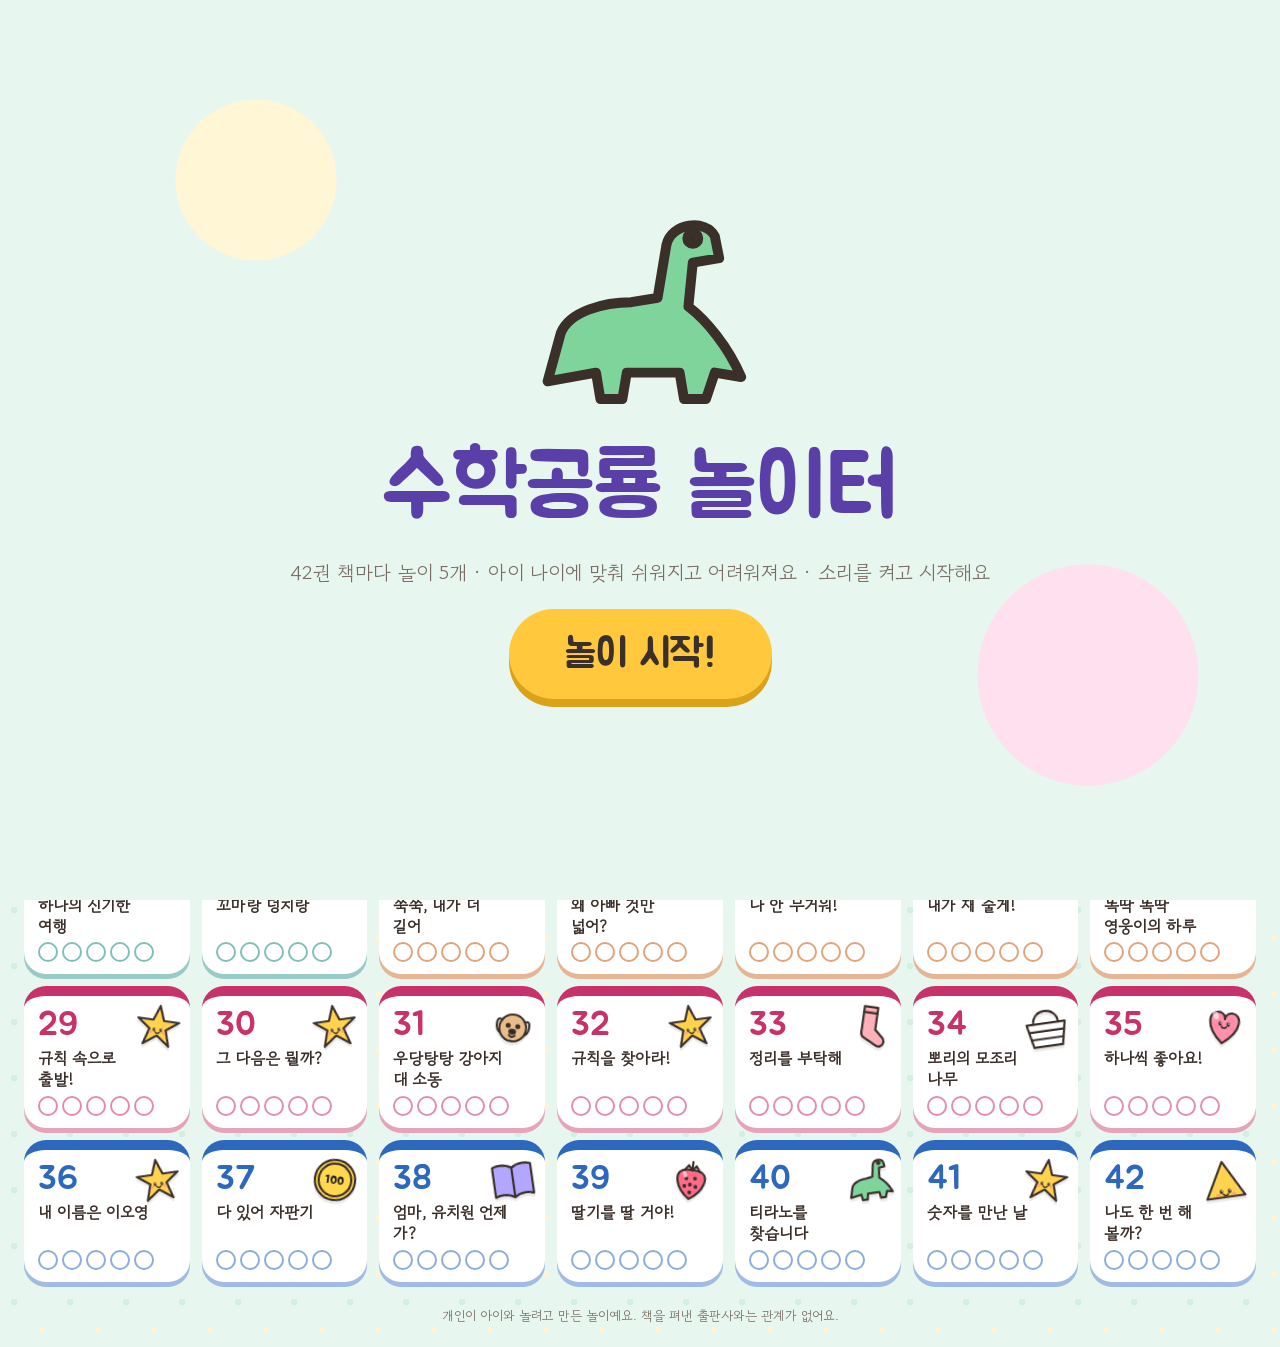
==== mathdino.html @ e2eeed1b "목소리: 장난용 음성 빼고 자연스러운 음성 우선, 높이 낮춤, 목소리 고르기 Co-Authored-By: Claude Opus 5.5 <noreply@anthropic.com>" ====
<!doctype html>
<html lang="ko">
<meta name="viewport" content="width=device-width,initial-scale=1,viewport-fit=cover">
<link rel="manifest" href="manifest.webmanifest">
<link rel="apple-touch-icon" href="icon-180.png">
<meta charset="utf-8">
<title>수학공룡 놀이터</title>
<meta name="claude:viewport-fit-sides" content="cover">
<meta name="apple-mobile-web-app-capable" content="yes">
<link rel="preconnect" href="https://fonts.googleapis.com">
<link href="https://fonts.googleapis.com/css2?family=Jua&family=Gowun+Dodum&display=swap" rel="stylesheet">
<style>
/* 놀이터: 민트 잔디 바탕 + 수학공룡 보라, 큰 둥근 글씨, 손가락 크기 버튼 */
:root{
  --bg:#e7f6ef; --bg2:#d3efe3; --ink:#3b2f2a; --soft:#7a6b62; --card:#ffffff;
  --accent:#5b3fa8; --sun:#ffc83d; --good:#2fa36b; --bad:#e05252;
  --disp:"Jua","Apple SD Gothic Neo","Malgun Gothic",sans-serif; --body:"Gowun Dodum","Apple SD Gothic Neo","Malgun Gothic",sans-serif;
  color-scheme:light;
}
[hidden]{display:none!important}
html,body{height:100%;overscroll-behavior:none}
body{background:var(--bg);background-image:radial-gradient(circle at 14px 14px,#d2efe2 3px,transparent 3.5px),radial-gradient(circle at 42px 42px,#fff3d6 3px,transparent 3.5px);background-size:56px 56px;color:var(--ink);font-family:var(--body);-webkit-user-select:none;user-select:none;-webkit-tap-highlight-color:transparent;-webkit-touch-callout:none}
button{font-family:var(--disp);color:var(--ink);cursor:pointer;border:0;-webkit-tap-highlight-color:transparent}
button:focus-visible{outline:4px solid var(--sun);outline-offset:3px}
.wrap{padding-left:max(16px,env(safe-area-inset-left,0px));padding-right:max(16px,env(safe-area-inset-right,0px));padding-block:14px}

/* 시작 */
#gate{position:fixed;inset:0;z-index:50;background:var(--bg);display:flex;flex-direction:column;align-items:center;justify-content:center;gap:22px;text-align:center;padding:24px}
#gate h1{font-family:var(--disp);font-weight:400;font-size:clamp(44px,9vw,88px);line-height:1.05;margin:0;color:var(--accent);text-wrap:balance}
#gate p{font-size:20px;margin:0;color:var(--soft)}
#gate .dino{width:min(220px,40vw);height:auto;animation:gbob 2.2s ease-in-out infinite}
@keyframes gbob{50%{transform:translateY(-12px) rotate(-3deg)}}
#gate{background:radial-gradient(circle at 20% 20%,#fff6d6 0 80px,transparent 81px),radial-gradient(circle at 85% 75%,#ffe0ef 0 110px,transparent 111px),var(--bg)}
#startBtn{font-size:40px;background:var(--sun);padding:20px 56px;border-radius:999px;box-shadow:0 8px 0 #d9a21a;transition:transform .1s}
#startBtn:active{transform:translateY(6px);box-shadow:0 2px 0 #d9a21a}

/* 홈 */
.top{display:flex;align-items:center;gap:14px;flex-wrap:wrap}
.top h1{font-family:var(--disp);font-weight:400;font-size:clamp(30px,5vw,44px);margin:0;color:var(--accent)}
.tally{font-family:var(--disp);font-size:20px;background:var(--card);border-radius:999px;padding:6px 16px}
.tally b{color:var(--accent);font-weight:400}
.ghostbtn{margin-left:auto;font-size:18px;background:var(--card);border-radius:999px;padding:8px 16px}
.hint{font-size:17px;color:var(--soft);margin:8px 0 14px}
#shelf{display:grid;grid-template-columns:repeat(auto-fill,minmax(150px,1fr));gap:12px}
.bk{position:relative;text-align:left;background:var(--card);border-radius:22px;padding:12px 14px 12px;display:flex;flex-direction:column;gap:6px;min-height:132px;box-shadow:0 5px 0 color-mix(in srgb,var(--c) 45%,#fff);border-top:10px solid var(--c);transition:transform .1s}
.bk:active{transform:translateY(4px);box-shadow:0 1px 0 color-mix(in srgb,var(--c) 45%,#fff)}
.bk .stk{position:absolute;right:8px;top:6px;width:48px;height:48px;transform:rotate(8deg);filter:drop-shadow(0 3px 0 rgba(0,0,0,.08))}
.bk:nth-child(2n) .stk{transform:rotate(-8deg)}
.bk .no{font-size:34px;line-height:1;color:var(--c)}
.bk .bt{font-family:var(--body);font-weight:700;font-size:16px;line-height:1.3;min-width:0;word-break:keep-all}
.bk .bt{padding-right:22px}
.bk .bc{font-size:13px;color:var(--c);font-family:var(--disp)}
.tohub{font-family:var(--disp);font-size:18px;color:var(--ink);text-decoration:none;background:var(--card);border-radius:999px;padding:8px 14px}
.langtabs{margin-top:12px}.langtabs button{font-size:24px;padding:10px 22px;background:var(--card)}.langtabs button.on{background:var(--accent)}
.bk .pips{display:flex;gap:4px;margin-top:auto}
.bk .pips i{width:16px;height:16px;border-radius:50%;border:2.5px solid color-mix(in srgb,var(--c) 55%,#fff)}
.bk .pips i.on{background:var(--c);border-color:var(--c)}
.bk .crown{position:absolute;right:10px;bottom:10px;font-size:15px;background:var(--sun);border-radius:999px;padding:2px 10px}

/* 책 */
#book .head{display:flex;align-items:center;gap:14px;flex-wrap:wrap;margin-bottom:16px}
.back{font-size:20px;background:var(--card);border-radius:999px;padding:10px 18px}
#bno{font-family:var(--disp);font-size:22px;color:#fff;background:var(--c);border-radius:999px;padding:4px 16px}
#btitle{font-family:var(--disp);font-weight:400;font-size:clamp(28px,5vw,42px);margin:0;flex-basis:100%;text-wrap:balance}
#levels{display:grid;grid-template-columns:repeat(auto-fill,minmax(260px,1fr));gap:14px}
.lv{display:grid;grid-template-columns:auto 1fr;grid-template-rows:auto auto;column-gap:14px;align-items:center;text-align:left;background:var(--card);border-radius:26px;padding:18px 20px;box-shadow:0 6px 0 color-mix(in srgb,var(--c) 40%,#fff)}
.lv:active{transform:translateY(4px);box-shadow:0 2px 0 color-mix(in srgb,var(--c) 40%,#fff)}
.lv .ln{grid-row:span 2;width:58px;height:58px;border-radius:50%;background:var(--c);color:#fff;font-size:32px;display:grid;place-items:center}
.lv .lt{font-size:26px;line-height:1.2}
.lv .ls{font-family:var(--body);font-size:16px;color:var(--soft)}
.lv.clear .ls{color:var(--good);font-weight:700}

/* 놀이 */
#play{height:100%;display:flex;flex-direction:column;gap:8px;padding-left:max(12px,env(safe-area-inset-left,0px));padding-right:max(12px,env(safe-area-inset-right,0px));padding-block:10px;box-sizing:border-box;touch-action:none}
body[data-view="play"]{overflow:hidden}
.pbar{display:flex;align-items:center;gap:10px;flex-wrap:wrap}
#ltitle{font-family:var(--disp);font-size:22px;color:var(--c);min-width:0}
#dots{display:flex;gap:6px;margin-left:auto}
#dots i{width:20px;height:20px;border-radius:50%;border:3px solid var(--c);background:#fff}
#dots i.on{background:var(--c)}
#again{font-size:18px;background:var(--sun);border-radius:999px;padding:8px 16px}
.prompt{font-family:var(--disp);font-size:clamp(24px,3.6vw,38px);line-height:1.25;background:var(--card);border-radius:22px;padding:10px 18px;text-wrap:balance;min-height:1.25em}
#stagewrap{flex:1;min-height:0;position:relative;background:var(--card);border-radius:28px;overflow:hidden}
#stage{width:100%;height:100%;display:block;touch-action:none}
#pad{position:absolute;inset:0;width:100%;height:100%;touch-action:none;background:#fff}
.hide{display:none!important}
#padtools{position:absolute;left:12px;right:12px;bottom:12px;display:flex;gap:10px;align-items:center;flex-wrap:wrap}
.sw{width:46px;height:46px;border-radius:50%;background:var(--sw);box-shadow:inset 0 0 0 4px #fff,0 0 0 2px #cfc6be}
.sw.on{box-shadow:inset 0 0 0 4px #fff,0 0 0 5px var(--ink)}
#padClear{font-size:20px;background:#f1ece7;border-radius:999px;padding:10px 18px;margin-left:auto}
#padDone{font-size:24px;background:var(--sun);border-radius:999px;padding:10px 24px}
.shake{animation:shake .45s}
@keyframes shake{20%{transform:translateX(-14px)}40%{transform:translateX(12px)}60%{transform:translateX(-8px)}80%{transform:translateX(5px)}}

/* svg 안 */
#stage .t{font-family:var(--disp)}
.choice{fill:#fff;stroke:var(--accent);stroke-width:6;filter:drop-shadow(0 6px 0 rgba(91,63,168,.18))}
g.good .choice{fill:#d8f5e5;stroke:var(--good)} g.bad .choice{fill:#ffe1e1;stroke:var(--bad)}
.panel{fill:#f7f4ff;stroke:#d9cff5;stroke-width:4}
.goodp{fill:#d8f5e5;stroke:var(--good)}
.slot{fill:#f7f4ff;stroke:#d9cff5;stroke-width:3;stroke-dasharray:10 8}
g.gray use{filter:grayscale(1);opacity:.35}
.cell{fill:#fff;stroke:#b9a3e8;stroke-width:4}
.mark .cell{fill:#ffe9a6}
.token{fill:var(--accent);transition:opacity .15s}.token.off{fill:#efeaf9}
.dice{fill:#fff;stroke:var(--accent);stroke-width:8}
.bub{fill:#fff;stroke:var(--accent);stroke-width:5}
g.on .bub{fill:#ffe08a}
.link{stroke:var(--accent);stroke-width:8;stroke-linecap:round}
.dotline{fill:none;stroke:var(--accent);stroke-width:8;stroke-linejoin:round;stroke-linecap:round}
.dotline.fillin{fill:#ffe08a;fill-opacity:.7;transition:fill-opacity .4s}
.car{fill:#ffe08a;stroke:var(--ink);stroke-width:5}.wheel{fill:#7a6b62}.podium{fill:var(--accent)}
.qbox{fill:#fff;stroke:var(--accent);stroke-width:5;stroke-dasharray:12 8}
.found use,.found .arrow{filter:drop-shadow(0 0 10px #ffc83d)} .found{opacity:.95}
g.found{transform-box:fill-box}
.flyaway{transition:transform .7s ease-in,opacity .7s;opacity:0}
.pop{animation:pop .5s}
@keyframes pop{50%{transform:scale(1.08)}}
.lift{filter:drop-shadow(0 10px 8px rgba(0,0,0,.25))}
.tray{fill:#fff8e1;stroke:#e8c45a;stroke-width:5;stroke-dasharray:14 10}
.plate{fill:#fff;stroke:#c9bdb3;stroke-width:6}
.mcell{fill:#fff}.wall{stroke:var(--ink);stroke-width:9;stroke-linecap:round}.trail{fill:#ffe08a}
.blob{fill:#f3fbf7;stroke:var(--ink);stroke-width:7}
.ghost{fill:#f7f4ff;stroke:#a594d6;stroke-width:4;stroke-dasharray:12 9}
.piece{stroke:var(--ink);stroke-width:4}
.basket{fill:#fff3e0;stroke:#c98b4f;stroke-width:6;stroke-linejoin:round}
.table{fill:#c98b4f}
.arrow{fill:#9fd3ff;stroke:var(--ink);stroke-width:5;stroke-linejoin:round}
.found .arrow{fill:#ffcf5a}
.ruler{stroke:var(--ink);stroke-width:7;stroke-linecap:round}
.clock{fill:#fff;stroke:var(--ink);stroke-width:7}.hand{stroke:var(--bad);stroke-width:12;stroke-linecap:round}.hand.long{stroke:var(--ink);stroke-width:7}
.blk{fill:#b9a3e8;stroke:var(--accent);stroke-width:3}
.card{fill:#fff;stroke:#d9cff5;stroke-width:4;filter:drop-shadow(0 5px 0 rgba(91,63,168,.12))}
.sel .card{stroke:var(--sun);stroke-width:8}.found .card{fill:#e8f8ef;stroke:var(--good)}

.foot{font-size:13px;color:var(--soft);margin:24px 0 8px;text-align:center}
/* 아이 */
.kidchip{display:flex;align-items:baseline;gap:8px;background:var(--card);border-radius:999px;padding:8px 16px;font-size:20px;box-shadow:0 4px 0 #cfe7dc}
.kidchip b{font-weight:400;color:var(--accent)} .kidchip span{font-family:var(--body);font-size:15px;color:var(--soft)} .kidchip i{font-style:normal;font-size:14px;background:var(--bg2);border-radius:999px;padding:2px 10px}
.head{display:flex;align-items:center;gap:14px;flex-wrap:wrap;margin-bottom:16px}
.ktitle{font-family:var(--disp);font-weight:400;font-size:clamp(28px,5vw,42px);margin:0;color:var(--accent)}
#kidlist{display:grid;grid-template-columns:repeat(auto-fill,minmax(280px,1fr));gap:14px;margin-bottom:22px}
.kid{background:var(--card);border-radius:26px;padding:16px;display:flex;flex-direction:column;gap:10px;box-shadow:0 6px 0 #cfe7dc;border:4px solid transparent}
.kid.on{border-color:var(--accent)}
.kpick{display:flex;flex-direction:column;align-items:flex-start;gap:4px;background:none;text-align:left;padding:0}
.kpick b{font-weight:400;font-size:32px;color:var(--accent)} .kpick span{font-size:20px} .kpick small{font-family:var(--body);font-size:15px;color:var(--soft)}
.adj{display:flex;gap:6px;flex-wrap:wrap}
.adj button{font-size:16px;background:var(--bg);border-radius:999px;padding:8px 12px}
.adj button.on{background:var(--accent);color:#fff}
.kdel{align-self:flex-end;font-family:var(--body);font-size:14px;color:var(--soft);background:none;text-decoration:underline}
.kadd{background:var(--card);border-radius:26px;padding:20px;display:flex;flex-direction:column;gap:14px;max-width:560px}
.kadd h3{font-family:var(--disp);font-weight:400;font-size:28px;margin:0}
.kadd label{display:flex;flex-direction:column;gap:6px;font-size:17px;color:var(--soft)}
.kadd input,.kadd select{font-family:var(--disp);font-size:24px;color:var(--ink);border:3px solid #d9cff5;border-radius:16px;padding:10px 14px;background:#fff;min-width:0}
.ym{display:grid;grid-template-columns:1fr 1fr;gap:12px}
.kprev{font-family:var(--disp);font-size:20px;color:var(--accent);margin:0}
.note{font-size:14px;color:var(--soft);margin:0;word-break:keep-all}
.kadd .pill{align-self:flex-start}
/* 책 찍기 */
.scanbtn{display:flex;align-items:center;gap:16px;width:100%;text-align:left;background:var(--accent);color:#fff;border-radius:28px;padding:16px 22px;margin:14px 0 4px;box-shadow:0 6px 0 #3f2a7a}
.scanbtn:active{transform:translateY(4px);box-shadow:0 2px 0 #3f2a7a}
.scanbtn svg{width:56px;height:56px;flex:none}
.scanbtn span{display:flex;flex-direction:column;gap:2px;min-width:0} .scanbtn b{font-weight:400;font-size:30px} .scanbtn small{font-family:var(--body);font-size:16px;opacity:.9}
#scan{height:100%;display:flex;flex-direction:column;gap:10px;padding-left:max(12px,env(safe-area-inset-left,0px));padding-right:max(12px,env(safe-area-inset-right,0px));padding-block:10px;box-sizing:border-box}
body[data-view="scan"]{overflow:hidden}
.stitle{font-family:var(--disp);font-size:24px;color:var(--accent)}
#scanFlip{margin-left:auto}
.camwrap{flex:1;min-height:0;position:relative;border-radius:28px;overflow:hidden;background:#2b2330}
#cam{width:100%;height:100%;object-fit:cover;display:block}
#cam.mirror{transform:scaleX(-1)}
.guide{position:absolute;left:50%;top:50%;height:78%;aspect-ratio:5/6;transform:translate(-50%,-50%);border-radius:18px;box-shadow:0 0 0 9999px rgba(30,20,40,.45);outline:4px dashed rgba(255,255,255,.85);outline-offset:-4px;max-width:92%}
.guide i{position:absolute;width:40px;height:40px;border:8px solid var(--sun)}
.guide i:nth-child(1){left:-6px;top:-6px;border-right:0;border-bottom:0;border-radius:16px 0 0 0}
.guide i:nth-child(2){right:-6px;top:-6px;border-left:0;border-bottom:0;border-radius:0 16px 0 0}
.guide i:nth-child(3){left:-6px;bottom:-6px;border-right:0;border-top:0;border-radius:0 0 0 16px}
.guide i:nth-child(4){right:-6px;bottom:-6px;border-left:0;border-top:0;border-radius:0 0 16px 0}
#scan .row label{cursor:pointer;font-family:var(--disp)}
/* 힌트: 반짝반짝 */
.glow{animation:glow 1s ease-in-out infinite}
@keyframes glow{0%,100%{filter:drop-shadow(0 0 0 rgba(255,200,61,0))}50%{filter:drop-shadow(0 0 10px #ffb800) drop-shadow(0 0 4px #ffb800)}}

/* 캐릭터 */
[data-buddy]{display:inline-block;line-height:0}
.av{width:100%;height:100%;overflow:visible}
.av .fx>g{opacity:0;transition:opacity .2s}
.av .jumper,.av .head,.av .armL,.av .armR,.av .whole,.av .tail{transform-box:view-box;transition:transform .25s cubic-bezier(.3,1.5,.5,1)}
.av .jumper{transform-origin:100px 230px;animation:breathe 2.6s ease-in-out infinite}
.av .head{transform-origin:100px 130px}
.av .armL{transform-origin:62px 150px}.av .armR{transform-origin:138px 150px}
.av.talk .head{animation:bob .32s ease-in-out infinite alternate}
.av.talk .jumper{animation:bob2 .32s ease-in-out infinite alternate}
.av.pose-cheer .jumper,.av.pose-crown .jumper{animation:jump .55s ease-in-out 3}
.av.pose-cheer .armL{transform:rotate(115deg)}
.av.pose-cheer .armR{transform:rotate(-115deg)}
.av.pose-crown .armR{transform:rotate(-150deg)}.av.pose-crown .armL{transform:rotate(-25deg)}
.av.pose-crown .head{transform:rotate(-6deg)}
.av.pose-cheer .sparkle,.av.pose-crown .sparkle,.av.pose-crown .crown{opacity:1}
.av.pose-crown .sparkle{animation:twinkle .6s ease-in-out infinite alternate}
.av.pose-dizzy .jumper{animation:wobble .5s ease-in-out 3}
.av.pose-dizzy .sweat,.av.pose-dizzy .dizzy{opacity:1}
.av.pose-dizzy .armL{transform:rotate(60deg)}.av.pose-dizzy .armR{transform:rotate(-60deg)}
.av.pose-sad .head{transform:rotate(-12deg) translateY(4px)}
.av.pose-sad .jumper{animation:none;transform:scaleY(.95)}
.av.pose-sad .tears{opacity:1}
.av.pose-sad .armL{transform:rotate(-15deg)}.av.pose-sad .armR{transform:rotate(15deg)}
.av.pose-think .armR{transform:rotate(-140deg)}.av.pose-think .head{transform:rotate(8deg)}
@keyframes breathe{50%{transform:scale(1.02,.98)}}
@keyframes bob{to{transform:rotate(-4deg) translateY(-3px)}}
@keyframes bob2{to{transform:translateY(-4px) scale(1.02,.98)}}
@keyframes jump{0%,100%{transform:translateY(0) scale(1)}30%{transform:translateY(-34px) scale(.96,1.05)}60%{transform:translateY(0) scale(1.06,.92)}}
@keyframes wobble{25%{transform:rotate(-9deg)}75%{transform:rotate(9deg)}}
@keyframes twinkle{to{opacity:.4}}
.prompt{display:flex;align-items:center;gap:12px}
.pbud{width:64px;height:76px;flex:none;margin:-6px 0}
.prompt>span:last-child{flex:1;min-width:0;position:relative}
#track{position:relative;display:flex;align-items:flex-end;margin-left:auto;padding-top:4px}
#track #dots{margin-left:0}
.tbud{position:absolute;width:34px;height:40px;bottom:16px;left:calc(var(--p,0) * (100% - 20px) - 7px);transition:left .6s}
.greetrow{display:flex;align-items:flex-end;gap:10px;margin-top:10px}
.gbud{width:110px;height:132px;flex:none}
.gsay{position:relative;background:var(--card);border-radius:24px;padding:14px 18px;font-family:var(--disp);font-size:clamp(20px,3vw,28px);margin:0 0 24px;flex:1;min-width:0;text-wrap:balance}
.gsay::before{content:"";position:absolute;left:-14px;bottom:18px;border:10px solid transparent;border-right:16px solid var(--card);border-left:0}
.bigbtns{display:grid;grid-template-columns:repeat(auto-fit,minmax(280px,1fr));gap:12px}
.bigbtns .scanbtn{margin:6px 0 4px}
.diagbtn{background:#2fa36b;box-shadow:0 6px 0 #1f7a4e}
.diagbtn:active{box-shadow:0 2px 0 #1f7a4e}
.dbud{width:180px;height:216px}
.kid{position:relative}
.kav{position:absolute;right:12px;top:10px;width:70px;height:84px}
.kpick{padding-right:84px}
.krow{display:flex;align-items:center;gap:8px;flex-wrap:wrap}
.kav-btn{font-size:16px;background:var(--sun);border-radius:999px;padding:8px 14px}
.kdiag{font-size:13px;color:var(--soft)}
.krow .kdel{margin-left:auto}
.aved{display:grid;grid-template-columns:minmax(220px,320px) 1fr;gap:20px;align-items:start}
@media (max-width:760px){.aved{grid-template-columns:1fr}}
.avside{background:var(--card);border-radius:26px;padding:16px;display:flex;flex-direction:column;align-items:center;gap:10px;position:sticky;top:10px}
.avbig{width:220px;height:264px}
.avform{background:var(--card);border-radius:26px;padding:18px;display:flex;flex-direction:column;gap:14px;min-width:0}
.seg{display:flex;gap:6px;flex-wrap:wrap}.seg button{font-size:20px;background:var(--bg);border-radius:999px;padding:10px 18px}.seg button.on{background:var(--accent);color:#fff}
.seg.small button{font-size:15px;padding:6px 12px}
.filebtn{align-self:flex-start;cursor:pointer;font-family:var(--disp)}
.crop{display:flex;flex-direction:column;gap:6px;align-items:flex-start}
#cropCv{width:min(320px,100%);height:auto;border-radius:20px;touch-action:none;background:#f1ece7}
#cropHelp{margin:0;font-size:15px;color:var(--soft)}
.rng{display:flex;flex-direction:column;gap:6px;font-size:16px;color:var(--soft)}
.rng input[type=range]{width:min(320px,100%);accent-color:var(--accent);height:32px}
.rng select{font-family:var(--disp);font-size:20px;border:3px solid #d9cff5;border-radius:14px;padding:6px 10px;background:#fff;color:var(--ink)}
.suits{display:flex;gap:10px;flex-wrap:wrap}.suit{width:44px;height:44px;border-radius:50%;box-shadow:inset 0 0 0 4px #fff,0 0 0 2px #cfc6be}.suit.on{box-shadow:inset 0 0 0 4px #fff,0 0 0 5px var(--ink)}
.vpick{margin-bottom:16px}.vpick select{font-family:var(--disp);font-size:20px;border:3px solid #d9cff5;border-radius:14px;padding:8px 12px;background:#fff;color:var(--ink);max-width:100%}
.vrow{display:flex;gap:10px;align-items:flex-end;flex-wrap:wrap}.vrow .ghostbtn{margin-left:0;background:var(--bg)}
.row.left{justify-content:flex-start;align-items:center}
.dres{display:flex;gap:20px;align-items:flex-start;flex-wrap:wrap;justify-content:center;padding-top:10px}
.dbox{background:var(--card);border-radius:28px;padding:22px;max-width:620px;flex:1;min-width:280px;display:flex;flex-direction:column;gap:10px}
.dk{margin:0;font-size:17px;color:var(--soft)}
.drec{font-family:var(--disp);font-weight:400;font-size:clamp(36px,6vw,56px);color:var(--accent);margin:0}
.ddesc{margin:0;font-size:18px}
.dlist{list-style:none;margin:6px 0;padding:0;display:flex;flex-direction:column;gap:6px}
.dlist li{display:flex;gap:10px;align-items:center;font-size:18px}
.dlist b{font-family:var(--disp);font-weight:400;font-size:15px;border-radius:999px;padding:2px 10px;flex:none}
.dlist .ok b{background:#d8f5e5;color:#1f7a4e}.dlist .next b{background:#eee8f8;color:#5b3fa8}.dlist .try b{background:#fff1c2;color:#8a6500}
#done .dbud{margin-bottom:-10px}
@media (prefers-reduced-motion:reduce){.av *{animation:none!important}}

.bobble{animation:bobl 2.6s ease-in-out infinite;transform-box:view-box}
@keyframes bobl{50%{transform:translateY(-14px)}}
/* 칭찬 */
#fx{position:fixed;inset:0;pointer-events:none;z-index:40;overflow:hidden}
.cf{position:absolute;top:-20px;width:14px;height:20px;border-radius:3px;animation:fall 1.9s ease-in forwards}
@keyframes fall{to{transform:translate(var(--dx),110vh) rotate(var(--r))}}
.bubble{position:fixed;left:50%;top:40%;transform:translate(-50%,-50%) scale(.4);opacity:0;z-index:45;pointer-events:none;font-family:var(--disp);font-size:clamp(40px,8vw,84px);padding:18px 40px;border-radius:40px;background:#fff;box-shadow:0 14px 0 rgba(0,0,0,.08);white-space:nowrap;transition:transform .25s cubic-bezier(.3,1.6,.5,1),opacity .2s}
.bubble.show{opacity:1;transform:translate(-50%,-50%) scale(1)}
.bubble.yay{color:var(--good);border:8px solid #bfeccf}
.bubble.oops{color:var(--bad);border:8px solid #ffd0d0}

/* 완료 */
#done{min-height:100%;display:flex;flex-direction:column;align-items:center;justify-content:center;gap:20px;text-align:center}
#done .big{font-family:var(--disp);font-size:clamp(46px,9vw,96px);color:var(--c);line-height:1.1}
#dmsg{font-family:var(--disp);font-size:clamp(24px,4vw,36px);margin:0}
.row{display:flex;gap:12px;flex-wrap:wrap;justify-content:center}
.pill{font-size:26px;border-radius:999px;padding:14px 28px;background:var(--card);box-shadow:0 5px 0 #cfe7dc}
.pill.main{background:var(--sun);box-shadow:0 5px 0 #d9a21a}
@media (prefers-reduced-motion:reduce){.glow{animation:none;filter:drop-shadow(0 0 8px #ffb800)}.cf{display:none}.shake{animation:none}.bubble{transition:none}}
</style>

<div id="gate">
  <svg class="dino" viewBox="0 0 100 100" aria-hidden="true"><use href="#g-dino"/></svg>
  <h1>수학공룡 놀이터</h1>
  <p>42권 책마다 놀이 5개 · 아이 나이에 맞춰 쉬워지고 어려워져요 · 소리를 켜고 시작해요</p>
  <button id="startBtn" type="button">놀이 시작!</button>
</div>

<section id="home" class="wrap">
  <div class="top"><a class="tohub" href="./" aria-label="놀이터 처음으로">← 놀이터</a><h1>수학공룡 놀이터</h1><button id="kidchip" class="kidchip" type="button"></button><span class="tally">성공한 놀이 <b id="total">0</b> / <span id="totmax">0</span></span><button id="mute" class="ghostbtn" type="button" aria-pressed="false">소리 끄기</button></div>
  <div id="langtabs" class="seg langtabs" hidden></div>
  <div class="greetrow"><div class="gbud" data-buddy></div><p id="greet" class="gsay"></p></div>
  <div class="bigbtns">
  <button id="scanBtn" class="scanbtn" type="button"><svg viewBox="0 0 48 48" aria-hidden="true"><rect x="4" y="12" width="40" height="28" rx="7" fill="none" stroke="currentColor" stroke-width="4"/><path d="M16 12l4-6h8l4 6" fill="none" stroke="currentColor" stroke-width="4" stroke-linejoin="round"/><circle cx="24" cy="26" r="8" fill="none" stroke="currentColor" stroke-width="4"/></svg><span><b>책 보여 주기</b><small>읽은 책을 카메라에 보여 주면 그 책 놀이가 열려요</small></span></button>
  <button id="diagBtn" class="scanbtn diagbtn" type="button"><svg viewBox="0 0 48 48" aria-hidden="true"><path d="M10 42V6M10 42h30" fill="none" stroke="currentColor" stroke-width="4" stroke-linecap="round"/><path d="M16 34h6M16 26h10M16 18h14M16 10h18" stroke="currentColor" stroke-width="4" stroke-linecap="round"/></svg><span><b>수학 키 재기</b><small>몇 문제 풀면 알맞은 단계를 알려 줘요</small></span></button>
  </div>
  <p class="hint">또는 아래에서 오늘 읽은 책을 골라요. 놀이 5개를 다 하면 책 한 권 완주!</p>
  <div id="shelf"></div>
  <p class="foot">개인이 아이와 놀려고 만든 놀이예요. 책을 펴낸 출판사와는 관계가 없어요.</p>
</section>

<section id="kids" class="wrap" hidden>
  <div class="head"><button id="kidsBack" class="back" type="button">← 책 목록</button><h2 id="kidsTitle" class="ktitle">누가 놀까?</h2></div>
  <div id="kidlist"></div>
  <div class="kadd vpick"><h3>목소리 고르기</h3><p class="note">이 기기에 있는 한국어 음성 중에서 골라요. 마음에 드는 목소리가 없으면 아이패드 설정 → 손쉬운 사용 → 읽기 및 말하기 → 음성 → 한국어에서 "유나(향상됨)"를 내려받으면 더 자연스러워요.</p>
    <div class="vrow"><select id="vSel"></select><button id="vHear" type="button" class="ghostbtn">들어 보기</button></div></div>
  <form id="kadd" class="kadd">
    <h3>아이 추가</h3>
    <label>이름이나 별명<input id="kn" maxlength="12" placeholder="예: 첫째, 콩이" autocomplete="off"></label>
    <div class="ym"><label>태어난 해<select id="ky"></select></label><label>태어난 달<select id="km"></select></label></div>
    <p id="kprev" class="kprev"></p>
    <button type="submit" class="pill main">추가하기</button>
    <p class="note">이름과 생일은 이 기기 안에만 저장돼요. 어디로도 보내지 않아요.</p>
  </form>
</section>

<section id="scan" hidden>
  <div class="pbar"><button id="scanBack" class="back" type="button">← 책 목록</button><span class="stitle">책 보여 주기</span><button id="scanFlip" class="ghostbtn" type="button">카메라 바꾸기</button></div>
  <div class="camwrap"><video id="cam" playsinline muted autoplay></video><div id="guide" class="guide"><i></i><i></i><i></i><i></i></div></div>
  <div class="prompt"><span class="pbud" data-buddy></span><span id="scanmsg"></span></div>
  <div class="row"><label class="pill"><input id="scanFile" type="file" accept="image/*" capture="environment" hidden>사진 찍기</label></div>
</section>

<section id="avedit" class="wrap" hidden>
  <div class="head"><button id="avBack" class="back" type="button">← 돌아가기</button><h2 class="ktitle"><span id="avWho"></span> 캐릭터 만들기</h2></div>
  <div class="aved">
    <div class="avside">
      <div id="avPrev" class="avbig"></div>
      <div id="avPoses" class="seg small"><button type="button" data-pose="idle">기본</button><button type="button" data-pose="cheer">성공</button><button type="button" data-pose="dizzy">띠용</button><button type="button" data-pose="sad">속상</button><button type="button" data-pose="crown">완주</button></div>
    </div>
    <div class="avform">
      <div id="avMode" class="seg"><button type="button" data-mode="photo">얼굴 사진</button><button type="button" data-mode="draw">그린 그림</button></div>
      <label class="pill filebtn"><input id="avFile" type="file" accept="image/*" hidden><span id="avFileLbl">사진 고르기</span></label>
      <div class="crop"><canvas id="cropCv" width="320" height="320"></canvas><p id="cropHelp"></p></div>
      <label id="zoomRow" class="rng">크게 작게<input id="avZoom" type="range" min="0.8" max="4" step="0.01" value="1.4"></label>
      <label id="toonRow" class="rng">만화 느낌<input id="avToon" type="range" min="0" max="3" step="1" value="2"></label>
      <label id="paperRow" class="rng" hidden>종이 지우기<input id="avPaper" type="range" min="0" max="90" value="35"></label>
      <div id="avSuitsRow" class="rng">공룡 옷 색<div id="avSuits" class="suits"></div></div>
      <div class="vrow"><label class="rng">목소리<select id="avVoice"></select></label><button id="avHear" type="button" class="ghostbtn">들어 보기</button></div>
      <div class="row left"><button id="avSave" type="button" class="pill main">저장하기</button><button id="avDel" type="button" class="kdel">캐릭터 지우기</button></div>
      <p class="note">사진은 이 아이패드 안에서만 캐릭터로 바뀌고 저장돼요. 인터넷으로 보내지 않아요.</p>
    </div>
  </div>
</section>

<section id="diagres" class="wrap" hidden>
  <div class="dres">
    <div class="dbud" data-buddy></div>
    <div class="dbox">
      <p class="dk">수학 키 재기 결과</p>
      <h2 id="drec" class="drec"></h2>
      <p id="ddesc" class="ddesc"></p>
      <ul id="dlist" class="dlist"></ul>
      <p id="dnow" class="note"></p>
      <div class="row left"><button id="dapply" type="button" class="pill main">이 단계로 놀기</button><button id="dhome2" type="button" class="pill">책 목록으로</button></div>
      <p class="note">키즈 원리셈 진단평가지가 보는 능력 순서를 참고해 새로 만든 문제예요. 아이 컨디션에 따라 달라질 수 있으니 참고만 해 주세요.</p>
    </div>
  </div>
</section>

<section id="book" class="wrap" hidden>
  <div class="head"><button id="toHome" class="back" type="button">← 책 목록</button><span id="bno"></span><h2 id="btitle"></h2></div>
  <div id="levels"></div>
</section>

<section id="play" hidden>
  <div class="pbar"><button id="backBook" class="back" type="button">← 놀이 목록</button><span id="ltitle"></span><span id="track"><span id="dots"></span></span><button id="again" type="button">다시 듣기</button></div>
  <div class="prompt"><span class="pbud" data-buddy></span><span id="ptext"></span></div>
  <div id="stagewrap">
    <svg id="stage" viewBox="0 0 1000 620" preserveAspectRatio="xMidYMid meet"></svg>
    <canvas id="pad" class="hide"></canvas>
    <div id="padtools" class="hide">
      <button class="sw on" type="button" data-c="#5b3fa8" style="--sw:#5b3fa8" aria-label="보라"></button>
      <button class="sw" type="button" data-c="#e05252" style="--sw:#e05252" aria-label="빨강"></button>
      <button class="sw" type="button" data-c="#ffb020" style="--sw:#ffb020" aria-label="노랑"></button>
      <button class="sw" type="button" data-c="#2fa36b" style="--sw:#2fa36b" aria-label="초록"></button>
      <button class="sw" type="button" data-c="#2d7fd8" style="--sw:#2d7fd8" aria-label="파랑"></button>
      <button class="sw" type="button" data-c="#3b2f2a" style="--sw:#3b2f2a" aria-label="검정"></button>
      <button id="padClear" type="button">다시 쓰기</button><button id="padDone" type="button">다 했어요</button>
    </div>
  </div>
</section>

<section id="done" class="wrap" hidden>
  <div class="dbud" data-buddy></div><div class="big">참 잘했어요!</div>
  <p id="dmsg"></p>
  <div class="row"><button id="dnext" class="pill main" type="button">다음 놀이</button><button id="dbook" class="pill" type="button">놀이 목록</button><button id="dhome" class="pill" type="button">책 목록</button></div>
</section>

<div id="fx" aria-hidden="true"></div>
<div id="bubble" class="bubble" aria-live="polite"></div>
<svg width="0" height="0" style="position:absolute" aria-hidden="true"><defs><symbol id="g-apple" viewBox="0 0 100 100"><g fill="none" stroke="#3b2f2a" stroke-width="4.5" stroke-linejoin="round" stroke-linecap="round"><path fill="#ff7a6b" d="M50 30C30 15 8 30 14 56C20 86 40 93 50 85C60 93 80 86 86 56C92 30 70 15 50 30Z"/><path d="M50 30L52 14"/><path fill="#ff7a6b" d="M53 21C62 9 74 13 71 18C66 25 58 25 53 21Z"/><ellipse cx="34" cy="42" rx="7" ry="10" fill="#fff" opacity=".6" stroke="none" transform="rotate(-25 34 42)"/><g class="kf" stroke="none"><ellipse cx="40.9" cy="62.0" rx="3.9" ry="5.0" fill="#3b2f2a"/><ellipse cx="59.1" cy="62.0" rx="3.9" ry="5.0" fill="#3b2f2a"/><circle cx="42.3" cy="60.2" r="1.5" fill="#fff"/><circle cx="60.5" cy="60.2" r="1.5" fill="#fff"/><ellipse cx="32.5" cy="69.0" rx="5.6" ry="3.5" fill="#ff7f9e" opacity=".55"/><ellipse cx="67.5" cy="69.0" rx="5.6" ry="3.5" fill="#ff7f9e" opacity=".55"/><path d="M44.4 68.3 Q50.0 74.6 55.6 68.3" fill="none" stroke="#3b2f2a" stroke-width="3.6" stroke-linecap="round"/></g></g></symbol><symbol id="g-star" viewBox="0 0 100 100"><g fill="none" stroke="#3b2f2a" stroke-width="4.5" stroke-linejoin="round" stroke-linecap="round"><polygon fill="#ffd34d" points="50,8 61,38 93,38 67,57 77,90 50,70 23,90 33,57 7,38 39,38"/><g class="kf" stroke="none"><ellipse cx="42.9" cy="58.0" rx="3.1" ry="4.0" fill="#3b2f2a"/><ellipse cx="57.1" cy="58.0" rx="3.1" ry="4.0" fill="#3b2f2a"/><circle cx="44.0" cy="56.6" r="1.2" fill="#fff"/><circle cx="58.2" cy="56.6" r="1.2" fill="#fff"/><ellipse cx="36.2" cy="63.5" rx="4.4" ry="2.8" fill="#ff7f9e" opacity=".55"/><ellipse cx="63.8" cy="63.5" rx="4.4" ry="2.8" fill="#ff7f9e" opacity=".55"/><path d="M45.6 63.0 Q50.0 67.9 54.4 63.0" fill="none" stroke="#3b2f2a" stroke-width="2.9" stroke-linecap="round"/></g></g></symbol><symbol id="g-fish" viewBox="0 0 100 100"><g fill="none" stroke="#3b2f2a" stroke-width="4.5" stroke-linejoin="round" stroke-linecap="round"><path fill="#7cc4f5" d="M12 50C28 24 64 24 78 50C64 76 28 76 12 50Z"/><path fill="#7cc4f5" d="M78 50L95 33L95 67Z"/><circle cx="30" cy="45" r="3" fill="#222"/><path d="M50 36Q56 50 50 64"/></g></symbol><symbol id="g-carrot" viewBox="0 0 100 100"><g fill="none" stroke="#3b2f2a" stroke-width="4.5" stroke-linejoin="round" stroke-linecap="round"><path fill="#ffa24d" d="M30 30Q40 20 50 30L82 88Q80 93 75 90Z"/><path d="M33 28L18 10M40 25L38 6M46 27L58 9"/><path d="M48 45L56 43M58 60L65 58M66 74L72 72"/></g></symbol><symbol id="g-ball" viewBox="0 0 100 100"><g fill="none" stroke="#3b2f2a" stroke-width="4.5" stroke-linejoin="round" stroke-linecap="round"><circle fill="#8f96ff" cx="50" cy="50" r="36"/><path d="M14 50Q50 30 86 50"/><path d="M50 14Q34 50 50 86"/><ellipse cx="34" cy="30" rx="6" ry="9" fill="#fff" opacity=".6" stroke="none" transform="rotate(-25 34 30)"/></g></symbol><symbol id="g-ghost" viewBox="0 0 100 100"><g fill="none" stroke="#3b2f2a" stroke-width="4.5" stroke-linejoin="round" stroke-linecap="round"><path fill="#ffffff" d="M24 86L24 44C24 14 76 14 76 44L76 86L67 78L58 86L50 78L42 86L33 78Z"/><circle cx="40" cy="44" r="4" fill="#222"/><circle cx="60" cy="44" r="4" fill="#222"/><path d="M44 58Q50 64 56 58"/></g></symbol><symbol id="g-bean" viewBox="0 0 100 100"><g fill="none" stroke="#3b2f2a" stroke-width="4.5" stroke-linejoin="round" stroke-linecap="round"><path fill="#9ad98a" d="M22 40C24 20 50 14 64 24C70 28 74 26 80 28C92 34 90 62 78 74C64 88 34 86 24 70C18 60 20 50 22 40Z"/><path d="M58 36Q62 46 56 54"/><g class="kf" stroke="none"><ellipse cx="39.5" cy="60.0" rx="2.8" ry="3.6" fill="#3b2f2a"/><ellipse cx="52.5" cy="60.0" rx="2.8" ry="3.6" fill="#3b2f2a"/><circle cx="40.5" cy="58.7" r="1.1" fill="#fff"/><circle cx="53.5" cy="58.7" r="1.1" fill="#fff"/><ellipse cx="33.5" cy="65.0" rx="4.0" ry="2.5" fill="#ff7f9e" opacity=".55"/><ellipse cx="58.5" cy="65.0" rx="4.0" ry="2.5" fill="#ff7f9e" opacity=".55"/><path d="M42.0 64.5 Q46.0 69.0 50.0 64.5" fill="none" stroke="#3b2f2a" stroke-width="2.6" stroke-linecap="round"/></g></g></symbol><symbol id="g-mosquito" viewBox="0 0 100 100"><g fill="none" stroke="#3b2f2a" stroke-width="4.5" stroke-linejoin="round" stroke-linecap="round"><ellipse fill="#c9c9d6" cx="50" cy="60" rx="8" ry="20"/><circle fill="#c9c9d6" cx="50" cy="32" r="8"/><path d="M50 24L50 8"/><ellipse fill="#c9c9d6" cx="34" cy="44" rx="16" ry="7" transform="rotate(-25 34 44)"/><ellipse fill="#c9c9d6" cx="66" cy="44" rx="16" ry="7" transform="rotate(25 66 44)"/><path d="M43 62L24 78M43 70L28 90M57 62L76 78M57 70L72 90"/></g></symbol><symbol id="g-strawberry" viewBox="0 0 100 100"><g fill="none" stroke="#3b2f2a" stroke-width="4.5" stroke-linejoin="round" stroke-linecap="round"><path fill="#ff6b88" d="M50 90C20 70 14 40 30 32C40 28 60 28 70 32C86 40 80 70 50 90Z"/><path d="M33 32L42 20L50 30L58 20L67 32"/><path d="M50 30L50 12"/><circle cx="40" cy="48" r="1.8" fill="#222"/><circle cx="58" cy="46" r="1.8" fill="#222"/><circle cx="49" cy="60" r="1.8" fill="#222"/><circle cx="38" cy="64" r="1.8" fill="#222"/><circle cx="61" cy="63" r="1.8" fill="#222"/><circle cx="50" cy="76" r="1.8" fill="#222"/><ellipse cx="36" cy="40" rx="4" ry="7" fill="#fff" opacity=".6" stroke="none" transform="rotate(-25 36 40)"/></g></symbol><symbol id="g-heart" viewBox="0 0 100 100"><g fill="none" stroke="#3b2f2a" stroke-width="4.5" stroke-linejoin="round" stroke-linecap="round"><path fill="#ff8fab" d="M50 86C10 56 14 20 38 22C46 23 50 30 50 36C50 30 54 23 62 22C86 20 90 56 50 86Z"/><ellipse cx="30" cy="30" rx="6" ry="9" fill="#fff" opacity=".6" stroke="none" transform="rotate(-25 30 30)"/><g class="kf" stroke="none"><ellipse cx="41.5" cy="46.0" rx="3.6" ry="4.7" fill="#3b2f2a"/><ellipse cx="58.5" cy="46.0" rx="3.6" ry="4.7" fill="#3b2f2a"/><circle cx="42.8" cy="44.3" r="1.4" fill="#fff"/><circle cx="59.8" cy="44.3" r="1.4" fill="#fff"/><ellipse cx="33.8" cy="52.5" rx="5.2" ry="3.2" fill="#ff7f9e" opacity=".55"/><ellipse cx="66.2" cy="52.5" rx="5.2" ry="3.2" fill="#ff7f9e" opacity=".55"/><path d="M44.8 51.9 Q50.0 57.7 55.2 51.9" fill="none" stroke="#3b2f2a" stroke-width="3.4" stroke-linecap="round"/></g></g></symbol><symbol id="g-flower" viewBox="0 0 100 100"><g fill="none" stroke="#3b2f2a" stroke-width="4.5" stroke-linejoin="round" stroke-linecap="round"><circle fill="#ffb8d6" cx="50" cy="26" r="13"/><circle fill="#ffb8d6" cx="73" cy="42" r="13"/><circle fill="#ffb8d6" cx="65" cy="68" r="13"/><circle fill="#ffb8d6" cx="35" cy="68" r="13"/><circle fill="#ffb8d6" cx="27" cy="42" r="13"/><circle fill="#ffb8d6" cx="50" cy="50" r="11"/><g class="kf" stroke="none"><ellipse cx="46.1" cy="50.0" rx="1.7" ry="2.2" fill="#3b2f2a"/><ellipse cx="53.9" cy="50.0" rx="1.7" ry="2.2" fill="#3b2f2a"/><circle cx="46.7" cy="49.2" r="0.7" fill="#fff"/><circle cx="54.5" cy="49.2" r="0.7" fill="#fff"/><ellipse cx="42.5" cy="53.0" rx="2.4" ry="1.5" fill="#ff7f9e" opacity=".55"/><ellipse cx="57.5" cy="53.0" rx="2.4" ry="1.5" fill="#ff7f9e" opacity=".55"/><path d="M47.6 52.7 Q50.0 55.4 52.4 52.7" fill="none" stroke="#3b2f2a" stroke-width="1.6" stroke-linecap="round"/></g></g></symbol><symbol id="g-shell" viewBox="0 0 100 100"><g fill="none" stroke="#3b2f2a" stroke-width="4.5" stroke-linejoin="round" stroke-linecap="round"><path fill="#ffd9b5" d="M12 74Q50 2 88 74Q50 88 12 74Z"/><path d="M50 80L50 18M50 80L30 30M50 80L70 30M50 80L18 56M50 80L82 56"/></g></symbol><symbol id="g-cookie" viewBox="0 0 100 100"><g fill="none" stroke="#3b2f2a" stroke-width="4.5" stroke-linejoin="round" stroke-linecap="round"><circle fill="#e8b27d" cx="50" cy="50" r="36"/><circle fill="#e8b27d" cx="38" cy="38" r="4"/><circle fill="#e8b27d" cx="62" cy="40" r="4"/><circle fill="#e8b27d" cx="50" cy="58" r="4"/><circle fill="#e8b27d" cx="35" cy="64" r="4"/><circle fill="#e8b27d" cx="66" cy="64" r="4"/></g></symbol><symbol id="g-balloon" viewBox="0 0 100 100"><g fill="none" stroke="#3b2f2a" stroke-width="4.5" stroke-linejoin="round" stroke-linecap="round"><ellipse fill="#ff7a7a" cx="50" cy="38" rx="25" ry="30"/><path fill="#ff7a7a" d="M46 68L54 68L50 74Z"/><path d="M50 74Q42 84 52 92Q58 97 50 99"/><ellipse cx="36" cy="24" rx="6" ry="10" fill="#fff" opacity=".6" stroke="none" transform="rotate(-25 36 24)"/><g class="kf" stroke="none"><ellipse cx="42.2" cy="38.0" rx="3.4" ry="4.3" fill="#3b2f2a"/><ellipse cx="57.8" cy="38.0" rx="3.4" ry="4.3" fill="#3b2f2a"/><circle cx="43.4" cy="36.4" r="1.3" fill="#fff"/><circle cx="59.0" cy="36.4" r="1.3" fill="#fff"/><ellipse cx="35.0" cy="44.0" rx="4.8" ry="3.0" fill="#ff7f9e" opacity=".55"/><ellipse cx="65.0" cy="44.0" rx="4.8" ry="3.0" fill="#ff7f9e" opacity=".55"/><path d="M45.2 43.4 Q50.0 48.8 54.8 43.4" fill="none" stroke="#3b2f2a" stroke-width="3.1" stroke-linecap="round"/></g></g></symbol><symbol id="g-dino" viewBox="0 0 100 100"><g fill="none" stroke="#3b2f2a" stroke-width="4.5" stroke-linejoin="round" stroke-linecap="round"><path fill="#7fd49c" d="M8 82L14 60C18 50 34 46 46 46L58 44L62 20C64 10 80 8 84 16L86 26L74 28L72 48C80 54 90 66 96 80L84 78L80 90L70 90L68 78L44 78L42 90L32 90L30 78Z"/><circle cx="74" cy="17" r="2.5" fill="#222"/></g></symbol><symbol id="g-house" viewBox="0 0 100 100"><g fill="none" stroke="#3b2f2a" stroke-width="4.5" stroke-linejoin="round" stroke-linecap="round"><path d="M16 50L50 18L84 50"/><path d="M24 44L24 86L76 86L76 44"/><rect fill="#ffd98a" x="42" y="62" width="16" height="24"/><rect fill="#ffd98a" x="30" y="52" width="10" height="10"/></g></symbol><symbol id="g-car" viewBox="0 0 100 100"><g fill="none" stroke="#3b2f2a" stroke-width="4.5" stroke-linejoin="round" stroke-linecap="round"><path fill="#6fb4ff" d="M8 66L8 52L22 50L32 34L66 34L78 50L92 54L92 66Z"/><path fill="#6fb4ff" d="M34 38L32 50L48 50L48 38ZM52 38L52 50L72 50L64 38Z"/><circle cx="28" cy="68" r="9" fill="#fff"/><circle cx="74" cy="68" r="9" fill="#fff"/></g></symbol><symbol id="g-cupcake" viewBox="0 0 100 100"><g fill="none" stroke="#3b2f2a" stroke-width="4.5" stroke-linejoin="round" stroke-linecap="round"><path fill="#ffc2d4" d="M24 50L32 88L68 88L76 50Z"/><path fill="#ffc2d4" d="M20 50C16 36 30 26 40 30C44 18 58 18 62 28C74 24 86 36 80 50Z"/><path d="M40 50L42 88M50 50L50 88M60 50L58 88"/><circle fill="#ffc2d4" cx="50" cy="16" r="5"/><g class="kf" stroke="none"><ellipse cx="44.1" cy="40.0" rx="2.5" ry="3.2" fill="#3b2f2a"/><ellipse cx="55.9" cy="40.0" rx="2.5" ry="3.2" fill="#3b2f2a"/><circle cx="45.0" cy="38.8" r="1.0" fill="#fff"/><circle cx="56.8" cy="38.8" r="1.0" fill="#fff"/><ellipse cx="38.8" cy="44.5" rx="3.6" ry="2.2" fill="#ff7f9e" opacity=".55"/><ellipse cx="61.2" cy="44.5" rx="3.6" ry="2.2" fill="#ff7f9e" opacity=".55"/><path d="M46.4 44.0 Q50.0 48.1 53.6 44.0" fill="none" stroke="#3b2f2a" stroke-width="2.3" stroke-linecap="round"/></g></g></symbol><symbol id="g-tree" viewBox="0 0 100 100"><g fill="none" stroke="#3b2f2a" stroke-width="4.5" stroke-linejoin="round" stroke-linecap="round"><path fill="#6fcf8c" d="M50 10L20 50L36 50L14 76L86 76L64 50L80 50Z"/><rect fill="#6fcf8c" x="43" y="76" width="14" height="16"/><g class="kf" stroke="none"><ellipse cx="44.8" cy="64.0" rx="2.2" ry="2.9" fill="#3b2f2a"/><ellipse cx="55.2" cy="64.0" rx="2.2" ry="2.9" fill="#3b2f2a"/><circle cx="45.6" cy="63.0" r="0.9" fill="#fff"/><circle cx="56.0" cy="63.0" r="0.9" fill="#fff"/><ellipse cx="40.0" cy="68.0" rx="3.2" ry="2.0" fill="#ff7f9e" opacity=".55"/><ellipse cx="60.0" cy="68.0" rx="3.2" ry="2.0" fill="#ff7f9e" opacity=".55"/><path d="M46.8 67.6 Q50.0 71.2 53.2 67.6" fill="none" stroke="#3b2f2a" stroke-width="2.1" stroke-linecap="round"/></g></g></symbol><symbol id="g-dog" viewBox="0 0 100 100"><g fill="none" stroke="#3b2f2a" stroke-width="4.5" stroke-linejoin="round" stroke-linecap="round"><circle fill="#e8bd8a" cx="50" cy="54" r="28"/><path d="M26 40C12 30 14 62 24 66"/><path d="M74 40C88 30 86 62 76 66"/><circle cx="40" cy="50" r="3" fill="#222"/><circle cx="60" cy="50" r="3" fill="#222"/><ellipse cx="50" cy="62" rx="6" ry="4" fill="#222"/><path d="M44 70Q50 76 56 70"/></g></symbol><symbol id="g-sun" viewBox="0 0 100 100"><g fill="none" stroke="#3b2f2a" stroke-width="4.5" stroke-linejoin="round" stroke-linecap="round"><circle fill="#ffd84d" cx="50" cy="50" r="20"/><path d="M50 8L50 20M50 80L50 92M8 50L20 50M80 50L92 50M20 20L28 28M72 72L80 80M80 20L72 28M28 72L20 80"/><g class="kf" stroke="none"><ellipse cx="43.2" cy="50.0" rx="2.9" ry="3.8" fill="#3b2f2a"/><ellipse cx="56.8" cy="50.0" rx="2.9" ry="3.8" fill="#3b2f2a"/><circle cx="44.2" cy="48.6" r="1.2" fill="#fff"/><circle cx="57.9" cy="48.6" r="1.2" fill="#fff"/><ellipse cx="36.9" cy="55.2" rx="4.2" ry="2.6" fill="#ff7f9e" opacity=".55"/><ellipse cx="63.1" cy="55.2" rx="4.2" ry="2.6" fill="#ff7f9e" opacity=".55"/><path d="M45.8 54.7 Q50.0 59.5 54.2 54.7" fill="none" stroke="#3b2f2a" stroke-width="2.7" stroke-linecap="round"/></g></g></symbol><symbol id="g-moon" viewBox="0 0 100 100"><g fill="none" stroke="#3b2f2a" stroke-width="4.5" stroke-linejoin="round" stroke-linecap="round"><path fill="#ffe79a" d="M62 12C30 16 18 56 38 78C52 92 76 88 88 74C62 78 44 56 52 34C55 24 58 18 62 12Z"/><path fill="#ffe79a" d="M76 24L78 30L84 30L79 34L81 40L76 36L71 40L73 34L68 30L74 30Z"/></g></symbol><symbol id="g-bowl" viewBox="0 0 100 100"><g fill="none" stroke="#3b2f2a" stroke-width="4.5" stroke-linejoin="round" stroke-linecap="round"><path fill="#f4f4f4" d="M14 48L86 48Q82 86 50 86Q18 86 14 48Z"/><path d="M38 40Q32 30 38 22M50 40Q44 30 50 18M62 40Q56 30 62 22"/></g></symbol><symbol id="g-brush" viewBox="0 0 100 100"><g fill="none" stroke="#3b2f2a" stroke-width="4.5" stroke-linejoin="round" stroke-linecap="round"><rect fill="#8fdcf5" x="8" y="56" width="62" height="12" rx="6"/><path fill="#8fdcf5" d="M70 60L90 54L92 66L70 66Z"/><path d="M74 54L74 42M78 53L78 40M82 52L82 40M86 51L86 42M90 50L90 44"/></g></symbol><symbol id="g-book" viewBox="0 0 100 100"><g fill="none" stroke="#3b2f2a" stroke-width="4.5" stroke-linejoin="round" stroke-linecap="round"><path fill="#b3a6ff" d="M50 24C38 16 22 16 10 20L10 82C22 78 38 78 50 86C62 78 78 78 90 82L90 20C78 16 62 16 50 24Z"/><path d="M50 24L50 86"/></g></symbol><symbol id="g-grape" viewBox="0 0 100 100"><g fill="none" stroke="#3b2f2a" stroke-width="4.5" stroke-linejoin="round" stroke-linecap="round"><circle fill="#b38cff" cx="40" cy="30" r="11"/><circle fill="#b38cff" cx="62" cy="30" r="11"/><circle fill="#b38cff" cx="30" cy="50" r="11"/><circle fill="#b38cff" cx="51" cy="50" r="11"/><circle fill="#b38cff" cx="72" cy="50" r="11"/><circle fill="#b38cff" cx="40" cy="70" r="11"/><circle fill="#b38cff" cx="62" cy="70" r="11"/><circle fill="#b38cff" cx="51" cy="88" r="9"/><path d="M51 19L54 6"/><ellipse cx="40" cy="40" rx="3" ry="5" fill="#fff" opacity=".6" stroke="none" transform="rotate(-25 40 40)"/></g></symbol><symbol id="g-rock" viewBox="0 0 100 100"><g fill="none" stroke="#3b2f2a" stroke-width="4.5" stroke-linejoin="round" stroke-linecap="round"><path fill="#b8b2ad" d="M10 80L18 52L34 44L42 30L60 34L74 28L88 50L94 80Z"/><path d="M34 44L44 58L42 80M60 34L62 52L74 62"/></g></symbol><symbol id="g-feather" viewBox="0 0 100 100"><g fill="none" stroke="#3b2f2a" stroke-width="4.5" stroke-linejoin="round" stroke-linecap="round"><path fill="#f4f4f4" d="M84 10C52 16 30 40 24 76C40 70 70 52 84 10Z"/><path d="M14 92L70 24"/><path d="M40 58L30 54M48 48L38 42M56 38L48 30M46 62L52 68M56 52L64 58M64 42L72 46"/></g></symbol><symbol id="g-leaf" viewBox="0 0 100 100"><g fill="none" stroke="#3b2f2a" stroke-width="4.5" stroke-linejoin="round" stroke-linecap="round"><path fill="#8fd97a" d="M14 86C10 40 46 12 88 14C88 58 60 88 14 86Z"/><path d="M14 86L70 32"/></g></symbol><symbol id="g-melon" viewBox="0 0 100 100"><g fill="none" stroke="#3b2f2a" stroke-width="4.5" stroke-linejoin="round" stroke-linecap="round"><circle fill="#7fd47a" cx="50" cy="52" r="38"/><path d="M50 14Q34 52 50 90M50 14Q66 52 50 90M50 14Q16 52 30 84M50 14Q84 52 70 84"/></g></symbol><symbol id="g-box" viewBox="0 0 100 100"><g fill="none" stroke="#3b2f2a" stroke-width="4.5" stroke-linejoin="round" stroke-linecap="round"><path fill="#e8c08f" d="M14 34L50 18L86 34L86 74L50 90L14 74Z"/><path d="M14 34L50 50L86 34M50 50L50 90"/><g class="kf" stroke="none"><ellipse cx="24.1" cy="68.0" rx="2.5" ry="3.2" fill="#3b2f2a"/><ellipse cx="35.9" cy="68.0" rx="2.5" ry="3.2" fill="#3b2f2a"/><circle cx="25.0" cy="66.8" r="1.0" fill="#fff"/><circle cx="36.8" cy="66.8" r="1.0" fill="#fff"/><ellipse cx="18.8" cy="72.5" rx="3.6" ry="2.2" fill="#ff7f9e" opacity=".55"/><ellipse cx="41.2" cy="72.5" rx="3.6" ry="2.2" fill="#ff7f9e" opacity=".55"/><path d="M26.4 72.0 Q30.0 76.1 33.6 72.0" fill="none" stroke="#3b2f2a" stroke-width="2.3" stroke-linecap="round"/></g></g></symbol><symbol id="g-sprout" viewBox="0 0 100 100"><g fill="none" stroke="#3b2f2a" stroke-width="4.5" stroke-linejoin="round" stroke-linecap="round"><path d="M50 90L50 50"/><path fill="#9ad98a" d="M50 60C30 60 22 44 26 34C40 34 50 44 50 60Z"/><path fill="#9ad98a" d="M50 52C64 52 76 40 74 28C60 28 50 38 50 52Z"/><path d="M26 90L74 90"/></g></symbol><symbol id="g-seed" viewBox="0 0 100 100"><g fill="none" stroke="#3b2f2a" stroke-width="4.5" stroke-linejoin="round" stroke-linecap="round"><ellipse fill="#c9a27a" cx="50" cy="56" rx="16" ry="22" transform="rotate(-20 50 56)"/><path d="M20 90L80 90"/></g></symbol><symbol id="g-sock" viewBox="0 0 100 100"><g fill="none" stroke="#3b2f2a" stroke-width="4.5" stroke-linejoin="round" stroke-linecap="round"><path fill="#ffb0bb" d="M36 10L64 10L64 56L80 70C90 80 80 94 68 88L40 74C34 70 36 64 36 58Z"/><path d="M36 22L64 22"/></g></symbol><symbol id="g-coin" viewBox="0 0 100 100"><g fill="none" stroke="#3b2f2a" stroke-width="4.5" stroke-linejoin="round" stroke-linecap="round"><circle fill="#ffd84d" cx="50" cy="50" r="42"/><circle fill="#ffd84d" cx="50" cy="50" r="34"/><text x="50" y="58" text-anchor="middle" font-size="22" font-weight="900" fill="#222" stroke="none">100</text></g></symbol><symbol id="g-basket" viewBox="0 0 100 100"><g fill="none" stroke="#3b2f2a" stroke-width="4.5" stroke-linejoin="round" stroke-linecap="round"><path fill="#fff" d="M10 44L90 44L80 92L20 92Z"/><path d="M24 44C24 10 76 10 76 44"/><path d="M14 60L86 60M17 76L83 76"/></g></symbol><symbol id="g-bear" viewBox="0 0 100 100"><g fill="none" stroke="#3b2f2a" stroke-width="4.5" stroke-linejoin="round" stroke-linecap="round"><circle fill="#d6a36f" cx="50" cy="56" r="28"/><circle fill="#d6a36f" cx="28" cy="30" r="10"/><circle fill="#d6a36f" cx="72" cy="30" r="10"/><circle cx="40" cy="52" r="3" fill="#222"/><circle cx="60" cy="52" r="3" fill="#222"/><ellipse fill="#d6a36f" cx="50" cy="66" rx="10" ry="8"/><circle cx="50" cy="63" r="3" fill="#222"/></g></symbol><symbol id="g-cat" viewBox="0 0 100 100"><g fill="none" stroke="#3b2f2a" stroke-width="4.5" stroke-linejoin="round" stroke-linecap="round"><circle fill="#ffc27a" cx="50" cy="56" r="28"/><path d="M28 40L26 16L44 30M72 40L74 16L56 30"/><circle cx="40" cy="54" r="3" fill="#222"/><circle cx="60" cy="54" r="3" fill="#222"/><path d="M46 64L50 67L54 64M20 60L36 62M20 68L36 66M80 60L64 62M80 68L64 66"/></g></symbol><symbol id="g-rabbit" viewBox="0 0 100 100"><g fill="none" stroke="#3b2f2a" stroke-width="4.5" stroke-linejoin="round" stroke-linecap="round"><circle fill="#ffffff" cx="50" cy="62" r="24"/><ellipse fill="#ffffff" cx="40" cy="24" rx="7" ry="20"/><ellipse fill="#ffffff" cx="60" cy="24" rx="7" ry="20"/><circle cx="42" cy="58" r="3" fill="#222"/><circle cx="58" cy="58" r="3" fill="#222"/><path d="M46 68L50 71L54 68"/></g></symbol><symbol id="g-chick" viewBox="0 0 100 100"><g fill="none" stroke="#3b2f2a" stroke-width="4.5" stroke-linejoin="round" stroke-linecap="round"><circle fill="#ffe566" cx="50" cy="56" r="26"/><circle fill="#ffe566" cx="50" cy="28" r="16"/><path d="M62 28L74 32L62 36"/><circle cx="54" cy="24" r="2.5" fill="#222"/><path d="M40 88L40 96M60 88L60 96"/></g></symbol><symbol id="g-duck" viewBox="0 0 100 100"><g fill="none" stroke="#3b2f2a" stroke-width="4.5" stroke-linejoin="round" stroke-linecap="round"><path fill="#ffe566" d="M20 60C20 44 40 42 52 50C50 30 72 24 78 40L90 42L78 48C82 70 64 84 44 82C30 80 20 72 20 60Z"/><circle cx="68" cy="38" r="2.5" fill="#222"/></g></symbol><symbol id="g-egg" viewBox="0 0 100 100"><g fill="none" stroke="#3b2f2a" stroke-width="4.5" stroke-linejoin="round" stroke-linecap="round"><path fill="#fff7e6" d="M50 10C30 10 18 48 20 66C22 84 36 92 50 92C64 92 78 84 80 66C82 48 70 10 50 10Z"/><path d="M24 54L36 46L46 56L56 46L66 56L77 48"/><ellipse cx="36" cy="40" rx="5" ry="9" fill="#fff" opacity=".6" stroke="none" transform="rotate(-25 36 40)"/><g class="kf" stroke="none"><ellipse cx="43.5" cy="72.0" rx="2.8" ry="3.6" fill="#3b2f2a"/><ellipse cx="56.5" cy="72.0" rx="2.8" ry="3.6" fill="#3b2f2a"/><circle cx="44.5" cy="70.7" r="1.1" fill="#fff"/><circle cx="57.5" cy="70.7" r="1.1" fill="#fff"/><ellipse cx="37.5" cy="77.0" rx="4.0" ry="2.5" fill="#ff7f9e" opacity=".55"/><ellipse cx="62.5" cy="77.0" rx="4.0" ry="2.5" fill="#ff7f9e" opacity=".55"/><path d="M46.0 76.5 Q50.0 81.0 54.0 76.5" fill="none" stroke="#3b2f2a" stroke-width="2.6" stroke-linecap="round"/></g></g></symbol><symbol id="g-pencil" viewBox="0 0 100 100"><g fill="none" stroke="#3b2f2a" stroke-width="4.5" stroke-linejoin="round" stroke-linecap="round"><path fill="#ffd84d" d="M10 40L74 40L92 50L74 60L10 60Z"/><path d="M74 40L74 60M84 45L84 55"/></g></symbol><symbol id="g-spoon" viewBox="0 0 100 100"><g fill="none" stroke="#3b2f2a" stroke-width="4.5" stroke-linejoin="round" stroke-linecap="round"><ellipse fill="#e6e6e6" cx="50" cy="26" rx="14" ry="18"/><path d="M50 44L50 92"/></g></symbol><symbol id="g-bed" viewBox="0 0 100 100"><g fill="none" stroke="#3b2f2a" stroke-width="4.5" stroke-linejoin="round" stroke-linecap="round"><path d="M8 80L8 40M8 64L92 64L92 80M8 64L8 52L30 52L30 64M30 56L92 56L92 64"/></g></symbol><symbol id="g-clock" viewBox="0 0 100 100"><g fill="none" stroke="#3b2f2a" stroke-width="4.5" stroke-linejoin="round" stroke-linecap="round"><circle fill="#ffffff" cx="50" cy="50" r="38"/><path d="M50 50L50 24M50 50L68 50"/></g></symbol><symbol id="g-toy" viewBox="0 0 100 100"><g fill="none" stroke="#3b2f2a" stroke-width="4.5" stroke-linejoin="round" stroke-linecap="round"><rect fill="#ff9a6b" x="12" y="58" width="34" height="30"/><rect fill="#ff9a6b" x="54" y="58" width="34" height="30"/><rect fill="#ff9a6b" x="32" y="26" width="34" height="32"/><path d="M29 64L29 82M71 64L71 82M49 34L49 50"/></g></symbol><symbol id="g-milk" viewBox="0 0 100 100"><g fill="none" stroke="#3b2f2a" stroke-width="4.5" stroke-linejoin="round" stroke-linecap="round"><path fill="#ffffff" d="M30 30L50 14L70 30L70 90L30 90Z"/><path d="M30 30L70 30"/><path fill="#ffffff" d="M40 50L60 50L60 70L40 70Z"/></g></symbol><symbol id="g-umbrella" viewBox="0 0 100 100"><g fill="none" stroke="#3b2f2a" stroke-width="4.5" stroke-linejoin="round" stroke-linecap="round"><path fill="#ff7aa8" d="M10 50Q50 0 90 50Z"/><path d="M50 50L50 84Q50 92 42 90"/></g></symbol><symbol id="g-snowman" viewBox="0 0 100 100"><g fill="none" stroke="#3b2f2a" stroke-width="4.5" stroke-linejoin="round" stroke-linecap="round"><circle fill="#ffffff" cx="50" cy="30" r="16"/><circle fill="#ffffff" cx="50" cy="68" r="24"/><circle cx="45" cy="27" r="2" fill="#222"/><circle cx="55" cy="27" r="2" fill="#222"/><path d="M50 32L60 35L50 37"/></g></symbol><symbol id="g-triangle" viewBox="0 0 100 100"><g fill="none" stroke="#3b2f2a" stroke-width="4.5" stroke-linejoin="round" stroke-linecap="round"><polygon fill="#ffd34d" points="50,12 90,86 10,86"/><g class="kf" stroke="none"><ellipse cx="41.5" cy="74.0" rx="3.6" ry="4.7" fill="#3b2f2a"/><ellipse cx="58.5" cy="74.0" rx="3.6" ry="4.7" fill="#3b2f2a"/><circle cx="42.8" cy="72.3" r="1.4" fill="#fff"/><circle cx="59.8" cy="72.3" r="1.4" fill="#fff"/><ellipse cx="33.8" cy="80.5" rx="5.2" ry="3.2" fill="#ff7f9e" opacity=".55"/><ellipse cx="66.2" cy="80.5" rx="5.2" ry="3.2" fill="#ff7f9e" opacity=".55"/><path d="M44.8 79.8 Q50.0 85.7 55.2 79.8" fill="none" stroke="#3b2f2a" stroke-width="3.4" stroke-linecap="round"/></g></g></symbol><symbol id="g-square" viewBox="0 0 100 100"><g fill="none" stroke="#3b2f2a" stroke-width="4.5" stroke-linejoin="round" stroke-linecap="round"><rect fill="#7cc4f5" x="14" y="14" width="72" height="72"/><g class="kf" stroke="none"><ellipse cx="40.2" cy="52.0" rx="4.2" ry="5.4" fill="#3b2f2a"/><ellipse cx="59.8" cy="52.0" rx="4.2" ry="5.4" fill="#3b2f2a"/><circle cx="41.8" cy="50.0" r="1.7" fill="#fff"/><circle cx="61.2" cy="50.0" r="1.7" fill="#fff"/><ellipse cx="31.2" cy="59.5" rx="6.0" ry="3.8" fill="#ff7f9e" opacity=".55"/><ellipse cx="68.8" cy="59.5" rx="6.0" ry="3.8" fill="#ff7f9e" opacity=".55"/><path d="M44.0 58.8 Q50.0 65.5 56.0 58.8" fill="none" stroke="#3b2f2a" stroke-width="3.9" stroke-linecap="round"/></g></g></symbol><symbol id="g-circle" viewBox="0 0 100 100"><g fill="none" stroke="#3b2f2a" stroke-width="4.5" stroke-linejoin="round" stroke-linecap="round"><circle fill="#ff7a6b" cx="50" cy="50" r="38"/><ellipse cx="32" cy="34" rx="7" ry="11" fill="#fff" opacity=".6" stroke="none" transform="rotate(-25 32 34)"/><g class="kf" stroke="none"><ellipse cx="40.2" cy="52.0" rx="4.2" ry="5.4" fill="#3b2f2a"/><ellipse cx="59.8" cy="52.0" rx="4.2" ry="5.4" fill="#3b2f2a"/><circle cx="41.8" cy="50.0" r="1.7" fill="#fff"/><circle cx="61.2" cy="50.0" r="1.7" fill="#fff"/><ellipse cx="31.2" cy="59.5" rx="6.0" ry="3.8" fill="#ff7f9e" opacity=".55"/><ellipse cx="68.8" cy="59.5" rx="6.0" ry="3.8" fill="#ff7f9e" opacity=".55"/><path d="M44.0 58.8 Q50.0 65.5 56.0 58.8" fill="none" stroke="#3b2f2a" stroke-width="3.9" stroke-linecap="round"/></g></g></symbol><symbol id="g-rect" viewBox="0 0 100 100"><g fill="none" stroke="#3b2f2a" stroke-width="4.5" stroke-linejoin="round" stroke-linecap="round"><rect fill="#7fd49c" x="8" y="28" width="84" height="44"/><g class="kf" stroke="none"><ellipse cx="42.2" cy="52.0" rx="3.4" ry="4.3" fill="#3b2f2a"/><ellipse cx="57.8" cy="52.0" rx="3.4" ry="4.3" fill="#3b2f2a"/><circle cx="43.4" cy="50.4" r="1.3" fill="#fff"/><circle cx="59.0" cy="50.4" r="1.3" fill="#fff"/><ellipse cx="35.0" cy="58.0" rx="4.8" ry="3.0" fill="#ff7f9e" opacity=".55"/><ellipse cx="65.0" cy="58.0" rx="4.8" ry="3.0" fill="#ff7f9e" opacity=".55"/><path d="M45.2 57.4 Q50.0 62.8 54.8 57.4" fill="none" stroke="#3b2f2a" stroke-width="3.1" stroke-linecap="round"/></g></g></symbol><symbol id="g-cherry" viewBox="0 0 100 100"><g fill="none" stroke="#3b2f2a" stroke-width="4.5" stroke-linejoin="round" stroke-linecap="round"><circle fill="#ef4b62" cx="32" cy="70" r="16"/><circle fill="#ef4b62" cx="68" cy="70" r="16"/><path d="M32 54Q40 20 60 10M68 54Q64 30 60 10"/><ellipse cx="28" cy="78" rx="3" ry="5" fill="#fff" opacity=".6" stroke="none" transform="rotate(-25 28 78)"/><g class="kf" stroke="none"><ellipse cx="29.1" cy="76.0" rx="1.7" ry="2.2" fill="#3b2f2a"/><ellipse cx="36.9" cy="76.0" rx="1.7" ry="2.2" fill="#3b2f2a"/><circle cx="29.7" cy="75.2" r="0.7" fill="#fff"/><circle cx="37.5" cy="75.2" r="0.7" fill="#fff"/><ellipse cx="25.5" cy="79.0" rx="2.4" ry="1.5" fill="#ff7f9e" opacity=".55"/><ellipse cx="40.5" cy="79.0" rx="2.4" ry="1.5" fill="#ff7f9e" opacity=".55"/><path d="M30.6 78.7 Q33.0 81.4 35.4 78.7" fill="none" stroke="#3b2f2a" stroke-width="1.6" stroke-linecap="round"/></g><g class="kf" stroke="none"><ellipse cx="53.1" cy="76.0" rx="1.7" ry="2.2" fill="#3b2f2a"/><ellipse cx="60.9" cy="76.0" rx="1.7" ry="2.2" fill="#3b2f2a"/><circle cx="53.7" cy="75.2" r="0.7" fill="#fff"/><circle cx="61.5" cy="75.2" r="0.7" fill="#fff"/><ellipse cx="49.5" cy="79.0" rx="2.4" ry="1.5" fill="#ff7f9e" opacity=".55"/><ellipse cx="64.5" cy="79.0" rx="2.4" ry="1.5" fill="#ff7f9e" opacity=".55"/><path d="M54.6 78.7 Q57.0 81.4 59.4 78.7" fill="none" stroke="#3b2f2a" stroke-width="1.6" stroke-linecap="round"/></g></g></symbol><symbol id="g-banana" viewBox="0 0 100 100"><g fill="none" stroke="#3b2f2a" stroke-width="4.5" stroke-linejoin="round" stroke-linecap="round"><path fill="#ffe680" d="M16 30C20 70 60 90 88 70C70 70 40 60 30 28Z"/><path d="M16 30L22 22"/></g></symbol></defs></svg><script>window.__PROG="mathdino";window.__CFG={"title": "수학공룡 놀이터", "sub": "42권 책마다 놀이 5개", "hint": "또는 아래에서 오늘 읽은 책을 골라요. 놀이 5개를 다 하면 책 한 권 완주!"};window.__DATA__={"books":[{"no":1,"title":"통통통! 콩이가 몇 개?","color":"#6A4BBE","levels":[{"g":"tapcount","p":{"icon":"bean","nums":[1,2,3,4,5]},"name":"눌러서 색칠하기"},{"g":"count","p":{"icon":"bean","nums":[3,5,2,4,1]},"name":"몇 개일까?"},{"g":"trace","p":{"nums":["1","2","3","4","5","6"]},"name":"손가락으로 따라 쓰기"},{"g":"dots","p":{"shape":"star"},"name":"점 잇기"},{"g":"count","p":{"dice":true},"name":"몇 개일까? 2"}]},{"no":2,"title":"차례 차례 착, 착, 착!","color":"#6A4BBE","levels":[{"g":"order","p":{"animals":["bear","cat","rabbit","dog","chick"],"kind":"train"},"name":"순서대로 태우기"},{"g":"ordinal","p":{"icon":"apple"},"name":"몇째일까?"},{"g":"order","p":{"animals":["rabbit","dog","duck"],"kind":"podium"},"name":"순서대로 태우기 2"},{"g":"numorder","p":{"maxn":5},"name":"숫자 차례로 누르기"},{"g":"routine","p":{},"name":"무엇을 먼저 할까?"}]},{"no":3,"title":"유령 셋, 소녀 하나","color":"#6A4BBE","levels":[{"g":"compare","p":{"icon":"ghost","icon2":"chick"},"name":"어느 쪽이 많을까?"},{"g":"tapcount","p":{"icon":"ghost","nums":[3,1,4,2,5]},"name":"눌러서 색칠하기"},{"g":"count","p":{"icon":"ghost","nums":[1,3,2,5,4]},"name":"몇 개일까?"},{"g":"bingo","p":{"kind":"num"},"name":"빙고"},{"g":"draw","p":{"prompt":"유령 셋, 소녀 하나! 내가 만든 유령 친구! 그림으로 그려 볼까?"},"name":"그림 그리기"}]},{"no":4,"title":"더 더 더!","color":"#6A4BBE","levels":[{"g":"tapcount","p":{"icon":"grape","nums":[1,2,3,4,5]},"name":"눌러서 색칠하기"},{"g":"frame","p":{"size":5,"nums":[1,2,3,4,5]},"name":"칸 채우기"},{"g":"frame","p":{"size":5,"nums":[1,2,3,4,5]},"name":"칸 채우기 2"},{"g":"add","p":{"icon":"apple","probs":[[2,1],[3,1],[4,1],[1,1]]},"name":"모두 몇 개?"},{"g":"compare","p":{"icon":"apple","icon2":null},"name":"어느 쪽이 많을까?"}]},{"no":5,"title":"애애앵 모기다!","color":"#6A4BBE","levels":[{"g":"hidden","p":{"icon":"mosquito","n":7},"name":"숨은 그림 찾기"},{"g":"bingo","p":{"kind":"num"},"name":"빙고"},{"g":"subtract","p":{"icon":"mosquito","probs":[[5,2],[4,1],[6,3]],"verb":"날아갔어요"},"name":"남은 건 몇 개?"},{"g":"count","p":{"icon":"mosquito","nums":[2,4,1,5,3]},"name":"몇 개일까?"},{"g":"tapcount","p":{"icon":"mosquito","nums":[2,4,3,5,1]},"name":"눌러서 색칠하기"}]},{"no":6,"title":"다섯 개 주세요","color":"#6A4BBE","levels":[{"g":"frame","p":{"size":5,"nums":[5,4,3,2,1]},"name":"칸 채우기"},{"g":"makeN","p":{"n":5,"icon":"cookie"},"name":"몇 개 더 있어야 할까?"},{"g":"tapcount","p":{"icon":"cookie","nums":[5,5,4,3,5]},"name":"눌러서 색칠하기"},{"g":"add","p":{"icon":"cookie","probs":[[1,4],[2,3],[3,2],[4,1]]},"name":"모두 몇 개?"},{"g":"trace","p":{"nums":["5","5","5","4","3","2"]},"name":"손가락으로 따라 쓰기"}]},{"no":7,"title":"여름 바다로 가요!","color":"#6A4BBE","levels":[{"g":"tapcount","p":{"icon":"fish","nums":[2,4,6,3,5]},"name":"눌러서 색칠하기"},{"g":"count","p":{"icon":"shell","nums":[4,6,2,5,3]},"name":"몇 개일까?"},{"g":"sort","p":{"set":"sea"},"name":"같은 것끼리"},{"g":"compare","p":{"icon":"fish","icon2":"shell"},"name":"어느 쪽이 많을까?"},{"g":"dots","p":{"shape":"fish"},"name":"점 잇기"}]},{"no":8,"title":"하나도 없어!","color":"#6A4BBE","levels":[{"g":"subtract","p":{"icon":"cookie","probs":[[3,3],[5,2],[2,2],[4,4]],"verb":"없어졌어요"},"name":"남은 건 몇 개?"},{"g":"frame","p":{"size":5,"nums":[0,2,5,1,3]},"name":"칸 채우기"},{"g":"count","p":{"icon":"apple","nums":[3,1,4,2]},"name":"몇 개일까?"},{"g":"trace","p":{"nums":["0","1","2","3","4","5"]},"name":"손가락으로 따라 쓰기"},{"g":"tapcount","p":{"icon":"cookie","nums":[0,5,2,0,4]},"name":"눌러서 색칠하기"}]},{"no":9,"title":"어서 오세요! 100 식당입니다","color":"#6A4BBE","levels":[{"g":"count","p":{"icon":"cookie","nums":[6,7,8,9,10]},"name":"몇 개일까?"},{"g":"findnum","p":{"upto":30},"name":"숫자 찾기"},{"g":"coins","p":{"items":[["bowl",3],["milk",1],["cupcake",2],["apple",1]]},"name":"동전 가게"},{"g":"frame","p":{"size":10,"nums":[10,7,9,6]},"name":"칸 채우기"},{"g":"trace","p":{"nums":["10","20","30","40","50","100"]},"name":"손가락으로 따라 쓰기"}]},{"no":10,"title":"토비는 당근 조각가","color":"#6A4BBE","levels":[{"g":"add","p":{"icon":"carrot","probs":[[2,1],[3,2],[1,3]]},"name":"모두 몇 개?"},{"g":"add","p":{"icon":"carrot","probs":[[2,1],[3,2],[1,3]]},"name":"모두 몇 개? 2"},{"g":"tapcount","p":{"icon":"carrot","nums":[2,3,4,5,6]},"name":"눌러서 색칠하기"},{"g":"count","p":{"icon":"carrot","nums":[3,4,5,6,2]},"name":"몇 개일까?"},{"g":"frame","p":{"size":5,"nums":[3,4,2,5,1]},"name":"칸 채우기"}]},{"no":11,"title":"꿀꺽 괴물의 신기한 공놀이","color":"#6A4BBE","levels":[{"g":"add","p":{"icon":"ball","probs":[[3,1],[2,2],[4,1],[1,2]]},"name":"모두 몇 개?"},{"g":"subtract","p":{"icon":"ball","probs":[[4,1],[5,2],[3,2],[6,1]],"verb":"꿀꺽 먹혔어요"},"name":"남은 건 몇 개?"},{"g":"numorder","p":{"maxn":10},"name":"숫자 차례로 누르기"},{"g":"maze","p":{"start":"ball","goal":"box"},"name":"미로 탈출"},{"g":"frame","p":{"size":10,"nums":[6,8,5,10]},"name":"칸 채우기"}]},{"no":12,"title":"사이 좋게 똑같이","color":"#6A4BBE","levels":[{"g":"share","p":{"total":6,"people":2,"icon":"cookie"},"name":"똑같이 나누기"},{"g":"share","p":{"total":8,"people":4,"icon":"strawberry"},"name":"똑같이 나누기 2"},{"g":"share","p":{"total":6,"people":3,"icon":"apple"},"name":"똑같이 나누기 3"},{"g":"share","p":{"total":8,"people":2,"icon":"strawberry"},"name":"똑같이 나누기 4"},{"g":"tapcount","p":{"icon":"cookie","nums":[2,4,6,8,10]},"name":"눌러서 색칠하기"}]},{"no":13,"title":"용용이가 달라졌다고?","color":"#6A4BBE","levels":[{"g":"frame","p":{"size":10,"nums":[10,8,6,4]},"name":"칸 채우기"},{"g":"add","p":{"icon":"ball","probs":[[3,4],[5,2],[4,3],[6,1]]},"name":"모두 몇 개?"},{"g":"makeN","p":{"n":6,"icon":"ball"},"name":"몇 개 더 있어야 할까?"},{"g":"bingo","p":{"kind":"num"},"name":"빙고"},{"g":"tapcount","p":{"icon":"grape","nums":[7,3,6,4,10]},"name":"눌러서 색칠하기"}]},{"no":14,"title":"일부러 그런 게 아니야","color":"#6A4BBE","levels":[{"g":"subtract","p":{"icon":"toy","probs":[[5,1],[4,2],[6,2],[3,1]],"verb":"망가졌어요"},"name":"남은 건 몇 개?"},{"g":"add","p":{"icon":"toy","probs":[[2,2],[3,1],[1,3],[2,3]]},"name":"모두 몇 개?"},{"g":"compare","p":{"icon":"toy","icon2":null},"name":"어느 쪽이 많을까?"},{"g":"routine","p":{"steps":[["toy","놀아요"],["rock","실수로 쾅!"],["heart","미안해"],["box","같이 정리"],["sun","다시 놀아요"]]},"name":"무엇을 먼저 할까?"},{"g":"draw","p":{"prompt":"실수했을 때 내가 하는 말과 행동! 그림으로 그려 볼까?"},"name":"그림 그리기"}]},{"no":15,"title":"안녕, 점 선 면","color":"#1E8A82","levels":[{"g":"dots","p":{"shape":"house"},"name":"점 잇기"},{"g":"inout","p":{},"name":"안과 밖"},{"g":"dots","p":{"shape":"house"},"name":"점 잇기 2"},{"g":"draw","p":{"prompt":"동그라미·세모·네모를 그리고, 눈이랑 바퀴를 붙여서 그림으로 바꿔 봐"},"name":"그림 그리기"},{"g":"puzzle","p":{"target":"house"},"name":"모양 퍼즐"}]},{"no":16,"title":"어서 와! 모양 친구들","color":"#1E8A82","levels":[{"g":"shapefind","p":{},"name":"모양 찾기"},{"g":"puzzle","p":{"target":"rocket"},"name":"모양 퍼즐"},{"g":"bingo","p":{"kind":"shape"},"name":"빙고"},{"g":"draw","p":{"prompt":"동그라미·세모·네모를 그리고, 눈이랑 바퀴를 붙여서 그림으로 바꿔 봐"},"name":"그림 그리기"},{"g":"sort","p":{"set":"shape"},"name":"같은 것끼리"}]},{"no":17,"title":"까미야, 어디 가?","color":"#1E8A82","levels":[{"g":"position","p":{},"name":"어디에 놓을까?"},{"g":"maze","p":{"start":"cat","goal":"house"},"name":"미로 탈출"},{"g":"maze","p":{"start":"dog","goal":"bowl"},"name":"미로 탈출 2"},{"g":"hidden","p":{"icon":"cat","n":5},"name":"숨은 그림 찾기"},{"g":"dots","p":{"shape":"boat"},"name":"점 잇기"}]},{"no":18,"title":"우리 같이 춤출래?","color":"#1E8A82","levels":[{"g":"leftright","p":{},"name":"왼쪽 오른쪽"},{"g":"position","p":{},"name":"어디에 놓을까?"},{"g":"maze","p":{"start":"dog","goal":"bowl"},"name":"미로 탈출"},{"g":"pattern","p":{"rows":[["rabbit","bear"],["star","heart","heart"],["chick","chick","duck"],["circle","square"]]},"name":"다음엔 뭐가 올까?"},{"g":"draw","p":{"prompt":"우리 가족 춤 동작 그리기 (왼손·오른손 표시)! 그림으로 그려 볼까?"},"name":"그림 그리기"}]},{"no":19,"title":"신기한 택배 상자","color":"#1E8A82","levels":[{"g":"count","p":{"dice":true},"name":"몇 개일까?"},{"g":"inout","p":{},"name":"안과 밖"},{"g":"sort","p":{"set":"roll"},"name":"같은 것끼리"},{"g":"position","p":{},"name":"어디에 놓을까?"},{"g":"shapefind","p":{},"name":"모양 찾기"}]},{"no":20,"title":"손을 잡아 봐!","color":"#1E8A82","levels":[{"g":"dots","p":{"shape":"house"},"name":"점 잇기"},{"g":"dots","p":{"shape":"rocket"},"name":"점 잇기 2"},{"g":"puzzle","p":{"target":"house"},"name":"모양 퍼즐"},{"g":"puzzle","p":{"target":"mix"},"name":"모양 퍼즐 2"},{"g":"shapefind","p":{},"name":"모양 찾기"}]},{"no":21,"title":"정말 정말 동그래","color":"#1E8A82","levels":[{"g":"shapefind","p":{},"name":"모양 찾기"},{"g":"puzzle","p":{"target":"caterpillar"},"name":"모양 퍼즐"},{"g":"sort","p":{"set":"roll"},"name":"같은 것끼리"},{"g":"draw","p":{"prompt":"동그라미·세모·네모를 그리고, 눈이랑 바퀴를 붙여서 그림으로 바꿔 봐"},"name":"그림 그리기"},{"g":"puzzle","p":{"target":"flower"},"name":"모양 퍼즐 2"}]},{"no":22,"title":"하나의 신기한 여행","color":"#1E8A82","levels":[{"g":"puzzle","p":{"target":"mix"},"name":"모양 퍼즐"},{"g":"puzzle","p":{"target":"fish"},"name":"모양 퍼즐 2"},{"g":"maze","p":{"start":"car","goal":"house"},"name":"미로 탈출"},{"g":"shapefind","p":{},"name":"모양 찾기"},{"g":"bingo","p":{"kind":"shape"},"name":"빙고"}]},{"no":23,"title":"꼬마랑 덩치랑","color":"#1E8A82","levels":[{"g":"size","p":{"icon":"dino"},"name":"크기 순서"},{"g":"size","p":{"icon":"bear"},"name":"크기 순서 2"},{"g":"compare","p":{"icon":"star","icon2":null},"name":"어느 쪽이 많을까?"},{"g":"measure","p":{},"name":"콩으로 재기"},{"g":"frame","p":{"size":5,"nums":[1,2,3,4,5]},"name":"칸 채우기"}]},{"no":24,"title":"쭉쭉, 내가 더 길어","color":"#C75A12","levels":[{"g":"measure","p":{},"name":"콩으로 재기"},{"g":"length","p":{},"name":"긴 줄 짧은 줄"},{"g":"size","p":{"icon":"pencil"},"name":"크기 순서"},{"g":"measure","p":{},"name":"콩으로 재기 2"},{"g":"draw","p":{"prompt":"우리 집에서 가장 긴 것을 찾아 그려요"},"name":"그림 그리기"}]},{"no":25,"title":"왜 아빠 것만 넓어?","color":"#C75A12","levels":[{"g":"area","p":{},"name":"넓은 쪽 찾기"},{"g":"shapefind","p":{},"name":"모양 찾기"},{"g":"size","p":{"icon":"book"},"name":"크기 순서"},{"g":"share","p":{"total":8,"people":2,"icon":"strawberry"},"name":"똑같이 나누기"},{"g":"draw","p":{"prompt":"내 이불과 아빠 이불, 어느 쪽이 넓을까?"},"name":"그림 그리기"}]},{"no":26,"title":"나 안 무거워!","color":"#C75A12","levels":[{"g":"heavy","p":{},"name":"무거워요 가벼워요"},{"g":"sort","p":{"set":"heavy"},"name":"같은 것끼리"},{"g":"compare","p":{"icon":"rock","icon2":"feather"},"name":"어느 쪽이 많을까?"},{"g":"size","p":{"icon":"melon"},"name":"크기 순서"},{"g":"draw","p":{"prompt":"물을 가장 많이 담을 수 있는 그릇은?"},"name":"그림 그리기"}]},{"no":27,"title":"내가 재 줄게!","color":"#C75A12","levels":[{"g":"measure","p":{},"name":"콩으로 재기"},{"g":"measure","p":{},"name":"콩으로 재기 2"},{"g":"length","p":{},"name":"긴 줄 짧은 줄"},{"g":"area","p":{},"name":"넓은 쪽 찾기"},{"g":"size","p":{"icon":"pencil"},"name":"크기 순서"}]},{"no":28,"title":"똑딱 똑딱 영웅이의 하루","color":"#C75A12","levels":[{"g":"clock","p":{},"name":"시계 보기"},{"g":"clock","p":{},"name":"시계 보기 2"},{"g":"routine","p":{},"name":"무엇을 먼저 할까?"},{"g":"trace","p":{"nums":["1","3","6","9","12","7"]},"name":"손가락으로 따라 쓰기"},{"g":"clock","p":{},"name":"시계 보기 3"}]},{"no":29,"title":"규칙 속으로 출발!","color":"#C8326A","levels":[{"g":"pattern","p":{},"name":"다음엔 뭐가 올까?"},{"g":"pattern","p":{},"name":"다음엔 뭐가 올까? 2"},{"g":"pattern","p":{},"name":"다음엔 뭐가 올까? 3"},{"g":"pattern","p":{},"name":"다음엔 뭐가 올까? 4"},{"g":"bingo","p":{"kind":"shape"},"name":"빙고"}]},{"no":30,"title":"그 다음은 뭘까?","color":"#C8326A","levels":[{"g":"pattern","p":{"rows":[["sun","moon"],["apple","apple","grape"],["circle","triangle","square"],["dog","cat","cat"]]},"name":"다음엔 뭐가 올까?"},{"g":"routine","p":{"steps":[["seed","씨앗 심기"],["sprout","싹이 나요"],["flower","꽃이 펴요"],["strawberry","열매가 열려요"]]},"name":"무엇을 먼저 할까?"},{"g":"pattern","p":{},"name":"다음엔 뭐가 올까? 2"},{"g":"numorder","p":{"maxn":10},"name":"숫자 차례로 누르기"},{"g":"pattern","p":{},"name":"다음엔 뭐가 올까? 3"}]},{"no":31,"title":"우당탕탕 강아지 대 소동","color":"#C8326A","levels":[{"g":"maze","p":{"start":"dog","goal":"bowl"},"name":"미로 탈출"},{"g":"maze","p":{"start":"dog","goal":"bowl"},"name":"미로 탈출 2"},{"g":"numorder","p":{"maxn":10},"name":"숫자 차례로 누르기"},{"g":"position","p":{},"name":"어디에 놓을까?"},{"g":"routine","p":{"steps":[["dog","강아지가 뛰어요"],["bowl","그릇이 쾅"],["milk","우유가 쏟아져요"],["brush","닦아요"],["moon","쿨쿨"]]},"name":"무엇을 먼저 할까?"}]},{"no":32,"title":"규칙을 찾아라!","color":"#C8326A","levels":[{"g":"pattern","p":{},"name":"다음엔 뭐가 올까?"},{"g":"pattern","p":{},"name":"다음엔 뭐가 올까? 2"},{"g":"bingo","p":{"kind":"shape"},"name":"빙고"},{"g":"pattern","p":{},"name":"다음엔 뭐가 올까? 3"},{"g":"findnum","p":{"upto":20},"name":"숫자 찾기"}]},{"no":33,"title":"정리를 부탁해","color":"#C8326A","levels":[{"g":"sort","p":{"set":"tidy"},"name":"같은 것끼리"},{"g":"pairs","p":{},"name":"양말 짝 찾기"},{"g":"sort","p":{"set":"fruit"},"name":"같은 것끼리 2"},{"g":"graph","p":{"items":["bear","book","ball","car"]},"name":"그래프 읽기"},{"g":"tapcount","p":{"icon":"sock","nums":[2,4,6,3,5]},"name":"눌러서 색칠하기"}]},{"no":34,"title":"뽀리의 모조리 나무","color":"#C8326A","levels":[{"g":"sort","p":{"set":"shape"},"name":"같은 것끼리"},{"g":"sort","p":{"set":"tree"},"name":"같은 것끼리 2"},{"g":"pairs","p":{},"name":"양말 짝 찾기"},{"g":"graph","p":{"items":["leaf","flower","apple","bear"]},"name":"그래프 읽기"},{"g":"bingo","p":{"kind":"shape"},"name":"빙고"}]},{"no":35,"title":"하나씩 좋아요!","color":"#C8326A","levels":[{"g":"graph","p":{},"name":"그래프 읽기"},{"g":"graph","p":{"items":["dog","cat","rabbit","fish"]},"name":"그래프 읽기 2"},{"g":"tapcount","p":{"icon":"heart","nums":[1,2,3,4,5]},"name":"눌러서 색칠하기"},{"g":"compare","p":{"icon":"heart","icon2":null},"name":"어느 쪽이 많을까?"},{"g":"graph","p":{"items":["sun","umbrella","snowman","leaf"]},"name":"그래프 읽기 3"}]},{"no":36,"title":"내 이름은 이오영","color":"#2D68BF","levels":[{"g":"findnum","p":{"upto":20},"name":"숫자 찾기"},{"g":"trace","p":{"nums":["0","1","2","3","4","5"]},"name":"손가락으로 따라 쓰기"},{"g":"trace","p":{"nums":["6","7","8","9","10","5"]},"name":"손가락으로 따라 쓰기 2"},{"g":"bingo","p":{"kind":"num"},"name":"빙고"},{"g":"draw","p":{"prompt":"내 이름과 나이, 우리 집 숫자를 그려요"},"name":"그림 그리기"}]},{"no":37,"title":"다 있어 자판기","color":"#2D68BF","levels":[{"g":"coins","p":{},"name":"동전 가게"},{"g":"coins","p":{"items":[["apple",1],["cookie",2],["ball",3],["book",5]]},"name":"동전 가게 2"},{"g":"tapcount","p":{"icon":"coin","nums":[1,2,3,4,5]},"name":"눌러서 색칠하기"},{"g":"count","p":{"icon":"coin","nums":[2,4,1,5,3]},"name":"몇 개일까?"},{"g":"draw","p":{"prompt":"내가 만든 자판기! 물건과 가격을 그려요"},"name":"그림 그리기"}]},{"no":38,"title":"엄마, 유치원 언제 가?","color":"#2D68BF","levels":[{"g":"calendar","p":{},"name":"달력 놀이"},{"g":"routine","p":{},"name":"무엇을 먼저 할까?"},{"g":"sort","p":{"set":"season"},"name":"같은 것끼리"},{"g":"clock","p":{},"name":"시계 보기"},{"g":"draw","p":{"prompt":"유치원 가기까지 몇 밤 남았을까? 달력에 X표! 그림으로 그려 볼까?"},"name":"그림 그리기"}]},{"no":39,"title":"딸기를 딸 거야!","color":"#2D68BF","levels":[{"g":"routine","p":{"steps":[["seed","씨앗 심기"],["sprout","물 주기"],["flower","꽃 피기"],["strawberry","딸기 따기"],["bowl","나눠 먹기"]]},"name":"무엇을 먼저 할까?"},{"g":"makeN","p":{"n":10,"icon":"strawberry"},"name":"몇 개 더 있어야 할까?"},{"g":"tapcount","p":{"icon":"strawberry","nums":[3,5,7,2,10]},"name":"눌러서 색칠하기"},{"g":"add","p":{"icon":"strawberry","probs":[[3,2],[4,4],[5,1],[2,6]]},"name":"모두 몇 개?"},{"g":"frame","p":{"size":10,"nums":[10,5,8,3]},"name":"칸 채우기"}]},{"no":40,"title":"티라노를 찾습니다","color":"#2D68BF","levels":[{"g":"maze","p":{"start":"dino","goal":"egg"},"name":"미로 탈출"},{"g":"maze","p":{"start":"car","goal":"dino"},"name":"미로 탈출 2"},{"g":"maze","p":{"start":"dog","goal":"bowl"},"name":"미로 탈출 3"},{"g":"position","p":{},"name":"어디에 놓을까?"},{"g":"dots","p":{"shape":"dino"},"name":"점 잇기"}]},{"no":41,"title":"숫자를 만난 날","color":"#2D68BF","levels":[{"g":"trace","p":{"nums":["1","2","3","4","5","6"]},"name":"손가락으로 따라 쓰기"},{"g":"findnum","p":{"upto":20},"name":"숫자 찾기"},{"g":"bingo","p":{"kind":"num"},"name":"빙고"},{"g":"count","p":{"icon":"star","nums":[6,2,7,3,5]},"name":"몇 개일까?"},{"g":"numorder","p":{"maxn":10},"name":"숫자 차례로 누르기"}]},{"no":42,"title":"나도 한 번 해 볼까?","color":"#2D68BF","levels":[{"g":"puzzle","p":{"target":"mix"},"name":"모양 퍼즐"},{"g":"draw","p":{"prompt":"동그라미·세모·네모를 그리고, 눈이랑 바퀴를 붙여서 그림으로 바꿔 봐"},"name":"그림 그리기"},{"g":"puzzle","p":{"target":"fish"},"name":"모양 퍼즐 2"},{"g":"pattern","p":{},"name":"다음엔 뭐가 올까?"},{"g":"dots","p":{"shape":"tree"},"name":"점 잇기"}]}],"names":{"apple":"사과","star":"별","fish":"물고기","carrot":"당근","ball":"공","ghost":"유령","bean":"콩","mosquito":"모기","strawberry":"딸기","heart":"하트","flower":"꽃","shell":"조개","cookie":"쿠키","balloon":"풍선","dino":"공룡","house":"집","car":"자동차","cupcake":"컵케이크","tree":"나무","dog":"강아지","sun":"해","moon":"달","bowl":"밥","brush":"칫솔","book":"책","grape":"포도","rock":"돌","feather":"깃털","leaf":"나뭇잎","melon":"수박","box":"상자","sprout":"새싹","seed":"씨앗","sock":"양말","coin":"동전","bear":"곰","cat":"고양이","rabbit":"토끼","chick":"병아리","duck":"오리","egg":"알","pencil":"연필","spoon":"숟가락","bed":"침대","clock":"시계","toy":"장난감","milk":"우유","umbrella":"우산","snowman":"눈사람","triangle":"세모","square":"네모","circle":"동그라미","rect":"네모","cherry":"체리","banana":"바나나"},"d2d":{"star":[[50.0,12.0],[60.0,38.2],[88.0,39.6],[66.2,57.3],[73.5,84.4],[50.0,69.0],[26.5,84.4],[33.8,57.3],[12.0,39.6],[40.0,38.2]],"house":[[20,90],[20,45],[50,14],[80,45],[80,90],[60,90],[60,64],[40,64],[40,90]],"fish":[[8,50],[24,32],[46,25],[66,32],[78,46],[95,30],[92,50],[95,70],[78,56],[64,70],[44,75],[24,68]],"dino":[[8,85],[15,58],[40,48],[58,42],[64,15],[82,12],[86,25],[72,30],[72,50],[95,82],[55,75],[30,80]],"heart":[[50,88],[22,64],[10,40],[16,22],[34,16],[50,30],[66,16],[84,22],[90,40],[78,64]],"rocket":[[50,6],[64,26],[64,66],[78,84],[60,80],[50,94],[40,80],[22,84],[36,66],[36,26]],"tree":[[50,6],[74,36],[62,36],[84,66],[56,66],[56,92],[44,92],[44,66],[16,66],[38,36],[26,36]],"boat":[[10,62],[90,62],[76,84],[24,84],[10,62],[48,62],[48,10],[80,54],[52,54]]}};</script>
<script>
(function(){
"use strict";
var DATA = window.__DATA__;
var NAMES = DATA.names, D2D = DATA.d2d;
var NS = "http://www.w3.org/2000/svg";
var $ = function(id){ return document.getElementById(id); };
var svg = $("stage"), cv = $("pad");
var S = { book:null, li:0, round:0, rounds:3, lock:false, voice:null, muted:false, miss:0, hintFn:null };
/* 월령 단계: 0 아기(24~35개월) 1 꼬마(36~47) 2 씩씩(48~59) 3 대장(60~) */
var TIER=2, CAPS=[3,5,10,20], NCH=[2,3,3,4], HINTAT=[1,2,3,99], ROUNDS=[2,3,3,3];
function T(a){ return a[TIER]; }
function cap(){ return CAPS[TIER]; }
function clampN(n){ return n>cap()? rnd(1,cap()) : n; }
function hintNode(n){ if(n&&n.classList) n.classList.add("glow"); }
function setHint(fn){ S.hintFn=fn; }

/* ---------- 도우미 ---------- */
function rnd(a,b){ return a + Math.floor(Math.random()*(b-a+1)); }
function pick(a){ return a[Math.floor(Math.random()*a.length)]; }
function shuffle(a){ a=a.slice(); for(var i=a.length-1;i>0;i--){ var j=Math.floor(Math.random()*(i+1)); var t=a[i]; a[i]=a[j]; a[j]=t; } return a; }
function jong(w){ w=String(w); var c=w.charCodeAt(w.length-1); if(c>=0xAC00&&c<=0xD7A3) return (c-0xAC00)%28!==0; return /[013678]$/.test(w); }
function eul(w){ return w+(jong(w)?"을":"를"); }
function iga(w){ return w+(jong(w)?"이":"가"); }
function nm(k){ return NAMES[k]||k; }
var CHARK={}; var ONE_ROUND={draw:1}; var CFG=window.__CFG||{title:"수학공룡 놀이터"};
var ANIMAL={mosquito:1,fish:1,dog:1,cat:1,rabbit:1,bear:1,chick:1,duck:1,dino:1,ghost:1};
function unit(k){ return CHARK[k]?"명": ANIMAL[k]?"마리":"개"; }
var ORD = ["첫째","둘째","셋째","넷째","다섯째","여섯째"];
function el(tag, at, parent){ var e=document.createElementNS(NS,tag); for(var k in at) if(at[k]!==undefined) e.setAttribute(k,at[k]); (parent||svg).appendChild(e); return e; }
function g(parent){ return el("g",{},parent); }
function icon(name,x,y,s,parent){ return el("use",{href:"#g-"+name,x:x,y:y,width:s,height:s},parent); }
function txt(s,x,y,size,parent,fill,anchor){ var t=el("text",{x:x,y:y,"font-size":size||40,"text-anchor":anchor||"middle",fill:fill||"#3b2f2a","class":"t"},parent); t.textContent=s; return t; }
function setT(n,x,y){ n._tx=x; n._ty=y; n.setAttribute("transform","translate("+x+","+y+")"); }
function clear(){ while(svg.firstChild) svg.removeChild(svg.firstChild); svg.classList.remove("hide"); cv.classList.add("hide"); $("padtools").classList.add("hide"); decor(); }
function decor(){ var d=g(); d.setAttribute("pointer-events","none"); d.setAttribute("class","decor");
  function cloud(x,y,k){ var c=g(d); c.setAttribute("transform","translate("+x+","+y+") scale("+k+")"); [[0,20,34],[34,4,40],[72,18,32],[36,28,40]].forEach(function(q){ el("circle",{cx:q[0],cy:q[1],r:q[2],fill:"#eef6ff"},c); }); }
  cloud(40,30,.9); cloud(860,50,.7);
  el("path",{d:"M0 560 Q180 500 360 545 T720 535 T1000 515 V620 H0Z",fill:"#ecf9f1"},d); el("path",{d:"M0 595 Q220 560 460 588 T1000 572 V620 H0Z",fill:"#dcf3e4"},d);
  [[120,575],[640,590],[900,580]].forEach(function(q){ var f=g(d); f.setAttribute("transform","translate("+q[0]+","+q[1]+")"); [0,72,144,216,288].forEach(function(a){ var r=a*Math.PI/180; el("circle",{cx:Math.cos(r)*7,cy:Math.sin(r)*7,r:6,fill:"#ffd0e2"},f); }); el("circle",{cx:0,cy:0,r:5,fill:"#ffd34d"},f); }); }
function pt(e){ var p=svg.createSVGPoint(); p.x=e.clientX; p.y=e.clientY; return p.matrixTransform(svg.getScreenCTM().inverse()); }
function tap(node, fn){ node.style.cursor="pointer"; node.addEventListener("pointerdown", function(e){ e.preventDefault(); if(S.lock) return; fn(e); }); return node; }
function animT(n,x,y,ms){ var x0=n._tx||0,y0=n._ty||0,t0=performance.now(); ms=ms||220;
  (function step(t){ var k=Math.min(1,(t-t0)/ms); k=1-Math.pow(1-k,3); setT(n,x0+(x-x0)*k,y0+(y-y0)*k); if(k<1) requestAnimationFrame(step); })(t0); }
function draggable(n, onDrop){
  var st=null; n.style.cursor="grab"; n.style.touchAction="none";
  n.addEventListener("pointerdown",function(e){ if(S.lock||n._done) return; e.preventDefault(); try{n.setPointerCapture(e.pointerId);}catch(_){} var p=pt(e); st={x:p.x,y:p.y,tx:n._tx||0,ty:n._ty||0}; n.parentNode.appendChild(n); n.classList.add("lift"); });
  n.addEventListener("pointermove",function(e){ if(!st) return; var p=pt(e); setT(n,st.tx+p.x-st.x,st.ty+p.y-st.y); });
  function up(e){ if(!st) return; var s=st; st=null; n.classList.remove("lift"); var p=pt(e); var r=onDrop(n._tx,n._ty,n,p); if(r&&r.x!==undefined){ animT(n,r.x,r.y); } else if(!r){ animT(n,s.tx,s.ty,300); } }
  n.addEventListener("pointerup",up); n.addEventListener("pointercancel",up);
}
function scatter(k, x, y, w, h, s){
  if(k<=2){ s=Math.min(s,w/2.4,h*0.8); return [0,1].slice(0,k).map(function(i){ return { x:x+w/2-(k===2?s+15:s/2)+i*(s+30), y:y+(h-s)/2, s:s }; }); }
  var cols=Math.ceil(Math.sqrt(k*w/h)), rows=Math.ceil(k/cols); while(cols*rows<k) rows++;
  var cells=[]; for(var r=0;r<rows;r++) for(var c=0;c<cols;c++) cells.push([c,r]);
  cells=shuffle(cells).slice(0,k); var cw=w/cols, ch=h/rows; s=Math.min(s, cw*0.85, ch*0.85);
  return cells.map(function(cr){ return { x:x+cr[0]*cw+(cw-s)/2+(Math.random()-0.5)*(cw-s)*0.6, y:y+cr[1]*ch+(ch-s)/2+(Math.random()-0.5)*(ch-s)*0.6, s:s }; });
}
function choices(vals, correct, render){
  var n=vals.length, w=200, gap=40, x0=500-(n*w+(n-1)*gap)/2;
  vals.forEach(function(v,i){
    var b=g(); setT(b, x0+i*(w+gap), 470); if(v===correct) setHint(function(){ hintNode(b); });
    el("rect",{x:0,y:0,width:w,height:130,rx:34,"class":"choice"},b);
    if(render) render(v,b,w); else txt(v,w/2,96,78,b);
    tap(b,function(){ if(v===correct){ b.classList.add("good"); win(); } else { b.classList.add("bad"); miss(); setTimeout(function(){ b.classList.remove("bad"); },600); } });
  });
}
function numChoices(n, lo, hi){ var k=NCH[TIER], pool=[]; hi=Math.max(hi,n+2); for(var v=Math.max(lo,n-3); v<=Math.min(hi,n+3); v++) if(v!==n) pool.push(v); return shuffle([n].concat(shuffle(pool).slice(0,k-1))); }
function panel(x,y,w,h,parent){ return el("rect",{x:x,y:y,width:w,height:h,rx:30,"class":"panel"},parent); }

/* ---------- 소리 ---------- */
var AC=null;
function ac(){ try{ if(!AC) AC=new (window.AudioContext||window.webkitAudioContext)(); if(AC.state==="suspended") AC.resume(); }catch(e){} return AC; }
function tone(type,f0,f1,t,d,vol){ var a=ac(); if(!a||S.muted) return; var o=a.createOscillator(), gn=a.createGain(); o.type=type; o.frequency.setValueAtTime(f0,t); if(f1) o.frequency.exponentialRampToValueAtTime(f1,t+d); gn.gain.setValueAtTime(0.0001,t); gn.gain.exponentialRampToValueAtTime(vol||0.3,t+0.02); gn.gain.exponentialRampToValueAtTime(0.0001,t+d); o.connect(gn); gn.connect(a.destination); o.start(t); o.stop(t+d+0.05); }
function ding(){ var a=ac(); if(!a) return; var t=a.currentTime; tone("sine",880,null,t,0.18,0.25); tone("sine",1320,null,t+0.09,0.25,0.22); }
function boing(){ var a=ac(); if(!a||S.muted) return; var t=a.currentTime; var o=a.createOscillator(), gn=a.createGain(), l=a.createOscillator(), lg=a.createGain();
  o.type="sine"; o.frequency.setValueAtTime(160,t); o.frequency.exponentialRampToValueAtTime(620,t+0.13); o.frequency.exponentialRampToValueAtTime(120,t+0.65);
  l.frequency.value=16; lg.gain.value=45; l.connect(lg); lg.connect(o.frequency);
  gn.gain.setValueAtTime(0.0001,t); gn.gain.exponentialRampToValueAtTime(0.55,t+0.02); gn.gain.exponentialRampToValueAtTime(0.0001,t+0.75);
  o.connect(gn); gn.connect(a.destination); o.start(t); l.start(t); o.stop(t+0.8); l.stop(t+0.8); }
function wahwah(){ var a=ac(); if(!a||S.muted) return; var t=a.currentTime+0.75; var notes=[[392,0.28],[370,0.28],[349,0.28],[330,0.85]];
  notes.forEach(function(nv,i){ var o=a.createOscillator(), f=a.createBiquadFilter(), gn=a.createGain(); o.type="sawtooth"; o.frequency.setValueAtTime(nv[0],t);
    if(i===3){ var l=a.createOscillator(), lg=a.createGain(); l.frequency.value=6; lg.gain.value=9; l.connect(lg); lg.connect(o.frequency); l.start(t); l.stop(t+nv[1]); }
    f.type="lowpass"; f.frequency.setValueAtTime(500,t); f.frequency.linearRampToValueAtTime(1500,t+0.1); f.frequency.linearRampToValueAtTime(600,t+nv[1]);
    gn.gain.setValueAtTime(0.0001,t); gn.gain.exponentialRampToValueAtTime(0.22,t+0.03); gn.gain.setValueAtTime(0.22,t+nv[1]-0.06); gn.gain.exponentialRampToValueAtTime(0.0001,t+nv[1]);
    o.connect(f); f.connect(gn); gn.connect(a.destination); o.start(t); o.stop(t+nv[1]+0.02); t+=nv[1]; }); }
function applause(){ var a=ac(); if(!a||S.muted) return; var t0=a.currentTime; var len=Math.floor(a.sampleRate*0.04); var buf=a.createBuffer(1,len,a.sampleRate); var d=buf.getChannelData(0);
  for(var i=0;i<len;i++) d[i]=(Math.random()*2-1)*Math.pow(1-i/len,3);
  for(var k=0;k<70;k++){ var s=a.createBufferSource(); s.buffer=buf; var f=a.createBiquadFilter(); f.type="bandpass"; f.frequency.value=900+Math.random()*1800; f.Q.value=0.8; var gn=a.createGain(); gn.gain.value=0.25+Math.random()*0.35; s.connect(f); f.connect(gn); gn.connect(a.destination); s.start(t0+Math.random()*1.5*Math.pow(Math.random(),0.5)); }
  [523,659,784,1047].forEach(function(f,i){ tone("triangle",f,null,t0+i*0.1,0.3,0.18); }); }
/* 장난용·효과음 음성(할아버지, 로봇 등)은 빼고, 차분한 기본 여자 음성을 고름 */
var ODDVOICE=/grandma|grandpa|eddy|flo|reed|rocko|sandy|shelley|bad news|bahh|bells|boing|bubbles|cellos|wobble|zarvox|whisper|jester|organ|superstar|trinoids|junior|albert|fred|ralph|kathy|good news|hysterical|deranged|pipe|novelty/i;
function goodVoices(prefix){ try{ return speechSynthesis.getVoices().filter(function(v){ return v.lang.replace("_","-").toLowerCase().indexOf(prefix)===0 && !ODDVOICE.test(v.name); }); }catch(e){ return []; } }
function rankVoice(v){ var n=v.name; return (/premium|enhanced|고급/i.test(n)?0:10)+(/yuna|유나|sora|소라|samantha|ava|allison|kyoko|tingting|ting-ting|meijia|lili/i.test(n)?0:5)+(/google/i.test(n)?2:0); }
function bestVoice(prefix, want){ var vs=goodVoices(prefix); if(want){ var w=vs.filter(function(v){ return v.name===want; })[0]; if(w) return w; } return vs.sort(function(a,b){ return rankVoice(a)-rankVoice(b); })[0]||null; }
function pickVoice(){ var want=null; try{ want=localStorage.getItem("goyu-voice-ko"); }catch(e){} S.voice=bestVoice("ko",want); }
try{ speechSynthesis.onvoiceschanged=function(){ pickVoice(); if(window.LVOICE) for(var k in LVOICE) delete LVOICE[k]; }; }catch(e){}
try{ speechSynthesis.onvoiceschanged=pickVoice; pickVoice(); }catch(e){}
function say(s, delay){ if(S.muted) return; var go=function(){ try{ speechSynthesis.cancel(); var u=new SpeechSynthesisUtterance(s); u.lang="ko-KR"; if(S.voice) u.voice=S.voice; u.rate=S.vr||0.95; u.pitch=S.vp||1.05; u.onstart=function(){ talk(true); }; u.onend=u.onerror=function(){ talk(false); }; clearTimeout(say._t); say._t=setTimeout(function(){ talk(false); }, 900+String(s).length*170); speechSynthesis.speak(u); }catch(e){} }; if(delay) setTimeout(go,delay); else go(); }

/* ---------- 칭찬과 아쉬움 ---------- */
var PRAISE=["성공! 멋진데~?","성공! 멋진데~? 짝짝짝!","우와, 성공! 진짜 멋진데~?","성공! 최고야~!"];
function burst(){ var box=$("fx"); var cols=["#ff6b6b","#ffc83d","#5bb8f2","#6ccb8f","#b38cff","#ff9ec7"];
  for(var i=0;i<46;i++){ var p=document.createElement("i"); p.className="cf"; p.style.left=(10+Math.random()*80)+"%"; p.style.background=pick(cols); p.style.animationDelay=(Math.random()*0.35)+"s"; p.style.setProperty("--dx",(Math.random()*200-100)+"px"); p.style.setProperty("--r",(Math.random()*720)+"deg"); box.appendChild(p); setTimeout((function(q){return function(){ q.remove(); };})(p),2200); } }
function bubble(text, kind){ var b=$("bubble"); b.textContent=text; b.className="bubble show "+kind; clearTimeout(bubble._t); bubble._t=setTimeout(function(){ b.className="bubble"; }, kind==="yay"?1700:1500); }
function miss(msg){ if(S.diag){ if(S.lock) return; diagAnswer(false); return; } buddyPose("dizzy",1600); S.miss++; if(S.hintFn&&S.miss>=HINTAT[TIER]) setTimeout(S.hintFn,900); boing(); wahwah(); bubble("띠용~ 뿌엥뿌엥~","oops"); say("뿌엥뿌엥~ "+(msg||"다시 해 볼까?"),700); var st=$("stagewrap"); st.classList.remove("shake"); void st.offsetWidth; st.classList.add("shake"); }
function good(){ ding(); }
function win(){ if(S.lock) return; if(S.diag){ diagAnswer(true); return; } S.lock=true; applause(); burst(); var p=pick(PRAISE); bubble(p,"yay"); say(p,150); buddyPose("cheer",2000); $("ptext").textContent=p;
  setTimeout(function(){ S.lock=false; S.round++; updDots(); if(S.round>=S.rounds) levelDone(); else playRound(); }, 2100); }

/* ---------- 게임 종류 ---------- */
var G={};
function prompt(s){ $("ptext").textContent=s; S.prompt=s; say(s,250); }

G.count=function(p){ var n=p.dice? rnd(1,Math.max(3,Math.min(6,cap()))) : clampN(pick(p.nums||[1,2,3,4,5])); if(TIER===3&&!p.dice) n=Math.min(10,n+rnd(0,4)); var k=(hasMe()&&!S.diag&&S.round===2)?"me":(p.icon||"bean");
  if(p.dice){ var b=g(); setT(b,350,90); el("rect",{x:0,y:0,width:300,height:300,rx:50,"class":"dice"},b);
    var P={1:[[.5,.5]],2:[[.27,.27],[.73,.73]],3:[[.27,.27],[.5,.5],[.73,.73]],4:[[.27,.27],[.73,.27],[.27,.73],[.73,.73]],5:[[.27,.27],[.73,.27],[.5,.5],[.27,.73],[.73,.73]],6:[[.27,.25],[.73,.25],[.27,.5],[.73,.5],[.27,.75],[.73,.75]]}[n];
    P.forEach(function(q){ el("circle",{cx:q[0]*300,cy:q[1]*300,r:30,fill:"#5b3fa8"},b); }); prompt("주사위 눈이 몇 개야?"); }
  else { scatter(n,120,40,760,380,120).forEach(function(q){ icon(k,q.x,q.y,q.s); }); prompt(iga(nm(k))+" 몇 "+unit(k)+"야?"); }
  choices(numChoices(n,p.dice?1:0,10), n); };

G.tapcount=function(p){ var n=pick(p.nums||[1,2,3,4,5]); if(n===0) n=rnd(1,5); n=clampN(n); var k=p.icon||"apple", cnt=0, tot=TIER===0?5:10;
  prompt(eul(nm(k))+" "+n+"개만 눌러서 색칠해 줘"); var ty=tot===5?180:40; txt(n,90,tot===5?320:300,200,null,"#5b3fa8");
  for(var i=0;i<tot;i++){ (function(i){ var b=g(); var x=190+(i%5)*155, y=ty+Math.floor(i/5)*200; setT(b,x,y); el("rect",{x:-6,y:-6,width:142,height:142,rx:28,"class":"slot"},b); var u=icon(k,0,0,130,b); b.classList.add("gray");
    tap(b,function(){ if(b.classList.contains("gray")){ cnt++; b.classList.remove("gray"); if(cnt>n){ cnt--; b.classList.add("gray"); miss(n+"개만 칠해야 해"); return; } good(); if(cnt===n) setTimeout(win,300); } else { cnt--; b.classList.add("gray"); } }); })(i); } };

G.frame=function(p){ var size=p.size||5, n=pick(p.nums||[1,2,3,4,5]), cnt=0; if(n>size) n=size; n=clampN(n); var cs=size===5?150:120, x0=500-cs*5/2, y0=size===5?140:80;
  prompt(n===0? "아무것도 안 넣으면 돼! 빈 칸 그대로 '다 했어' 눌러 줘" : "동그라미 "+n+"개를 칸에 채워 줘");
  for(var i=0;i<size;i++){ (function(i){ var r=Math.floor(i/5), c=i%5; var b=g(); setT(b,x0+c*cs,y0+r*cs); el("rect",{x:0,y:0,width:cs,height:cs,"class":"cell"},b); var d=el("circle",{cx:cs/2,cy:cs/2,r:cs*0.36,"class":"token off"},b);
    tap(b,function(){ if(d.classList.contains("off")){ d.classList.remove("off"); cnt++; if(cnt>n){ cnt--; d.classList.add("off"); miss(n+"개만 넣어야 해"); return; } good(); if(cnt===n&&n>0) setTimeout(win,300); } else { d.classList.add("off"); cnt--; } }); })(i); }
  txt(n,500,y0+(size===5?1:2)*cs+110,90,null,"#5b3fa8");
  if(n===0){ var b=g(); setT(b,380,470); el("rect",{x:0,y:0,width:240,height:110,rx:30,"class":"choice"},b); txt("다 했어",120,72,48,b); tap(b,function(){ cnt===0?win():miss("0은 하나도 없는 거야"); }); } };

G.add=function(p){ var pr=pick(p.probs||[[2,1],[3,2],[1,3]]), a=pr[0], b=pr[1], k=p.icon||"apple"; if(a+b>cap()){ a=rnd(1,cap()-1); b=rnd(1,cap()-a); } if(TIER===3&&S.round>0){ a=rnd(3,6); b=rnd(2,4); }
  panel(40,50,380,330); panel(580,50,380,330); txt("+",500,260,120,null,"#5b3fa8");
  scatter(a,60,70,340,290,110).forEach(function(q){ icon(k,q.x,q.y,q.s); }); scatter(b,600,70,340,290,110).forEach(function(q){ icon(k,q.x,q.y,q.s); });
  prompt(nm(k)+" "+a+unit(k)+"와 "+b+unit(k)+"를 합치면 모두 몇 "+unit(k)+"야?"); choices(numChoices(a+b,1,10),a+b); };

G.makeN=function(p){ var n=[3,Math.min(p.n||5,5),p.n||5,10][TIER], k=p.icon||"cookie", have=rnd(1,n-1); var cs=n<=5?150:110, cols=Math.min(n,5), x0=500-cols*cs/2;
  for(var i=0;i<n;i++){ var r=Math.floor(i/5),c=i%5; el("rect",{x:x0+c*cs,y:60+r*cs,width:cs,height:cs,"class":"cell"}); if(i<have) icon(k,x0+c*cs+cs*0.12,60+r*cs+cs*0.12,cs*0.76); }
  prompt("모두 "+n+"개가 되려면 "+nm(k)+" 몇 개가 더 있어야 할까?"); choices(numChoices(n-have,1,n),n-have); };

G.subtract=function(p){ var pr=pick(p.probs||[[5,2],[4,1],[6,3]]), a=pr[0], b=pr[1], k=p.icon||"mosquito", gone=0, _s=(a>cap()?(a=rnd(2,cap()),b=rnd(1,a-1)):0), verb=p.verb||"날아갔어요";
  var pos=scatter(a,100,40,800,400,130); var u=unit(k); prompt(nm(k)+" "+a+u+" 중에서 "+b+u+"를 눌러서 "+(/날아/.test(verb)?"날려 보내 줘":"치워 줘"));
  pos.forEach(function(q){ var u=g(); setT(u,q.x,q.y); icon(k,0,0,q.s,u); tap(u,function(){ if(u._gone) return; u._gone=true; gone++; good(); u.classList.add("flyaway");
    if(gone===b){ setTimeout(function(){ prompt("남은 건 몇 "+u+"야?"); choices(numChoices(a-b,0,10),a-b); },700); } }); }); };

G.compare=function(p){ var k=p.icon||"ghost", k2=p.icon2||k, a,b, hi=T([3,5,6,9]), md=TIER===0?2:1; do{ a=rnd(1,hi); b=rnd(1,hi);}while(Math.abs(a-b)<md); var more=Math.random()<0.7;
  prompt(more?"더 많은 쪽을 눌러 줘":"더 적은 쪽을 눌러 줘");
  [[40,a,k],[520,b,k2]].forEach(function(d,i){ var gp=g(); panel(d[0],40,440,400,gp); scatter(d[1],d[0]+20,60,400,360,120).forEach(function(q){ icon(d[2],q.x,q.y,q.s,gp); });
    var okk = more ? (i===0?a>b:b>a) : (i===0?a<b:b<a); if(okk) setHint(function(){ hintNode(gp); }); tap(gp,function(){ var ok = okk; if(ok){ gp.firstChild.classList.add("goodp"); win(); } else miss(); }); }); };

G.ordinal=function(p){ var k=pick([p.icon||"apple","ball","star","fish","car","duck"]), n=T([3,4,6,6]), t=rnd(0,Math.min(4,n-1));
  txt("출발",70,250,36,null,"#5b3fa8"); el("path",{d:"M40 280 L100 280",stroke:"#5b3fa8","stroke-width":8});
  prompt("출발 쪽부터 세어서 "+ORD[t]+" "+eul(nm(k))+" 눌러 줘");
  for(var i=0;i<n;i++){ (function(i){ var b=g(); setT(b,130+i*140,170); icon(k,0,0,125,b); if(i===t) setHint(function(){ hintNode(b); }); tap(b,function(){ if(i===t){ b.classList.add("pop"); win(); } else miss(ORD[t]+"를 찾아봐"); }); })(i); } };

G.order=function(p){ var an=(p.animals||["bear","cat","rabbit"]).slice(0, Math.min(p.kind==="podium"?3:4, T([2,3,4,4]))); if(hasMe()){ an=an.slice(); an[0]="me"; } var nodes=[]; var steps=shuffle(an.map(function(a,i){return [a,i];})), si=0, n=an.length;
  var slots=[]; var w=p.kind==="podium"?220:200, x0=500-(n*w+(n-1)*16)/2;
  for(var i=0;i<n;i++){ var x=x0+i*(w+16), h=p.kind==="podium"?[60,180,120,90][i]:0;
    if(p.kind==="podium"){ var order=[1,0,2][i]; x=x0+i*(w+16); el("rect",{x:x,y:390-[110,170,70][i],width:w,height:[110,170,70][i],"class":"podium"}); txt((order+1)+"등",x+w/2,390-[110,170,70][i]/2+18,48,null,"#fff"); slots[order]={x:x+w/2-70,y:390-[110,170,70][i]-150}; }
    else { el("rect",{x:x,y:120,width:w,height:180,rx:24,"class":"car"}); el("circle",{cx:x+45,cy:320,r:26,"class":"wheel"}); el("circle",{cx:x+w-45,cy:320,r:26,"class":"wheel"}); txt(ORD[i],x+w/2,385,40,null,"#5b3fa8"); slots[i]={x:x+w/2-70,y:140}; } }
  if(p.kind!=="podium") txt("◀ 맨 앞",x0-10,100,30,null,"#7a6b62","start");
  function ask(){ var s=steps[si]; setHint(function(){ nodes.forEach(function(x){ if(x._a===s[0]) hintNode(x); }); }); S.miss=0; prompt(p.kind==="podium"? iga(nm(s[0]))+" "+(s[1]+1)+"등이야! 시상대에 올려 줘" : eul(nm(s[0]))+" "+ORD[s[1]]+" 칸에 태워 줘"); }
  shuffle(an).forEach(function(a,i){ var b=g(); var hx=500-(n*170)/2+i*170+15, hy=450; setT(b,hx,hy); icon(a,0,0,140,b); b._a=a; nodes.push(b);
    draggable(b,function(x,y){ var s=steps[si]; var idx=an.indexOf(b._a); var tgt=null; slots.forEach(function(sl,j){ if(Math.abs(x-sl.x)<110&&Math.abs(y-sl.y)<130) tgt=j; });
      if(tgt===null) return false; if(b._a===s[0]&&tgt===s[1]){ b._done=true; good(); si++; if(si===n) setTimeout(win,300); else setTimeout(ask,500); return {x:slots[tgt].x,y:slots[tgt].y}; } miss(); return false; }); });
  ask(); };

G.numorder=function(p){ var n=Math.min(p.maxn||10,10,cap()), next=1, nodes=[]; setHint(function(){ hintNode(nodes[next-1]); }); prompt("1부터 "+n+"까지 차례로 눌러 줘");
  var pos=scatter(n,60,30,880,420,120); var last=null;
  pos.forEach(function(q,i){ var v=i+1; var b=g(); setT(b,q.x+q.s/2,q.y+q.s/2); el("circle",{cx:0,cy:0,r:56,"class":"bub"},b); txt(v,0,20,58,b); nodes.push(b);
    tap(b,function(){ if(v===next){ b.classList.add("on"); if(last) { var l=el("line",{x1:last[0],y1:last[1],x2:b._tx,y2:b._ty,"class":"link"}); svg.insertBefore(l,svg.firstChild); } last=[b._tx,b._ty]; next++; good(); if(next>n) setTimeout(win,300); } else if(v>=next) miss(next+"을 먼저 찾아봐"); }); }); };

G.dots=function(p){ var keys=Object.keys(D2D); var sh=TIER===0? pick(["house","boat"]) : (S.round===0&&p.shape?p.shape:pick(keys)); var nodes=[]; setHint(function(){ hintNode(nodes[next-1]); }); var pts=D2D[sh], next=1, sc=5.6, ox=500-50*sc, oy=5;
  var poly=el("polyline",{points:"","class":"dotline"}); var done=[];
  prompt("1부터 차례로 점을 눌러서 이어 줘"); if(TIER===0) setTimeout(function(){ hintNode(nodes[0]); },50);
  pts.forEach(function(q,i){ var b=g(); setT(b,ox+q[0]*sc,oy+q[1]*sc); el("circle",{cx:0,cy:0,r:26,"class":"bub"},b); txt(i+1,0,11,30,b); nodes.push(b);
    tap(b,function(){ if(i+1===next){ b.classList.add("on"); done.push(b._tx+","+b._ty); poly.setAttribute("points",done.join(" ")); next++; good(); if(TIER===0&&nodes[next-1]) hintNode(nodes[next-1]);
      if(next>pts.length){ done.push(done[0]); poly.setAttribute("points",done.join(" ")); poly.classList.add("fillin"); setTimeout(win,500); } } else if(i+1>=next) miss(next+"번 점을 찾아봐"); }); }); };

G.routine=function(p){ var st=p.steps||[["sun","일어나요"],["bowl","밥 먹어요"],["ball","놀아요"],["moon","자요"]]; st=st.slice(0,T([3,3,5,5])); var n=st.length, next=0, nodes=[], w=170, x0=500-(n*w+(n-1)*14)/2; setHint(function(){ nodes.forEach(function(x){ if(x._i===next) hintNode(x); }); });
  prompt("먼저 하는 것부터 차례로 눌러 줘");
  for(var i=0;i<n;i++){ el("rect",{x:x0+i*(w+14),y:30,width:w,height:200,rx:24,"class":"slot"}); txt(i+1,x0+i*(w+14)+w/2,265,40,null,"#5b3fa8"); }
  shuffle(st.map(function(s,i){return [s,i];})).forEach(function(si,j){ var b=g(); setT(b,x0+j*(w+14),300); el("rect",{x:0,y:0,width:w,height:200,rx:24,"class":"card"},b); icon(si[0][0],25,12,120,b); txt(si[0][1],w/2,180,30,b); b._i=si[1]; nodes.push(b);
    tap(b,function(){ if(b._done) return; if(si[1]===next){ b._done=true; animT(b,x0+next*(w+14),30); next++; good(); if(next===n) setTimeout(win,400); } else miss("뭘 먼저 할까?"); }); }); };

G.pattern=function(p){ var sets=[["apple","ball"],["star","star","heart"],["fish","duck","duck"],["circle","triangle","square"],["sun","moon"],["dog","cat","cat"],["strawberry","grape"],["car","car","ball"]];
  var pat=(p.rows&&S.round<p.rows.length)? p.rows[S.round] : pick(sets); if(TIER===0&&pat.length!==2) pat=pick(sets.filter(function(x){ return x.length===2; })); var seq=[]; for(var i=0;i<7;i++) seq.push(pat[i%pat.length]); var ans=seq[6];
  for(var i=0;i<7;i++){ if(i<6) icon(seq[i],40+i*135,120,120); else { el("rect",{x:40+i*135,y:115,width:125,height:125,rx:24,"class":"qbox"}); txt("?",40+i*135+62,205,80,null,"#5b3fa8"); } }
  prompt("규칙을 찾아봐! 물음표에는 뭐가 올까?"); var opts=[ans]; var pool=["apple","ball","star","heart","fish","duck","circle","triangle","square","sun","moon","dog","cat","car","grape","strawberry"];
  while(opts.length<NCH[TIER]){ var c=pick(pool); if(opts.indexOf(c)<0) opts.push(c); } choices(shuffle(opts),ans,function(v,b,w){ icon(v,w/2-55,10,110,b); }); };

G.bingo=function(p){ var shapes=p.kind==="shape", items=shapes?["circle","triangle","square","star","heart","rect","circle","triangle","square"]:shuffle([1,2,3,4,5,6,7,8,9]); if(shapes) items=shuffle(items);
  var cs=140, x0=290, y0=20, marked=[]; var cells=[];
  items.forEach(function(it,i){ var b=g(); setT(b,x0+(i%3)*cs,y0+Math.floor(i/3)*cs); el("rect",{x:0,y:0,width:cs,height:cs,"class":"cell"},b); if(shapes) icon(it,25,25,90,b); else txt(it,cs/2,cs/2+28,80,b); b._v=it; cells.push(b);
    tap(b,function(){ if(marked[i]) return; if(it===S.call){ marked[i]=true; b.classList.add("mark"); good(); if(line()) setTimeout(win,300); else setTimeout(call,600); } else miss(); }); });
  var L=[[0,1,2],[3,4,5],[6,7,8],[0,3,6],[1,4,7],[2,5,8],[0,4,8],[2,4,6]];
  function line(){ return L.some(function(l){ return l.every(function(i){ return marked[i]; }); }); }
  function call(){ var left=items.filter(function(v,i){ return !marked[i]; }); S.call=pick(left); prompt(eul(shapes? nm(S.call) : String(S.call))+" 찾아 눌러 줘"); }
  txt("한 줄을 만들면 빙고!",500,500,40,null,"#7a6b62"); call(); };

G.hidden=function(p){ var k=p.icon||"mosquito", n=Math.min(p.n||6,T([3,4,6,8])), found=0; var deco=["tree","flower","house","leaf","sun","umbrella","ball","bowl","tree","flower"];
  panel(20,10,960,440); var placed=[];
  function free(x,y,s){ return placed.every(function(q){ return Math.abs(x-q[0])>(s+q[2])*0.55||Math.abs(y-q[1])>(s+q[2])*0.55; }); }
  deco.forEach(function(d){ for(var t=0;t<60;t++){ var s=rnd(90,140), x=rnd(30,970-s), y=rnd(20,440-s); if(free(x,y,s)){ placed.push([x,y,s]); icon(d,x,y,s); break; } } });
  var cnt=txt("0 / "+n,500,520,56,null,"#5b3fa8");
  var made=0; for(var t=0;t<800&&made<n;t++){ var s=rnd(50,64), x=rnd(30,970-s), y=rnd(20,440-s); if(free(x,y,s)){ placed.push([x,y,s]); made++; (function(x,y,s){ var b=g(); setT(b,x,y); el("rect",{x:-10,y:-10,width:s+20,height:s+20,fill:"transparent"},b); icon(k,0,0,s,b);
    tap(b,function(){ if(b._f) return; b._f=true; found++; b.classList.add("found"); cnt.textContent=found+" / "+n; good(); if(found===n) setTimeout(win,300); }); })(x,y,s); } }
  n=made; cnt.textContent="0 / "+n; prompt("숨어 있는 "+eul(nm(k))+" 모두 찾아 눌러 줘"); };

G.findnum=function(p){ var up=Math.min(p.upto||20,T([5,10,20,30])), cols=up<=10?5:10, cs=up<=10?150:88, x0=500-cols*cs/2, t=rnd(1,Math.min(up,20));
  for(var i=1;i<=up;i++){ (function(i){ var b=g(); setT(b,x0+((i-1)%cols)*cs,30+Math.floor((i-1)/cols)*cs); el("rect",{x:0,y:0,width:cs,height:cs,"class":"cell"},b); txt(i,cs/2,cs/2+(cs>100?26:16),cs>100?64:40,b); if(i===t) setHint(function(){ hintNode(b); });
    tap(b,function(){ if(i===t){ b.classList.add("mark"); win(); } else miss(eul(String(t))+" 찾아봐"); }); })(i); }
  prompt(eul(String(t))+" 찾아 눌러 줘"); };

G.calendar=function(p){ var cw=128, ch=72, x0=500-cw*3.5, days=["일","월","화","수","목","금","토"]; var mode=S.round%2;
  days.forEach(function(d,i){ txt(d,x0+i*cw+cw/2,40,34,null,i===0?"#e05252":"#5b3fa8"); });
  var t=rnd(1,TIER<=1?10:28); var sundays=[];
  for(var k=0;k<35;k++){ (function(k){ var dn=k-2+1; var b=g(); setT(b,x0+(k%7)*cw,56+Math.floor(k/7)*ch); el("rect",{x:0,y:0,width:cw,height:ch,"class":"cell"},b); if(dn>=1&&dn<=31){ txt(dn,cw/2,ch/2+14,36,b); if((mode===0&&dn===t)||(mode===1&&dn===6)) setHint(function(){ hintNode(b); }); if(k%7===0) sundays.push(dn);
    tap(b,function(){ var ok= mode===0 ? dn===t : k%7===0; if(ok){ b.classList.add("mark"); win(); } else miss(); }); } })(k); }
  txt("2026년 12월",500,500,40,null,"#7a6b62"); prompt(mode===0? "달력에서 "+t+"일을 찾아 눌러 줘" : "달력에서 일요일 하나를 찾아 눌러 줘"); };

G.coins=function(p){ var it=pick(p.items||[["milk",2],["apple",1],["toy",4],["cupcake",3]]), price=Math.min(it[1],cap()), cnt=0;
  icon(it[0],80,60,200); txt(price*100+"원",180,320,64,null,"#5b3fa8"); el("rect",{x:360,y:40,width:600,height:300,rx:30,"class":"tray"}); txt("동전 넣는 곳",660,85,32,null,"#7a6b62");
  prompt(iga(nm(it[0]))+" "+price*100+"원이야. 100원짜리를 "+price+"개 넣어 줘");
  for(var i=0;i<8;i++){ (function(i){ var b=g(); var hx=100+i*105, hy=470; setT(b,hx,hy); icon("coin",0,0,95,b);
    tap(b,function(){ if(!b._in){ b._in=true; cnt++; animT(b,390+((cnt-1)%5)*112,120+Math.floor((cnt-1)/5)*110); good(); if(cnt===price) setTimeout(win,400); else if(cnt>price){ setTimeout(function(){ b._in=false; cnt--; animT(b,hx,hy); },200); miss(price+"개만 넣어야 해"); } } else { b._in=false; cnt--; animT(b,hx,hy); } }); })(i); } };

G.share=function(p){ var people=p.people||2, total=p.total||6, k=p.icon||"cookie"; if(S.round>0){ people=pick([2,3]); total=people*rnd(2,3); } if(TIER===0){ people=2; total=pick([2,4]); } else if(TIER===1&&total>6){ people=2; total=pick([4,6]); }
  var w=900/people, plates=[], counts=[]; var who=hasMe()?["me","bear","rabbit","cat"]:["bear","rabbit","cat","dog"];
  for(var i=0;i<people;i++){ var cx=50+i*w+w/2; el("ellipse",{cx:cx,cy:190,rx:w/2-20,ry:140,"class":"plate"}); icon(who[i],cx-40,330,80); plates.push(cx); counts.push(0); }
  prompt(nm(k)+" "+total+"개를 친구 "+people+"명에게 똑같이 나눠 줘"); var placed=0;
  for(var j=0;j<total;j++){ (function(j){ var b=g(); var hx=500-total*55+j*110+5, hy=470; setT(b,hx,hy); icon(k,0,0,95,b); b._p=-1;
    draggable(b,function(x,y){ var cx=x+47; var t=-1; plates.forEach(function(px,i){ if(Math.abs(cx-px)<w/2-10&&y>40&&y<330) t=i; }); if(t<0) return false;
      if(b._p<0) placed++; else counts[b._p]--; b._p=t; counts[t]++; good();
      if(placed===total){ setTimeout(function(){ if(counts.every(function(c){ return c===counts[0]; })) win(); else { miss("똑같이 나눠야 해. 세어 볼까?"); } },350); }
      return {x:x,y:y}; }); })(j); } };

G.maze=function(p){ if(hasMe()) p=Object.assign({},p,{start:"me"}); var cols=T([3,4,6,7]), rows=T([2,3,4,4]), cs=140, x0=500-cols*cs/2, y0=Math.max(10,Math.round((610-rows*cs)/2)); var W={}; for(var c=0;c<cols;c++) for(var r=0;r<rows;r++) W[c+","+r]=[1,1,1,1];
  var seen={"0,0":1}, st=[[0,0]]; while(st.length){ var cur=st[st.length-1], c=cur[0], r=cur[1]; var nb=[[0,-1,0],[1,0,1],[0,1,2],[-1,0,3]].map(function(d){return [c+d[0],r+d[1],d[2]];}).filter(function(q){ return W[q[0]+","+q[1]]&&!seen[q[0]+","+q[1]]; });
    if(!nb.length){ st.pop(); continue; } var q=pick(nb); W[c+","+r][q[2]]=0; W[q[0]+","+q[1]][(q[2]+2)%4]=0; seen[q[0]+","+q[1]]=1; st.push([q[0],q[1]]); }
  var pos=[0,0], goal=[cols-1,rows-1];
  for(var c=0;c<cols;c++) for(var r=0;r<rows;r++){ (function(c,r){ var x=x0+c*cs, y=y0+r*cs; var b=el("rect",{x:x,y:y,width:cs,height:cs,"class":"mcell"}); var w=W[c+","+r];
      if(w[0]) el("line",{x1:x,y1:y,x2:x+cs,y2:y,"class":"wall"}); if(w[3]) el("line",{x1:x,y1:y,x2:x,y2:y+cs,"class":"wall"}); if(c===cols-1&&w[1]) el("line",{x1:x+cs,y1:y,x2:x+cs,y2:y+cs,"class":"wall"}); if(r===rows-1&&w[2]) el("line",{x1:x,y1:y+cs,x2:x+cs,y2:y+cs,"class":"wall"});
      tap(b,function(){ var dc=c-pos[0], dr=r-pos[1]; if(Math.abs(dc)+Math.abs(dr)!==1) return; var d= dr===-1?0: dc===1?1: dr===1?2:3; if(W[pos[0]+","+pos[1]][d]){ miss("벽이 있어! 다른 길로 가 볼까?"); return; }
        pos=[c,r]; var tr=el("circle",{cx:x+cs/2,cy:y+cs/2,r:14,"class":"trail"}); svg.insertBefore(tr,me); animT(me,x+15,y+15); good(); if(c===goal[0]&&r===goal[1]) setTimeout(win,300); }); })(c,r); }
  icon(p.goal||"egg",x0+(cols-1)*cs+15,y0+(rows-1)*cs+15,110); var me=g(); icon(p.start||"dino",0,0,110,me); setT(me,x0+15,y0+15);
  prompt(iga(nm(p.start||"dino"))+" "+nm(p.goal||"egg")+"까지 가게 옆 칸을 눌러 줘"); };

G.inout=function(p){ el("ellipse",{cx:500,cy:230,rx:300,ry:190,"class":"blob"}); txt("안",500,90,40,null,"#b3a69c"); txt("밖",60,60,40,null,"#b3a69c");
  var tasks=shuffle([["ball","안"],["star","밖"],["heart","안"],["apple","밖"]]).slice(0,T([2,3,3,3])), ti=0;
  function ask(){ var t=tasks[ti]; prompt(eul(nm(t[0]))+" 선 "+(t[1]==="안"?"안에 넣어 줘":"밖에 놓아 줘")); }
  tasks.forEach(function(t,i){ var b=g(); setT(b,330+i*130,470); icon(t[0],0,0,110,b); b._k=t[0];
    draggable(b,function(x,y){ var cur=tasks[ti]; if(b._k!==cur[0]){ miss(eul(nm(cur[0]))+" 옮겨 줘"); return false; } var cx=x+55, cy=y+55; var inside=Math.pow((cx-500)/300,2)+Math.pow((cy-230)/190,2)<0.85; var outside=Math.pow((cx-500)/300,2)+Math.pow((cy-230)/190,2)>1.15&&cy<440;
      if((cur[1]==="안"&&inside)||(cur[1]==="밖"&&outside)){ b._done=true; good(); ti++; if(ti===tasks.length) setTimeout(win,300); else setTimeout(ask,500); return {x:x,y:y}; } miss(cur[1]==="안"?"선 안쪽이야":"선 바깥쪽이야"); return false; }); });
  ask(); };

G.shapefind=function(p){ var kinds=["circle","triangle","square"], t=kinds[S.round%3], items=[]; var cnt=T([6,8,12,12]), pos=scatter(cnt,40,20,920,420,120); var need=0, got=0;
  pos.forEach(function(q,i){ var k= i<Math.ceil(cnt/3)? t : pick(kinds.filter(function(x){return x!==t;})); items.push(k); });
  items=shuffle(items); items.forEach(function(k,i){ var q=pos[i]; if(k===t) need++; var b=g(); setT(b,q.x,q.y); icon(k,0,0,q.s,b); tap(b,function(){ if(b._f) return; if(k===t){ b._f=true; b.classList.add("found"); got++; good(); if(got===need) setTimeout(win,300); } else miss("그건 "+nm(k)+"야"); }); });
  prompt(eul(nm(t))+" 모두 찾아 눌러 줘"); };

var PUZ={ house:[["triangle",300,30,400,200],["square",350,230,300,220]], rocket:[["triangle",420,10,160,120],["rect",420,130,160,230],["triangle",330,260,90,100],["triangle",580,260,90,100]],
  fish:[["circle",250,90,330,260],["triangle",560,120,200,200]], caterpillar:[0,1,2,3,4].map(function(i){ return ["circle",200+i*120,120+(i%2)*60,140,140]; }), flower:[["circle",430,40,140,140],["circle",320,130,140,140],["circle",540,130,140,140],["circle",430,220,140,140],["rect",485,330,30,120]], mix:null };
function shp(k,x,y,w,h,cls,parent){ if(k==="circle") return el("ellipse",{cx:x+w/2,cy:y+h/2,rx:w/2,ry:h/2,"class":cls},parent); if(k==="triangle") return el("polygon",{points:(x+w/2)+","+y+" "+(x+w)+","+(y+h)+" "+x+","+(y+h),"class":cls},parent); return el("rect",{x:x,y:y,width:w,height:h,"class":cls},parent); }
G.puzzle=function(p){ var tg=p.target||"house"; if(tg==="mix"||S.round>0) tg=pick(["house","rocket","fish","flower","caterpillar"]); var parts=PUZ[tg], sc=0.6, ox=500-500*sc, oy=0, done=0;
  var cols=["#ff8a7a","#ffcf5a","#7cc4f5","#8fd6a2","#c3a6ff","#ffa8cf"];
  parts.forEach(function(q){ shp(q[0],ox+q[1]*sc,oy+q[2]*sc,q[3]*sc,q[4]*sc,"ghost"); });
  prompt("모양 조각을 끌어다가 같은 자리에 맞춰 줘");
  var tw=0; parts.forEach(function(q){ tw+=q[3]*sc+24; }); var hx=500-tw/2;
  shuffle(parts.map(function(q,i){return [q,i];})).forEach(function(qi,j){ var q=qi[0], w=q[3]*sc, h=q[4]*sc; var b=g(); setT(b,hx,590-h); hx+=w+24;
    var sh=shp(q[0],0,0,w,h,"piece",b); sh.setAttribute("fill",cols[j%cols.length]);
    draggable(b,function(x,y){ var tx=ox+q[1]*sc, ty=oy+q[2]*sc; if(Math.abs(x-tx)<60&&Math.abs(y-ty)<60){ b._done=true; done++; good(); if(done===parts.length) setTimeout(win,400); return {x:tx,y:ty}; } return false; }); });
};


var SORTS={ roll:[["ball","굴러가요",["ball","melon","egg","cookie","coin","apple"]],["box","안 굴러가요",["box","book","milk","house","toy"]]],
  sea:[["fish","물고기",["fish"]],["shell","조개",["shell"]]], shape:[["circle","동그라미",["circle","ball","cookie","coin"]],["triangle","세모",["triangle"]],["square","네모",["square","box","book"]]],
  tidy:[["toy","장난감",["toy","ball","car"]],["book","책",["book"]],["sock","옷",["sock"]]], fruit:[["apple","과일",["apple","banana","strawberry","grape","cherry"]],["dog","동물",["dog","cat","rabbit","bear","chick","duck"]]],
  tree:[["leaf","나뭇잎",["leaf"]],["flower","꽃",["flower"]],["cherry","열매",["apple","cherry","strawberry"]]], heavy:[["rock","무거워요",["rock","melon","car","milk","house"]],["feather","가벼워요",["feather","balloon","leaf","flower"]]],
  color:[["apple","빨강",["apple","strawberry","cherry","balloon"]],["banana","노랑",["banana","star","sun","chick"]],["leaf","초록",["leaf","tree","melon","bean"]]],
  season:[["sun","여름",["sun","melon","umbrella","fish"]],["snowman","겨울",["snowman","sock"]]] };
G.sort=function(p){ var set=SORTS[p.set||"roll"], n=set.length, w=(940-(n-1)*20)/n, bins=[]; var items=[];
  set.forEach(function(c,i){ var x=30+i*(w+20); el("path",{d:"M"+(x+10)+" 120 L"+(x+w-10)+" 120 L"+(x+w-40)+" 380 L"+(x+40)+" 380 Z","class":"basket"}); icon(c[0],x+w/2-110,20,80); txt(c[1],x+w/2-20,80,40,null,"#3b2f2a","start"); bins.push([x,w]);
    c[2].forEach(function(k){ items.push([k,i]); }); });
  items=shuffle(items).slice(0,T([3,4,6,6])); var left=items.length; prompt("같은 것끼리 바구니에 넣어 줘");
  items.forEach(function(it,j){ var b=g(); var hx=500-items.length*75+j*150+20, hy=460; setT(b,hx,hy); icon(it[0],0,0,110,b);
    draggable(b,function(x,y){ var cx=x+55; var t=-1; bins.forEach(function(bn,i){ if(cx>bn[0]&&cx<bn[0]+bn[1]&&y<390&&y>60) t=i; }); if(t<0) return false; if(t===it[1]){ b._done=true; good(); left--; if(!left) setTimeout(win,300); return {x:x,y:Math.min(y,260)}; } miss(iga(nm(it[0]))+" 어디에 들어갈까?"); return false; }); }); };

G.position=function(p){ el("rect",{x:250,y:250,width:500,height:26,rx:8,"class":"table"}); el("rect",{x:280,y:276,width:20,height:170,"class":"table"}); el("rect",{x:700,y:276,width:20,height:170,"class":"table"}); el("line",{x1:20,y1:446,x2:980,y2:446,stroke:"#c9bdb3","stroke-width":6});
  icon("basket",420,100,160);
  var Z={ "책상 위에":function(x,y){ return y<250&&y>60&&(x<400||x>580)&&x>230&&x<760; }, "책상 아래에":function(x,y){ return y>290&&y<450&&x>300&&x<700; }, "책상 옆에":function(x,y){ return (x<240||x>770)&&y>150; }, "바구니 안에":function(x,y){ return x>400&&x<590&&y>100&&y<270; } };
  var tasks=shuffle([["bear","책상 위에"],["ball","책상 아래에"],["cat","책상 옆에"],["star","바구니 안에"]]).slice(0,T([1,2,3,3])), ti=0;
  function ask(){ var t=tasks[ti]; prompt(eul(nm(t[0]))+" "+t[1]+" 놓아 줘"); }
  tasks.forEach(function(t,i){ var b=g(); setT(b,40+i*130,480); icon(t[0],0,0,100,b); b._k=t[0];
    draggable(b,function(x,y){ var cur=tasks[ti]; if(b._k!==cur[0]){ miss(eul(nm(cur[0]))+" 옮겨 줘"); return false; } var cx=x+50, cy=y+50; if(Z[cur[1]](cx,cy)){ b._done=true; good(); ti++; if(ti===tasks.length) setTimeout(win,300); else setTimeout(ask,500); return {x:x,y:y}; } miss(cur[1]+" 놓아야 해"); return false; }); });
  ask(); };

G.leftright=function(p){ var dir=S.round%2===0?"왼쪽":"오른쪽"; var arr=[], AN=T([4,6,8,8]); for(var i=0;i<AN;i++) arr.push(i<Math.ceil(AN/3)?dir:(Math.random()<0.4?dir:(dir==="왼쪽"?"오른쪽":"왼쪽"))); arr=shuffle(arr); var need=arr.filter(function(a){return a===dir;}).length, got=0;
  prompt(dir+"을 가리키는 화살표를 모두 눌러 줘");
  arr.forEach(function(a,i){ var b=g(); setT(b,80+(i%4)*220,60+Math.floor(i/4)*200); var d=a==="왼쪽"?"M160 30 L80 30 L80 0 L0 65 L80 130 L80 100 L160 100 Z":"M0 30 L80 30 L80 0 L160 65 L80 130 L80 100 L0 100 Z"; el("path",{d:d,"class":"arrow"},b);
    tap(b,function(){ if(b._f) return; if(a===dir){ b._f=true; b.classList.add("found"); got++; good(); if(got===need) setTimeout(win,300); } else miss("그건 반대쪽이야"); }); });
  txt("왼손을 들어 봐! 왼손 쪽이 왼쪽이야",500,520,36,null,"#7a6b62"); };

G.size=function(p){ var k=pick([p.icon||"dino","bear","apple","star","house"]), sizes=T([[80,190],[80,135,190],[70,110,150,190],[70,110,150,190]]), M=sizes.length, asc=S.round%2===0, next=0, order=shuffle(sizes.map(function(_,i){return i;})), nodes=[]; setHint(function(){ nodes.forEach(function(x){ if(x._si===(asc?next:M-1-next)) hintNode(x); }); });
  prompt(asc? "작은 것부터 차례로 눌러 줘" : "큰 것부터 차례로 눌러 줘");
  order.forEach(function(si,j){ var s=sizes[si]; var b=g(); setT(b,500-M*115+20+j*230+(190-s)/2,260-s); icon(k,0,0,s,b); b._si=si; nodes.push(b);
    tap(b,function(){ if(b._f) return; var want= asc? next : M-1-next; if(si===want){ b._f=true; b.classList.add("found"); next++; good(); if(next===M) setTimeout(win,300); } else miss(asc?"더 작은 게 있어":"더 큰 게 있어"); }); });
  el("line",{x1:40,y1:262,x2:960,y2:262,stroke:"#c9bdb3","stroke-width":6}); };

G.measure=function(p){ var n=T([[2,3],[2,5],[3,8],[4,10]]); n=rnd(n[0],n[1]); var u=90, x0=500-n*u/2, kind=pick(["연필","리본","기차"]), col=pick(["#ffd84d","#ff8fab","#7cc4f5"]);
  if(kind==="연필"){ el("rect",{x:x0,y:120,width:n*u-60,height:70,fill:col,stroke:"#3b2f2a","stroke-width":5}); el("polygon",{points:(x0+n*u-60)+",120 "+(x0+n*u)+",155 "+(x0+n*u-60)+",190",fill:"#f4d7b0",stroke:"#3b2f2a","stroke-width":5}); }
  else if(kind==="리본"){ el("rect",{x:x0,y:130,width:n*u,height:50,rx:25,fill:col,stroke:"#3b2f2a","stroke-width":5}); }
  else { for(var c=0;c<n;c++){ el("rect",{x:x0+c*u+4,y:110,width:u-8,height:70,rx:12,fill:col,stroke:"#3b2f2a","stroke-width":5}); el("circle",{cx:x0+c*u+25,cy:190,r:12,fill:"#7a6b62"}); el("circle",{cx:x0+c*u+u-25,cy:190,r:12,fill:"#7a6b62"}); } }
  el("line",{x1:x0,y1:100,x2:x0,y2:350,stroke:"#b9a3e8","stroke-width":4,"stroke-dasharray":"10 8"}); el("line",{x1:x0+n*u,y1:100,x2:x0+n*u,y2:350,stroke:"#b9a3e8","stroke-width":4,"stroke-dasharray":"10 8"});
  for(var i=0;i<n;i++) icon("bean",x0+i*u+5,250,u-10);
  prompt(kind+" 길이는 콩 몇 개야?"); choices(numChoices(n,1,10),n); };
G.length=function(p){ var a,b; do{ a=rnd(3,9); b=rnd(3,9);}while(a===b); var lg=S.round%2===0; var c=rnd(3,9); while(c===a||c===b) c=rnd(3,9); var L=[a,b,c], cols=["#ff8a7a","#7cc4f5","#8fd6a2"], ks=["dino","rabbit","cat"];
  var best = lg? Math.max.apply(null,L) : Math.min.apply(null,L); prompt(lg?"가장 긴 줄을 눌러 줘":"가장 짧은 줄을 눌러 줘");
  L.forEach(function(v,i){ var b=g(); setT(b,40,40+i*140); icon(ks[i],0,0,100,b); el("rect",{x:120,y:30,width:v*90,height:40,rx:20,fill:cols[i],stroke:"#3b2f2a","stroke-width":4},b); el("rect",{x:110,y:0,width:860,height:100,fill:"transparent"},b); if(v===best) setHint(function(){ hintNode(b); });
    tap(b,function(){ if(v===best){ b.classList.add("pop"); win(); } else miss(lg?"더 긴 줄이 있어":"더 짧은 줄이 있어"); }); }); };

G.area=function(p){ var A=[rnd(2,4),rnd(2,3)], B; do{ B=[rnd(2,5),rnd(2,4)]; }while(B[0]*B[1]===A[0]*A[1]); var wide=S.round%2===0, cs=60;
  prompt(wide?"더 넓은 것을 눌러 줘":"더 좁은 것을 눌러 줘");
  [[A,80,"#ffcf5a"],[B,540,"#7cc4f5"]].forEach(function(d,i){ var b=g(); setT(b,d[1],60); el("rect",{x:-20,y:-20,width:420,height:360,fill:"transparent"},b);
    for(var x=0;x<d[0][0];x++) for(var y=0;y<d[0][1];y++) el("rect",{x:x*cs,y:y*cs,width:cs,height:cs,fill:d[2],stroke:"#3b2f2a","stroke-width":3},b);
    tap(b,function(){ var me=d[0][0]*d[0][1], ot=(i===0?B:A); ot=ot[0]*ot[1]; if(wide?me>ot:me<ot){ b.classList.add("pop"); win(); } else miss("칸을 세어 볼까?"); }); }); };

G.heavy=function(p){ var pairs=[["rock","feather"],["melon","balloon"],["car","leaf"],["milk","feather"],["house","flower"]]; var pr=pick(pairs), hv=S.round%2===0;
  prompt(hv?"더 무거운 것을 눌러 줘":"더 가벼운 것을 눌러 줘");
  shuffle([[pr[0],1],[pr[1],0]]).forEach(function(it,i){ var b=g(); setT(b,150+i*450,100); panel(-20,-20,280,280,b); icon(it[0],0,0,240,b); if((it[1]===1)===hv) setHint(function(){ hintNode(b); }); tap(b,function(){ if((it[1]===1)===hv){ b.classList.add("pop"); win(); } else miss(); }); }); };

function clockFace(h,x,y,r,parent){ var b=g(parent); setT(b,x,y); el("circle",{cx:0,cy:0,r:r,"class":"clock"},b); for(var k=1;k<=12;k++){ var a=k*Math.PI/6; txt(k,(r-24)*Math.sin(a),-(r-24)*Math.cos(a)+10,26,b); }
  el("line",{x1:0,y1:0,x2:0,y2:-(r-40),"class":"hand long"},b); var a=h*Math.PI/6; el("line",{x1:0,y1:0,x2:(r-62)*Math.sin(a),y2:-(r-62)*Math.cos(a),"class":"hand"},b); el("circle",{cx:0,cy:0,r:8,fill:"#3b2f2a"},b); return b; }
G.clock=function(p){ var hs=shuffle(TIER<=1?[12,3,6,9]:[1,2,3,4,5,6,7,8,9,10,11,12]).slice(0,Math.min(3,NCH[TIER])), t=hs[0]; prompt(t+"시를 가리키는 시계를 눌러 줘");
  shuffle(hs).forEach(function(h,i){ var b=clockFace(h,500-hs.length*155+155+i*310,230,140); if(h===t) setHint(function(){ hintNode(b); }); tap(b,function(){ if(h===t){ b.classList.add("pop"); win(); } else miss("짧은 바늘이 "+eul(String(t))+" 가리켜야 해"); }); });
  txt("짧은 바늘이 가리키는 숫자를 봐",500,520,34,null,"#7a6b62"); };

G.graph=function(p){ var it=p.items||["apple","strawberry","banana","grape"]; var vals; do{ vals=it.map(function(){ return rnd(1,T([3,4,5,5])); }); }while(vals.filter(function(v){return v===Math.max.apply(null,vals);}).length>1||vals.filter(function(v){return v===Math.min.apply(null,vals);}).length>1);
  var most=S.round%2===0; prompt(most?"가장 많은 것을 눌러 줘":"가장 적은 것을 눌러 줘"); var w=180, x0=500-it.length*w/2;
  it.forEach(function(k,i){ var b=g(); setT(b,x0+i*w,0); for(var j=0;j<vals[i];j++) el("rect",{x:40,y:330-(j+1)*58,width:100,height:54,rx:10,"class":"blk"},b); icon(k,40,345,100,b); el("rect",{x:20,y:20,width:140,height:430,fill:"transparent"},b);
    tap(b,function(){ var t=most?Math.max.apply(null,vals):Math.min.apply(null,vals); if(vals[i]===t){ b.classList.add("pop"); win(); } else miss("칸을 세어 볼까?"); }); }); };

G.pairs=function(p){ var NP=T([2,3,3,3]), pats=shuffle(["stripe","dot","star","heart"]).slice(0,NP), cards=shuffle(pats.concat(pats)), sel=null, got=0;
  prompt("무늬가 똑같은 양말 두 짝을 찾아 눌러 줘");
  cards.forEach(function(pt_,i){ var b=g(); setT(b,500-cards.length*75+10+i*150,120); el("rect",{x:-6,y:-6,width:142,height:202,rx:20,"class":"card"},b); icon("sock",-5,10,140,b);
    if(pt_==="stripe"){ for(var k=0;k<3;k++) el("line",{x1:50,y1:60+k*16,x2:85,y2:60+k*16,stroke:"#3b2f2a","stroke-width":6},b); }
    if(pt_==="dot"){ [[55,55],[78,72],[55,90],[80,100]].forEach(function(q){ el("circle",{cx:q[0],cy:q[1],r:6,fill:"#3b2f2a"},b); }); }
    if(pt_==="star"||pt_==="heart") icon(pt_,46,52,46,b);
    tap(b,function(){ if(b._f||b===sel) return; b.classList.add("sel"); if(!sel){ sel=b; sel._p=pt_; return; } if(sel._p===pt_){ sel._f=b._f=true; sel.classList.add("found"); b.classList.add("found"); sel=null; got++; good(); if(got===NP) setTimeout(win,300); } else { var s=sel; sel=null; miss("무늬를 잘 봐!"); setTimeout(function(){ s.classList.remove("sel"); b.classList.remove("sel"); },500); } }); }); };

/* ---------- 그리기 판 (따라 쓰기, 자유 그림) ---------- */
var pad={ ctx:cv.getContext("2d"), color:"#5b3fa8", drawing:false, mask:null, mode:"draw" };
function sizePad(){ var r=cv.getBoundingClientRect(); var dpr=window.devicePixelRatio||1; cv.width=Math.round(r.width*dpr); cv.height=Math.round(r.height*dpr); pad.ctx.setTransform(dpr,0,0,dpr,0,0); pad.w=r.width; pad.h=r.height; }
function padBG(){ var c=pad.ctx; c.clearRect(0,0,pad.w,pad.h); if(pad.mode==="trace"){ c.save(); c.fillStyle="#ece6f7"; c.font="bold "+Math.round(pad.h*0.78)+"px Jua, sans-serif"; c.textAlign="center"; c.textBaseline="middle"; c.fillText(pad.num,pad.w/2,pad.h*0.54); c.restore(); } }
function buildMask(){ var m=document.createElement("canvas"); m.width=Math.round(pad.w/4); m.height=Math.round(pad.h/4); var c=m.getContext("2d"); c.fillStyle="#000"; c.font="bold "+Math.round(pad.h*0.78/4)+"px Jua, sans-serif"; c.textAlign="center"; c.textBaseline="middle"; c.fillText(pad.num,m.width/2,m.height*0.54); pad.mask=c.getImageData(0,0,m.width,m.height); pad.mw=m.width; pad.mh=m.height; pad.hit={}; pad.tot=0; for(var i=3;i<pad.mask.data.length;i+=4) if(pad.mask.data[i]>100) pad.tot++; }
function coverAt(x,y){ if(!pad.mask) return; var mx=Math.round(x/4), my=Math.round(y/4), R=4; for(var dx=-R;dx<=R;dx++) for(var dy=-R;dy<=R;dy++){ var X=mx+dx,Y=my+dy; if(X<0||Y<0||X>=pad.mw||Y>=pad.mh) continue; var i=(Y*pad.mw+X)*4+3; if(pad.mask.data[i]>100) pad.hit[X+","+Y]=1; } }
cv.addEventListener("pointerdown",function(e){ if(S.lock) return; e.preventDefault(); try{cv.setPointerCapture(e.pointerId);}catch(_){} pad.drawing=true; var r=cv.getBoundingClientRect(); pad.lx=e.clientX-r.left; pad.ly=e.clientY-r.top; pad.used=true; dot(pad.lx,pad.ly); });
cv.addEventListener("pointermove",function(e){ if(!pad.drawing) return; var r=cv.getBoundingClientRect(), x=e.clientX-r.left, y=e.clientY-r.top; var c=pad.ctx; c.strokeStyle=pad.color; c.lineWidth=pad.mode==="trace"?Math.max(18,pad.h*0.05):14; c.lineCap="round"; c.lineJoin="round"; c.beginPath(); c.moveTo(pad.lx,pad.ly); c.lineTo(x,y); c.stroke();
  if(pad.mode==="trace"){ var steps=Math.ceil(Math.hypot(x-pad.lx,y-pad.ly)/6); for(var s=0;s<=steps;s++) coverAt(pad.lx+(x-pad.lx)*s/steps, pad.ly+(y-pad.ly)*s/steps); } pad.lx=x; pad.ly=y; });
function dot(x,y){ var c=pad.ctx; c.fillStyle=pad.color; c.beginPath(); c.arc(x,y,(pad.mode==="trace"?Math.max(18,pad.h*0.05):14)/2,0,Math.PI*2); c.fill(); if(pad.mode==="trace") coverAt(x,y); }
function padUp(){ if(!pad.drawing) return; pad.drawing=false; if(pad.mode==="trace"){ var cov=Object.keys(pad.hit).length/Math.max(1,pad.tot); if(cov>T([0.35,0.45,0.5,0.6])) setTimeout(win,250); } }
cv.addEventListener("pointerup",padUp); cv.addEventListener("pointercancel",padUp);
function openPad(mode, extra){ svg.classList.add("hide"); cv.classList.remove("hide"); $("padtools").classList.remove("hide"); pad.mode=mode; pad.used=false; Object.assign(pad,extra||{}); sizePad(); if(mode==="trace") buildMask(); else pad.mask=null; padBG();
  $("padDone").textContent = mode==="trace" ? "다 썼어요" : "다 그렸어요"; }
G.trace=function(p){ var nums=p.nums||[1,2,3]; var n=String(nums[S.round%nums.length]); openPad("trace",{num:n}); prompt(eul(n)+" 손가락으로 따라 써 줘"); };
G.draw=function(p){ openPad("draw"); prompt(p.prompt||"마음대로 그려 볼까?"); };
$("padDone").addEventListener("click",function(){ if(S.lock) return; if(pad.mode==="trace"){ var cov=Object.keys(pad.hit).length/Math.max(1,pad.tot); if(cov>T([0.35,0.45,0.5,0.6])) win(); else miss("숫자 위를 조금 더 따라 써 볼까?"); } else { if(pad.used) win(); else miss("먼저 그림을 그려 줘"); } });
$("padClear").addEventListener("click",function(){ pad.hit={}; padBG(); });
Array.prototype.forEach.call(document.querySelectorAll(".sw"),function(b){ b.addEventListener("click",function(){ pad.color=b.dataset.c; Array.prototype.forEach.call(document.querySelectorAll(".sw"),function(x){ x.classList.toggle("on",x===b); }); }); });
window.addEventListener("resize",function(){ if(!cv.classList.contains("hide")){ sizePad(); if(pad.mode==="trace") buildMask(); padBG(); } });

/* ---------- 내 캐릭터: 아이 사진(만화풍 얼굴 + 공룡 옷) 또는 직접 그린 그림 ---------- */
/* 사진과 그림은 이 기기 localStorage 에만 저장. 어디로도 보내지 않음. */
var AVKEY="mathdino-av-";
var SUITS=[["#7fd49c","#c8f0d4"],["#ffb067","#ffe2c4"],["#8fb8ff","#d6e6ff"],["#ff9ec7","#ffd9ea"],["#b79cff","#e5dbff"],["#ffd84d","#fff1b8"]];
var VOICES=[["귀여운 목소리",1.2,0.98],["밝은 목소리",1.1,0.96],["보통 목소리",1.0,0.95],["차분한 목소리",0.92,0.9]];
function avLoad(id){ try{ return JSON.parse(localStorage.getItem(AVKEY+id))||null; }catch(e){ return null; } }
function avSave(id,o){ try{ if(o) localStorage.setItem(AVKEY+id,JSON.stringify(o)); else localStorage.removeItem(AVKEY+id); return true; }catch(e){ return false; } }
/* 기본 얼굴(사진이 없을 때) */
var DEFFACE='data:image/svg+xml;utf8,'+encodeURIComponent('<svg xmlns="http://www.w3.org/2000/svg" viewBox="0 0 100 100"><rect width="100" height="100" fill="#ffe3c8"/><circle cx="34" cy="46" r="6" fill="#3b2f2a"/><circle cx="66" cy="46" r="6" fill="#3b2f2a"/><circle cx="36" cy="44" r="2" fill="#fff"/><circle cx="68" cy="44" r="2" fill="#fff"/><ellipse cx="24" cy="62" rx="8" ry="5" fill="#ffb3b3"/><ellipse cx="76" cy="62" rx="8" ry="5" fill="#ffb3b3"/><path d="M38 64 Q50 76 62 64" fill="none" stroke="#3b2f2a" stroke-width="4" stroke-linecap="round"/></svg>');
var AVN=0;
/* 캐릭터 SVG 문자열. a={mode:'photo'|'draw', img, suit} */
function avatarSVG(a, cls){ a=a||{}; var n=++AVN, s=SUITS[a.suit||0]||SUITS[0], img=a.img||DEFFACE, ink="#3b2f2a";
  var fx='<g class="fx"><g class="sparkle"><path d="M30 40 l5 -12 l5 12 l12 5 l-12 5 l-5 12 l-5 -12 l-12 -5z" fill="#ffd34d"/><path d="M168 30 l4 -9 l4 9 l9 4 l-9 4 l-4 9 l-4 -9 l-9 -4z" fill="#ffd34d"/><path d="M175 120 l3 -7 l3 7 l7 3 l-7 3 l-3 7 l-3 -7 l-7 -3z" fill="#ff9ec7"/></g>'+
    '<g class="sweat"><path d="M150 52 q8 12 0 18 q-8 -6 0 -18z" fill="#8fd0ff" stroke="'+ink+'" stroke-width="2.5"/></g>'+
    '<g class="tears"><path d="M76 98 q-6 14 0 20 q6 -6 0 -20z" fill="#8fd0ff" stroke="#fff" stroke-width="2"/><path d="M124 98 q-6 14 0 20 q6 -6 0 -20z" fill="#8fd0ff" stroke="#fff" stroke-width="2"/><g transform="translate(0 -6)"><path d="M70 -2 q-14 0 -14 -12 q0 -12 14 -12 q4 -12 20 -12 q14 0 20 10 q16 -2 18 12 q2 14 -14 14z" fill="#c9d3e0" stroke="'+ink+'" stroke-width="3"/><path d="M78 4 l-4 8 M98 4 l-4 8 M118 4 l-4 8" stroke="#7cb8f0" stroke-width="4" stroke-linecap="round"/></g></g>'+
    '<g class="dizzy"><path d="M64 -6 q10 -10 20 0 q10 10 20 0 q10 -10 20 0 q10 10 20 0" fill="none" stroke="#b79cff" stroke-width="5" stroke-linecap="round"/></g>'+
    '<g class="crown"><path d="M70 2 l10 -18 l10 12 l10 -18 l10 18 l10 -12 l10 18z" fill="#ffd34d" stroke="'+ink+'" stroke-width="3" stroke-linejoin="round"/></g></g>';
  if(a.mode==="draw"){
    return '<svg class="av '+(cls||"")+'" viewBox="0 0 200 240" aria-hidden="true"><g transform="translate(10 24) scale(.9)"><g class="whole"><ellipse cx="100" cy="232" rx="60" ry="7" fill="rgba(0,0,0,.12)" class="shadow"/><g class="jumper"><image href="'+img+'" x="14" y="36" width="172" height="194" preserveAspectRatio="xMidYMax meet"/></g></g>'+fx+'</g></svg>'; }
  return '<svg class="av '+(cls||"")+'" viewBox="0 0 200 240" aria-hidden="true"><g transform="translate(10 24) scale(.9)"><defs><clipPath id="avc'+n+'"><circle cx="100" cy="86" r="44"/></clipPath></defs>'+
   '<ellipse cx="100" cy="232" rx="58" ry="7" fill="rgba(0,0,0,.12)" class="shadow"/>'+
   '<g class="jumper"><g class="tail"><path d="M140 190 q40 10 50 -20 q-14 30 -48 34z" fill="'+s[0]+'" stroke="'+ink+'" stroke-width="4" stroke-linejoin="round"/></g>'+
   '<g class="armL"><path d="M66 150 q-26 6 -30 28" fill="none" stroke="'+ink+'" stroke-width="24" stroke-linecap="round"/><path d="M66 150 q-26 6 -30 28" fill="none" stroke="'+s[0]+'" stroke-width="16" stroke-linecap="round"/></g>'+
   '<g class="armR"><path d="M134 150 q26 6 30 28" fill="none" stroke="'+ink+'" stroke-width="24" stroke-linecap="round"/><path d="M134 150 q26 6 30 28" fill="none" stroke="'+s[0]+'" stroke-width="16" stroke-linecap="round"/></g>'+
   '<g class="legs"><rect x="66" y="196" width="26" height="30" rx="12" fill="'+s[0]+'" stroke="'+ink+'" stroke-width="4"/><rect x="108" y="196" width="26" height="30" rx="12" fill="'+s[0]+'" stroke="'+ink+'" stroke-width="4"/></g>'+
   '<path d="M56 160 q0 -38 44 -38 q44 0 44 38 v18 q0 30 -44 30 q-44 0 -44 -30z" fill="'+s[0]+'" stroke="'+ink+'" stroke-width="4"/>'+
   '<path d="M76 158 q24 -12 48 0 v22 q-24 16 -48 0z" fill="'+s[1]+'"/>'+
   '<g class="head"><path d="M100 22 l10 -14 l8 16 l14 -8 l2 18 l14 2 l-6 14 q12 18 6 40 q-6 34 -48 38 q-42 -4 -48 -38 q-6 -22 6 -40 l-6 -14 l14 -2 l2 -18 l14 8 l8 -16z" fill="'+s[0]+'" stroke="'+ink+'" stroke-width="4" stroke-linejoin="round"/>'+
   '<circle cx="100" cy="86" r="46" fill="#fff" stroke="'+ink+'" stroke-width="4"/>'+
   '<image href="'+img+'" x="56" y="42" width="88" height="88" clip-path="url(#avc'+n+')" preserveAspectRatio="xMidYMid slice"/>'+
   '<circle cx="100" cy="86" r="44" fill="none" stroke="'+ink+'" stroke-width="3"/></g></g>'+fx+'</g></svg>'; }
/* 사진 → 만화풍: 부드럽게 + 색 단계 줄이기 + 윤곽선 */
function cartoonize(c, k){ var w=c.width, h=c.height, x=c.getContext("2d"), d=x.getImageData(0,0,w,h), p=d.data, i, j;
  var a=new Float32Array(p.length); for(i=0;i<p.length;i++) a[i]=p[i];
  for(var pass=0;pass<2;pass++){ var b=new Float32Array(a.length); for(var yy=0;yy<h;yy++) for(var xx=0;xx<w;xx++){ var o=(yy*w+xx)*4, cnt=0, r=0,g=0,bl=0, cr=a[o],cg=a[o+1],cb=a[o+2];
      for(var dy=-2;dy<=2;dy++) for(var dx=-2;dx<=2;dx++){ var X=xx+dx,Y=yy+dy; if(X<0||Y<0||X>=w||Y>=h) continue; var q=(Y*w+X)*4; var df=Math.abs(a[q]-cr)+Math.abs(a[q+1]-cg)+Math.abs(a[q+2]-cb); if(df<70){ r+=a[q]; g+=a[q+1]; bl+=a[q+2]; cnt++; } }
      b[o]=r/cnt; b[o+1]=g/cnt; b[o+2]=bl/cnt; b[o+3]=a[o+3]; } a=b; }
  var step=[0,48,40,32][k]||40, gray=new Float32Array(w*h); for(i=0;i<w*h;i++) gray[i]=a[i*4]*0.3+a[i*4+1]*0.59+a[i*4+2]*0.11;
  for(var y2=0;y2<h;y2++) for(var x2=0;x2<w;x2++){ var o2=(y2*w+x2)*4, m=(a[o2]+a[o2+1]+a[o2+2])/3;
    for(j=0;j<3;j++){ var v=a[o2+j]; v=m+(v-m)*1.35; v=Math.round(v/step)*step+step*0.35; p[o2+j]=Math.max(0,Math.min(255,v)); }
    if(x2>0&&y2>0&&x2<w-1&&y2<h-1){ var I=y2*w+x2; var gx=-gray[I-w-1]-2*gray[I-1]-gray[I+w-1]+gray[I-w+1]+2*gray[I+1]+gray[I+w+1]; var gy=-gray[I-w-1]-2*gray[I-w]-gray[I-w+1]+gray[I+w-1]+2*gray[I+w]+gray[I+w+1];
      var e=Math.hypot(gx,gy); if(e>[0,150,120,95][k]){ var t=Math.min(1,(e-90)/120); for(j=0;j<3;j++) p[o2+j]=p[o2+j]*(1-t*0.85)+59*t*0.85; } } }
  x.putImageData(d,0,0); return c; }
/* 그림 → 종이 배경 지우기 (가장자리와 이어진 종이색만) */
function removePaper(c, tol){ var w=c.width,h=c.height,x=c.getContext("2d"),d=x.getImageData(0,0,w,h),p=d.data; var rs=[],gs=[],bs=[];
  for(var i=0;i<w;i+=3){ [0,h-1].forEach(function(y){ var o=(y*w+i)*4; rs.push(p[o]); gs.push(p[o+1]); bs.push(p[o+2]); }); } for(var j=0;j<h;j+=3){ [0,w-1].forEach(function(xx){ var o=(j*w+xx)*4; rs.push(p[o]); gs.push(p[o+1]); bs.push(p[o+2]); }); }
  var med=function(a){ a.sort(function(u,v){return u-v;}); return a[a.length>>1]; }, R=med(rs),G=med(gs),B=med(bs);
  var bg=new Uint8Array(w*h), st=[]; function near(o){ return Math.abs(p[o]-R)+Math.abs(p[o+1]-G)+Math.abs(p[o+2]-B) < tol*3 || (p[o]+p[o+1]+p[o+2] > (R+G+B)-tol*0.6 && Math.max(p[o],p[o+1],p[o+2])-Math.min(p[o],p[o+1],p[o+2])<40); }
  for(i=0;i<w;i++){ st.push(i); st.push((h-1)*w+i); } for(j=0;j<h;j++){ st.push(j*w); st.push(j*w+w-1); }
  while(st.length){ var k=st.pop(); if(bg[k]) continue; if(!near(k*4)) continue; bg[k]=1; var xx=k%w, yy=(k/w)|0; if(xx>0) st.push(k-1); if(xx<w-1) st.push(k+1); if(yy>0) st.push(k-w); if(yy<h-1) st.push(k+w); }
  var x0=w,y0=h,x1=0,y1=0; for(k=0;k<w*h;k++){ if(bg[k]) p[k*4+3]=0; else { var X=k%w,Y=(k/w)|0; if(X<x0)x0=X; if(X>x1)x1=X; if(Y<y0)y0=Y; if(Y>y1)y1=Y; var nb=(X>0&&bg[k-1])||(X<w-1&&bg[k+1])||(Y>0&&bg[k-w])||(Y<h-1&&bg[k+w]); if(nb) p[k*4+3]=140; } }
  x.putImageData(d,0,0); if(x1<=x0||y1<=y0) return c; var pad=6, cw=x1-x0+1+pad*2, ch=y1-y0+1+pad*2, o2=document.createElement("canvas"); o2.width=cw; o2.height=ch; o2.getContext("2d").drawImage(c,x0-pad,y0-pad,cw,ch,0,0,cw,ch); return o2; }

/* 화면 곳곳의 캐릭터 */
var BUD={ a:null, kid:null };
function curAv(){ var k=curKid(); var a=k? avLoad(k.id) : null; return a||{mode:"photo",img:null,suit:k?(k.suit||0):0,voice:1}; }
function renderBuddies(){ var a=curAv(); BUD.a=a; var v=VOICES[a.voice==null?1:a.voice]||VOICES[1]; S.vp=v[1]; S.vr=v[2];
  Array.prototype.forEach.call(document.querySelectorAll("[data-buddy]"),function(el){ el.innerHTML=avatarSVG(a,"pose-idle"); });
  regMe(a); }
function buddyPose(p, ms){ Array.prototype.forEach.call(document.querySelectorAll("[data-buddy] .av"),function(s){ s.setAttribute("class","av pose-"+p); });
  clearTimeout(buddyPose._t); if(ms) buddyPose._t=setTimeout(function(){ buddyPose("idle"); },ms); }
function talk(on){ Array.prototype.forEach.call(document.querySelectorAll("[data-buddy] .av"),function(s){ s.classList.toggle("talk",!!on); }); }
/* 놀이 안에서도 내 캐릭터를 쓸 수 있게 심볼(g-me) 등록 */
function regMe(a){ var k=curKid(); var old=document.getElementById("g-me"); if(old) old.remove(); delete CHARK.me;
  if(!k) return; var defs=document.querySelector("svg defs"); if(!defs) return;
  var sym=document.createElementNS(NS,"symbol"); sym.setAttribute("id","g-me"); sym.setAttribute("viewBox","0 0 200 240"); sym.innerHTML=avatarSVG(a,"pose-idle").replace(/^<svg[^>]*>/,"").replace(/<\/svg>$/,"").replace(/<g class="fx">[\s\S]*$/,"</g>");
  defs.appendChild(sym); CHARK.me=1; NAMES.me=k.name; }
function hasMe(){ return !!CHARK.me; }

/* 캐릭터 만들기 화면 */
var AE={ kid:null, img:null, mode:"photo", ox:0, oy:0, zoom:1.4, toon:2, paper:35, suit:0, voice:1, out:null, t:null };
function avEditOpen(k){ AE.kid=k; var a=avLoad(k.id)||{}; AE.mode=a.mode||"photo"; AE.suit=a.suit||0; AE.voice=a.voice==null?1:a.voice; AE.out=a.img||null; AE.img=null; AE.pose="idle"; AE.ox=0; AE.oy=0; AE.zoom=1.7;
  $("avWho").textContent=k.name; $("avToon").value=AE.toon; $("avPaper").value=AE.paper; $("avZoom").value=AE.zoom; $("avVoice").value=AE.voice; $("avDel").hidden=!avLoad(k.id);
  avModeUI(); avDrawCrop(); avPreview(); show("avedit"); }
function avModeUI(){ Array.prototype.forEach.call(document.querySelectorAll("#avMode button"),function(b){ b.classList.toggle("on",b.dataset.mode===AE.mode); });
  $("toonRow").hidden=AE.mode!=="photo"; $("paperRow").hidden=AE.mode!=="draw"; $("avSuitsRow").hidden=AE.mode!=="photo"; $("zoomRow").hidden=AE.mode!=="photo";
  $("cropHelp").textContent= AE.mode==="photo"? "손가락으로 끌어서 얼굴을 동그라미 안에 맞춰요" : "종이에 그린 그림을 찍어서 올려요. 종이 색은 저절로 지워져요"; $("avFileLbl").textContent= AE.mode==="photo"? "아이 사진 고르기" : "그림 사진 고르기"; }
function avDrawCrop(){ var c=$("cropCv"), x=c.getContext("2d"), W=c.width; x.clearRect(0,0,W,W); x.fillStyle="#f1ece7"; x.fillRect(0,0,W,W);
  if(!AE.img){ x.fillStyle="#7a6b62"; x.font="20px sans-serif"; x.textAlign="center"; x.fillText("사진을 골라 주세요",W/2,W/2); return; }
  var im=AE.img, s=AE.mode==="photo"? AE.zoom*W/Math.min(im.width,im.height) : Math.min(W/im.width,W/im.height), w=im.width*s, h=im.height*s;
  x.drawImage(im, W/2-w/2+AE.ox, W/2-h/2+AE.oy, w, h);
  if(AE.mode==="photo"){ x.save(); x.fillStyle="rgba(30,20,40,.55)"; x.beginPath(); x.rect(0,0,W,W); x.arc(W/2,W/2,W*0.4,0,Math.PI*2,true); x.fill("evenodd"); x.restore(); x.strokeStyle="#ffc83d"; x.lineWidth=5; x.beginPath(); x.arc(W/2,W/2,W*0.4,0,Math.PI*2); x.stroke(); } }
function avBuild(){ if(!AE.img) return; var im=AE.img;
  if(AE.mode==="photo"){ var W=$("cropCv").width, s=AE.zoom*W/Math.min(im.width,im.height), R=W*0.4, o=document.createElement("canvas"); o.width=o.height=220;
    var sx=(W/2-R - (W/2-im.width*s/2+AE.ox))/s, sy=(W/2-R - (W/2-im.height*s/2+AE.oy))/s, sw=2*R/s;
    o.getContext("2d").drawImage(im,sx,sy,sw,sw,0,0,220,220); if(AE.toon>0) cartoonize(o,AE.toon); AE.out=o.toDataURL("image/jpeg",0.88); }
  else { var sc=Math.min(1,460/Math.max(im.width,im.height)), c=document.createElement("canvas"); c.width=Math.round(im.width*sc); c.height=Math.round(im.height*sc); c.getContext("2d").drawImage(im,0,0,c.width,c.height);
    if(AE.paper>0) c=removePaper(c,AE.paper); AE.out=c.toDataURL("image/png"); } }
function avPreview(rebuild){ if(rebuild){ clearTimeout(AE.t); AE.t=setTimeout(function(){ avBuild(); avPreview(); },180); return; }
  $("avPrev").innerHTML=avatarSVG({mode:AE.mode,img:AE.out,suit:AE.suit},"pose-"+(AE.pose||"idle"));
  var su=$("avSuits"); su.innerHTML=""; SUITS.forEach(function(c,i){ var b=document.createElement("button"); b.type="button"; b.className="suit"+(i===AE.suit?" on":""); b.style.background=c[0]; b.setAttribute("aria-label","공룡 옷 색 "+(i+1)); b.addEventListener("click",function(){ AE.suit=i; avPreview(); }); su.appendChild(b); }); }
(function initAvEdit(){
  VOICES.forEach(function(v,i){ var o=document.createElement("option"); o.value=i; o.textContent=v[0]; $("avVoice").appendChild(o); });
  Array.prototype.forEach.call(document.querySelectorAll("#avMode button"),function(b){ b.addEventListener("click",function(){ AE.mode=b.dataset.mode; AE.ox=AE.oy=0; avModeUI(); avDrawCrop(); avPreview(true); }); });
  Array.prototype.forEach.call(document.querySelectorAll("#avPoses button"),function(b){ b.addEventListener("click",function(){ AE.pose=b.dataset.pose; avPreview(); }); });
  $("avFile").addEventListener("change",function(){ var f=this.files&&this.files[0]; this.value=""; if(!f) return; var url=URL.createObjectURL(f), im=new Image();
    im.onload=function(){ URL.revokeObjectURL(url); var sc=Math.min(1,1400/Math.max(im.width,im.height)), c=document.createElement("canvas"); c.width=Math.round(im.width*sc); c.height=Math.round(im.height*sc); c.getContext("2d").drawImage(im,0,0,c.width,c.height); AE.img=c; AE.ox=AE.oy=0; avDrawCrop(); avPreview(true); };
    im.onerror=function(){ alert("이 사진은 열 수 없어요. 다른 사진을 골라 주세요."); }; im.src=url; });
  var cv=$("cropCv"), drag=null; cv.addEventListener("pointerdown",function(e){ if(!AE.img||AE.mode!=="photo") return; e.preventDefault(); cv.setPointerCapture(e.pointerId); var r=cv.getBoundingClientRect(); drag={x:e.clientX,y:e.clientY,ox:AE.ox,oy:AE.oy,k:cv.width/r.width}; });
  cv.addEventListener("pointermove",function(e){ if(!drag) return; AE.ox=drag.ox+(e.clientX-drag.x)*drag.k; AE.oy=drag.oy+(e.clientY-drag.y)*drag.k; avDrawCrop(); });
  function up(){ if(drag){ drag=null; avPreview(true); } } cv.addEventListener("pointerup",up); cv.addEventListener("pointercancel",up);
  $("avZoom").addEventListener("input",function(){ AE.zoom=+this.value; avDrawCrop(); avPreview(true); });
  $("avToon").addEventListener("input",function(){ AE.toon=+this.value; avPreview(true); });
  $("avPaper").addEventListener("input",function(){ AE.paper=+this.value; avPreview(true); });
  $("avVoice").addEventListener("change",function(){ AE.voice=+this.value; });
  $("avHear").addEventListener("click",function(){ var v=VOICES[AE.voice]; var vp=S.vp, vr=S.vr; S.vp=v[1]; S.vr=v[2]; say("안녕! 나는 "+AE.kid.name+"! 같이 수학 놀이 하자!"); S.vp=vp; S.vr=vr; });
  $("avSave").addEventListener("click",function(){ var k=AE.kid; var a={mode:AE.mode,img:AE.out,suit:AE.suit,voice:AE.voice};
    if(!avSave(k.id,a)){ alert("저장 공간이 모자라요. 사진을 조금 더 작게 잘라 주세요."); return; } var o=all(); o.cur=k.id; saveAll(o); renderBuddies(); renderHome(); show("home"); buddyPose("cheer",2000); say("짠! 나는 "+k.name+"! 같이 놀자!"); });
  $("avDel").addEventListener("click",function(){ if(!confirm("캐릭터를 지울까요?")) return; avSave(AE.kid.id,null); renderBuddies(); renderKids(); show("kids"); });
  $("avBack").addEventListener("click",function(){ renderKids(); show("kids"); });
})();
/* ---------- 수학 키 재기 (진단 놀이) ----------
   키즈 원리셈 진단평가지(5·6세~7·8세)가 보는 능력의 순서를 참고해 유아용으로 새로 만든 문제.
   문제·그림은 옮기지 않음. 한 단계에 2문제(1개만 맞으면 1문제 더), 맞히면 위로, 못 하면 멈춤. */
var DSTEPS=[
 {t:"1~3 세기", tier:0, g:"count", p:{icon:"apple",nums:[1,2,3]}},
 {t:"숫자만큼 모인 쪽 고르기 (1~3)", tier:0, g:"dmatch", p:{hi:3}},
 {t:"많은 쪽·적은 쪽 고르기", tier:0, g:"compare", p:{icon:"star"}},
 {t:"4~5 세기", tier:1, g:"count", p:{icon:"fish",nums:[4,5]}},
 {t:"말한 만큼 골라 담기 (5까지)", tier:1, g:"tapcount", p:{icon:"strawberry",nums:[3,4,5]}},
 {t:"몇째인지 알기", tier:1, g:"ordinal", p:{icon:"car"}},
 {t:"6~10 세기", tier:2, g:"count", p:{icon:"bean",nums:[6,7,8,9,10]}},
 {t:"다음 숫자 알기 (10까지)", tier:2, g:"dnext", p:{}},
 {t:"거꾸로 세기·0 알기", tier:2, g:"dbefore", p:{}},
 {t:"두 묶음 모으기 (5까지)", tier:1, g:"add", p:{icon:"cookie",probs:[[1,2],[2,2],[3,2],[1,4],[2,3]]}},
 {t:"덜어 내고 남은 수 (10까지)", tier:2, g:"subtract", p:{icon:"balloon",probs:[[6,2],[7,3],[8,4],[5,5]],verb:"날아갔어요"}},
 {t:"몇 개 더 있어야 할까", tier:2, g:"makeN", p:{n:7,icon:"egg"}},
 {t:"이어 세어 더하기 (10까지)", tier:3, g:"add", p:{icon:"apple",probs:[[3,4],[5,3],[4,4],[6,3]]}},
 {t:"두 숫자 크기 비교", tier:3, g:"dnumcmp", p:{}}
];
var DSTART=[0,2,5,7];
function dTierOf(h){ return h<3?0: h<7?1: h<12?2:3; } /* h = 통과한 단계 수 */
/* 진단 전용 문제 */
G.dmatch=function(p){ var n=rnd(1,p.hi||3), other; do{ other=rnd(1,p.hi||3); }while(other===n); var k=pick(["duck","ball","flower"]);
  txt(n,500,90,120,null,"#5b3fa8"); prompt(n+"개 있는 쪽을 눌러 줘");
  shuffle([n,other]).forEach(function(v,i){ var gp=g(); panel(80+i*450,150,390,300,gp); scatter(v,100+i*450,170,350,260,110).forEach(function(q){ icon(k,q.x,q.y,q.s,gp); });
    tap(gp,function(){ v===n? win() : miss(); }); }); };
G.dnext=function(p){ var n=rnd(1,8); prompt(n+" 다음에 오는 숫자는 뭘까?");
  [n,n+1,"?"].forEach(function(v,i){ var b=g(); setT(b,230+i*190,120); el("rect",{x:0,y:0,width:160,height:190,rx:26,"class":v==="?"?"qbox":"cell"},b); txt(v,80,128,100,b,v==="?"?"#5b3fa8":undefined); });
  choices(numChoices(n+2,1,10), n+2); };
G.dbefore=function(p){ var zero=!!DG&&DG.q===1, n=zero?1:rnd(3,9); var k="balloon";
  if(zero){ prompt("풍선이 1개 있었는데 1개가 날아갔어. 이제 몇 개야?"); icon(k,430,80,140); el("path",{d:"M560 120 q60 -40 90 -90",fill:"none",stroke:"#b9a3e8","stroke-width":6,"stroke-dasharray":"12 10"});
    choices(shuffle([0,1,2].slice(0,Math.max(2,NCH[TIER]))),0); return; }
  prompt("거꾸로 세어 볼까? "+n+" 바로 앞에 오는 숫자는 뭘까?");
  ["?",n].forEach(function(v,i){ var b=g(); setT(b,330+i*190,120); el("rect",{x:0,y:0,width:160,height:190,rx:26,"class":v==="?"?"qbox":"cell"},b); txt(v,80,128,100,b,v==="?"?"#5b3fa8":undefined); });
  choices(numChoices(n-1,0,10), n-1); };
G.dnumcmp=function(p){ var a,b; do{ a=rnd(2,9); b=rnd(2,9); }while(a===b); var small=Math.random()<0.5; prompt(small?"더 작은 숫자를 눌러 줘":"더 큰 숫자를 눌러 줘");
  [a,b].forEach(function(v,i){ var gp=g(); setT(gp,200+i*360,130); el("rect",{x:0,y:0,width:240,height:280,rx:40,"class":"choice"},gp); txt(v,120,190,180,gp);
    tap(gp,function(){ var ok= small? v===Math.min(a,b) : v===Math.max(a,b); ok? win() : miss(); }); }); };

var DG=null;
function diagStart(){ var k=curKid(); if(!k){ renderKids(); show("kids"); return; }
  var t=baseTier(months(k.ym)); DG={step:DSTART[t], q:0, ok:0, n:0, passed:{}, failed:{}, down:false, start:DSTART[t], total:0, saveTier:TIER};
  S.diag=true; S.book={no:0,title:"수학 키 재기",color:"#5b3fa8",levels:[]}; show("play"); $("ltitle").textContent="수학 키 재기"; $("play").style.setProperty("--c","#5b3fa8");
  S.rounds=12; S.round=0; updDots(); say("수학 키 재기를 해 볼까? 맞아도 틀려도 괜찮아. 생각나는 대로 눌러 줘!"); setTimeout(diagAsk,2600); }
function diagAsk(){ var st=DSTEPS[DG.step]; TIER=st.tier; S.lock=false; clear(); S.miss=0; S.hintFn=null; S.round=Math.min(DG.total,S.rounds-1); updDots();
  (G[st.g])(Object.assign({},st.p)); }
function diagAnswer(ok){ if(!DG) return; S.lock=true; ding(); bubble(ok?"좋아!":"알겠어!",ok?"yay":"yay"); buddyPose(ok?"cheer":"think",1100); DG.total++; DG.q++; if(ok) DG.ok++;
  var st=DG.step, done=null;
  if(DG.q>=2){ if(DG.ok===2) done=true; else if(DG.ok===0) done=false; else if(DG.q>=3) done=DG.ok>=2; }
  if(done!==null){ DG.q=0; DG.ok=0;
    if(done){ DG.passed[st]=1; if(DG.down||st+1>=DSTEPS.length) return diagEnd(); DG.step=st+1; }
    else { DG.failed[st]=1; var anyPass=Object.keys(DG.passed).length; if(!anyPass&&st>0&&!DG.down){ DG.down=true; DG.step=st-1; } else if(DG.down&&st>0&&!anyPass){ DG.step=st-1; } else return diagEnd(); } }
  if(DG.total>=16) return diagEnd();
  setTimeout(diagAsk,1300); }
function diagEnd(){ var k=curKid(), hi=-1, lo=99; Object.keys(DG.passed).forEach(function(x){ hi=Math.max(hi,+x); }); Object.keys(DG.failed).forEach(function(x){ lo=Math.min(lo,+x); });
  var h= hi>=0? hi+1 : (lo===99?0:lo); /* 시작 단계보다 쉬운 단계는 해낸 것으로 봄 */
  var rec=dTierOf(h); S.diag=false; TIER=DG.saveTier; setTimeout(function(){ S.lock=false; },50);
  var o=all(); if(k){ k.diag={d:new Date().toISOString().slice(0,10), h:h, rec:rec}; saveAll(o); }
  var L=$("dlist"); L.innerHTML=""; DSTEPS.forEach(function(s,i){ if(i>h+1) return; var li=document.createElement("li"); var ok=i<h, f=DG.failed[i]; li.className=ok?"ok":f?"try":"next"; li.innerHTML='<b>'+(ok?"잘해요":f?"연습해요":"다음에 배워요")+'</b>'+s.t; L.appendChild(li); });
  $("drec").textContent=TIERNAME[rec]; $("ddesc").textContent=TIERDESC[rec]; $("dnow").textContent= k? "지금은 "+TIERNAME[kidTier(k)]+" 단계예요." : "";
  $("dapply").hidden= !k || kidTier(k)===rec;
  show("diagres"); applause(); burst(); buddyPose("crown",4000);
  say((k?k.name+", ":"")+"수학 키 재기 끝! 정말 멋진데~? 오늘은 "+TIERNAME[rec]+" 만큼 자랐어!",300); DG=null; }
/* ---------- 아이 프로필 ---------- */
var PKEY="mathdino-play-v2", OLDKEY="mathdino-play-v1";
var TIERNAME=["아기 공룡","꼬마 공룡","씩씩 공룡","대장 공룡"];
var TIERDESC=["숫자 1~3 · 2개 중에 고르기 · 틀리면 바로 힌트","숫자 1~5 · 3개 중에 고르기","숫자 1~10 · 3개 중에 고르기","더 큰 수(최대 20) · 4개 중에 고르기 · 힌트 없음"];
function loadAll(){ var o=null; try{ o=JSON.parse(localStorage.getItem(PKEY)); }catch(e){}
  if(!o||!o.kids){ o={kids:[],cur:null,prog:{}}; try{ var old=JSON.parse(localStorage.getItem(OLDKEY)); if(old&&Object.keys(old).length) o.legacy=old; }catch(e){} }
  return o; }
function saveAll(o){ try{ localStorage.setItem(PKEY,JSON.stringify(o)); }catch(e){} MEM=o; }
var MEM=null;
function all(){ if(!MEM) MEM=loadAll(); return MEM; }
function curKid(){ var o=all(); return o.kids.filter(function(k){ return k.id===o.cur; })[0]||null; }
function progKey(){ var P=window.__PROG||"mathdino"; return P==="mathdino"? "prog" : "prog_"+P+(P==="words"?"_"+S.lang:""); }
function loadP(){ var o=all(), k=progKey(); return (o.cur&&o[k]&&o[k][o.cur])||{}; }
function saveP(p){ var o=all(), k=progKey(); if(!o.cur) return; o[k]=o[k]||{}; o[k][o.cur]=p; saveAll(o); }
function months(ym){ var a=String(ym).split("-"), d=new Date(); return (d.getFullYear()-(+a[0]))*12+(d.getMonth()+1-(+a[1])); }
function baseTier(m){ return m<36?0: m<48?1: m<60?2:3; }
function kidTier(k){ return Math.max(0,Math.min(3,baseTier(months(k.ym))+(k.adj||0))); }
function applyKid(){ var k=curKid(); TIER= k? kidTier(k) : 2; var c=$("kidchip");
  if(c) c.innerHTML= k? '<b>'+esc(k.name)+'</b><span>'+months(k.ym)+'개월 · '+TIERNAME[TIER]+'</span><i>바꾸기</i>' : '<b>누가 놀까?</b><i>고르기</i>'; }
function esc(t){ return String(t).replace(/[&<>"']/g,function(c){ return {"&":"&amp;","<":"&lt;",">":"&gt;",'"':"&quot;","'":"&#39;"}[c]; }); }

function renderVoicePick(){ var sel=$("vSel"); if(!sel) return; pickVoice(); var vs=goodVoices("ko").sort(function(a,b){ return rankVoice(a)-rankVoice(b); }); sel.innerHTML="";
  if(!vs.length){ var o0=document.createElement("option"); o0.textContent="한국어 음성이 없어요"; sel.appendChild(o0); return; }
  vs.forEach(function(v){ var op=document.createElement("option"); op.value=v.name; op.textContent=v.name.replace(/\s*\(.*?\)\s*/g," ").trim(); if(S.voice&&v.name===S.voice.name) op.selected=true; sel.appendChild(op); }); }
function renderKids(){ renderVoicePick(); var o=all(), box=$("kidlist"); box.innerHTML="";
  o.kids.forEach(function(k){ var t=kidTier(k), m=months(k.ym); var d=document.createElement("div"); d.className="kid"+(k.id===o.cur?" on":"");
    d.innerHTML='<div class="kav" data-kav></div><button class="kpick" type="button"><b>'+esc(k.name)+'</b><span>'+m+'개월 · '+TIERNAME[t]+'</span><small>'+TIERDESC[t]+'</small></button>'+
      '<div class="adj" role="group" aria-label="난이도 조절"><button type="button" data-a="-1">더 쉽게</button><button type="button" data-a="0">월령대로</button><button type="button" data-a="1">더 어렵게</button></div>'+
      '<div class="krow"><button class="kav-btn" type="button">'+(avLoad(k.id)?"캐릭터 바꾸기":"캐릭터 만들기")+'</button>'+(k.diag?'<span class="kdiag">수학 키 재기 '+k.diag.d+' · '+TIERNAME[k.diag.rec]+'</span>':'')+'<button class="kdel" type="button">지우기</button></div>';
    d.querySelector("[data-kav]").innerHTML=avatarSVG(avLoad(k.id)||{suit:k.suit||0},"pose-idle"); d.querySelector(".kav-btn").addEventListener("click",function(){ avEditOpen(k); });
    Array.prototype.forEach.call(d.querySelectorAll(".adj button"),function(b){ if(+b.dataset.a===(k.adj||0)) b.classList.add("on");
      b.addEventListener("click",function(){ k.adj=+b.dataset.a; saveAll(o); renderKids(); }); });
    d.querySelector(".kpick").addEventListener("click",function(){ o.cur=k.id; saveAll(o); applyKid(); renderHome(); show("home"); say(k.name+", 같이 놀자!"); });
    d.querySelector(".kdel").addEventListener("click",function(){ if(!confirm(k.name+" 기록을 지울까요? 성공한 놀이 기록도 함께 지워져요.")) return; o.kids=o.kids.filter(function(x){ return x!==k; }); delete o.prog[k.id]; if(o.cur===k.id) o.cur=o.kids[0]?o.kids[0].id:null; saveAll(o); applyKid(); renderKids(); });
    box.appendChild(d); });
  $("kidsBack").hidden=!o.kids.length; $("kidsTitle").textContent=o.kids.length?"누가 놀까?":"아이를 등록해 주세요"; }
(function initForm(){ var y=$("ky"), mo=$("km"), now=new Date(); for(var i=0;i<=8;i++){ var v=now.getFullYear()-i; var op=document.createElement("option"); op.value=v; op.textContent=v+"년"; y.appendChild(op); }
  y.value=now.getFullYear()-3; for(var m=1;m<=12;m++){ var op2=document.createElement("option"); op2.value=m; op2.textContent=m+"월"; mo.appendChild(op2); } mo.value=now.getMonth()+1;
  function prev(){ var ym=y.value+"-"+mo.value, m=months(ym); $("kprev").textContent= m<0? "날짜를 다시 골라 주세요" : m+"개월 → "+TIERNAME[baseTier(m)]+" 단계로 시작해요"; }
  y.addEventListener("change",prev); mo.addEventListener("change",prev); prev();
  $("kadd").addEventListener("submit",function(e){ e.preventDefault(); var name=$("kn").value.trim()||"우리 아이"; var ym=y.value+"-"+mo.value; if(months(ym)<0) return;
    var o=all(), id="k"+Date.now().toString(36); o.kids.push({id:id,name:name.slice(0,12),ym:ym,adj:0});
    if(o.legacy&&o.kids.length===1){ o.prog[id]=o.legacy; delete o.legacy; } else o.prog[id]={};
    o.cur=id; saveAll(o); $("kn").value=""; applyKid(); renderHome(); show("home"); say(name+", 반가워! 책을 골라 볼까?"); });
})();

/* ---------- 화면 흐름 ---------- */
function show(id){ ["home","book","play","done","kids","scan","avedit","diagres"].forEach(function(s){ $(s).hidden = s!==id; }); document.body.dataset.view=id; window.scrollTo(0,0); var fx=$("fx"); if(fx) fx.innerHTML=""; if(id!=="scan") stopCam(); }
function renderHome(){ var P=loadP(), box=$("shelf"); box.innerHTML="";
  DATA.books.forEach(function(b){ var st=P[b.no]||[]; var n=st.filter(Boolean).length; var a=document.createElement("button"); a.className="bk"; a.style.setProperty("--c",b.color);
    a.innerHTML='<svg class="stk" viewBox="0 0 100 100" aria-hidden="true"><use href="#g-'+bookIcon(b)+'"/></svg><span class="no">'+b.no+'</span><span class="bt">'+b.title+'</span>'+(b.concept?'<span class="bc">'+b.concept+'</span>':'')+'<span class="pips">'+[0,1,2,3,4].map(function(i){ return '<i class="'+(st[i]?"on":"")+'"></i>'; }).join("")+'</span>'+(n===5?'<span class="crown">완주</span>':'');
    a.addEventListener("click",function(){ openBook(b); }); box.appendChild(a); });
  var tot=0; Object.keys(P).forEach(function(k){ tot+=P[k].filter(Boolean).length; }); $("total").textContent=tot; $("totmax").textContent=DATA.books.length*5; applyKid(); renderBuddies(); if(typeof renderLangTabs==="function"){ $("langtabs").hidden=false; renderLangTabs(); }
  var k=curKid(), done=Object.keys(P).filter(function(x){ return (P[x]||[]).filter(Boolean).length===5; }).length;
  $("greet").textContent= !k? "안녕! 누가 놀까?" : tot===0? "안녕, "+k.name+"! 나랑 같이 "+(CFG.play||"수학 놀이")+" 하자!" : k.name+", 지금까지 놀이 "+tot+"개 성공"+(done? ", 책 "+done+"권 완주" : "")+"! 오늘은 어떤 책을 읽었어?";
  $("diagBtn").querySelector("small").textContent= k&&k.diag? "지난번 "+k.diag.d+" · "+TIERNAME[k.diag.rec]+" · 다시 해 볼까요?" : "몇 문제 풀면 알맞은 단계를 알려 줘요"; }
var GICON={pairs:"sock",clock:"clock",calendar:"book",maze:"dino",puzzle:"triangle",shapefind:"circle",pattern:"star",coins:"coin",heavy:"rock",length:"pencil",measure:"bean",area:"square",graph:"apple",dots:"star",sort:"basket",routine:"sun",position:"bear",leftright:"heart",size:"dino",inout:"ball",draw:"flower",trace:"pencil",numorder:"balloon",findnum:"star",bingo:"star",ordinal:"car",order:"bear",share:"cookie",hidden:"mosquito",frame:"circle",compare:"ghost",add:"apple",subtract:"balloon",makeN:"cookie",count:"bean",tapcount:"apple"};
function bookIcon(b){ if(b.words){ var w=b.words.filter(function(x){ return x.icon; })[0]; return w? w.icon : (b.words[0].color? "flower" : "balloon"); }
  for(var i=0;i<b.levels.length;i++){ var p=b.levels[i].p||{}; if(p.icon) return p.icon; if(p.animals) return p.animals[0]; if(p.start) return p.start; } return GICON[b.levels[0].g]||"star"; }
function openBook(b){ S.book=b; var P=loadP(), st=P[b.no]||[]; $("bno").textContent="책 "+String(b.no).padStart(2,"0"); $("btitle").textContent=b.title; $("book").style.setProperty("--c",b.color);
  var L=$("levels"); L.innerHTML=""; b.levels.forEach(function(lv,i){ var a=document.createElement("button"); a.className="lv"+(st[i]?" clear":""); a.innerHTML='<span class="ln">'+(i+1)+'</span><span class="lt">'+lv.name+'</span><span class="ls">'+(st[i]?"★ 성공":"놀러 가기")+'</span>'; a.addEventListener("click",function(){ startLevel(i); }); L.appendChild(a); });
  show("book"); say(b.title+"! 어떤 놀이를 할까?"); }
function updDots(){ var d=$("dots"); d.innerHTML=""; for(var i=0;i<S.rounds;i++){ var x=document.createElement("i"); if(i<S.round) x.className="on"; d.appendChild(x); } var tb=$("tbud"); if(tb) tb.style.setProperty("--p", S.rounds? Math.min(1,S.round/S.rounds) : 0); }
/* 아기 단계에서 어려운 놀이는 쉬운 놀이로 바꿔 줌 */
var SWAP0={ bingo:function(lv){ return lv.p&&lv.p.kind==="shape"?"shapefind":"findnum"; }, calendar:"findnum", clock:"routine", graph:"compare" };
function gameFor(lv){ var s=TIER===0&&SWAP0[lv.g]; if(!s) return lv.g; return typeof s==="function"? s(lv) : s; }
function startLevel(i){ S.li=i; S.round=0; S.lock=false; show("play"); var lv=S.book.levels[i]; $("ltitle").textContent=lv.name; $("play").style.setProperty("--c",S.book.color); S.rounds = ONE_ROUND[lv.g]?1:ROUNDS[TIER]; updDots(); playRound(); }
function playRound(){ if(S.diag||!S.book||!S.book.levels[S.li]) return; clear(); S.miss=0; S.hintFn=null; S.againFn=null; var lv=S.book.levels[S.li], gn=gameFor(lv); (G[gn]||G.count)(gn===lv.g?(lv.p||{}):{}); }
function levelDone(){ var P=loadP(); var st=P[S.book.no]||[false,false,false,false,false]; st[S.li]=true; P[S.book.no]=st; saveP(P);
  show("done"); $("done").style.setProperty("--c",S.book.color); var all_=st.filter(Boolean).length; $("dmsg").textContent= all_===5? "책 한 권 완주! 포도알 하나 칠하자!" : "놀이 성공! "+all_+" / 5";
  applause(); burst(); buddyPose(all_===5?"crown":"cheer",4000); say(all_===5?"우와! 책 한 권을 다 했어! 정말 멋진데~?":"놀이 성공! 정말 멋진데~?",200);
  $("dnext").hidden = S.li>=S.book.levels.length-1; }

/* ---------- 책 찍기 (표지 인식) ---------- */
var SC={ ready:false, loading:null, model:null, refs:null, stream:null, timer:null, votes:[], facing:"user", t0:0, warned:false };
function loadScript(src){ return new Promise(function(res,rej){ var s=document.createElement("script"); s.src=src; s.onload=res; s.onerror=rej; document.head.appendChild(s); }); }
function scanPrepare(){ if(SC.loading) return SC.loading;
  SC.loading=(window.tf? Promise.resolve() : loadScript("vendor/tf.min.js")).then(function(){ return Promise.all([ tf.loadGraphModel("model/mobilenet_v2_100_224/model.json"), fetch("data/refs.bin").then(function(r){ if(!r.ok) throw new Error("refs"); return r.arrayBuffer(); }) ]); })
    .then(function(r){ SC.model=r[0]; var buf=new Uint8Array(r[1]), dv=new DataView(r[1]), D=1280, rec=D+5, n=buf.length/rec; SC.refs=[];
      for(var i=0;i<n;i++){ var o=i*rec, sc=dv.getFloat32(o+1,true), v=new Float32Array(D), nn=0; for(var j=0;j<D;j++){ v[j]=buf[o+5+j]*sc; nn+=v[j]*v[j]; } nn=Math.sqrt(nn)||1; for(j=0;j<D;j++) v[j]/=nn; SC.refs.push({b:buf[o],e:v}); }
      tf.tidy(function(){ SC.model.predict(tf.zeros([1,224,224,3])); }); SC.ready=true; })
    .catch(function(e){ SC.loading=null; throw e; });
  return SC.loading; }
function embed(c){ return tf.tidy(function(){ var t=tf.browser.fromPixels(c).toFloat().div(255); t=tf.image.resizeBilinear(t,[224,224]).expandDims(0); var e=SC.model.predict(t); e=e.div(e.norm()); return e.dataSync().slice(); }); }
function embedTTA(c){ var e1=embed(c), c2=document.createElement("canvas"); c2.width=250; c2.height=300; c2.getContext("2d").drawImage(c,25,30,200,240,0,0,250,300); var e2=embed(c2), n=0, i;
  for(i=0;i<e1.length;i++){ e1[i]+=e2[i]; n+=e1[i]*e1[i]; } n=Math.sqrt(n)||1; for(i=0;i<e1.length;i++) e1[i]/=n; return e1; }
function matchBook(e){ var best={}; SC.refs.forEach(function(r){ var s=0, v=r.e; for(var j=0;j<v.length;j++) s+=e[j]*v[j]; if(!(best[r.b]>=s)) best[r.b]=s; });
  var srt=Object.keys(best).map(function(k){ return [+k,best[k]]; }).sort(function(a,b){ return b[1]-a[1]; }); return {b:srt[0][0], s:srt[0][1], m:srt[0][1]-srt[1][1]}; }
function grabBox(){ var v=$("cam"), W=v.clientWidth, H=v.clientHeight, vw=v.videoWidth, vh=v.videoHeight; if(!vw) return null;
  var sc=Math.max(W/vw,H/vh), ox=(W-vw*sc)/2, oy=(H-vh*sc)/2, r=$("guide").getBoundingClientRect(), vr=v.getBoundingClientRect();
  var bx=r.left-vr.left, by=r.top-vr.top; if(SC.facing==="user") bx=W-bx-r.width; /* 화면은 거울처럼 보이고 실제 영상은 반대 */
  var c=document.createElement("canvas"); c.width=250; c.height=300; c.getContext("2d").drawImage(v,(bx-ox)/sc,(by-oy)/sc,r.width/sc,r.height/sc,0,0,250,300); return c; }
function found(no){ stopCam(); var b=DATA.books.filter(function(x){ return x.no===no; })[0]; if(!b) return; ding(); burst(); bubble("찾았다!","yay"); $("scanmsg").textContent="『"+b.title+"』 찾았다!";
  say("『"+b.title+"』 찾았다! 같이 놀아 볼까?"); setTimeout(function(){ openBook(b); say("『"+b.title+"』 찾았다! 어떤 놀이를 할까?"); },1300); }
function scanTick(){ if(!SC.stream) return; var c=grabBox(); if(c){ var r=matchBook(embedTTA(c)); SC.votes.push(r); if(SC.votes.length>3) SC.votes.shift();
    var v=SC.votes, last=v.length>=2&&v[v.length-1].b===v[v.length-2].b;
    if((r.s>=0.80&&r.m>=0.06)||(last&&r.s>=0.68&&v[v.length-2].s>=0.68&&r.m>=0.02)){ found(r.b); return; }
    if(!SC.warned&&performance.now()-SC.t0>9000){ SC.warned=true; $("scanmsg").textContent="책 앞표지를 네모 안에 꽉 차게 보여 줘"; say("잘 안 보여. 책 앞표지를 네모 안에 꽉 차게 보여 줄래?"); } }
  SC.timer=setTimeout(scanTick,350); }
function stopCam(){ clearTimeout(SC.timer); if(SC.stream){ SC.stream.getTracks().forEach(function(t){ t.stop(); }); SC.stream=null; } var v=$("cam"); if(v) v.srcObject=null; }
function startCam(){ stopCam(); SC.votes=[]; SC.warned=false; var v=$("cam"); v.classList.toggle("mirror",SC.facing==="user");
  if(!navigator.mediaDevices||!navigator.mediaDevices.getUserMedia){ $("scanmsg").textContent="이 화면에서는 카메라를 쓸 수 없어요. 아래 '사진 찍기'를 눌러 주세요."; return; }
  navigator.mediaDevices.getUserMedia({video:{facingMode:SC.facing,width:{ideal:1280},height:{ideal:960}},audio:false}).then(function(st){ if(document.body.dataset.view!=="scan"){ st.getTracks().forEach(function(t){ t.stop(); }); return; }
    SC.stream=st; v.srcObject=st; v.play(); $("scanmsg").textContent="책 앞표지를 네모 안에 보여 줘!"; SC.t0=performance.now(); SC.timer=setTimeout(scanTick,700); })
  .catch(function(){ $("scanmsg").textContent="카메라를 켤 수 없어요. 아래 '사진 찍기'를 눌러 주세요."; }); }
function openScan(){ show("scan"); $("scanmsg").textContent="책 찾는 공룡을 깨우는 중이에요…"; say("읽은 책을 보여 줘! 책 앞표지를 네모 안에 보여 줘");
  scanPrepare().then(function(){ if(document.body.dataset.view==="scan") startCam(); }).catch(function(){ $("scanmsg").textContent="책 찾기 준비를 못 했어요. 인터넷 연결을 확인하거나 목록에서 골라 주세요."; }); }
function fromPhoto(file){ var im=new Image(), url=URL.createObjectURL(file); im.onload=function(){ URL.revokeObjectURL(url); scanPrepare().then(function(){
    var iw=im.naturalWidth, ih=im.naturalHeight, w=Math.min(iw,ih*250/300)*0.9, h=w*300/250; var c=document.createElement("canvas"); c.width=250; c.height=300; c.getContext("2d").drawImage(im,(iw-w)/2,(ih-h)/2,w,h,0,0,250,300);
    var r=matchBook(embedTTA(c)); if(r.s>=0.64&&r.m>=0.015) found(r.b); else { boing(); $("scanmsg").textContent="어떤 책인지 모르겠어요. 앞표지가 꽉 차게 다시 찍어 주세요."; say("음… 어떤 책인지 모르겠어. 다시 찍어 줄래?"); } }); }; im.src=url; }

$("startBtn").addEventListener("click",function(){ ac(); pickVoice(); $("gate").hidden=true; var o=all(); renderBuddies();
  if(!o.kids.length){ renderKids(); show("kids"); say(CFG.title+"에 온 걸 환영해! 먼저 이름을 알려 줘"); }
  else { renderHome(); show("home"); var k=curKid(); say((k?k.name+", ":"")+CFG.title+"에 온 걸 환영해! "+(CFG.ask||"책을 골라 볼까?")); } });
$("kidchip").addEventListener("click",function(){ renderKids(); show("kids"); });
$("vSel").addEventListener("change",function(){ try{ localStorage.setItem("goyu-voice-ko",this.value); }catch(e){} pickVoice(); say("안녕! 이 목소리 어때?"); });
$("vHear").addEventListener("click",function(){ say("안녕! 나랑 같이 놀자!"); });
$("kidsBack").addEventListener("click",function(){ renderHome(); show("home"); });
$("scanBtn").addEventListener("click",openScan);
$("diagBtn").addEventListener("click",diagStart);
$("dapply").addEventListener("click",function(){ var o=all(), k=curKid(); if(!k||!k.diag) return; k.adj=k.diag.rec-baseTier(months(k.ym)); saveAll(o); applyKid(); renderHome(); show("home"); say(TIERNAME[TIER]+" 단계로 바꿨어! 같이 놀자!"); });
$("dhome2").addEventListener("click",function(){ renderHome(); show("home"); });
$("scanBack").addEventListener("click",function(){ renderHome(); show("home"); });
$("scanFlip").addEventListener("click",function(){ SC.facing= SC.facing==="user"?"environment":"user"; if(SC.ready) startCam(); });
$("scanFile").addEventListener("change",function(){ if(this.files&&this.files[0]) fromPhoto(this.files[0]); this.value=""; });
$("toHome").addEventListener("click",function(){ renderHome(); show("home"); });
$("backBook").addEventListener("click",function(){ speechSynthesis&&speechSynthesis.cancel(); if(S.diag){ S.diag=false; DG=null; TIER=curKid()?kidTier(curKid()):2; renderHome(); show("home"); return; } openBook(S.book); });
$("again").addEventListener("click",function(){ if(S.againFn) S.againFn(); else say(S.prompt||""); });
$("dnext").addEventListener("click",function(){ startLevel(S.li+1); });
$("dbook").addEventListener("click",function(){ openBook(S.book); });
$("dhome").addEventListener("click",function(){ renderHome(); show("home"); });
$("mute").addEventListener("click",function(){ S.muted=!S.muted; this.setAttribute("aria-pressed",S.muted); this.textContent=S.muted?"소리 켜기":"소리 끄기"; if(S.muted) try{speechSynthesis.cancel();}catch(e){} });
document.addEventListener("gesturestart",function(e){ e.preventDefault(); });
if(window.__NOSCAN) $("scanBtn").hidden=true; if(window.__NODIAG) $("diagBtn").hidden=true; if(window.__NOHUB) Array.prototype.forEach.call(document.querySelectorAll(".tohub"),function(a){ a.hidden=true; });
renderHome(); show("home");
window.__G=G; window.__T={diagStart:diagStart,DG:function(){ return DG; },avEditOpen:avEditOpen,AE:AE,renderBuddies:renderBuddies,openBook:openBook,startLevel:startLevel,S:S,playRound:playRound,setTier:function(t){ TIER=t; },matchBook:function(c){ return matchBook(embedTTA(c)); },scanPrepare:scanPrepare,fromPhoto:fromPhoto};
})();

</script>
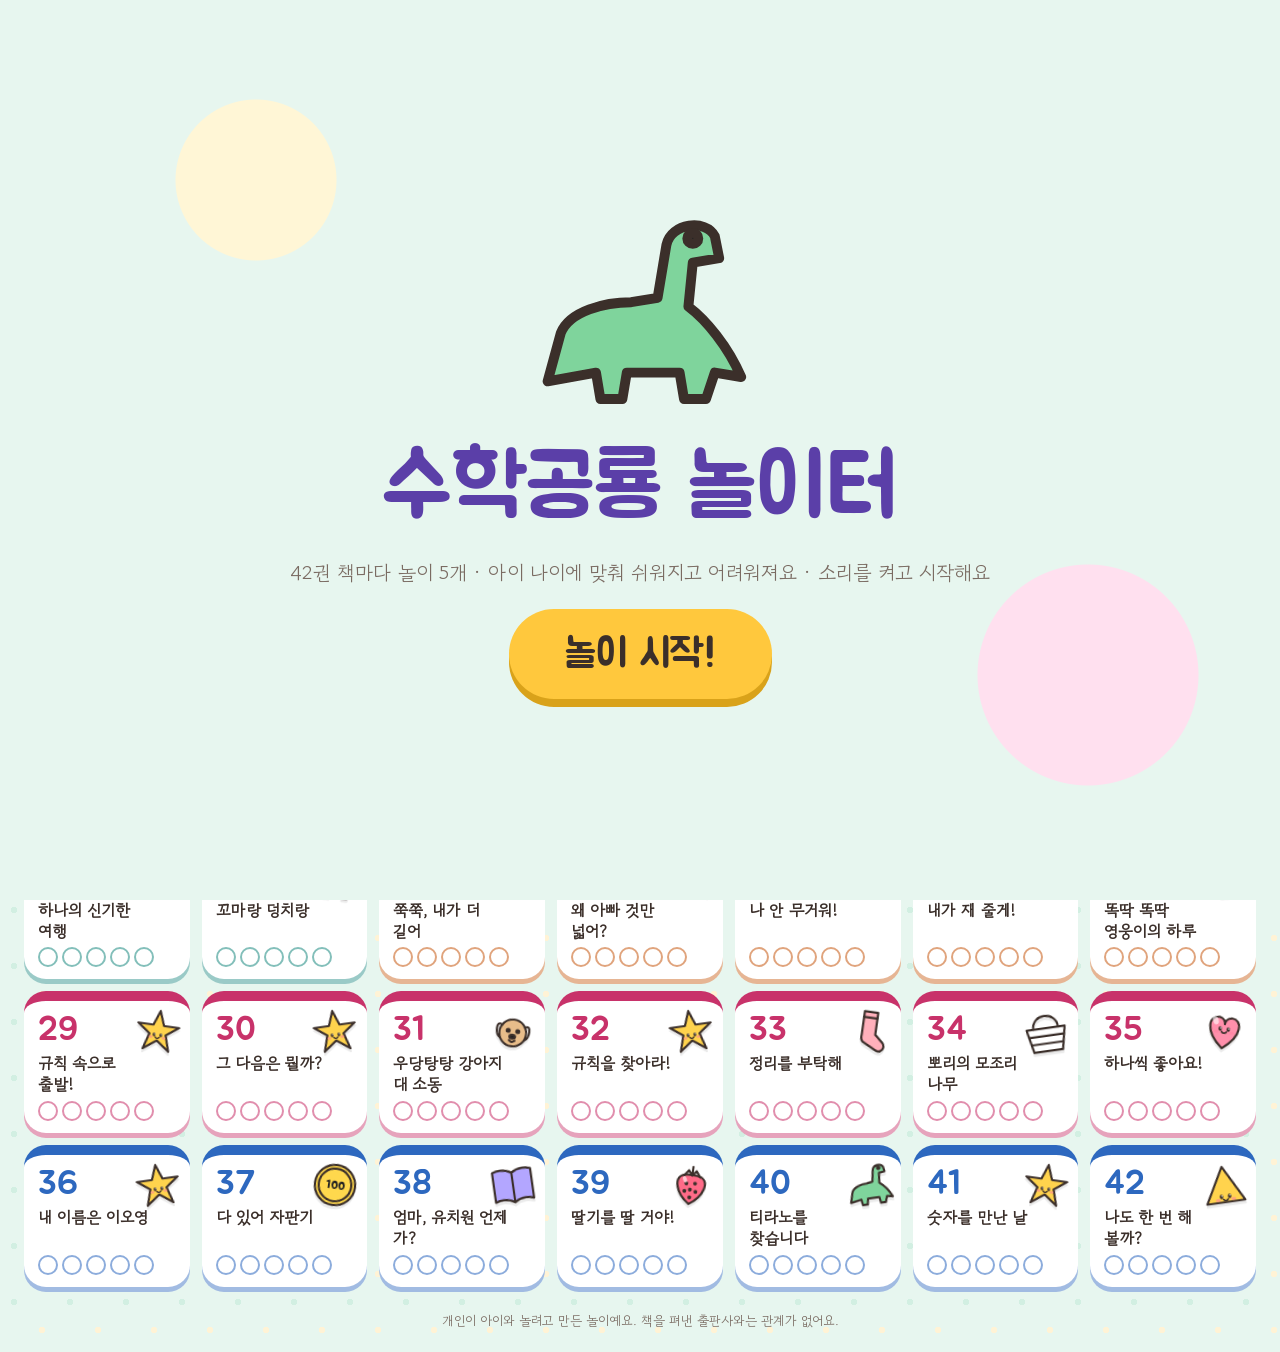
==== commit 6d05d5d8: "아이 목소리(여자아이·남자아이) 녹음 재생 준비, 휴대폰 화면·말놀이 문구 다듬기 Co-Authored-By: Claude Opus 5.5 <noreply@anthropic.com" ====
--- a/mathdino.html
+++ b/mathdino.html
@@ -3,6 +3,20 @@
 <meta name="viewport" content="width=device-width,initial-scale=1,viewport-fit=cover">
 <link rel="manifest" href="manifest.webmanifest">
 <link rel="apple-touch-icon" href="icon-180.png">
+<link rel="icon" type="image/png" href="icon-180.png">
+<meta name="description" content="그림책 42권, 책마다 놀이 5개. 책을 카메라에 보여 주면 그 책 놀이가 열려요.">
+<meta property="og:type" content="website">
+<meta property="og:site_name" content="우리 아이 놀이터">
+<meta property="og:title" content="수학공룡 놀이터">
+<meta property="og:description" content="그림책 42권, 책마다 놀이 5개. 책을 카메라에 보여 주면 그 책 놀이가 열려요.">
+<meta property="og:url" content="https://play.goyu.studio/mathdino.html">
+<meta property="og:image" content="https://play.goyu.studio/og.png">
+<meta property="og:image:width" content="1200">
+<meta property="og:image:height" content="630">
+<meta property="og:image:alt" content="우리 아이 놀이터 - 공룡, 사과, 별 캐릭터">
+<meta name="twitter:card" content="summary_large_image">
+<meta name="twitter:image" content="https://play.goyu.studio/og.png">
+<meta name="theme-color" content="#5b3fa8">
 <meta charset="utf-8">
 <title>수학공룡 놀이터</title>
 <meta name="claude:viewport-fit-sides" content="cover">
@@ -228,6 +242,7 @@
 .kid{position:relative}
 .kav{position:absolute;right:12px;top:10px;width:70px;height:84px}
 .kpick{padding-right:84px}
+.kvk{margin:2px 0 8px}
 .krow{display:flex;align-items:center;gap:8px;flex-wrap:wrap}
 .kav-btn{font-size:16px;background:var(--sun);border-radius:999px;padding:8px 14px}
 .kdiag{font-size:13px;color:var(--soft)}
@@ -247,7 +262,7 @@
 .rng input[type=range]{width:min(320px,100%);accent-color:var(--accent);height:32px}
 .rng select{font-family:var(--disp);font-size:20px;border:3px solid #d9cff5;border-radius:14px;padding:6px 10px;background:#fff;color:var(--ink)}
 .suits{display:flex;gap:10px;flex-wrap:wrap}.suit{width:44px;height:44px;border-radius:50%;box-shadow:inset 0 0 0 4px #fff,0 0 0 2px #cfc6be}.suit.on{box-shadow:inset 0 0 0 4px #fff,0 0 0 5px var(--ink)}
-.vpick{margin-bottom:16px}.vpick select{font-family:var(--disp);font-size:20px;border:3px solid #d9cff5;border-radius:14px;padding:8px 12px;background:#fff;color:var(--ink);max-width:100%}
+.vpick{margin-top:16px}.vpick summary{font-family:var(--disp);font-size:20px;cursor:pointer}.vpick select{font-family:var(--disp);font-size:20px;border:3px solid #d9cff5;border-radius:14px;padding:8px 12px;background:#fff;color:var(--ink);max-width:100%}
 .vrow{display:flex;gap:10px;align-items:flex-end;flex-wrap:wrap}.vrow .ghostbtn{margin-left:0;background:var(--bg)}
 .row.left{justify-content:flex-start;align-items:center}
 .dres{display:flex;gap:20px;align-items:flex-start;flex-wrap:wrap;justify-content:center;padding-top:10px}
@@ -281,6 +296,16 @@
 .pill{font-size:26px;border-radius:999px;padding:14px 28px;background:var(--card);box-shadow:0 5px 0 #cfe7dc}
 .pill.main{background:var(--sun);box-shadow:0 5px 0 #d9a21a}
 @media (prefers-reduced-motion:reduce){.glow{animation:none;filter:drop-shadow(0 0 8px #ffb800)}.cf{display:none}.shake{animation:none}.bubble{transition:none}}
+/* 한글 줄바꿈 · 손가락 크기 · 휴대폰 화면 */
+.gsay,.hint,.foot,.note,.scanbtn small,.kprev,.bc{word-break:keep-all;overflow-wrap:anywhere}
+.tohub,.kidchip,.ghostbtn,.back,.seg button,.pill{min-height:44px}
+.tohub,.ghostbtn,.back{display:inline-flex;align-items:center;justify-content:center}
+@media (max-width:520px){
+  .greetrow{margin:8px 0}
+  .gsay{padding:10px 14px}
+  .bigbtns{gap:10px}
+  .scanbtn{padding:14px 16px}
+}
 </style>
 
 <div id="gate">
@@ -306,16 +331,17 @@
 <section id="kids" class="wrap" hidden>
   <div class="head"><button id="kidsBack" class="back" type="button">← 책 목록</button><h2 id="kidsTitle" class="ktitle">누가 놀까?</h2></div>
   <div id="kidlist"></div>
-  <div class="kadd vpick"><h3>목소리 고르기</h3><p class="note">이 기기에 있는 한국어 음성 중에서 골라요. 마음에 드는 목소리가 없으면 아이패드 설정 → 손쉬운 사용 → 읽기 및 말하기 → 음성 → 한국어에서 "유나(향상됨)"를 내려받으면 더 자연스러워요.</p>
-    <div class="vrow"><select id="vSel"></select><button id="vHear" type="button" class="ghostbtn">들어 보기</button></div></div>
   <form id="kadd" class="kadd">
     <h3>아이 추가</h3>
     <label>이름이나 별명<input id="kn" maxlength="12" placeholder="예: 첫째, 콩이" autocomplete="off"></label>
     <div class="ym"><label>태어난 해<select id="ky"></select></label><label>태어난 달<select id="km"></select></label></div>
+    <label>목소리<select id="kvk"><option value="girl">여자아이 목소리</option><option value="boy">남자아이 목소리</option></select></label>
     <p id="kprev" class="kprev"></p>
     <button type="submit" class="pill main">추가하기</button>
     <p class="note">이름과 생일은 이 기기 안에만 저장돼요. 어디로도 보내지 않아요.</p>
   </form>
+  <details class="kadd vpick"><summary>기기 목소리 (예비용)</summary><p class="note">인터넷이 끊겼거나 아이 목소리 녹음이 없는 말은 이 기기의 한국어 음성으로 읽어요. 아이패드 설정 → 손쉬운 사용 → 읽기 및 말하기 → 음성 → 한국어에서 "유나(향상됨)"를 내려받으면 더 자연스러워요.</p>
+    <div class="vrow"><select id="vSel"></select><button id="vHear" type="button" class="ghostbtn">들어 보기</button></div></details>
 </section>
 
 <section id="scan" hidden>
@@ -492,7 +518,7 @@
 function pickVoice(){ var want=null; try{ want=localStorage.getItem("goyu-voice-ko"); }catch(e){} S.voice=bestVoice("ko",want); }
 try{ speechSynthesis.onvoiceschanged=function(){ pickVoice(); if(window.LVOICE) for(var k in LVOICE) delete LVOICE[k]; }; }catch(e){}
 try{ speechSynthesis.onvoiceschanged=pickVoice; pickVoice(); }catch(e){}
-function say(s, delay){ if(S.muted) return; var go=function(){ try{ speechSynthesis.cancel(); var u=new SpeechSynthesisUtterance(s); u.lang="ko-KR"; if(S.voice) u.voice=S.voice; u.rate=S.vr||0.95; u.pitch=S.vp||1.05; u.onstart=function(){ talk(true); }; u.onend=u.onerror=function(){ talk(false); }; clearTimeout(say._t); say._t=setTimeout(function(){ talk(false); }, 900+String(s).length*170); speechSynthesis.speak(u); }catch(e){} }; if(delay) setTimeout(go,delay); else go(); }
+function say(s, delay){ if(window.__sayHook) __sayHook(s); if(S.muted) return; var go=function(){ var c=clipFor(s); if(c){ clipPlay(c); return; } clipStop(); try{ speechSynthesis.cancel(); var u=new SpeechSynthesisUtterance(s); u.lang="ko-KR"; if(S.voice) u.voice=S.voice; u.rate=S.vr||0.95; u.pitch=S.vp||1.05; u.onstart=function(){ talk(true); }; u.onend=u.onerror=function(){ talk(false); }; clearTimeout(say._t); say._t=setTimeout(function(){ talk(false); }, 900+String(s).length*170); speechSynthesis.speak(u); }catch(e){} }; if(delay) setTimeout(go,delay); else go(); }
 
 /* ---------- 칭찬과 아쉬움 ---------- */
 var PRAISE=["성공! 멋진데~?","성공! 멋진데~? 짝짝짝!","우와, 성공! 진짜 멋진데~?","성공! 최고야~!"];
@@ -767,11 +793,35 @@
 Array.prototype.forEach.call(document.querySelectorAll(".sw"),function(b){ b.addEventListener("click",function(){ pad.color=b.dataset.c; Array.prototype.forEach.call(document.querySelectorAll(".sw"),function(x){ x.classList.toggle("on",x===b); }); }); });
 window.addEventListener("resize",function(){ if(!cv.classList.contains("hide")){ sizePad(); if(pad.mode==="trace") buildMask(); padBG(); } });
 
+/* ---------- 녹음 목소리 ----------
+   audio/index.json 에 있는 말은 미리 만든 아이 목소리(여자아이·남자아이) 파일로 틀고,
+   없는 말만 기기 음성으로 읽어요. 파일 하나짜리 판(file://)은 기기 음성만 써요. */
+var VC={map:null, au:null, q:[], busy:false};
+(function(){ if(location.protocol==="file:"||window.__NOHUB) return;
+  try{ fetch("audio/index.json",{cache:"no-cache"}).then(function(r){ return r.ok?r.json():null; }).then(function(j){ VC.map=j; }).catch(function(){}); }catch(e){} })();
+function vKind(){ if(VC.force) return VC.force; var k=(typeof curKid==="function")?curKid():null; return (k&&k.vk)||"girl"; }
+function vNorm(s){ s=String(s).replace(/\s+/g," ").trim(); var k=(typeof curKid==="function")?curKid():null;
+  if(k&&k.name){ s=s.split(k.name+", ").join("").split("나는 "+k.name+"! ").join(""); } return s; }
+function clipFor(s, lang){ var m=VC.map; if(!m) return null;
+  if(lang){ var h=m.l&&m.l[lang]&&m.l[lang][String(s).trim()]; return h? "audio/"+lang+"/"+h+".mp3" : null; }
+  var kind=vKind(), key=vNorm(s), h2=m.ko&&m.ko[key];
+  if(!h2&&key.indexOf("뿌엥뿌엥~")===0) h2=m.ko&&m.ko["뿌엥뿌엥~ 다시 해 볼까?"]; /* 틀렸을 때 말이 없으면 기본 말로 */ if(!h2||!(m.kinds||[]).length||m.kinds.indexOf(kind)<0) return null; return "audio/ko-"+kind+"/"+h2+".mp3"; }
+function clipStop(){ VC.q=[]; VC.busy=false; if(VC.au){ try{ VC.au.pause(); }catch(e){} } }
+function clipNext(){ var src=VC.q.shift(); if(!src){ VC.busy=false; talk(false); return; } VC.busy=true;
+  var a=VC.au||(VC.au=new Audio()); a.onended=a.onerror=function(){ clipNext(); }; a.src=src; talk(true);
+  try{ var p=a.play(); if(p&&p.catch) p.catch(function(){ VC.busy=false; talk(false); }); }catch(e){ clipNext(); } }
+function clipPlay(src, keep){ try{ speechSynthesis.cancel(); }catch(e){} if(!keep) clipStop(); VC.q.push(src); if(!VC.busy) clipNext(); }
+/* 목소리 미리 듣기: 고른 목소리로 한 마디 */
+function hearKind(kind, text){ VC.force=kind; var v=VOICES[kind==="boy"?1:0], vp=S.vp, vr=S.vr; S.vp=v[2]; S.vr=v[3]; say(text); S.vp=vp; S.vr=vr; VC.force=null; }
+/* 아이패드는 처음 손가락으로 누를 때 소리를 깨워 둬야 해요 */
+document.addEventListener("pointerdown",function un(){ if(location.protocol!=="file:") try{ VC.au=VC.au||new Audio(); VC.au.src="audio/silence.mp3"; var p=VC.au.play(); if(p&&p.catch) p.catch(function(){}); }catch(e){} document.removeEventListener("pointerdown",un,true); },true);
 /* ---------- 내 캐릭터: 아이 사진(만화풍 얼굴 + 공룡 옷) 또는 직접 그린 그림 ---------- */
 /* 사진과 그림은 이 기기 localStorage 에만 저장. 어디로도 보내지 않음. */
 var AVKEY="mathdino-av-";
 var SUITS=[["#7fd49c","#c8f0d4"],["#ffb067","#ffe2c4"],["#8fb8ff","#d6e6ff"],["#ff9ec7","#ffd9ea"],["#b79cff","#e5dbff"],["#ffd84d","#fff1b8"]];
-var VOICES=[["귀여운 목소리",1.2,0.98],["밝은 목소리",1.1,0.96],["보통 목소리",1.0,0.95],["차분한 목소리",0.92,0.9]];
+/* 아이 목소리: 녹음 파일이 없을 때 기기 음성 높이도 맞춰 줌 */
+var VOICES=[["여자아이 목소리","girl",1.12,0.96],["남자아이 목소리","boy",1.0,0.95]];
+function vIdx(k){ return k&&k.vk==="boy"?1:0; }
 function avLoad(id){ try{ return JSON.parse(localStorage.getItem(AVKEY+id))||null; }catch(e){ return null; } }
 function avSave(id,o){ try{ if(o) localStorage.setItem(AVKEY+id,JSON.stringify(o)); else localStorage.removeItem(AVKEY+id); return true; }catch(e){ return false; } }
 /* 기본 얼굴(사진이 없을 때) */
@@ -823,7 +873,7 @@
 /* 화면 곳곳의 캐릭터 */
 var BUD={ a:null, kid:null };
 function curAv(){ var k=curKid(); var a=k? avLoad(k.id) : null; return a||{mode:"photo",img:null,suit:k?(k.suit||0):0,voice:1}; }
-function renderBuddies(){ var a=curAv(); BUD.a=a; var v=VOICES[a.voice==null?1:a.voice]||VOICES[1]; S.vp=v[1]; S.vr=v[2];
+function renderBuddies(){ var a=curAv(); BUD.a=a; var v=VOICES[vIdx(typeof curKid==="function"?curKid():null)]; S.vp=v[2]; S.vr=v[3];
   Array.prototype.forEach.call(document.querySelectorAll("[data-buddy]"),function(el){ el.innerHTML=avatarSVG(a,"pose-idle"); });
   regMe(a); }
 function buddyPose(p, ms){ Array.prototype.forEach.call(document.querySelectorAll("[data-buddy] .av"),function(s){ s.setAttribute("class","av pose-"+p); });
@@ -838,7 +888,7 @@
 
 /* 캐릭터 만들기 화면 */
 var AE={ kid:null, img:null, mode:"photo", ox:0, oy:0, zoom:1.4, toon:2, paper:35, suit:0, voice:1, out:null, t:null };
-function avEditOpen(k){ AE.kid=k; var a=avLoad(k.id)||{}; AE.mode=a.mode||"photo"; AE.suit=a.suit||0; AE.voice=a.voice==null?1:a.voice; AE.out=a.img||null; AE.img=null; AE.pose="idle"; AE.ox=0; AE.oy=0; AE.zoom=1.7;
+function avEditOpen(k){ AE.kid=k; var a=avLoad(k.id)||{}; AE.mode=a.mode||"photo"; AE.suit=a.suit||0; AE.voice=vIdx(k); AE.out=a.img||null; AE.img=null; AE.pose="idle"; AE.ox=0; AE.oy=0; AE.zoom=1.7;
   $("avWho").textContent=k.name; $("avToon").value=AE.toon; $("avPaper").value=AE.paper; $("avZoom").value=AE.zoom; $("avVoice").value=AE.voice; $("avDel").hidden=!avLoad(k.id);
   avModeUI(); avDrawCrop(); avPreview(); show("avedit"); }
 function avModeUI(){ Array.prototype.forEach.call(document.querySelectorAll("#avMode button"),function(b){ b.classList.toggle("on",b.dataset.mode===AE.mode); });
@@ -872,9 +922,9 @@
   $("avToon").addEventListener("input",function(){ AE.toon=+this.value; avPreview(true); });
   $("avPaper").addEventListener("input",function(){ AE.paper=+this.value; avPreview(true); });
   $("avVoice").addEventListener("change",function(){ AE.voice=+this.value; });
-  $("avHear").addEventListener("click",function(){ var v=VOICES[AE.voice]; var vp=S.vp, vr=S.vr; S.vp=v[1]; S.vr=v[2]; say("안녕! 나는 "+AE.kid.name+"! 같이 수학 놀이 하자!"); S.vp=vp; S.vr=vr; });
-  $("avSave").addEventListener("click",function(){ var k=AE.kid; var a={mode:AE.mode,img:AE.out,suit:AE.suit,voice:AE.voice};
-    if(!avSave(k.id,a)){ alert("저장 공간이 모자라요. 사진을 조금 더 작게 잘라 주세요."); return; } var o=all(); o.cur=k.id; saveAll(o); renderBuddies(); renderHome(); show("home"); buddyPose("cheer",2000); say("짠! 나는 "+k.name+"! 같이 놀자!"); });
+  $("avHear").addEventListener("click",function(){ hearKind(VOICES[AE.voice][1], "안녕! 나는 "+AE.kid.name+"! 같이 놀자!"); });
+  $("avSave").addEventListener("click",function(){ var k=AE.kid; var a={mode:AE.mode,img:AE.out,suit:AE.suit}; k.vk=VOICES[AE.voice][1];
+    if(!avSave(k.id,a)){ alert("저장 공간이 모자라요. 사진을 조금 더 작게 잘라 주세요."); return; } var o=all(); o.kids.forEach(function(x){ if(x.id===k.id) x.vk=k.vk; }); o.cur=k.id; saveAll(o); renderBuddies(); renderHome(); show("home"); buddyPose("cheer",2000); say("짠! 나는 "+k.name+"! 같이 놀자!"); });
   $("avDel").addEventListener("click",function(){ if(!confirm("캐릭터를 지울까요?")) return; avSave(AE.kid.id,null); renderBuddies(); renderKids(); show("kids"); });
   $("avBack").addEventListener("click",function(){ renderKids(); show("kids"); });
 })();
@@ -969,8 +1019,11 @@
   o.kids.forEach(function(k){ var t=kidTier(k), m=months(k.ym); var d=document.createElement("div"); d.className="kid"+(k.id===o.cur?" on":"");
     d.innerHTML='<div class="kav" data-kav></div><button class="kpick" type="button"><b>'+esc(k.name)+'</b><span>'+m+'개월 · '+TIERNAME[t]+'</span><small>'+TIERDESC[t]+'</small></button>'+
       '<div class="adj" role="group" aria-label="난이도 조절"><button type="button" data-a="-1">더 쉽게</button><button type="button" data-a="0">월령대로</button><button type="button" data-a="1">더 어렵게</button></div>'+
+      '<div class="seg small kvk" role="group" aria-label="목소리"><button type="button" data-vk="girl">여자아이 목소리</button><button type="button" data-vk="boy">남자아이 목소리</button></div>'+
       '<div class="krow"><button class="kav-btn" type="button">'+(avLoad(k.id)?"캐릭터 바꾸기":"캐릭터 만들기")+'</button>'+(k.diag?'<span class="kdiag">수학 키 재기 '+k.diag.d+' · '+TIERNAME[k.diag.rec]+'</span>':'')+'<button class="kdel" type="button">지우기</button></div>';
     d.querySelector("[data-kav]").innerHTML=avatarSVG(avLoad(k.id)||{suit:k.suit||0},"pose-idle"); d.querySelector(".kav-btn").addEventListener("click",function(){ avEditOpen(k); });
+    Array.prototype.forEach.call(d.querySelectorAll(".kvk button"),function(b){ if(b.dataset.vk===(k.vk||"girl")) b.classList.add("on");
+      b.addEventListener("click",function(){ k.vk=b.dataset.vk; saveAll(o); if(k.id===o.cur) renderBuddies(); renderKids(); hearKind(k.vk, k.name+", 같이 놀자!"); }); });
     Array.prototype.forEach.call(d.querySelectorAll(".adj button"),function(b){ if(+b.dataset.a===(k.adj||0)) b.classList.add("on");
       b.addEventListener("click",function(){ k.adj=+b.dataset.a; saveAll(o); renderKids(); }); });
     d.querySelector(".kpick").addEventListener("click",function(){ o.cur=k.id; saveAll(o); applyKid(); renderHome(); show("home"); say(k.name+", 같이 놀자!"); });
@@ -982,7 +1035,7 @@
   function prev(){ var ym=y.value+"-"+mo.value, m=months(ym); $("kprev").textContent= m<0? "날짜를 다시 골라 주세요" : m+"개월 → "+TIERNAME[baseTier(m)]+" 단계로 시작해요"; }
   y.addEventListener("change",prev); mo.addEventListener("change",prev); prev();
   $("kadd").addEventListener("submit",function(e){ e.preventDefault(); var name=$("kn").value.trim()||"우리 아이"; var ym=y.value+"-"+mo.value; if(months(ym)<0) return;
-    var o=all(), id="k"+Date.now().toString(36); o.kids.push({id:id,name:name.slice(0,12),ym:ym,adj:0});
+    var o=all(), id="k"+Date.now().toString(36); o.kids.push({id:id,name:name.slice(0,12),ym:ym,adj:0,vk:$("kvk").value});
     if(o.legacy&&o.kids.length===1){ o.prog[id]=o.legacy; delete o.legacy; } else o.prog[id]={};
     o.cur=id; saveAll(o); $("kn").value=""; applyKid(); renderHome(); show("home"); say(name+", 반가워! 책을 골라 볼까?"); });
 })();
@@ -1000,7 +1053,7 @@
 var GICON={pairs:"sock",clock:"clock",calendar:"book",maze:"dino",puzzle:"triangle",shapefind:"circle",pattern:"star",coins:"coin",heavy:"rock",length:"pencil",measure:"bean",area:"square",graph:"apple",dots:"star",sort:"basket",routine:"sun",position:"bear",leftright:"heart",size:"dino",inout:"ball",draw:"flower",trace:"pencil",numorder:"balloon",findnum:"star",bingo:"star",ordinal:"car",order:"bear",share:"cookie",hidden:"mosquito",frame:"circle",compare:"ghost",add:"apple",subtract:"balloon",makeN:"cookie",count:"bean",tapcount:"apple"};
 function bookIcon(b){ if(b.words){ var w=b.words.filter(function(x){ return x.icon; })[0]; return w? w.icon : (b.words[0].color? "flower" : "balloon"); }
   for(var i=0;i<b.levels.length;i++){ var p=b.levels[i].p||{}; if(p.icon) return p.icon; if(p.animals) return p.animals[0]; if(p.start) return p.start; } return GICON[b.levels[0].g]||"star"; }
-function openBook(b){ S.book=b; var P=loadP(), st=P[b.no]||[]; $("bno").textContent="책 "+String(b.no).padStart(2,"0"); $("btitle").textContent=b.title; $("book").style.setProperty("--c",b.color);
+function openBook(b){ S.book=b; var P=loadP(), st=P[b.no]||[]; $("bno").textContent=(CFG.unit||"책")+" "+String(b.no).padStart(2,"0"); $("btitle").textContent=b.title; $("book").style.setProperty("--c",b.color);
   var L=$("levels"); L.innerHTML=""; b.levels.forEach(function(lv,i){ var a=document.createElement("button"); a.className="lv"+(st[i]?" clear":""); a.innerHTML='<span class="ln">'+(i+1)+'</span><span class="lt">'+lv.name+'</span><span class="ls">'+(st[i]?"★ 성공":"놀러 가기")+'</span>'; a.addEventListener("click",function(){ startLevel(i); }); L.appendChild(a); });
   show("book"); say(b.title+"! 어떤 놀이를 할까?"); }
 function updDots(){ var d=$("dots"); d.innerHTML=""; for(var i=0;i<S.rounds;i++){ var x=document.createElement("i"); if(i<S.round) x.className="on"; d.appendChild(x); } var tb=$("tbud"); if(tb) tb.style.setProperty("--p", S.rounds? Math.min(1,S.round/S.rounds) : 0); }
@@ -1056,8 +1109,8 @@
   if(!o.kids.length){ renderKids(); show("kids"); say(CFG.title+"에 온 걸 환영해! 먼저 이름을 알려 줘"); }
   else { renderHome(); show("home"); var k=curKid(); say((k?k.name+", ":"")+CFG.title+"에 온 걸 환영해! "+(CFG.ask||"책을 골라 볼까?")); } });
 $("kidchip").addEventListener("click",function(){ renderKids(); show("kids"); });
-$("vSel").addEventListener("change",function(){ try{ localStorage.setItem("goyu-voice-ko",this.value); }catch(e){} pickVoice(); say("안녕! 이 목소리 어때?"); });
-$("vHear").addEventListener("click",function(){ say("안녕! 나랑 같이 놀자!"); });
+$("vSel").addEventListener("change",function(){ try{ localStorage.setItem("goyu-voice-ko",this.value); }catch(e){} pickVoice(); VC.force="none"; say("안녕! 이 목소리 어때?"); VC.force=null; });
+$("vHear").addEventListener("click",function(){ VC.force="none"; say("안녕! 나랑 같이 놀자!"); VC.force=null; });
 $("kidsBack").addEventListener("click",function(){ renderHome(); show("home"); });
 $("scanBtn").addEventListener("click",openScan);
 $("diagBtn").addEventListener("click",diagStart);
@@ -1076,7 +1129,7 @@
 document.addEventListener("gesturestart",function(e){ e.preventDefault(); });
 if(window.__NOSCAN) $("scanBtn").hidden=true; if(window.__NODIAG) $("diagBtn").hidden=true; if(window.__NOHUB) Array.prototype.forEach.call(document.querySelectorAll(".tohub"),function(a){ a.hidden=true; });
 renderHome(); show("home");
-window.__G=G; window.__T={diagStart:diagStart,DG:function(){ return DG; },avEditOpen:avEditOpen,AE:AE,renderBuddies:renderBuddies,openBook:openBook,startLevel:startLevel,S:S,playRound:playRound,setTier:function(t){ TIER=t; },matchBook:function(c){ return matchBook(embedTTA(c)); },scanPrepare:scanPrepare,fromPhoto:fromPhoto};
+window.__G=G; window.__T={DSTEPS:DSTEPS,G:G,CFG:CFG,TIERNAME:TIERNAME,clear:clear,DG:function(){ return DG; },avEditOpen:avEditOpen,AE:AE,renderBuddies:renderBuddies,openBook:openBook,startLevel:startLevel,S:S,playRound:playRound,setTier:function(t){ TIER=t; },matchBook:function(c){ return matchBook(embedTTA(c)); },scanPrepare:scanPrepare,fromPhoto:fromPhoto};
 })();
 
 </script>
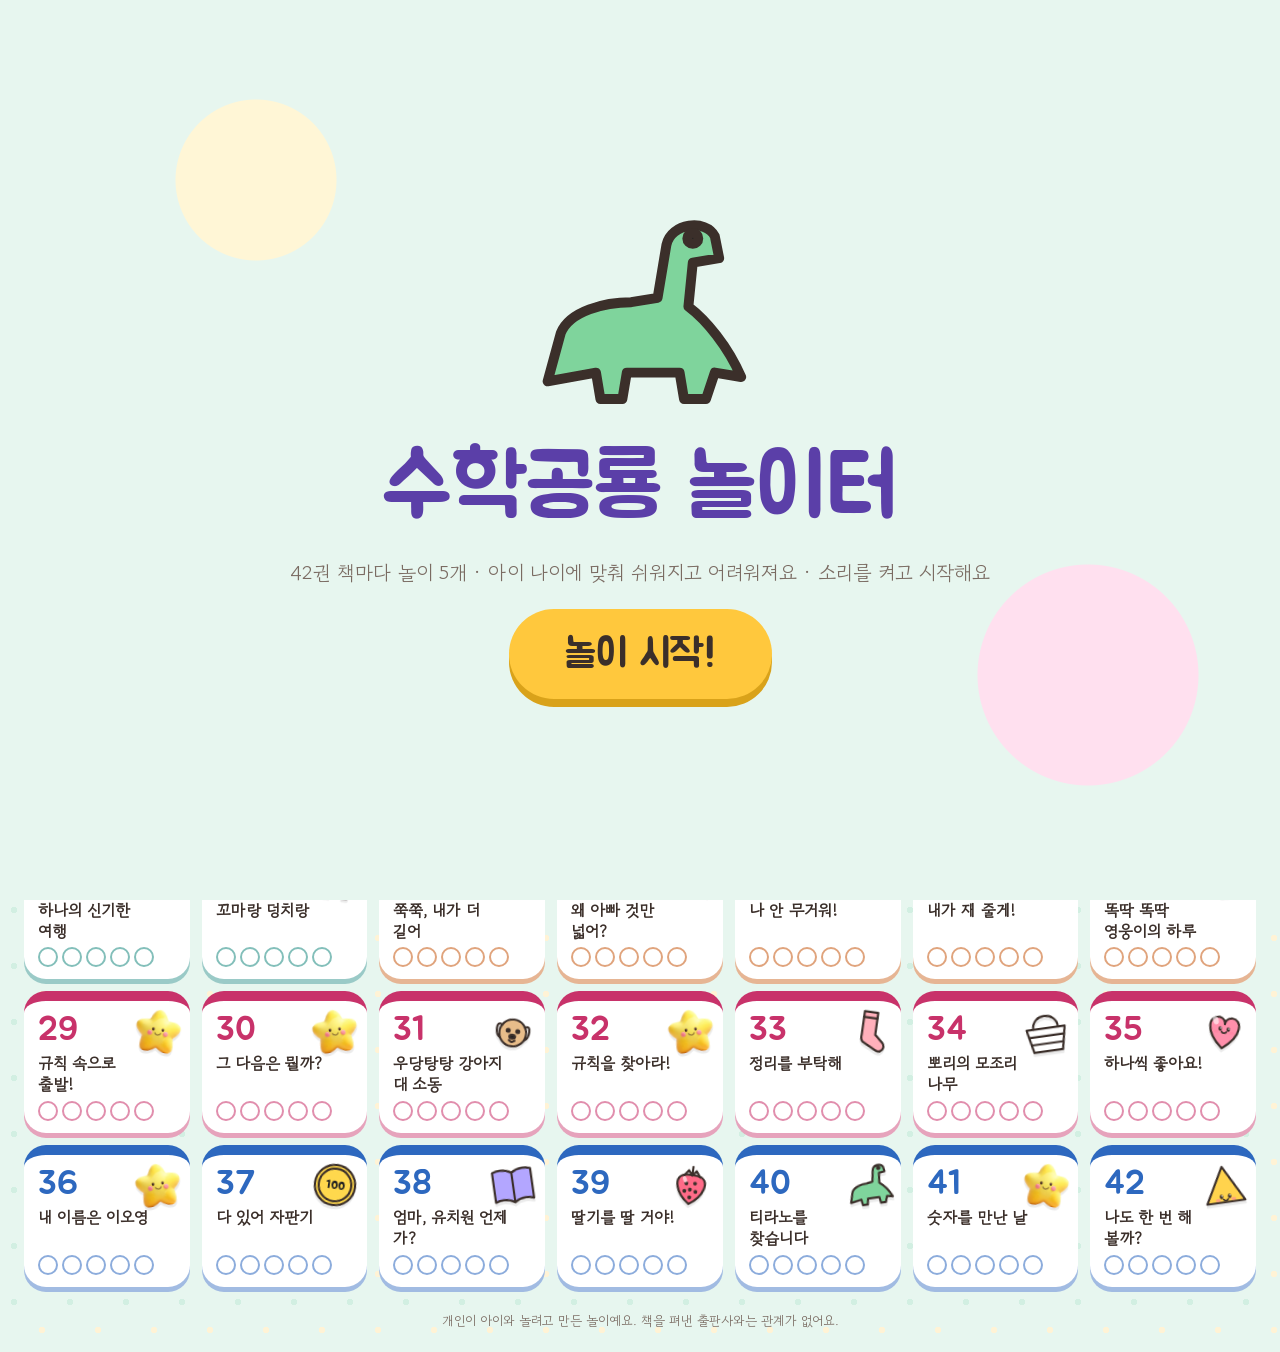
==== commit 9990d1d0: "친구처럼 말 걸기(이름 불러 인사·응원·연속 정답·자랑), 클레이 그림 적용 시작 Co-Authored-By: Claude Opus 5.5 <noreply@anthropic.com" ====
--- a/mathdino.html
+++ b/mathdino.html
@@ -291,6 +291,7 @@
 /* 완료 */
 #done{min-height:100%;display:flex;flex-direction:column;align-items:center;justify-content:center;gap:20px;text-align:center}
 #done .big{font-family:var(--disp);font-size:clamp(46px,9vw,96px);color:var(--c);line-height:1.1}
+.dtalk{font-family:var(--disp);font-size:clamp(20px,3vw,28px);color:var(--c,#5b3fa8);margin:6px 0 14px;word-break:keep-all}
 #dmsg{font-family:var(--disp);font-size:clamp(24px,4vw,36px);margin:0}
 .row{display:flex;gap:12px;flex-wrap:wrap;justify-content:center}
 .pill{font-size:26px;border-radius:999px;padding:14px 28px;background:var(--card);box-shadow:0 5px 0 #cfe7dc}
@@ -414,12 +415,13 @@
 <section id="done" class="wrap" hidden>
   <div class="dbud" data-buddy></div><div class="big">참 잘했어요!</div>
   <p id="dmsg"></p>
+  <p id="dtalk" class="dtalk"></p>
   <div class="row"><button id="dnext" class="pill main" type="button">다음 놀이</button><button id="dbook" class="pill" type="button">놀이 목록</button><button id="dhome" class="pill" type="button">책 목록</button></div>
 </section>
 
 <div id="fx" aria-hidden="true"></div>
 <div id="bubble" class="bubble" aria-live="polite"></div>
-<svg width="0" height="0" style="position:absolute" aria-hidden="true"><defs><symbol id="g-apple" viewBox="0 0 100 100"><g fill="none" stroke="#3b2f2a" stroke-width="4.5" stroke-linejoin="round" stroke-linecap="round"><path fill="#ff7a6b" d="M50 30C30 15 8 30 14 56C20 86 40 93 50 85C60 93 80 86 86 56C92 30 70 15 50 30Z"/><path d="M50 30L52 14"/><path fill="#ff7a6b" d="M53 21C62 9 74 13 71 18C66 25 58 25 53 21Z"/><ellipse cx="34" cy="42" rx="7" ry="10" fill="#fff" opacity=".6" stroke="none" transform="rotate(-25 34 42)"/><g class="kf" stroke="none"><ellipse cx="40.9" cy="62.0" rx="3.9" ry="5.0" fill="#3b2f2a"/><ellipse cx="59.1" cy="62.0" rx="3.9" ry="5.0" fill="#3b2f2a"/><circle cx="42.3" cy="60.2" r="1.5" fill="#fff"/><circle cx="60.5" cy="60.2" r="1.5" fill="#fff"/><ellipse cx="32.5" cy="69.0" rx="5.6" ry="3.5" fill="#ff7f9e" opacity=".55"/><ellipse cx="67.5" cy="69.0" rx="5.6" ry="3.5" fill="#ff7f9e" opacity=".55"/><path d="M44.4 68.3 Q50.0 74.6 55.6 68.3" fill="none" stroke="#3b2f2a" stroke-width="3.6" stroke-linecap="round"/></g></g></symbol><symbol id="g-star" viewBox="0 0 100 100"><g fill="none" stroke="#3b2f2a" stroke-width="4.5" stroke-linejoin="round" stroke-linecap="round"><polygon fill="#ffd34d" points="50,8 61,38 93,38 67,57 77,90 50,70 23,90 33,57 7,38 39,38"/><g class="kf" stroke="none"><ellipse cx="42.9" cy="58.0" rx="3.1" ry="4.0" fill="#3b2f2a"/><ellipse cx="57.1" cy="58.0" rx="3.1" ry="4.0" fill="#3b2f2a"/><circle cx="44.0" cy="56.6" r="1.2" fill="#fff"/><circle cx="58.2" cy="56.6" r="1.2" fill="#fff"/><ellipse cx="36.2" cy="63.5" rx="4.4" ry="2.8" fill="#ff7f9e" opacity=".55"/><ellipse cx="63.8" cy="63.5" rx="4.4" ry="2.8" fill="#ff7f9e" opacity=".55"/><path d="M45.6 63.0 Q50.0 67.9 54.4 63.0" fill="none" stroke="#3b2f2a" stroke-width="2.9" stroke-linecap="round"/></g></g></symbol><symbol id="g-fish" viewBox="0 0 100 100"><g fill="none" stroke="#3b2f2a" stroke-width="4.5" stroke-linejoin="round" stroke-linecap="round"><path fill="#7cc4f5" d="M12 50C28 24 64 24 78 50C64 76 28 76 12 50Z"/><path fill="#7cc4f5" d="M78 50L95 33L95 67Z"/><circle cx="30" cy="45" r="3" fill="#222"/><path d="M50 36Q56 50 50 64"/></g></symbol><symbol id="g-carrot" viewBox="0 0 100 100"><g fill="none" stroke="#3b2f2a" stroke-width="4.5" stroke-linejoin="round" stroke-linecap="round"><path fill="#ffa24d" d="M30 30Q40 20 50 30L82 88Q80 93 75 90Z"/><path d="M33 28L18 10M40 25L38 6M46 27L58 9"/><path d="M48 45L56 43M58 60L65 58M66 74L72 72"/></g></symbol><symbol id="g-ball" viewBox="0 0 100 100"><g fill="none" stroke="#3b2f2a" stroke-width="4.5" stroke-linejoin="round" stroke-linecap="round"><circle fill="#8f96ff" cx="50" cy="50" r="36"/><path d="M14 50Q50 30 86 50"/><path d="M50 14Q34 50 50 86"/><ellipse cx="34" cy="30" rx="6" ry="9" fill="#fff" opacity=".6" stroke="none" transform="rotate(-25 34 30)"/></g></symbol><symbol id="g-ghost" viewBox="0 0 100 100"><g fill="none" stroke="#3b2f2a" stroke-width="4.5" stroke-linejoin="round" stroke-linecap="round"><path fill="#ffffff" d="M24 86L24 44C24 14 76 14 76 44L76 86L67 78L58 86L50 78L42 86L33 78Z"/><circle cx="40" cy="44" r="4" fill="#222"/><circle cx="60" cy="44" r="4" fill="#222"/><path d="M44 58Q50 64 56 58"/></g></symbol><symbol id="g-bean" viewBox="0 0 100 100"><g fill="none" stroke="#3b2f2a" stroke-width="4.5" stroke-linejoin="round" stroke-linecap="round"><path fill="#9ad98a" d="M22 40C24 20 50 14 64 24C70 28 74 26 80 28C92 34 90 62 78 74C64 88 34 86 24 70C18 60 20 50 22 40Z"/><path d="M58 36Q62 46 56 54"/><g class="kf" stroke="none"><ellipse cx="39.5" cy="60.0" rx="2.8" ry="3.6" fill="#3b2f2a"/><ellipse cx="52.5" cy="60.0" rx="2.8" ry="3.6" fill="#3b2f2a"/><circle cx="40.5" cy="58.7" r="1.1" fill="#fff"/><circle cx="53.5" cy="58.7" r="1.1" fill="#fff"/><ellipse cx="33.5" cy="65.0" rx="4.0" ry="2.5" fill="#ff7f9e" opacity=".55"/><ellipse cx="58.5" cy="65.0" rx="4.0" ry="2.5" fill="#ff7f9e" opacity=".55"/><path d="M42.0 64.5 Q46.0 69.0 50.0 64.5" fill="none" stroke="#3b2f2a" stroke-width="2.6" stroke-linecap="round"/></g></g></symbol><symbol id="g-mosquito" viewBox="0 0 100 100"><g fill="none" stroke="#3b2f2a" stroke-width="4.5" stroke-linejoin="round" stroke-linecap="round"><ellipse fill="#c9c9d6" cx="50" cy="60" rx="8" ry="20"/><circle fill="#c9c9d6" cx="50" cy="32" r="8"/><path d="M50 24L50 8"/><ellipse fill="#c9c9d6" cx="34" cy="44" rx="16" ry="7" transform="rotate(-25 34 44)"/><ellipse fill="#c9c9d6" cx="66" cy="44" rx="16" ry="7" transform="rotate(25 66 44)"/><path d="M43 62L24 78M43 70L28 90M57 62L76 78M57 70L72 90"/></g></symbol><symbol id="g-strawberry" viewBox="0 0 100 100"><g fill="none" stroke="#3b2f2a" stroke-width="4.5" stroke-linejoin="round" stroke-linecap="round"><path fill="#ff6b88" d="M50 90C20 70 14 40 30 32C40 28 60 28 70 32C86 40 80 70 50 90Z"/><path d="M33 32L42 20L50 30L58 20L67 32"/><path d="M50 30L50 12"/><circle cx="40" cy="48" r="1.8" fill="#222"/><circle cx="58" cy="46" r="1.8" fill="#222"/><circle cx="49" cy="60" r="1.8" fill="#222"/><circle cx="38" cy="64" r="1.8" fill="#222"/><circle cx="61" cy="63" r="1.8" fill="#222"/><circle cx="50" cy="76" r="1.8" fill="#222"/><ellipse cx="36" cy="40" rx="4" ry="7" fill="#fff" opacity=".6" stroke="none" transform="rotate(-25 36 40)"/></g></symbol><symbol id="g-heart" viewBox="0 0 100 100"><g fill="none" stroke="#3b2f2a" stroke-width="4.5" stroke-linejoin="round" stroke-linecap="round"><path fill="#ff8fab" d="M50 86C10 56 14 20 38 22C46 23 50 30 50 36C50 30 54 23 62 22C86 20 90 56 50 86Z"/><ellipse cx="30" cy="30" rx="6" ry="9" fill="#fff" opacity=".6" stroke="none" transform="rotate(-25 30 30)"/><g class="kf" stroke="none"><ellipse cx="41.5" cy="46.0" rx="3.6" ry="4.7" fill="#3b2f2a"/><ellipse cx="58.5" cy="46.0" rx="3.6" ry="4.7" fill="#3b2f2a"/><circle cx="42.8" cy="44.3" r="1.4" fill="#fff"/><circle cx="59.8" cy="44.3" r="1.4" fill="#fff"/><ellipse cx="33.8" cy="52.5" rx="5.2" ry="3.2" fill="#ff7f9e" opacity=".55"/><ellipse cx="66.2" cy="52.5" rx="5.2" ry="3.2" fill="#ff7f9e" opacity=".55"/><path d="M44.8 51.9 Q50.0 57.7 55.2 51.9" fill="none" stroke="#3b2f2a" stroke-width="3.4" stroke-linecap="round"/></g></g></symbol><symbol id="g-flower" viewBox="0 0 100 100"><g fill="none" stroke="#3b2f2a" stroke-width="4.5" stroke-linejoin="round" stroke-linecap="round"><circle fill="#ffb8d6" cx="50" cy="26" r="13"/><circle fill="#ffb8d6" cx="73" cy="42" r="13"/><circle fill="#ffb8d6" cx="65" cy="68" r="13"/><circle fill="#ffb8d6" cx="35" cy="68" r="13"/><circle fill="#ffb8d6" cx="27" cy="42" r="13"/><circle fill="#ffb8d6" cx="50" cy="50" r="11"/><g class="kf" stroke="none"><ellipse cx="46.1" cy="50.0" rx="1.7" ry="2.2" fill="#3b2f2a"/><ellipse cx="53.9" cy="50.0" rx="1.7" ry="2.2" fill="#3b2f2a"/><circle cx="46.7" cy="49.2" r="0.7" fill="#fff"/><circle cx="54.5" cy="49.2" r="0.7" fill="#fff"/><ellipse cx="42.5" cy="53.0" rx="2.4" ry="1.5" fill="#ff7f9e" opacity=".55"/><ellipse cx="57.5" cy="53.0" rx="2.4" ry="1.5" fill="#ff7f9e" opacity=".55"/><path d="M47.6 52.7 Q50.0 55.4 52.4 52.7" fill="none" stroke="#3b2f2a" stroke-width="1.6" stroke-linecap="round"/></g></g></symbol><symbol id="g-shell" viewBox="0 0 100 100"><g fill="none" stroke="#3b2f2a" stroke-width="4.5" stroke-linejoin="round" stroke-linecap="round"><path fill="#ffd9b5" d="M12 74Q50 2 88 74Q50 88 12 74Z"/><path d="M50 80L50 18M50 80L30 30M50 80L70 30M50 80L18 56M50 80L82 56"/></g></symbol><symbol id="g-cookie" viewBox="0 0 100 100"><g fill="none" stroke="#3b2f2a" stroke-width="4.5" stroke-linejoin="round" stroke-linecap="round"><circle fill="#e8b27d" cx="50" cy="50" r="36"/><circle fill="#e8b27d" cx="38" cy="38" r="4"/><circle fill="#e8b27d" cx="62" cy="40" r="4"/><circle fill="#e8b27d" cx="50" cy="58" r="4"/><circle fill="#e8b27d" cx="35" cy="64" r="4"/><circle fill="#e8b27d" cx="66" cy="64" r="4"/></g></symbol><symbol id="g-balloon" viewBox="0 0 100 100"><g fill="none" stroke="#3b2f2a" stroke-width="4.5" stroke-linejoin="round" stroke-linecap="round"><ellipse fill="#ff7a7a" cx="50" cy="38" rx="25" ry="30"/><path fill="#ff7a7a" d="M46 68L54 68L50 74Z"/><path d="M50 74Q42 84 52 92Q58 97 50 99"/><ellipse cx="36" cy="24" rx="6" ry="10" fill="#fff" opacity=".6" stroke="none" transform="rotate(-25 36 24)"/><g class="kf" stroke="none"><ellipse cx="42.2" cy="38.0" rx="3.4" ry="4.3" fill="#3b2f2a"/><ellipse cx="57.8" cy="38.0" rx="3.4" ry="4.3" fill="#3b2f2a"/><circle cx="43.4" cy="36.4" r="1.3" fill="#fff"/><circle cx="59.0" cy="36.4" r="1.3" fill="#fff"/><ellipse cx="35.0" cy="44.0" rx="4.8" ry="3.0" fill="#ff7f9e" opacity=".55"/><ellipse cx="65.0" cy="44.0" rx="4.8" ry="3.0" fill="#ff7f9e" opacity=".55"/><path d="M45.2 43.4 Q50.0 48.8 54.8 43.4" fill="none" stroke="#3b2f2a" stroke-width="3.1" stroke-linecap="round"/></g></g></symbol><symbol id="g-dino" viewBox="0 0 100 100"><g fill="none" stroke="#3b2f2a" stroke-width="4.5" stroke-linejoin="round" stroke-linecap="round"><path fill="#7fd49c" d="M8 82L14 60C18 50 34 46 46 46L58 44L62 20C64 10 80 8 84 16L86 26L74 28L72 48C80 54 90 66 96 80L84 78L80 90L70 90L68 78L44 78L42 90L32 90L30 78Z"/><circle cx="74" cy="17" r="2.5" fill="#222"/></g></symbol><symbol id="g-house" viewBox="0 0 100 100"><g fill="none" stroke="#3b2f2a" stroke-width="4.5" stroke-linejoin="round" stroke-linecap="round"><path d="M16 50L50 18L84 50"/><path d="M24 44L24 86L76 86L76 44"/><rect fill="#ffd98a" x="42" y="62" width="16" height="24"/><rect fill="#ffd98a" x="30" y="52" width="10" height="10"/></g></symbol><symbol id="g-car" viewBox="0 0 100 100"><g fill="none" stroke="#3b2f2a" stroke-width="4.5" stroke-linejoin="round" stroke-linecap="round"><path fill="#6fb4ff" d="M8 66L8 52L22 50L32 34L66 34L78 50L92 54L92 66Z"/><path fill="#6fb4ff" d="M34 38L32 50L48 50L48 38ZM52 38L52 50L72 50L64 38Z"/><circle cx="28" cy="68" r="9" fill="#fff"/><circle cx="74" cy="68" r="9" fill="#fff"/></g></symbol><symbol id="g-cupcake" viewBox="0 0 100 100"><g fill="none" stroke="#3b2f2a" stroke-width="4.5" stroke-linejoin="round" stroke-linecap="round"><path fill="#ffc2d4" d="M24 50L32 88L68 88L76 50Z"/><path fill="#ffc2d4" d="M20 50C16 36 30 26 40 30C44 18 58 18 62 28C74 24 86 36 80 50Z"/><path d="M40 50L42 88M50 50L50 88M60 50L58 88"/><circle fill="#ffc2d4" cx="50" cy="16" r="5"/><g class="kf" stroke="none"><ellipse cx="44.1" cy="40.0" rx="2.5" ry="3.2" fill="#3b2f2a"/><ellipse cx="55.9" cy="40.0" rx="2.5" ry="3.2" fill="#3b2f2a"/><circle cx="45.0" cy="38.8" r="1.0" fill="#fff"/><circle cx="56.8" cy="38.8" r="1.0" fill="#fff"/><ellipse cx="38.8" cy="44.5" rx="3.6" ry="2.2" fill="#ff7f9e" opacity=".55"/><ellipse cx="61.2" cy="44.5" rx="3.6" ry="2.2" fill="#ff7f9e" opacity=".55"/><path d="M46.4 44.0 Q50.0 48.1 53.6 44.0" fill="none" stroke="#3b2f2a" stroke-width="2.3" stroke-linecap="round"/></g></g></symbol><symbol id="g-tree" viewBox="0 0 100 100"><g fill="none" stroke="#3b2f2a" stroke-width="4.5" stroke-linejoin="round" stroke-linecap="round"><path fill="#6fcf8c" d="M50 10L20 50L36 50L14 76L86 76L64 50L80 50Z"/><rect fill="#6fcf8c" x="43" y="76" width="14" height="16"/><g class="kf" stroke="none"><ellipse cx="44.8" cy="64.0" rx="2.2" ry="2.9" fill="#3b2f2a"/><ellipse cx="55.2" cy="64.0" rx="2.2" ry="2.9" fill="#3b2f2a"/><circle cx="45.6" cy="63.0" r="0.9" fill="#fff"/><circle cx="56.0" cy="63.0" r="0.9" fill="#fff"/><ellipse cx="40.0" cy="68.0" rx="3.2" ry="2.0" fill="#ff7f9e" opacity=".55"/><ellipse cx="60.0" cy="68.0" rx="3.2" ry="2.0" fill="#ff7f9e" opacity=".55"/><path d="M46.8 67.6 Q50.0 71.2 53.2 67.6" fill="none" stroke="#3b2f2a" stroke-width="2.1" stroke-linecap="round"/></g></g></symbol><symbol id="g-dog" viewBox="0 0 100 100"><g fill="none" stroke="#3b2f2a" stroke-width="4.5" stroke-linejoin="round" stroke-linecap="round"><circle fill="#e8bd8a" cx="50" cy="54" r="28"/><path d="M26 40C12 30 14 62 24 66"/><path d="M74 40C88 30 86 62 76 66"/><circle cx="40" cy="50" r="3" fill="#222"/><circle cx="60" cy="50" r="3" fill="#222"/><ellipse cx="50" cy="62" rx="6" ry="4" fill="#222"/><path d="M44 70Q50 76 56 70"/></g></symbol><symbol id="g-sun" viewBox="0 0 100 100"><g fill="none" stroke="#3b2f2a" stroke-width="4.5" stroke-linejoin="round" stroke-linecap="round"><circle fill="#ffd84d" cx="50" cy="50" r="20"/><path d="M50 8L50 20M50 80L50 92M8 50L20 50M80 50L92 50M20 20L28 28M72 72L80 80M80 20L72 28M28 72L20 80"/><g class="kf" stroke="none"><ellipse cx="43.2" cy="50.0" rx="2.9" ry="3.8" fill="#3b2f2a"/><ellipse cx="56.8" cy="50.0" rx="2.9" ry="3.8" fill="#3b2f2a"/><circle cx="44.2" cy="48.6" r="1.2" fill="#fff"/><circle cx="57.9" cy="48.6" r="1.2" fill="#fff"/><ellipse cx="36.9" cy="55.2" rx="4.2" ry="2.6" fill="#ff7f9e" opacity=".55"/><ellipse cx="63.1" cy="55.2" rx="4.2" ry="2.6" fill="#ff7f9e" opacity=".55"/><path d="M45.8 54.7 Q50.0 59.5 54.2 54.7" fill="none" stroke="#3b2f2a" stroke-width="2.7" stroke-linecap="round"/></g></g></symbol><symbol id="g-moon" viewBox="0 0 100 100"><g fill="none" stroke="#3b2f2a" stroke-width="4.5" stroke-linejoin="round" stroke-linecap="round"><path fill="#ffe79a" d="M62 12C30 16 18 56 38 78C52 92 76 88 88 74C62 78 44 56 52 34C55 24 58 18 62 12Z"/><path fill="#ffe79a" d="M76 24L78 30L84 30L79 34L81 40L76 36L71 40L73 34L68 30L74 30Z"/></g></symbol><symbol id="g-bowl" viewBox="0 0 100 100"><g fill="none" stroke="#3b2f2a" stroke-width="4.5" stroke-linejoin="round" stroke-linecap="round"><path fill="#f4f4f4" d="M14 48L86 48Q82 86 50 86Q18 86 14 48Z"/><path d="M38 40Q32 30 38 22M50 40Q44 30 50 18M62 40Q56 30 62 22"/></g></symbol><symbol id="g-brush" viewBox="0 0 100 100"><g fill="none" stroke="#3b2f2a" stroke-width="4.5" stroke-linejoin="round" stroke-linecap="round"><rect fill="#8fdcf5" x="8" y="56" width="62" height="12" rx="6"/><path fill="#8fdcf5" d="M70 60L90 54L92 66L70 66Z"/><path d="M74 54L74 42M78 53L78 40M82 52L82 40M86 51L86 42M90 50L90 44"/></g></symbol><symbol id="g-book" viewBox="0 0 100 100"><g fill="none" stroke="#3b2f2a" stroke-width="4.5" stroke-linejoin="round" stroke-linecap="round"><path fill="#b3a6ff" d="M50 24C38 16 22 16 10 20L10 82C22 78 38 78 50 86C62 78 78 78 90 82L90 20C78 16 62 16 50 24Z"/><path d="M50 24L50 86"/></g></symbol><symbol id="g-grape" viewBox="0 0 100 100"><g fill="none" stroke="#3b2f2a" stroke-width="4.5" stroke-linejoin="round" stroke-linecap="round"><circle fill="#b38cff" cx="40" cy="30" r="11"/><circle fill="#b38cff" cx="62" cy="30" r="11"/><circle fill="#b38cff" cx="30" cy="50" r="11"/><circle fill="#b38cff" cx="51" cy="50" r="11"/><circle fill="#b38cff" cx="72" cy="50" r="11"/><circle fill="#b38cff" cx="40" cy="70" r="11"/><circle fill="#b38cff" cx="62" cy="70" r="11"/><circle fill="#b38cff" cx="51" cy="88" r="9"/><path d="M51 19L54 6"/><ellipse cx="40" cy="40" rx="3" ry="5" fill="#fff" opacity=".6" stroke="none" transform="rotate(-25 40 40)"/></g></symbol><symbol id="g-rock" viewBox="0 0 100 100"><g fill="none" stroke="#3b2f2a" stroke-width="4.5" stroke-linejoin="round" stroke-linecap="round"><path fill="#b8b2ad" d="M10 80L18 52L34 44L42 30L60 34L74 28L88 50L94 80Z"/><path d="M34 44L44 58L42 80M60 34L62 52L74 62"/></g></symbol><symbol id="g-feather" viewBox="0 0 100 100"><g fill="none" stroke="#3b2f2a" stroke-width="4.5" stroke-linejoin="round" stroke-linecap="round"><path fill="#f4f4f4" d="M84 10C52 16 30 40 24 76C40 70 70 52 84 10Z"/><path d="M14 92L70 24"/><path d="M40 58L30 54M48 48L38 42M56 38L48 30M46 62L52 68M56 52L64 58M64 42L72 46"/></g></symbol><symbol id="g-leaf" viewBox="0 0 100 100"><g fill="none" stroke="#3b2f2a" stroke-width="4.5" stroke-linejoin="round" stroke-linecap="round"><path fill="#8fd97a" d="M14 86C10 40 46 12 88 14C88 58 60 88 14 86Z"/><path d="M14 86L70 32"/></g></symbol><symbol id="g-melon" viewBox="0 0 100 100"><g fill="none" stroke="#3b2f2a" stroke-width="4.5" stroke-linejoin="round" stroke-linecap="round"><circle fill="#7fd47a" cx="50" cy="52" r="38"/><path d="M50 14Q34 52 50 90M50 14Q66 52 50 90M50 14Q16 52 30 84M50 14Q84 52 70 84"/></g></symbol><symbol id="g-box" viewBox="0 0 100 100"><g fill="none" stroke="#3b2f2a" stroke-width="4.5" stroke-linejoin="round" stroke-linecap="round"><path fill="#e8c08f" d="M14 34L50 18L86 34L86 74L50 90L14 74Z"/><path d="M14 34L50 50L86 34M50 50L50 90"/><g class="kf" stroke="none"><ellipse cx="24.1" cy="68.0" rx="2.5" ry="3.2" fill="#3b2f2a"/><ellipse cx="35.9" cy="68.0" rx="2.5" ry="3.2" fill="#3b2f2a"/><circle cx="25.0" cy="66.8" r="1.0" fill="#fff"/><circle cx="36.8" cy="66.8" r="1.0" fill="#fff"/><ellipse cx="18.8" cy="72.5" rx="3.6" ry="2.2" fill="#ff7f9e" opacity=".55"/><ellipse cx="41.2" cy="72.5" rx="3.6" ry="2.2" fill="#ff7f9e" opacity=".55"/><path d="M26.4 72.0 Q30.0 76.1 33.6 72.0" fill="none" stroke="#3b2f2a" stroke-width="2.3" stroke-linecap="round"/></g></g></symbol><symbol id="g-sprout" viewBox="0 0 100 100"><g fill="none" stroke="#3b2f2a" stroke-width="4.5" stroke-linejoin="round" stroke-linecap="round"><path d="M50 90L50 50"/><path fill="#9ad98a" d="M50 60C30 60 22 44 26 34C40 34 50 44 50 60Z"/><path fill="#9ad98a" d="M50 52C64 52 76 40 74 28C60 28 50 38 50 52Z"/><path d="M26 90L74 90"/></g></symbol><symbol id="g-seed" viewBox="0 0 100 100"><g fill="none" stroke="#3b2f2a" stroke-width="4.5" stroke-linejoin="round" stroke-linecap="round"><ellipse fill="#c9a27a" cx="50" cy="56" rx="16" ry="22" transform="rotate(-20 50 56)"/><path d="M20 90L80 90"/></g></symbol><symbol id="g-sock" viewBox="0 0 100 100"><g fill="none" stroke="#3b2f2a" stroke-width="4.5" stroke-linejoin="round" stroke-linecap="round"><path fill="#ffb0bb" d="M36 10L64 10L64 56L80 70C90 80 80 94 68 88L40 74C34 70 36 64 36 58Z"/><path d="M36 22L64 22"/></g></symbol><symbol id="g-coin" viewBox="0 0 100 100"><g fill="none" stroke="#3b2f2a" stroke-width="4.5" stroke-linejoin="round" stroke-linecap="round"><circle fill="#ffd84d" cx="50" cy="50" r="42"/><circle fill="#ffd84d" cx="50" cy="50" r="34"/><text x="50" y="58" text-anchor="middle" font-size="22" font-weight="900" fill="#222" stroke="none">100</text></g></symbol><symbol id="g-basket" viewBox="0 0 100 100"><g fill="none" stroke="#3b2f2a" stroke-width="4.5" stroke-linejoin="round" stroke-linecap="round"><path fill="#fff" d="M10 44L90 44L80 92L20 92Z"/><path d="M24 44C24 10 76 10 76 44"/><path d="M14 60L86 60M17 76L83 76"/></g></symbol><symbol id="g-bear" viewBox="0 0 100 100"><g fill="none" stroke="#3b2f2a" stroke-width="4.5" stroke-linejoin="round" stroke-linecap="round"><circle fill="#d6a36f" cx="50" cy="56" r="28"/><circle fill="#d6a36f" cx="28" cy="30" r="10"/><circle fill="#d6a36f" cx="72" cy="30" r="10"/><circle cx="40" cy="52" r="3" fill="#222"/><circle cx="60" cy="52" r="3" fill="#222"/><ellipse fill="#d6a36f" cx="50" cy="66" rx="10" ry="8"/><circle cx="50" cy="63" r="3" fill="#222"/></g></symbol><symbol id="g-cat" viewBox="0 0 100 100"><g fill="none" stroke="#3b2f2a" stroke-width="4.5" stroke-linejoin="round" stroke-linecap="round"><circle fill="#ffc27a" cx="50" cy="56" r="28"/><path d="M28 40L26 16L44 30M72 40L74 16L56 30"/><circle cx="40" cy="54" r="3" fill="#222"/><circle cx="60" cy="54" r="3" fill="#222"/><path d="M46 64L50 67L54 64M20 60L36 62M20 68L36 66M80 60L64 62M80 68L64 66"/></g></symbol><symbol id="g-rabbit" viewBox="0 0 100 100"><g fill="none" stroke="#3b2f2a" stroke-width="4.5" stroke-linejoin="round" stroke-linecap="round"><circle fill="#ffffff" cx="50" cy="62" r="24"/><ellipse fill="#ffffff" cx="40" cy="24" rx="7" ry="20"/><ellipse fill="#ffffff" cx="60" cy="24" rx="7" ry="20"/><circle cx="42" cy="58" r="3" fill="#222"/><circle cx="58" cy="58" r="3" fill="#222"/><path d="M46 68L50 71L54 68"/></g></symbol><symbol id="g-chick" viewBox="0 0 100 100"><g fill="none" stroke="#3b2f2a" stroke-width="4.5" stroke-linejoin="round" stroke-linecap="round"><circle fill="#ffe566" cx="50" cy="56" r="26"/><circle fill="#ffe566" cx="50" cy="28" r="16"/><path d="M62 28L74 32L62 36"/><circle cx="54" cy="24" r="2.5" fill="#222"/><path d="M40 88L40 96M60 88L60 96"/></g></symbol><symbol id="g-duck" viewBox="0 0 100 100"><g fill="none" stroke="#3b2f2a" stroke-width="4.5" stroke-linejoin="round" stroke-linecap="round"><path fill="#ffe566" d="M20 60C20 44 40 42 52 50C50 30 72 24 78 40L90 42L78 48C82 70 64 84 44 82C30 80 20 72 20 60Z"/><circle cx="68" cy="38" r="2.5" fill="#222"/></g></symbol><symbol id="g-egg" viewBox="0 0 100 100"><g fill="none" stroke="#3b2f2a" stroke-width="4.5" stroke-linejoin="round" stroke-linecap="round"><path fill="#fff7e6" d="M50 10C30 10 18 48 20 66C22 84 36 92 50 92C64 92 78 84 80 66C82 48 70 10 50 10Z"/><path d="M24 54L36 46L46 56L56 46L66 56L77 48"/><ellipse cx="36" cy="40" rx="5" ry="9" fill="#fff" opacity=".6" stroke="none" transform="rotate(-25 36 40)"/><g class="kf" stroke="none"><ellipse cx="43.5" cy="72.0" rx="2.8" ry="3.6" fill="#3b2f2a"/><ellipse cx="56.5" cy="72.0" rx="2.8" ry="3.6" fill="#3b2f2a"/><circle cx="44.5" cy="70.7" r="1.1" fill="#fff"/><circle cx="57.5" cy="70.7" r="1.1" fill="#fff"/><ellipse cx="37.5" cy="77.0" rx="4.0" ry="2.5" fill="#ff7f9e" opacity=".55"/><ellipse cx="62.5" cy="77.0" rx="4.0" ry="2.5" fill="#ff7f9e" opacity=".55"/><path d="M46.0 76.5 Q50.0 81.0 54.0 76.5" fill="none" stroke="#3b2f2a" stroke-width="2.6" stroke-linecap="round"/></g></g></symbol><symbol id="g-pencil" viewBox="0 0 100 100"><g fill="none" stroke="#3b2f2a" stroke-width="4.5" stroke-linejoin="round" stroke-linecap="round"><path fill="#ffd84d" d="M10 40L74 40L92 50L74 60L10 60Z"/><path d="M74 40L74 60M84 45L84 55"/></g></symbol><symbol id="g-spoon" viewBox="0 0 100 100"><g fill="none" stroke="#3b2f2a" stroke-width="4.5" stroke-linejoin="round" stroke-linecap="round"><ellipse fill="#e6e6e6" cx="50" cy="26" rx="14" ry="18"/><path d="M50 44L50 92"/></g></symbol><symbol id="g-bed" viewBox="0 0 100 100"><g fill="none" stroke="#3b2f2a" stroke-width="4.5" stroke-linejoin="round" stroke-linecap="round"><path d="M8 80L8 40M8 64L92 64L92 80M8 64L8 52L30 52L30 64M30 56L92 56L92 64"/></g></symbol><symbol id="g-clock" viewBox="0 0 100 100"><g fill="none" stroke="#3b2f2a" stroke-width="4.5" stroke-linejoin="round" stroke-linecap="round"><circle fill="#ffffff" cx="50" cy="50" r="38"/><path d="M50 50L50 24M50 50L68 50"/></g></symbol><symbol id="g-toy" viewBox="0 0 100 100"><g fill="none" stroke="#3b2f2a" stroke-width="4.5" stroke-linejoin="round" stroke-linecap="round"><rect fill="#ff9a6b" x="12" y="58" width="34" height="30"/><rect fill="#ff9a6b" x="54" y="58" width="34" height="30"/><rect fill="#ff9a6b" x="32" y="26" width="34" height="32"/><path d="M29 64L29 82M71 64L71 82M49 34L49 50"/></g></symbol><symbol id="g-milk" viewBox="0 0 100 100"><g fill="none" stroke="#3b2f2a" stroke-width="4.5" stroke-linejoin="round" stroke-linecap="round"><path fill="#ffffff" d="M30 30L50 14L70 30L70 90L30 90Z"/><path d="M30 30L70 30"/><path fill="#ffffff" d="M40 50L60 50L60 70L40 70Z"/></g></symbol><symbol id="g-umbrella" viewBox="0 0 100 100"><g fill="none" stroke="#3b2f2a" stroke-width="4.5" stroke-linejoin="round" stroke-linecap="round"><path fill="#ff7aa8" d="M10 50Q50 0 90 50Z"/><path d="M50 50L50 84Q50 92 42 90"/></g></symbol><symbol id="g-snowman" viewBox="0 0 100 100"><g fill="none" stroke="#3b2f2a" stroke-width="4.5" stroke-linejoin="round" stroke-linecap="round"><circle fill="#ffffff" cx="50" cy="30" r="16"/><circle fill="#ffffff" cx="50" cy="68" r="24"/><circle cx="45" cy="27" r="2" fill="#222"/><circle cx="55" cy="27" r="2" fill="#222"/><path d="M50 32L60 35L50 37"/></g></symbol><symbol id="g-triangle" viewBox="0 0 100 100"><g fill="none" stroke="#3b2f2a" stroke-width="4.5" stroke-linejoin="round" stroke-linecap="round"><polygon fill="#ffd34d" points="50,12 90,86 10,86"/><g class="kf" stroke="none"><ellipse cx="41.5" cy="74.0" rx="3.6" ry="4.7" fill="#3b2f2a"/><ellipse cx="58.5" cy="74.0" rx="3.6" ry="4.7" fill="#3b2f2a"/><circle cx="42.8" cy="72.3" r="1.4" fill="#fff"/><circle cx="59.8" cy="72.3" r="1.4" fill="#fff"/><ellipse cx="33.8" cy="80.5" rx="5.2" ry="3.2" fill="#ff7f9e" opacity=".55"/><ellipse cx="66.2" cy="80.5" rx="5.2" ry="3.2" fill="#ff7f9e" opacity=".55"/><path d="M44.8 79.8 Q50.0 85.7 55.2 79.8" fill="none" stroke="#3b2f2a" stroke-width="3.4" stroke-linecap="round"/></g></g></symbol><symbol id="g-square" viewBox="0 0 100 100"><g fill="none" stroke="#3b2f2a" stroke-width="4.5" stroke-linejoin="round" stroke-linecap="round"><rect fill="#7cc4f5" x="14" y="14" width="72" height="72"/><g class="kf" stroke="none"><ellipse cx="40.2" cy="52.0" rx="4.2" ry="5.4" fill="#3b2f2a"/><ellipse cx="59.8" cy="52.0" rx="4.2" ry="5.4" fill="#3b2f2a"/><circle cx="41.8" cy="50.0" r="1.7" fill="#fff"/><circle cx="61.2" cy="50.0" r="1.7" fill="#fff"/><ellipse cx="31.2" cy="59.5" rx="6.0" ry="3.8" fill="#ff7f9e" opacity=".55"/><ellipse cx="68.8" cy="59.5" rx="6.0" ry="3.8" fill="#ff7f9e" opacity=".55"/><path d="M44.0 58.8 Q50.0 65.5 56.0 58.8" fill="none" stroke="#3b2f2a" stroke-width="3.9" stroke-linecap="round"/></g></g></symbol><symbol id="g-circle" viewBox="0 0 100 100"><g fill="none" stroke="#3b2f2a" stroke-width="4.5" stroke-linejoin="round" stroke-linecap="round"><circle fill="#ff7a6b" cx="50" cy="50" r="38"/><ellipse cx="32" cy="34" rx="7" ry="11" fill="#fff" opacity=".6" stroke="none" transform="rotate(-25 32 34)"/><g class="kf" stroke="none"><ellipse cx="40.2" cy="52.0" rx="4.2" ry="5.4" fill="#3b2f2a"/><ellipse cx="59.8" cy="52.0" rx="4.2" ry="5.4" fill="#3b2f2a"/><circle cx="41.8" cy="50.0" r="1.7" fill="#fff"/><circle cx="61.2" cy="50.0" r="1.7" fill="#fff"/><ellipse cx="31.2" cy="59.5" rx="6.0" ry="3.8" fill="#ff7f9e" opacity=".55"/><ellipse cx="68.8" cy="59.5" rx="6.0" ry="3.8" fill="#ff7f9e" opacity=".55"/><path d="M44.0 58.8 Q50.0 65.5 56.0 58.8" fill="none" stroke="#3b2f2a" stroke-width="3.9" stroke-linecap="round"/></g></g></symbol><symbol id="g-rect" viewBox="0 0 100 100"><g fill="none" stroke="#3b2f2a" stroke-width="4.5" stroke-linejoin="round" stroke-linecap="round"><rect fill="#7fd49c" x="8" y="28" width="84" height="44"/><g class="kf" stroke="none"><ellipse cx="42.2" cy="52.0" rx="3.4" ry="4.3" fill="#3b2f2a"/><ellipse cx="57.8" cy="52.0" rx="3.4" ry="4.3" fill="#3b2f2a"/><circle cx="43.4" cy="50.4" r="1.3" fill="#fff"/><circle cx="59.0" cy="50.4" r="1.3" fill="#fff"/><ellipse cx="35.0" cy="58.0" rx="4.8" ry="3.0" fill="#ff7f9e" opacity=".55"/><ellipse cx="65.0" cy="58.0" rx="4.8" ry="3.0" fill="#ff7f9e" opacity=".55"/><path d="M45.2 57.4 Q50.0 62.8 54.8 57.4" fill="none" stroke="#3b2f2a" stroke-width="3.1" stroke-linecap="round"/></g></g></symbol><symbol id="g-cherry" viewBox="0 0 100 100"><g fill="none" stroke="#3b2f2a" stroke-width="4.5" stroke-linejoin="round" stroke-linecap="round"><circle fill="#ef4b62" cx="32" cy="70" r="16"/><circle fill="#ef4b62" cx="68" cy="70" r="16"/><path d="M32 54Q40 20 60 10M68 54Q64 30 60 10"/><ellipse cx="28" cy="78" rx="3" ry="5" fill="#fff" opacity=".6" stroke="none" transform="rotate(-25 28 78)"/><g class="kf" stroke="none"><ellipse cx="29.1" cy="76.0" rx="1.7" ry="2.2" fill="#3b2f2a"/><ellipse cx="36.9" cy="76.0" rx="1.7" ry="2.2" fill="#3b2f2a"/><circle cx="29.7" cy="75.2" r="0.7" fill="#fff"/><circle cx="37.5" cy="75.2" r="0.7" fill="#fff"/><ellipse cx="25.5" cy="79.0" rx="2.4" ry="1.5" fill="#ff7f9e" opacity=".55"/><ellipse cx="40.5" cy="79.0" rx="2.4" ry="1.5" fill="#ff7f9e" opacity=".55"/><path d="M30.6 78.7 Q33.0 81.4 35.4 78.7" fill="none" stroke="#3b2f2a" stroke-width="1.6" stroke-linecap="round"/></g><g class="kf" stroke="none"><ellipse cx="53.1" cy="76.0" rx="1.7" ry="2.2" fill="#3b2f2a"/><ellipse cx="60.9" cy="76.0" rx="1.7" ry="2.2" fill="#3b2f2a"/><circle cx="53.7" cy="75.2" r="0.7" fill="#fff"/><circle cx="61.5" cy="75.2" r="0.7" fill="#fff"/><ellipse cx="49.5" cy="79.0" rx="2.4" ry="1.5" fill="#ff7f9e" opacity=".55"/><ellipse cx="64.5" cy="79.0" rx="2.4" ry="1.5" fill="#ff7f9e" opacity=".55"/><path d="M54.6 78.7 Q57.0 81.4 59.4 78.7" fill="none" stroke="#3b2f2a" stroke-width="1.6" stroke-linecap="round"/></g></g></symbol><symbol id="g-banana" viewBox="0 0 100 100"><g fill="none" stroke="#3b2f2a" stroke-width="4.5" stroke-linejoin="round" stroke-linecap="round"><path fill="#ffe680" d="M16 30C20 70 60 90 88 70C70 70 40 60 30 28Z"/><path d="M16 30L22 22"/></g></symbol></defs></svg><script>window.__PROG="mathdino";window.__CFG={"title": "수학공룡 놀이터", "sub": "42권 책마다 놀이 5개", "hint": "또는 아래에서 오늘 읽은 책을 골라요. 놀이 5개를 다 하면 책 한 권 완주!"};window.__DATA__={"books":[{"no":1,"title":"통통통! 콩이가 몇 개?","color":"#6A4BBE","levels":[{"g":"tapcount","p":{"icon":"bean","nums":[1,2,3,4,5]},"name":"눌러서 색칠하기"},{"g":"count","p":{"icon":"bean","nums":[3,5,2,4,1]},"name":"몇 개일까?"},{"g":"trace","p":{"nums":["1","2","3","4","5","6"]},"name":"손가락으로 따라 쓰기"},{"g":"dots","p":{"shape":"star"},"name":"점 잇기"},{"g":"count","p":{"dice":true},"name":"몇 개일까? 2"}]},{"no":2,"title":"차례 차례 착, 착, 착!","color":"#6A4BBE","levels":[{"g":"order","p":{"animals":["bear","cat","rabbit","dog","chick"],"kind":"train"},"name":"순서대로 태우기"},{"g":"ordinal","p":{"icon":"apple"},"name":"몇째일까?"},{"g":"order","p":{"animals":["rabbit","dog","duck"],"kind":"podium"},"name":"순서대로 태우기 2"},{"g":"numorder","p":{"maxn":5},"name":"숫자 차례로 누르기"},{"g":"routine","p":{},"name":"무엇을 먼저 할까?"}]},{"no":3,"title":"유령 셋, 소녀 하나","color":"#6A4BBE","levels":[{"g":"compare","p":{"icon":"ghost","icon2":"chick"},"name":"어느 쪽이 많을까?"},{"g":"tapcount","p":{"icon":"ghost","nums":[3,1,4,2,5]},"name":"눌러서 색칠하기"},{"g":"count","p":{"icon":"ghost","nums":[1,3,2,5,4]},"name":"몇 개일까?"},{"g":"bingo","p":{"kind":"num"},"name":"빙고"},{"g":"draw","p":{"prompt":"유령 셋, 소녀 하나! 내가 만든 유령 친구! 그림으로 그려 볼까?"},"name":"그림 그리기"}]},{"no":4,"title":"더 더 더!","color":"#6A4BBE","levels":[{"g":"tapcount","p":{"icon":"grape","nums":[1,2,3,4,5]},"name":"눌러서 색칠하기"},{"g":"frame","p":{"size":5,"nums":[1,2,3,4,5]},"name":"칸 채우기"},{"g":"frame","p":{"size":5,"nums":[1,2,3,4,5]},"name":"칸 채우기 2"},{"g":"add","p":{"icon":"apple","probs":[[2,1],[3,1],[4,1],[1,1]]},"name":"모두 몇 개?"},{"g":"compare","p":{"icon":"apple","icon2":null},"name":"어느 쪽이 많을까?"}]},{"no":5,"title":"애애앵 모기다!","color":"#6A4BBE","levels":[{"g":"hidden","p":{"icon":"mosquito","n":7},"name":"숨은 그림 찾기"},{"g":"bingo","p":{"kind":"num"},"name":"빙고"},{"g":"subtract","p":{"icon":"mosquito","probs":[[5,2],[4,1],[6,3]],"verb":"날아갔어요"},"name":"남은 건 몇 개?"},{"g":"count","p":{"icon":"mosquito","nums":[2,4,1,5,3]},"name":"몇 개일까?"},{"g":"tapcount","p":{"icon":"mosquito","nums":[2,4,3,5,1]},"name":"눌러서 색칠하기"}]},{"no":6,"title":"다섯 개 주세요","color":"#6A4BBE","levels":[{"g":"frame","p":{"size":5,"nums":[5,4,3,2,1]},"name":"칸 채우기"},{"g":"makeN","p":{"n":5,"icon":"cookie"},"name":"몇 개 더 있어야 할까?"},{"g":"tapcount","p":{"icon":"cookie","nums":[5,5,4,3,5]},"name":"눌러서 색칠하기"},{"g":"add","p":{"icon":"cookie","probs":[[1,4],[2,3],[3,2],[4,1]]},"name":"모두 몇 개?"},{"g":"trace","p":{"nums":["5","5","5","4","3","2"]},"name":"손가락으로 따라 쓰기"}]},{"no":7,"title":"여름 바다로 가요!","color":"#6A4BBE","levels":[{"g":"tapcount","p":{"icon":"fish","nums":[2,4,6,3,5]},"name":"눌러서 색칠하기"},{"g":"count","p":{"icon":"shell","nums":[4,6,2,5,3]},"name":"몇 개일까?"},{"g":"sort","p":{"set":"sea"},"name":"같은 것끼리"},{"g":"compare","p":{"icon":"fish","icon2":"shell"},"name":"어느 쪽이 많을까?"},{"g":"dots","p":{"shape":"fish"},"name":"점 잇기"}]},{"no":8,"title":"하나도 없어!","color":"#6A4BBE","levels":[{"g":"subtract","p":{"icon":"cookie","probs":[[3,3],[5,2],[2,2],[4,4]],"verb":"없어졌어요"},"name":"남은 건 몇 개?"},{"g":"frame","p":{"size":5,"nums":[0,2,5,1,3]},"name":"칸 채우기"},{"g":"count","p":{"icon":"apple","nums":[3,1,4,2]},"name":"몇 개일까?"},{"g":"trace","p":{"nums":["0","1","2","3","4","5"]},"name":"손가락으로 따라 쓰기"},{"g":"tapcount","p":{"icon":"cookie","nums":[0,5,2,0,4]},"name":"눌러서 색칠하기"}]},{"no":9,"title":"어서 오세요! 100 식당입니다","color":"#6A4BBE","levels":[{"g":"count","p":{"icon":"cookie","nums":[6,7,8,9,10]},"name":"몇 개일까?"},{"g":"findnum","p":{"upto":30},"name":"숫자 찾기"},{"g":"coins","p":{"items":[["bowl",3],["milk",1],["cupcake",2],["apple",1]]},"name":"동전 가게"},{"g":"frame","p":{"size":10,"nums":[10,7,9,6]},"name":"칸 채우기"},{"g":"trace","p":{"nums":["10","20","30","40","50","100"]},"name":"손가락으로 따라 쓰기"}]},{"no":10,"title":"토비는 당근 조각가","color":"#6A4BBE","levels":[{"g":"add","p":{"icon":"carrot","probs":[[2,1],[3,2],[1,3]]},"name":"모두 몇 개?"},{"g":"add","p":{"icon":"carrot","probs":[[2,1],[3,2],[1,3]]},"name":"모두 몇 개? 2"},{"g":"tapcount","p":{"icon":"carrot","nums":[2,3,4,5,6]},"name":"눌러서 색칠하기"},{"g":"count","p":{"icon":"carrot","nums":[3,4,5,6,2]},"name":"몇 개일까?"},{"g":"frame","p":{"size":5,"nums":[3,4,2,5,1]},"name":"칸 채우기"}]},{"no":11,"title":"꿀꺽 괴물의 신기한 공놀이","color":"#6A4BBE","levels":[{"g":"add","p":{"icon":"ball","probs":[[3,1],[2,2],[4,1],[1,2]]},"name":"모두 몇 개?"},{"g":"subtract","p":{"icon":"ball","probs":[[4,1],[5,2],[3,2],[6,1]],"verb":"꿀꺽 먹혔어요"},"name":"남은 건 몇 개?"},{"g":"numorder","p":{"maxn":10},"name":"숫자 차례로 누르기"},{"g":"maze","p":{"start":"ball","goal":"box"},"name":"미로 탈출"},{"g":"frame","p":{"size":10,"nums":[6,8,5,10]},"name":"칸 채우기"}]},{"no":12,"title":"사이 좋게 똑같이","color":"#6A4BBE","levels":[{"g":"share","p":{"total":6,"people":2,"icon":"cookie"},"name":"똑같이 나누기"},{"g":"share","p":{"total":8,"people":4,"icon":"strawberry"},"name":"똑같이 나누기 2"},{"g":"share","p":{"total":6,"people":3,"icon":"apple"},"name":"똑같이 나누기 3"},{"g":"share","p":{"total":8,"people":2,"icon":"strawberry"},"name":"똑같이 나누기 4"},{"g":"tapcount","p":{"icon":"cookie","nums":[2,4,6,8,10]},"name":"눌러서 색칠하기"}]},{"no":13,"title":"용용이가 달라졌다고?","color":"#6A4BBE","levels":[{"g":"frame","p":{"size":10,"nums":[10,8,6,4]},"name":"칸 채우기"},{"g":"add","p":{"icon":"ball","probs":[[3,4],[5,2],[4,3],[6,1]]},"name":"모두 몇 개?"},{"g":"makeN","p":{"n":6,"icon":"ball"},"name":"몇 개 더 있어야 할까?"},{"g":"bingo","p":{"kind":"num"},"name":"빙고"},{"g":"tapcount","p":{"icon":"grape","nums":[7,3,6,4,10]},"name":"눌러서 색칠하기"}]},{"no":14,"title":"일부러 그런 게 아니야","color":"#6A4BBE","levels":[{"g":"subtract","p":{"icon":"toy","probs":[[5,1],[4,2],[6,2],[3,1]],"verb":"망가졌어요"},"name":"남은 건 몇 개?"},{"g":"add","p":{"icon":"toy","probs":[[2,2],[3,1],[1,3],[2,3]]},"name":"모두 몇 개?"},{"g":"compare","p":{"icon":"toy","icon2":null},"name":"어느 쪽이 많을까?"},{"g":"routine","p":{"steps":[["toy","놀아요"],["rock","실수로 쾅!"],["heart","미안해"],["box","같이 정리"],["sun","다시 놀아요"]]},"name":"무엇을 먼저 할까?"},{"g":"draw","p":{"prompt":"실수했을 때 내가 하는 말과 행동! 그림으로 그려 볼까?"},"name":"그림 그리기"}]},{"no":15,"title":"안녕, 점 선 면","color":"#1E8A82","levels":[{"g":"dots","p":{"shape":"house"},"name":"점 잇기"},{"g":"inout","p":{},"name":"안과 밖"},{"g":"dots","p":{"shape":"house"},"name":"점 잇기 2"},{"g":"draw","p":{"prompt":"동그라미·세모·네모를 그리고, 눈이랑 바퀴를 붙여서 그림으로 바꿔 봐"},"name":"그림 그리기"},{"g":"puzzle","p":{"target":"house"},"name":"모양 퍼즐"}]},{"no":16,"title":"어서 와! 모양 친구들","color":"#1E8A82","levels":[{"g":"shapefind","p":{},"name":"모양 찾기"},{"g":"puzzle","p":{"target":"rocket"},"name":"모양 퍼즐"},{"g":"bingo","p":{"kind":"shape"},"name":"빙고"},{"g":"draw","p":{"prompt":"동그라미·세모·네모를 그리고, 눈이랑 바퀴를 붙여서 그림으로 바꿔 봐"},"name":"그림 그리기"},{"g":"sort","p":{"set":"shape"},"name":"같은 것끼리"}]},{"no":17,"title":"까미야, 어디 가?","color":"#1E8A82","levels":[{"g":"position","p":{},"name":"어디에 놓을까?"},{"g":"maze","p":{"start":"cat","goal":"house"},"name":"미로 탈출"},{"g":"maze","p":{"start":"dog","goal":"bowl"},"name":"미로 탈출 2"},{"g":"hidden","p":{"icon":"cat","n":5},"name":"숨은 그림 찾기"},{"g":"dots","p":{"shape":"boat"},"name":"점 잇기"}]},{"no":18,"title":"우리 같이 춤출래?","color":"#1E8A82","levels":[{"g":"leftright","p":{},"name":"왼쪽 오른쪽"},{"g":"position","p":{},"name":"어디에 놓을까?"},{"g":"maze","p":{"start":"dog","goal":"bowl"},"name":"미로 탈출"},{"g":"pattern","p":{"rows":[["rabbit","bear"],["star","heart","heart"],["chick","chick","duck"],["circle","square"]]},"name":"다음엔 뭐가 올까?"},{"g":"draw","p":{"prompt":"우리 가족 춤 동작 그리기 (왼손·오른손 표시)! 그림으로 그려 볼까?"},"name":"그림 그리기"}]},{"no":19,"title":"신기한 택배 상자","color":"#1E8A82","levels":[{"g":"count","p":{"dice":true},"name":"몇 개일까?"},{"g":"inout","p":{},"name":"안과 밖"},{"g":"sort","p":{"set":"roll"},"name":"같은 것끼리"},{"g":"position","p":{},"name":"어디에 놓을까?"},{"g":"shapefind","p":{},"name":"모양 찾기"}]},{"no":20,"title":"손을 잡아 봐!","color":"#1E8A82","levels":[{"g":"dots","p":{"shape":"house"},"name":"점 잇기"},{"g":"dots","p":{"shape":"rocket"},"name":"점 잇기 2"},{"g":"puzzle","p":{"target":"house"},"name":"모양 퍼즐"},{"g":"puzzle","p":{"target":"mix"},"name":"모양 퍼즐 2"},{"g":"shapefind","p":{},"name":"모양 찾기"}]},{"no":21,"title":"정말 정말 동그래","color":"#1E8A82","levels":[{"g":"shapefind","p":{},"name":"모양 찾기"},{"g":"puzzle","p":{"target":"caterpillar"},"name":"모양 퍼즐"},{"g":"sort","p":{"set":"roll"},"name":"같은 것끼리"},{"g":"draw","p":{"prompt":"동그라미·세모·네모를 그리고, 눈이랑 바퀴를 붙여서 그림으로 바꿔 봐"},"name":"그림 그리기"},{"g":"puzzle","p":{"target":"flower"},"name":"모양 퍼즐 2"}]},{"no":22,"title":"하나의 신기한 여행","color":"#1E8A82","levels":[{"g":"puzzle","p":{"target":"mix"},"name":"모양 퍼즐"},{"g":"puzzle","p":{"target":"fish"},"name":"모양 퍼즐 2"},{"g":"maze","p":{"start":"car","goal":"house"},"name":"미로 탈출"},{"g":"shapefind","p":{},"name":"모양 찾기"},{"g":"bingo","p":{"kind":"shape"},"name":"빙고"}]},{"no":23,"title":"꼬마랑 덩치랑","color":"#1E8A82","levels":[{"g":"size","p":{"icon":"dino"},"name":"크기 순서"},{"g":"size","p":{"icon":"bear"},"name":"크기 순서 2"},{"g":"compare","p":{"icon":"star","icon2":null},"name":"어느 쪽이 많을까?"},{"g":"measure","p":{},"name":"콩으로 재기"},{"g":"frame","p":{"size":5,"nums":[1,2,3,4,5]},"name":"칸 채우기"}]},{"no":24,"title":"쭉쭉, 내가 더 길어","color":"#C75A12","levels":[{"g":"measure","p":{},"name":"콩으로 재기"},{"g":"length","p":{},"name":"긴 줄 짧은 줄"},{"g":"size","p":{"icon":"pencil"},"name":"크기 순서"},{"g":"measure","p":{},"name":"콩으로 재기 2"},{"g":"draw","p":{"prompt":"우리 집에서 가장 긴 것을 찾아 그려요"},"name":"그림 그리기"}]},{"no":25,"title":"왜 아빠 것만 넓어?","color":"#C75A12","levels":[{"g":"area","p":{},"name":"넓은 쪽 찾기"},{"g":"shapefind","p":{},"name":"모양 찾기"},{"g":"size","p":{"icon":"book"},"name":"크기 순서"},{"g":"share","p":{"total":8,"people":2,"icon":"strawberry"},"name":"똑같이 나누기"},{"g":"draw","p":{"prompt":"내 이불과 아빠 이불, 어느 쪽이 넓을까?"},"name":"그림 그리기"}]},{"no":26,"title":"나 안 무거워!","color":"#C75A12","levels":[{"g":"heavy","p":{},"name":"무거워요 가벼워요"},{"g":"sort","p":{"set":"heavy"},"name":"같은 것끼리"},{"g":"compare","p":{"icon":"rock","icon2":"feather"},"name":"어느 쪽이 많을까?"},{"g":"size","p":{"icon":"melon"},"name":"크기 순서"},{"g":"draw","p":{"prompt":"물을 가장 많이 담을 수 있는 그릇은?"},"name":"그림 그리기"}]},{"no":27,"title":"내가 재 줄게!","color":"#C75A12","levels":[{"g":"measure","p":{},"name":"콩으로 재기"},{"g":"measure","p":{},"name":"콩으로 재기 2"},{"g":"length","p":{},"name":"긴 줄 짧은 줄"},{"g":"area","p":{},"name":"넓은 쪽 찾기"},{"g":"size","p":{"icon":"pencil"},"name":"크기 순서"}]},{"no":28,"title":"똑딱 똑딱 영웅이의 하루","color":"#C75A12","levels":[{"g":"clock","p":{},"name":"시계 보기"},{"g":"clock","p":{},"name":"시계 보기 2"},{"g":"routine","p":{},"name":"무엇을 먼저 할까?"},{"g":"trace","p":{"nums":["1","3","6","9","12","7"]},"name":"손가락으로 따라 쓰기"},{"g":"clock","p":{},"name":"시계 보기 3"}]},{"no":29,"title":"규칙 속으로 출발!","color":"#C8326A","levels":[{"g":"pattern","p":{},"name":"다음엔 뭐가 올까?"},{"g":"pattern","p":{},"name":"다음엔 뭐가 올까? 2"},{"g":"pattern","p":{},"name":"다음엔 뭐가 올까? 3"},{"g":"pattern","p":{},"name":"다음엔 뭐가 올까? 4"},{"g":"bingo","p":{"kind":"shape"},"name":"빙고"}]},{"no":30,"title":"그 다음은 뭘까?","color":"#C8326A","levels":[{"g":"pattern","p":{"rows":[["sun","moon"],["apple","apple","grape"],["circle","triangle","square"],["dog","cat","cat"]]},"name":"다음엔 뭐가 올까?"},{"g":"routine","p":{"steps":[["seed","씨앗 심기"],["sprout","싹이 나요"],["flower","꽃이 펴요"],["strawberry","열매가 열려요"]]},"name":"무엇을 먼저 할까?"},{"g":"pattern","p":{},"name":"다음엔 뭐가 올까? 2"},{"g":"numorder","p":{"maxn":10},"name":"숫자 차례로 누르기"},{"g":"pattern","p":{},"name":"다음엔 뭐가 올까? 3"}]},{"no":31,"title":"우당탕탕 강아지 대 소동","color":"#C8326A","levels":[{"g":"maze","p":{"start":"dog","goal":"bowl"},"name":"미로 탈출"},{"g":"maze","p":{"start":"dog","goal":"bowl"},"name":"미로 탈출 2"},{"g":"numorder","p":{"maxn":10},"name":"숫자 차례로 누르기"},{"g":"position","p":{},"name":"어디에 놓을까?"},{"g":"routine","p":{"steps":[["dog","강아지가 뛰어요"],["bowl","그릇이 쾅"],["milk","우유가 쏟아져요"],["brush","닦아요"],["moon","쿨쿨"]]},"name":"무엇을 먼저 할까?"}]},{"no":32,"title":"규칙을 찾아라!","color":"#C8326A","levels":[{"g":"pattern","p":{},"name":"다음엔 뭐가 올까?"},{"g":"pattern","p":{},"name":"다음엔 뭐가 올까? 2"},{"g":"bingo","p":{"kind":"shape"},"name":"빙고"},{"g":"pattern","p":{},"name":"다음엔 뭐가 올까? 3"},{"g":"findnum","p":{"upto":20},"name":"숫자 찾기"}]},{"no":33,"title":"정리를 부탁해","color":"#C8326A","levels":[{"g":"sort","p":{"set":"tidy"},"name":"같은 것끼리"},{"g":"pairs","p":{},"name":"양말 짝 찾기"},{"g":"sort","p":{"set":"fruit"},"name":"같은 것끼리 2"},{"g":"graph","p":{"items":["bear","book","ball","car"]},"name":"그래프 읽기"},{"g":"tapcount","p":{"icon":"sock","nums":[2,4,6,3,5]},"name":"눌러서 색칠하기"}]},{"no":34,"title":"뽀리의 모조리 나무","color":"#C8326A","levels":[{"g":"sort","p":{"set":"shape"},"name":"같은 것끼리"},{"g":"sort","p":{"set":"tree"},"name":"같은 것끼리 2"},{"g":"pairs","p":{},"name":"양말 짝 찾기"},{"g":"graph","p":{"items":["leaf","flower","apple","bear"]},"name":"그래프 읽기"},{"g":"bingo","p":{"kind":"shape"},"name":"빙고"}]},{"no":35,"title":"하나씩 좋아요!","color":"#C8326A","levels":[{"g":"graph","p":{},"name":"그래프 읽기"},{"g":"graph","p":{"items":["dog","cat","rabbit","fish"]},"name":"그래프 읽기 2"},{"g":"tapcount","p":{"icon":"heart","nums":[1,2,3,4,5]},"name":"눌러서 색칠하기"},{"g":"compare","p":{"icon":"heart","icon2":null},"name":"어느 쪽이 많을까?"},{"g":"graph","p":{"items":["sun","umbrella","snowman","leaf"]},"name":"그래프 읽기 3"}]},{"no":36,"title":"내 이름은 이오영","color":"#2D68BF","levels":[{"g":"findnum","p":{"upto":20},"name":"숫자 찾기"},{"g":"trace","p":{"nums":["0","1","2","3","4","5"]},"name":"손가락으로 따라 쓰기"},{"g":"trace","p":{"nums":["6","7","8","9","10","5"]},"name":"손가락으로 따라 쓰기 2"},{"g":"bingo","p":{"kind":"num"},"name":"빙고"},{"g":"draw","p":{"prompt":"내 이름과 나이, 우리 집 숫자를 그려요"},"name":"그림 그리기"}]},{"no":37,"title":"다 있어 자판기","color":"#2D68BF","levels":[{"g":"coins","p":{},"name":"동전 가게"},{"g":"coins","p":{"items":[["apple",1],["cookie",2],["ball",3],["book",5]]},"name":"동전 가게 2"},{"g":"tapcount","p":{"icon":"coin","nums":[1,2,3,4,5]},"name":"눌러서 색칠하기"},{"g":"count","p":{"icon":"coin","nums":[2,4,1,5,3]},"name":"몇 개일까?"},{"g":"draw","p":{"prompt":"내가 만든 자판기! 물건과 가격을 그려요"},"name":"그림 그리기"}]},{"no":38,"title":"엄마, 유치원 언제 가?","color":"#2D68BF","levels":[{"g":"calendar","p":{},"name":"달력 놀이"},{"g":"routine","p":{},"name":"무엇을 먼저 할까?"},{"g":"sort","p":{"set":"season"},"name":"같은 것끼리"},{"g":"clock","p":{},"name":"시계 보기"},{"g":"draw","p":{"prompt":"유치원 가기까지 몇 밤 남았을까? 달력에 X표! 그림으로 그려 볼까?"},"name":"그림 그리기"}]},{"no":39,"title":"딸기를 딸 거야!","color":"#2D68BF","levels":[{"g":"routine","p":{"steps":[["seed","씨앗 심기"],["sprout","물 주기"],["flower","꽃 피기"],["strawberry","딸기 따기"],["bowl","나눠 먹기"]]},"name":"무엇을 먼저 할까?"},{"g":"makeN","p":{"n":10,"icon":"strawberry"},"name":"몇 개 더 있어야 할까?"},{"g":"tapcount","p":{"icon":"strawberry","nums":[3,5,7,2,10]},"name":"눌러서 색칠하기"},{"g":"add","p":{"icon":"strawberry","probs":[[3,2],[4,4],[5,1],[2,6]]},"name":"모두 몇 개?"},{"g":"frame","p":{"size":10,"nums":[10,5,8,3]},"name":"칸 채우기"}]},{"no":40,"title":"티라노를 찾습니다","color":"#2D68BF","levels":[{"g":"maze","p":{"start":"dino","goal":"egg"},"name":"미로 탈출"},{"g":"maze","p":{"start":"car","goal":"dino"},"name":"미로 탈출 2"},{"g":"maze","p":{"start":"dog","goal":"bowl"},"name":"미로 탈출 3"},{"g":"position","p":{},"name":"어디에 놓을까?"},{"g":"dots","p":{"shape":"dino"},"name":"점 잇기"}]},{"no":41,"title":"숫자를 만난 날","color":"#2D68BF","levels":[{"g":"trace","p":{"nums":["1","2","3","4","5","6"]},"name":"손가락으로 따라 쓰기"},{"g":"findnum","p":{"upto":20},"name":"숫자 찾기"},{"g":"bingo","p":{"kind":"num"},"name":"빙고"},{"g":"count","p":{"icon":"star","nums":[6,2,7,3,5]},"name":"몇 개일까?"},{"g":"numorder","p":{"maxn":10},"name":"숫자 차례로 누르기"}]},{"no":42,"title":"나도 한 번 해 볼까?","color":"#2D68BF","levels":[{"g":"puzzle","p":{"target":"mix"},"name":"모양 퍼즐"},{"g":"draw","p":{"prompt":"동그라미·세모·네모를 그리고, 눈이랑 바퀴를 붙여서 그림으로 바꿔 봐"},"name":"그림 그리기"},{"g":"puzzle","p":{"target":"fish"},"name":"모양 퍼즐 2"},{"g":"pattern","p":{},"name":"다음엔 뭐가 올까?"},{"g":"dots","p":{"shape":"tree"},"name":"점 잇기"}]}],"names":{"apple":"사과","star":"별","fish":"물고기","carrot":"당근","ball":"공","ghost":"유령","bean":"콩","mosquito":"모기","strawberry":"딸기","heart":"하트","flower":"꽃","shell":"조개","cookie":"쿠키","balloon":"풍선","dino":"공룡","house":"집","car":"자동차","cupcake":"컵케이크","tree":"나무","dog":"강아지","sun":"해","moon":"달","bowl":"밥","brush":"칫솔","book":"책","grape":"포도","rock":"돌","feather":"깃털","leaf":"나뭇잎","melon":"수박","box":"상자","sprout":"새싹","seed":"씨앗","sock":"양말","coin":"동전","bear":"곰","cat":"고양이","rabbit":"토끼","chick":"병아리","duck":"오리","egg":"알","pencil":"연필","spoon":"숟가락","bed":"침대","clock":"시계","toy":"장난감","milk":"우유","umbrella":"우산","snowman":"눈사람","triangle":"세모","square":"네모","circle":"동그라미","rect":"네모","cherry":"체리","banana":"바나나"},"d2d":{"star":[[50.0,12.0],[60.0,38.2],[88.0,39.6],[66.2,57.3],[73.5,84.4],[50.0,69.0],[26.5,84.4],[33.8,57.3],[12.0,39.6],[40.0,38.2]],"house":[[20,90],[20,45],[50,14],[80,45],[80,90],[60,90],[60,64],[40,64],[40,90]],"fish":[[8,50],[24,32],[46,25],[66,32],[78,46],[95,30],[92,50],[95,70],[78,56],[64,70],[44,75],[24,68]],"dino":[[8,85],[15,58],[40,48],[58,42],[64,15],[82,12],[86,25],[72,30],[72,50],[95,82],[55,75],[30,80]],"heart":[[50,88],[22,64],[10,40],[16,22],[34,16],[50,30],[66,16],[84,22],[90,40],[78,64]],"rocket":[[50,6],[64,26],[64,66],[78,84],[60,80],[50,94],[40,80],[22,84],[36,66],[36,26]],"tree":[[50,6],[74,36],[62,36],[84,66],[56,66],[56,92],[44,92],[44,66],[16,66],[38,36],[26,36]],"boat":[[10,62],[90,62],[76,84],[24,84],[10,62],[48,62],[48,10],[80,54],[52,54]]}};</script>
+<svg width="0" height="0" style="position:absolute" aria-hidden="true"><defs><symbol id="g-apple" viewBox="0 0 100 100"><image href="art/apple.webp?v=1795567426" x="0" y="0" width="100" height="100"/></symbol><symbol id="g-star" viewBox="0 0 100 100"><image href="art/star.webp?v=1795567430" x="0" y="0" width="100" height="100"/></symbol><symbol id="g-fish" viewBox="0 0 100 100"><image href="art/fish.webp?v=1795567432" x="0" y="0" width="100" height="100"/></symbol><symbol id="g-carrot" viewBox="0 0 100 100"><g fill="none" stroke="#3b2f2a" stroke-width="4.5" stroke-linejoin="round" stroke-linecap="round"><path fill="#ffa24d" d="M30 30Q40 20 50 30L82 88Q80 93 75 90Z"/><path d="M33 28L18 10M40 25L38 6M46 27L58 9"/><path d="M48 45L56 43M58 60L65 58M66 74L72 72"/></g></symbol><symbol id="g-ball" viewBox="0 0 100 100"><g fill="none" stroke="#3b2f2a" stroke-width="4.5" stroke-linejoin="round" stroke-linecap="round"><circle fill="#8f96ff" cx="50" cy="50" r="36"/><path d="M14 50Q50 30 86 50"/><path d="M50 14Q34 50 50 86"/><ellipse cx="34" cy="30" rx="6" ry="9" fill="#fff" opacity=".6" stroke="none" transform="rotate(-25 34 30)"/></g></symbol><symbol id="g-ghost" viewBox="0 0 100 100"><g fill="none" stroke="#3b2f2a" stroke-width="4.5" stroke-linejoin="round" stroke-linecap="round"><path fill="#ffffff" d="M24 86L24 44C24 14 76 14 76 44L76 86L67 78L58 86L50 78L42 86L33 78Z"/><circle cx="40" cy="44" r="4" fill="#222"/><circle cx="60" cy="44" r="4" fill="#222"/><path d="M44 58Q50 64 56 58"/></g></symbol><symbol id="g-bean" viewBox="0 0 100 100"><g fill="none" stroke="#3b2f2a" stroke-width="4.5" stroke-linejoin="round" stroke-linecap="round"><path fill="#9ad98a" d="M22 40C24 20 50 14 64 24C70 28 74 26 80 28C92 34 90 62 78 74C64 88 34 86 24 70C18 60 20 50 22 40Z"/><path d="M58 36Q62 46 56 54"/><g class="kf" stroke="none"><ellipse cx="39.5" cy="60.0" rx="2.8" ry="3.6" fill="#3b2f2a"/><ellipse cx="52.5" cy="60.0" rx="2.8" ry="3.6" fill="#3b2f2a"/><circle cx="40.5" cy="58.7" r="1.1" fill="#fff"/><circle cx="53.5" cy="58.7" r="1.1" fill="#fff"/><ellipse cx="33.5" cy="65.0" rx="4.0" ry="2.5" fill="#ff7f9e" opacity=".55"/><ellipse cx="58.5" cy="65.0" rx="4.0" ry="2.5" fill="#ff7f9e" opacity=".55"/><path d="M42.0 64.5 Q46.0 69.0 50.0 64.5" fill="none" stroke="#3b2f2a" stroke-width="2.6" stroke-linecap="round"/></g></g></symbol><symbol id="g-mosquito" viewBox="0 0 100 100"><g fill="none" stroke="#3b2f2a" stroke-width="4.5" stroke-linejoin="round" stroke-linecap="round"><ellipse fill="#c9c9d6" cx="50" cy="60" rx="8" ry="20"/><circle fill="#c9c9d6" cx="50" cy="32" r="8"/><path d="M50 24L50 8"/><ellipse fill="#c9c9d6" cx="34" cy="44" rx="16" ry="7" transform="rotate(-25 34 44)"/><ellipse fill="#c9c9d6" cx="66" cy="44" rx="16" ry="7" transform="rotate(25 66 44)"/><path d="M43 62L24 78M43 70L28 90M57 62L76 78M57 70L72 90"/></g></symbol><symbol id="g-strawberry" viewBox="0 0 100 100"><g fill="none" stroke="#3b2f2a" stroke-width="4.5" stroke-linejoin="round" stroke-linecap="round"><path fill="#ff6b88" d="M50 90C20 70 14 40 30 32C40 28 60 28 70 32C86 40 80 70 50 90Z"/><path d="M33 32L42 20L50 30L58 20L67 32"/><path d="M50 30L50 12"/><circle cx="40" cy="48" r="1.8" fill="#222"/><circle cx="58" cy="46" r="1.8" fill="#222"/><circle cx="49" cy="60" r="1.8" fill="#222"/><circle cx="38" cy="64" r="1.8" fill="#222"/><circle cx="61" cy="63" r="1.8" fill="#222"/><circle cx="50" cy="76" r="1.8" fill="#222"/><ellipse cx="36" cy="40" rx="4" ry="7" fill="#fff" opacity=".6" stroke="none" transform="rotate(-25 36 40)"/></g></symbol><symbol id="g-heart" viewBox="0 0 100 100"><g fill="none" stroke="#3b2f2a" stroke-width="4.5" stroke-linejoin="round" stroke-linecap="round"><path fill="#ff8fab" d="M50 86C10 56 14 20 38 22C46 23 50 30 50 36C50 30 54 23 62 22C86 20 90 56 50 86Z"/><ellipse cx="30" cy="30" rx="6" ry="9" fill="#fff" opacity=".6" stroke="none" transform="rotate(-25 30 30)"/><g class="kf" stroke="none"><ellipse cx="41.5" cy="46.0" rx="3.6" ry="4.7" fill="#3b2f2a"/><ellipse cx="58.5" cy="46.0" rx="3.6" ry="4.7" fill="#3b2f2a"/><circle cx="42.8" cy="44.3" r="1.4" fill="#fff"/><circle cx="59.8" cy="44.3" r="1.4" fill="#fff"/><ellipse cx="33.8" cy="52.5" rx="5.2" ry="3.2" fill="#ff7f9e" opacity=".55"/><ellipse cx="66.2" cy="52.5" rx="5.2" ry="3.2" fill="#ff7f9e" opacity=".55"/><path d="M44.8 51.9 Q50.0 57.7 55.2 51.9" fill="none" stroke="#3b2f2a" stroke-width="3.4" stroke-linecap="round"/></g></g></symbol><symbol id="g-flower" viewBox="0 0 100 100"><g fill="none" stroke="#3b2f2a" stroke-width="4.5" stroke-linejoin="round" stroke-linecap="round"><circle fill="#ffb8d6" cx="50" cy="26" r="13"/><circle fill="#ffb8d6" cx="73" cy="42" r="13"/><circle fill="#ffb8d6" cx="65" cy="68" r="13"/><circle fill="#ffb8d6" cx="35" cy="68" r="13"/><circle fill="#ffb8d6" cx="27" cy="42" r="13"/><circle fill="#ffb8d6" cx="50" cy="50" r="11"/><g class="kf" stroke="none"><ellipse cx="46.1" cy="50.0" rx="1.7" ry="2.2" fill="#3b2f2a"/><ellipse cx="53.9" cy="50.0" rx="1.7" ry="2.2" fill="#3b2f2a"/><circle cx="46.7" cy="49.2" r="0.7" fill="#fff"/><circle cx="54.5" cy="49.2" r="0.7" fill="#fff"/><ellipse cx="42.5" cy="53.0" rx="2.4" ry="1.5" fill="#ff7f9e" opacity=".55"/><ellipse cx="57.5" cy="53.0" rx="2.4" ry="1.5" fill="#ff7f9e" opacity=".55"/><path d="M47.6 52.7 Q50.0 55.4 52.4 52.7" fill="none" stroke="#3b2f2a" stroke-width="1.6" stroke-linecap="round"/></g></g></symbol><symbol id="g-shell" viewBox="0 0 100 100"><g fill="none" stroke="#3b2f2a" stroke-width="4.5" stroke-linejoin="round" stroke-linecap="round"><path fill="#ffd9b5" d="M12 74Q50 2 88 74Q50 88 12 74Z"/><path d="M50 80L50 18M50 80L30 30M50 80L70 30M50 80L18 56M50 80L82 56"/></g></symbol><symbol id="g-cookie" viewBox="0 0 100 100"><g fill="none" stroke="#3b2f2a" stroke-width="4.5" stroke-linejoin="round" stroke-linecap="round"><circle fill="#e8b27d" cx="50" cy="50" r="36"/><circle fill="#e8b27d" cx="38" cy="38" r="4"/><circle fill="#e8b27d" cx="62" cy="40" r="4"/><circle fill="#e8b27d" cx="50" cy="58" r="4"/><circle fill="#e8b27d" cx="35" cy="64" r="4"/><circle fill="#e8b27d" cx="66" cy="64" r="4"/></g></symbol><symbol id="g-balloon" viewBox="0 0 100 100"><g fill="none" stroke="#3b2f2a" stroke-width="4.5" stroke-linejoin="round" stroke-linecap="round"><ellipse fill="#ff7a7a" cx="50" cy="38" rx="25" ry="30"/><path fill="#ff7a7a" d="M46 68L54 68L50 74Z"/><path d="M50 74Q42 84 52 92Q58 97 50 99"/><ellipse cx="36" cy="24" rx="6" ry="10" fill="#fff" opacity=".6" stroke="none" transform="rotate(-25 36 24)"/><g class="kf" stroke="none"><ellipse cx="42.2" cy="38.0" rx="3.4" ry="4.3" fill="#3b2f2a"/><ellipse cx="57.8" cy="38.0" rx="3.4" ry="4.3" fill="#3b2f2a"/><circle cx="43.4" cy="36.4" r="1.3" fill="#fff"/><circle cx="59.0" cy="36.4" r="1.3" fill="#fff"/><ellipse cx="35.0" cy="44.0" rx="4.8" ry="3.0" fill="#ff7f9e" opacity=".55"/><ellipse cx="65.0" cy="44.0" rx="4.8" ry="3.0" fill="#ff7f9e" opacity=".55"/><path d="M45.2 43.4 Q50.0 48.8 54.8 43.4" fill="none" stroke="#3b2f2a" stroke-width="3.1" stroke-linecap="round"/></g></g></symbol><symbol id="g-dino" viewBox="0 0 100 100"><g fill="none" stroke="#3b2f2a" stroke-width="4.5" stroke-linejoin="round" stroke-linecap="round"><path fill="#7fd49c" d="M8 82L14 60C18 50 34 46 46 46L58 44L62 20C64 10 80 8 84 16L86 26L74 28L72 48C80 54 90 66 96 80L84 78L80 90L70 90L68 78L44 78L42 90L32 90L30 78Z"/><circle cx="74" cy="17" r="2.5" fill="#222"/></g></symbol><symbol id="g-house" viewBox="0 0 100 100"><g fill="none" stroke="#3b2f2a" stroke-width="4.5" stroke-linejoin="round" stroke-linecap="round"><path d="M16 50L50 18L84 50"/><path d="M24 44L24 86L76 86L76 44"/><rect fill="#ffd98a" x="42" y="62" width="16" height="24"/><rect fill="#ffd98a" x="30" y="52" width="10" height="10"/></g></symbol><symbol id="g-car" viewBox="0 0 100 100"><g fill="none" stroke="#3b2f2a" stroke-width="4.5" stroke-linejoin="round" stroke-linecap="round"><path fill="#6fb4ff" d="M8 66L8 52L22 50L32 34L66 34L78 50L92 54L92 66Z"/><path fill="#6fb4ff" d="M34 38L32 50L48 50L48 38ZM52 38L52 50L72 50L64 38Z"/><circle cx="28" cy="68" r="9" fill="#fff"/><circle cx="74" cy="68" r="9" fill="#fff"/></g></symbol><symbol id="g-cupcake" viewBox="0 0 100 100"><g fill="none" stroke="#3b2f2a" stroke-width="4.5" stroke-linejoin="round" stroke-linecap="round"><path fill="#ffc2d4" d="M24 50L32 88L68 88L76 50Z"/><path fill="#ffc2d4" d="M20 50C16 36 30 26 40 30C44 18 58 18 62 28C74 24 86 36 80 50Z"/><path d="M40 50L42 88M50 50L50 88M60 50L58 88"/><circle fill="#ffc2d4" cx="50" cy="16" r="5"/><g class="kf" stroke="none"><ellipse cx="44.1" cy="40.0" rx="2.5" ry="3.2" fill="#3b2f2a"/><ellipse cx="55.9" cy="40.0" rx="2.5" ry="3.2" fill="#3b2f2a"/><circle cx="45.0" cy="38.8" r="1.0" fill="#fff"/><circle cx="56.8" cy="38.8" r="1.0" fill="#fff"/><ellipse cx="38.8" cy="44.5" rx="3.6" ry="2.2" fill="#ff7f9e" opacity=".55"/><ellipse cx="61.2" cy="44.5" rx="3.6" ry="2.2" fill="#ff7f9e" opacity=".55"/><path d="M46.4 44.0 Q50.0 48.1 53.6 44.0" fill="none" stroke="#3b2f2a" stroke-width="2.3" stroke-linecap="round"/></g></g></symbol><symbol id="g-tree" viewBox="0 0 100 100"><g fill="none" stroke="#3b2f2a" stroke-width="4.5" stroke-linejoin="round" stroke-linecap="round"><path fill="#6fcf8c" d="M50 10L20 50L36 50L14 76L86 76L64 50L80 50Z"/><rect fill="#6fcf8c" x="43" y="76" width="14" height="16"/><g class="kf" stroke="none"><ellipse cx="44.8" cy="64.0" rx="2.2" ry="2.9" fill="#3b2f2a"/><ellipse cx="55.2" cy="64.0" rx="2.2" ry="2.9" fill="#3b2f2a"/><circle cx="45.6" cy="63.0" r="0.9" fill="#fff"/><circle cx="56.0" cy="63.0" r="0.9" fill="#fff"/><ellipse cx="40.0" cy="68.0" rx="3.2" ry="2.0" fill="#ff7f9e" opacity=".55"/><ellipse cx="60.0" cy="68.0" rx="3.2" ry="2.0" fill="#ff7f9e" opacity=".55"/><path d="M46.8 67.6 Q50.0 71.2 53.2 67.6" fill="none" stroke="#3b2f2a" stroke-width="2.1" stroke-linecap="round"/></g></g></symbol><symbol id="g-dog" viewBox="0 0 100 100"><g fill="none" stroke="#3b2f2a" stroke-width="4.5" stroke-linejoin="round" stroke-linecap="round"><circle fill="#e8bd8a" cx="50" cy="54" r="28"/><path d="M26 40C12 30 14 62 24 66"/><path d="M74 40C88 30 86 62 76 66"/><circle cx="40" cy="50" r="3" fill="#222"/><circle cx="60" cy="50" r="3" fill="#222"/><ellipse cx="50" cy="62" rx="6" ry="4" fill="#222"/><path d="M44 70Q50 76 56 70"/></g></symbol><symbol id="g-sun" viewBox="0 0 100 100"><g fill="none" stroke="#3b2f2a" stroke-width="4.5" stroke-linejoin="round" stroke-linecap="round"><circle fill="#ffd84d" cx="50" cy="50" r="20"/><path d="M50 8L50 20M50 80L50 92M8 50L20 50M80 50L92 50M20 20L28 28M72 72L80 80M80 20L72 28M28 72L20 80"/><g class="kf" stroke="none"><ellipse cx="43.2" cy="50.0" rx="2.9" ry="3.8" fill="#3b2f2a"/><ellipse cx="56.8" cy="50.0" rx="2.9" ry="3.8" fill="#3b2f2a"/><circle cx="44.2" cy="48.6" r="1.2" fill="#fff"/><circle cx="57.9" cy="48.6" r="1.2" fill="#fff"/><ellipse cx="36.9" cy="55.2" rx="4.2" ry="2.6" fill="#ff7f9e" opacity=".55"/><ellipse cx="63.1" cy="55.2" rx="4.2" ry="2.6" fill="#ff7f9e" opacity=".55"/><path d="M45.8 54.7 Q50.0 59.5 54.2 54.7" fill="none" stroke="#3b2f2a" stroke-width="2.7" stroke-linecap="round"/></g></g></symbol><symbol id="g-moon" viewBox="0 0 100 100"><g fill="none" stroke="#3b2f2a" stroke-width="4.5" stroke-linejoin="round" stroke-linecap="round"><path fill="#ffe79a" d="M62 12C30 16 18 56 38 78C52 92 76 88 88 74C62 78 44 56 52 34C55 24 58 18 62 12Z"/><path fill="#ffe79a" d="M76 24L78 30L84 30L79 34L81 40L76 36L71 40L73 34L68 30L74 30Z"/></g></symbol><symbol id="g-bowl" viewBox="0 0 100 100"><g fill="none" stroke="#3b2f2a" stroke-width="4.5" stroke-linejoin="round" stroke-linecap="round"><path fill="#f4f4f4" d="M14 48L86 48Q82 86 50 86Q18 86 14 48Z"/><path d="M38 40Q32 30 38 22M50 40Q44 30 50 18M62 40Q56 30 62 22"/></g></symbol><symbol id="g-brush" viewBox="0 0 100 100"><g fill="none" stroke="#3b2f2a" stroke-width="4.5" stroke-linejoin="round" stroke-linecap="round"><rect fill="#8fdcf5" x="8" y="56" width="62" height="12" rx="6"/><path fill="#8fdcf5" d="M70 60L90 54L92 66L70 66Z"/><path d="M74 54L74 42M78 53L78 40M82 52L82 40M86 51L86 42M90 50L90 44"/></g></symbol><symbol id="g-book" viewBox="0 0 100 100"><g fill="none" stroke="#3b2f2a" stroke-width="4.5" stroke-linejoin="round" stroke-linecap="round"><path fill="#b3a6ff" d="M50 24C38 16 22 16 10 20L10 82C22 78 38 78 50 86C62 78 78 78 90 82L90 20C78 16 62 16 50 24Z"/><path d="M50 24L50 86"/></g></symbol><symbol id="g-grape" viewBox="0 0 100 100"><g fill="none" stroke="#3b2f2a" stroke-width="4.5" stroke-linejoin="round" stroke-linecap="round"><circle fill="#b38cff" cx="40" cy="30" r="11"/><circle fill="#b38cff" cx="62" cy="30" r="11"/><circle fill="#b38cff" cx="30" cy="50" r="11"/><circle fill="#b38cff" cx="51" cy="50" r="11"/><circle fill="#b38cff" cx="72" cy="50" r="11"/><circle fill="#b38cff" cx="40" cy="70" r="11"/><circle fill="#b38cff" cx="62" cy="70" r="11"/><circle fill="#b38cff" cx="51" cy="88" r="9"/><path d="M51 19L54 6"/><ellipse cx="40" cy="40" rx="3" ry="5" fill="#fff" opacity=".6" stroke="none" transform="rotate(-25 40 40)"/></g></symbol><symbol id="g-rock" viewBox="0 0 100 100"><g fill="none" stroke="#3b2f2a" stroke-width="4.5" stroke-linejoin="round" stroke-linecap="round"><path fill="#b8b2ad" d="M10 80L18 52L34 44L42 30L60 34L74 28L88 50L94 80Z"/><path d="M34 44L44 58L42 80M60 34L62 52L74 62"/></g></symbol><symbol id="g-feather" viewBox="0 0 100 100"><g fill="none" stroke="#3b2f2a" stroke-width="4.5" stroke-linejoin="round" stroke-linecap="round"><path fill="#f4f4f4" d="M84 10C52 16 30 40 24 76C40 70 70 52 84 10Z"/><path d="M14 92L70 24"/><path d="M40 58L30 54M48 48L38 42M56 38L48 30M46 62L52 68M56 52L64 58M64 42L72 46"/></g></symbol><symbol id="g-leaf" viewBox="0 0 100 100"><g fill="none" stroke="#3b2f2a" stroke-width="4.5" stroke-linejoin="round" stroke-linecap="round"><path fill="#8fd97a" d="M14 86C10 40 46 12 88 14C88 58 60 88 14 86Z"/><path d="M14 86L70 32"/></g></symbol><symbol id="g-melon" viewBox="0 0 100 100"><g fill="none" stroke="#3b2f2a" stroke-width="4.5" stroke-linejoin="round" stroke-linecap="round"><circle fill="#7fd47a" cx="50" cy="52" r="38"/><path d="M50 14Q34 52 50 90M50 14Q66 52 50 90M50 14Q16 52 30 84M50 14Q84 52 70 84"/></g></symbol><symbol id="g-box" viewBox="0 0 100 100"><g fill="none" stroke="#3b2f2a" stroke-width="4.5" stroke-linejoin="round" stroke-linecap="round"><path fill="#e8c08f" d="M14 34L50 18L86 34L86 74L50 90L14 74Z"/><path d="M14 34L50 50L86 34M50 50L50 90"/><g class="kf" stroke="none"><ellipse cx="24.1" cy="68.0" rx="2.5" ry="3.2" fill="#3b2f2a"/><ellipse cx="35.9" cy="68.0" rx="2.5" ry="3.2" fill="#3b2f2a"/><circle cx="25.0" cy="66.8" r="1.0" fill="#fff"/><circle cx="36.8" cy="66.8" r="1.0" fill="#fff"/><ellipse cx="18.8" cy="72.5" rx="3.6" ry="2.2" fill="#ff7f9e" opacity=".55"/><ellipse cx="41.2" cy="72.5" rx="3.6" ry="2.2" fill="#ff7f9e" opacity=".55"/><path d="M26.4 72.0 Q30.0 76.1 33.6 72.0" fill="none" stroke="#3b2f2a" stroke-width="2.3" stroke-linecap="round"/></g></g></symbol><symbol id="g-sprout" viewBox="0 0 100 100"><g fill="none" stroke="#3b2f2a" stroke-width="4.5" stroke-linejoin="round" stroke-linecap="round"><path d="M50 90L50 50"/><path fill="#9ad98a" d="M50 60C30 60 22 44 26 34C40 34 50 44 50 60Z"/><path fill="#9ad98a" d="M50 52C64 52 76 40 74 28C60 28 50 38 50 52Z"/><path d="M26 90L74 90"/></g></symbol><symbol id="g-seed" viewBox="0 0 100 100"><g fill="none" stroke="#3b2f2a" stroke-width="4.5" stroke-linejoin="round" stroke-linecap="round"><ellipse fill="#c9a27a" cx="50" cy="56" rx="16" ry="22" transform="rotate(-20 50 56)"/><path d="M20 90L80 90"/></g></symbol><symbol id="g-sock" viewBox="0 0 100 100"><g fill="none" stroke="#3b2f2a" stroke-width="4.5" stroke-linejoin="round" stroke-linecap="round"><path fill="#ffb0bb" d="M36 10L64 10L64 56L80 70C90 80 80 94 68 88L40 74C34 70 36 64 36 58Z"/><path d="M36 22L64 22"/></g></symbol><symbol id="g-coin" viewBox="0 0 100 100"><g fill="none" stroke="#3b2f2a" stroke-width="4.5" stroke-linejoin="round" stroke-linecap="round"><circle fill="#ffd84d" cx="50" cy="50" r="42"/><circle fill="#ffd84d" cx="50" cy="50" r="34"/><text x="50" y="58" text-anchor="middle" font-size="22" font-weight="900" fill="#222" stroke="none">100</text></g></symbol><symbol id="g-basket" viewBox="0 0 100 100"><g fill="none" stroke="#3b2f2a" stroke-width="4.5" stroke-linejoin="round" stroke-linecap="round"><path fill="#fff" d="M10 44L90 44L80 92L20 92Z"/><path d="M24 44C24 10 76 10 76 44"/><path d="M14 60L86 60M17 76L83 76"/></g></symbol><symbol id="g-bear" viewBox="0 0 100 100"><g fill="none" stroke="#3b2f2a" stroke-width="4.5" stroke-linejoin="round" stroke-linecap="round"><circle fill="#d6a36f" cx="50" cy="56" r="28"/><circle fill="#d6a36f" cx="28" cy="30" r="10"/><circle fill="#d6a36f" cx="72" cy="30" r="10"/><circle cx="40" cy="52" r="3" fill="#222"/><circle cx="60" cy="52" r="3" fill="#222"/><ellipse fill="#d6a36f" cx="50" cy="66" rx="10" ry="8"/><circle cx="50" cy="63" r="3" fill="#222"/></g></symbol><symbol id="g-cat" viewBox="0 0 100 100"><g fill="none" stroke="#3b2f2a" stroke-width="4.5" stroke-linejoin="round" stroke-linecap="round"><circle fill="#ffc27a" cx="50" cy="56" r="28"/><path d="M28 40L26 16L44 30M72 40L74 16L56 30"/><circle cx="40" cy="54" r="3" fill="#222"/><circle cx="60" cy="54" r="3" fill="#222"/><path d="M46 64L50 67L54 64M20 60L36 62M20 68L36 66M80 60L64 62M80 68L64 66"/></g></symbol><symbol id="g-rabbit" viewBox="0 0 100 100"><g fill="none" stroke="#3b2f2a" stroke-width="4.5" stroke-linejoin="round" stroke-linecap="round"><circle fill="#ffffff" cx="50" cy="62" r="24"/><ellipse fill="#ffffff" cx="40" cy="24" rx="7" ry="20"/><ellipse fill="#ffffff" cx="60" cy="24" rx="7" ry="20"/><circle cx="42" cy="58" r="3" fill="#222"/><circle cx="58" cy="58" r="3" fill="#222"/><path d="M46 68L50 71L54 68"/></g></symbol><symbol id="g-chick" viewBox="0 0 100 100"><g fill="none" stroke="#3b2f2a" stroke-width="4.5" stroke-linejoin="round" stroke-linecap="round"><circle fill="#ffe566" cx="50" cy="56" r="26"/><circle fill="#ffe566" cx="50" cy="28" r="16"/><path d="M62 28L74 32L62 36"/><circle cx="54" cy="24" r="2.5" fill="#222"/><path d="M40 88L40 96M60 88L60 96"/></g></symbol><symbol id="g-duck" viewBox="0 0 100 100"><g fill="none" stroke="#3b2f2a" stroke-width="4.5" stroke-linejoin="round" stroke-linecap="round"><path fill="#ffe566" d="M20 60C20 44 40 42 52 50C50 30 72 24 78 40L90 42L78 48C82 70 64 84 44 82C30 80 20 72 20 60Z"/><circle cx="68" cy="38" r="2.5" fill="#222"/></g></symbol><symbol id="g-egg" viewBox="0 0 100 100"><g fill="none" stroke="#3b2f2a" stroke-width="4.5" stroke-linejoin="round" stroke-linecap="round"><path fill="#fff7e6" d="M50 10C30 10 18 48 20 66C22 84 36 92 50 92C64 92 78 84 80 66C82 48 70 10 50 10Z"/><path d="M24 54L36 46L46 56L56 46L66 56L77 48"/><ellipse cx="36" cy="40" rx="5" ry="9" fill="#fff" opacity=".6" stroke="none" transform="rotate(-25 36 40)"/><g class="kf" stroke="none"><ellipse cx="43.5" cy="72.0" rx="2.8" ry="3.6" fill="#3b2f2a"/><ellipse cx="56.5" cy="72.0" rx="2.8" ry="3.6" fill="#3b2f2a"/><circle cx="44.5" cy="70.7" r="1.1" fill="#fff"/><circle cx="57.5" cy="70.7" r="1.1" fill="#fff"/><ellipse cx="37.5" cy="77.0" rx="4.0" ry="2.5" fill="#ff7f9e" opacity=".55"/><ellipse cx="62.5" cy="77.0" rx="4.0" ry="2.5" fill="#ff7f9e" opacity=".55"/><path d="M46.0 76.5 Q50.0 81.0 54.0 76.5" fill="none" stroke="#3b2f2a" stroke-width="2.6" stroke-linecap="round"/></g></g></symbol><symbol id="g-pencil" viewBox="0 0 100 100"><g fill="none" stroke="#3b2f2a" stroke-width="4.5" stroke-linejoin="round" stroke-linecap="round"><path fill="#ffd84d" d="M10 40L74 40L92 50L74 60L10 60Z"/><path d="M74 40L74 60M84 45L84 55"/></g></symbol><symbol id="g-spoon" viewBox="0 0 100 100"><g fill="none" stroke="#3b2f2a" stroke-width="4.5" stroke-linejoin="round" stroke-linecap="round"><ellipse fill="#e6e6e6" cx="50" cy="26" rx="14" ry="18"/><path d="M50 44L50 92"/></g></symbol><symbol id="g-bed" viewBox="0 0 100 100"><g fill="none" stroke="#3b2f2a" stroke-width="4.5" stroke-linejoin="round" stroke-linecap="round"><path d="M8 80L8 40M8 64L92 64L92 80M8 64L8 52L30 52L30 64M30 56L92 56L92 64"/></g></symbol><symbol id="g-clock" viewBox="0 0 100 100"><g fill="none" stroke="#3b2f2a" stroke-width="4.5" stroke-linejoin="round" stroke-linecap="round"><circle fill="#ffffff" cx="50" cy="50" r="38"/><path d="M50 50L50 24M50 50L68 50"/></g></symbol><symbol id="g-toy" viewBox="0 0 100 100"><g fill="none" stroke="#3b2f2a" stroke-width="4.5" stroke-linejoin="round" stroke-linecap="round"><rect fill="#ff9a6b" x="12" y="58" width="34" height="30"/><rect fill="#ff9a6b" x="54" y="58" width="34" height="30"/><rect fill="#ff9a6b" x="32" y="26" width="34" height="32"/><path d="M29 64L29 82M71 64L71 82M49 34L49 50"/></g></symbol><symbol id="g-milk" viewBox="0 0 100 100"><g fill="none" stroke="#3b2f2a" stroke-width="4.5" stroke-linejoin="round" stroke-linecap="round"><path fill="#ffffff" d="M30 30L50 14L70 30L70 90L30 90Z"/><path d="M30 30L70 30"/><path fill="#ffffff" d="M40 50L60 50L60 70L40 70Z"/></g></symbol><symbol id="g-umbrella" viewBox="0 0 100 100"><g fill="none" stroke="#3b2f2a" stroke-width="4.5" stroke-linejoin="round" stroke-linecap="round"><path fill="#ff7aa8" d="M10 50Q50 0 90 50Z"/><path d="M50 50L50 84Q50 92 42 90"/></g></symbol><symbol id="g-snowman" viewBox="0 0 100 100"><g fill="none" stroke="#3b2f2a" stroke-width="4.5" stroke-linejoin="round" stroke-linecap="round"><circle fill="#ffffff" cx="50" cy="30" r="16"/><circle fill="#ffffff" cx="50" cy="68" r="24"/><circle cx="45" cy="27" r="2" fill="#222"/><circle cx="55" cy="27" r="2" fill="#222"/><path d="M50 32L60 35L50 37"/></g></symbol><symbol id="g-triangle" viewBox="0 0 100 100"><g fill="none" stroke="#3b2f2a" stroke-width="4.5" stroke-linejoin="round" stroke-linecap="round"><polygon fill="#ffd34d" points="50,12 90,86 10,86"/><g class="kf" stroke="none"><ellipse cx="41.5" cy="74.0" rx="3.6" ry="4.7" fill="#3b2f2a"/><ellipse cx="58.5" cy="74.0" rx="3.6" ry="4.7" fill="#3b2f2a"/><circle cx="42.8" cy="72.3" r="1.4" fill="#fff"/><circle cx="59.8" cy="72.3" r="1.4" fill="#fff"/><ellipse cx="33.8" cy="80.5" rx="5.2" ry="3.2" fill="#ff7f9e" opacity=".55"/><ellipse cx="66.2" cy="80.5" rx="5.2" ry="3.2" fill="#ff7f9e" opacity=".55"/><path d="M44.8 79.8 Q50.0 85.7 55.2 79.8" fill="none" stroke="#3b2f2a" stroke-width="3.4" stroke-linecap="round"/></g></g></symbol><symbol id="g-square" viewBox="0 0 100 100"><g fill="none" stroke="#3b2f2a" stroke-width="4.5" stroke-linejoin="round" stroke-linecap="round"><rect fill="#7cc4f5" x="14" y="14" width="72" height="72"/><g class="kf" stroke="none"><ellipse cx="40.2" cy="52.0" rx="4.2" ry="5.4" fill="#3b2f2a"/><ellipse cx="59.8" cy="52.0" rx="4.2" ry="5.4" fill="#3b2f2a"/><circle cx="41.8" cy="50.0" r="1.7" fill="#fff"/><circle cx="61.2" cy="50.0" r="1.7" fill="#fff"/><ellipse cx="31.2" cy="59.5" rx="6.0" ry="3.8" fill="#ff7f9e" opacity=".55"/><ellipse cx="68.8" cy="59.5" rx="6.0" ry="3.8" fill="#ff7f9e" opacity=".55"/><path d="M44.0 58.8 Q50.0 65.5 56.0 58.8" fill="none" stroke="#3b2f2a" stroke-width="3.9" stroke-linecap="round"/></g></g></symbol><symbol id="g-circle" viewBox="0 0 100 100"><g fill="none" stroke="#3b2f2a" stroke-width="4.5" stroke-linejoin="round" stroke-linecap="round"><circle fill="#ff7a6b" cx="50" cy="50" r="38"/><ellipse cx="32" cy="34" rx="7" ry="11" fill="#fff" opacity=".6" stroke="none" transform="rotate(-25 32 34)"/><g class="kf" stroke="none"><ellipse cx="40.2" cy="52.0" rx="4.2" ry="5.4" fill="#3b2f2a"/><ellipse cx="59.8" cy="52.0" rx="4.2" ry="5.4" fill="#3b2f2a"/><circle cx="41.8" cy="50.0" r="1.7" fill="#fff"/><circle cx="61.2" cy="50.0" r="1.7" fill="#fff"/><ellipse cx="31.2" cy="59.5" rx="6.0" ry="3.8" fill="#ff7f9e" opacity=".55"/><ellipse cx="68.8" cy="59.5" rx="6.0" ry="3.8" fill="#ff7f9e" opacity=".55"/><path d="M44.0 58.8 Q50.0 65.5 56.0 58.8" fill="none" stroke="#3b2f2a" stroke-width="3.9" stroke-linecap="round"/></g></g></symbol><symbol id="g-rect" viewBox="0 0 100 100"><g fill="none" stroke="#3b2f2a" stroke-width="4.5" stroke-linejoin="round" stroke-linecap="round"><rect fill="#7fd49c" x="8" y="28" width="84" height="44"/><g class="kf" stroke="none"><ellipse cx="42.2" cy="52.0" rx="3.4" ry="4.3" fill="#3b2f2a"/><ellipse cx="57.8" cy="52.0" rx="3.4" ry="4.3" fill="#3b2f2a"/><circle cx="43.4" cy="50.4" r="1.3" fill="#fff"/><circle cx="59.0" cy="50.4" r="1.3" fill="#fff"/><ellipse cx="35.0" cy="58.0" rx="4.8" ry="3.0" fill="#ff7f9e" opacity=".55"/><ellipse cx="65.0" cy="58.0" rx="4.8" ry="3.0" fill="#ff7f9e" opacity=".55"/><path d="M45.2 57.4 Q50.0 62.8 54.8 57.4" fill="none" stroke="#3b2f2a" stroke-width="3.1" stroke-linecap="round"/></g></g></symbol><symbol id="g-cherry" viewBox="0 0 100 100"><g fill="none" stroke="#3b2f2a" stroke-width="4.5" stroke-linejoin="round" stroke-linecap="round"><circle fill="#ef4b62" cx="32" cy="70" r="16"/><circle fill="#ef4b62" cx="68" cy="70" r="16"/><path d="M32 54Q40 20 60 10M68 54Q64 30 60 10"/><ellipse cx="28" cy="78" rx="3" ry="5" fill="#fff" opacity=".6" stroke="none" transform="rotate(-25 28 78)"/><g class="kf" stroke="none"><ellipse cx="29.1" cy="76.0" rx="1.7" ry="2.2" fill="#3b2f2a"/><ellipse cx="36.9" cy="76.0" rx="1.7" ry="2.2" fill="#3b2f2a"/><circle cx="29.7" cy="75.2" r="0.7" fill="#fff"/><circle cx="37.5" cy="75.2" r="0.7" fill="#fff"/><ellipse cx="25.5" cy="79.0" rx="2.4" ry="1.5" fill="#ff7f9e" opacity=".55"/><ellipse cx="40.5" cy="79.0" rx="2.4" ry="1.5" fill="#ff7f9e" opacity=".55"/><path d="M30.6 78.7 Q33.0 81.4 35.4 78.7" fill="none" stroke="#3b2f2a" stroke-width="1.6" stroke-linecap="round"/></g><g class="kf" stroke="none"><ellipse cx="53.1" cy="76.0" rx="1.7" ry="2.2" fill="#3b2f2a"/><ellipse cx="60.9" cy="76.0" rx="1.7" ry="2.2" fill="#3b2f2a"/><circle cx="53.7" cy="75.2" r="0.7" fill="#fff"/><circle cx="61.5" cy="75.2" r="0.7" fill="#fff"/><ellipse cx="49.5" cy="79.0" rx="2.4" ry="1.5" fill="#ff7f9e" opacity=".55"/><ellipse cx="64.5" cy="79.0" rx="2.4" ry="1.5" fill="#ff7f9e" opacity=".55"/><path d="M54.6 78.7 Q57.0 81.4 59.4 78.7" fill="none" stroke="#3b2f2a" stroke-width="1.6" stroke-linecap="round"/></g></g></symbol><symbol id="g-banana" viewBox="0 0 100 100"><g fill="none" stroke="#3b2f2a" stroke-width="4.5" stroke-linejoin="round" stroke-linecap="round"><path fill="#ffe680" d="M16 30C20 70 60 90 88 70C70 70 40 60 30 28Z"/><path d="M16 30L22 22"/></g></symbol></defs></svg><script>window.__PROG="mathdino";window.__CFG={"title": "수학공룡 놀이터", "sub": "42권 책마다 놀이 5개", "hint": "또는 아래에서 오늘 읽은 책을 골라요. 놀이 5개를 다 하면 책 한 권 완주!"};window.__DATA__={"books":[{"no":1,"title":"통통통! 콩이가 몇 개?","color":"#6A4BBE","levels":[{"g":"tapcount","p":{"icon":"bean","nums":[1,2,3,4,5]},"name":"눌러서 색칠하기"},{"g":"count","p":{"icon":"bean","nums":[3,5,2,4,1]},"name":"몇 개일까?"},{"g":"trace","p":{"nums":["1","2","3","4","5","6"]},"name":"손가락으로 따라 쓰기"},{"g":"dots","p":{"shape":"star"},"name":"점 잇기"},{"g":"count","p":{"dice":true},"name":"몇 개일까? 2"}]},{"no":2,"title":"차례 차례 착, 착, 착!","color":"#6A4BBE","levels":[{"g":"order","p":{"animals":["bear","cat","rabbit","dog","chick"],"kind":"train"},"name":"순서대로 태우기"},{"g":"ordinal","p":{"icon":"apple"},"name":"몇째일까?"},{"g":"order","p":{"animals":["rabbit","dog","duck"],"kind":"podium"},"name":"순서대로 태우기 2"},{"g":"numorder","p":{"maxn":5},"name":"숫자 차례로 누르기"},{"g":"routine","p":{},"name":"무엇을 먼저 할까?"}]},{"no":3,"title":"유령 셋, 소녀 하나","color":"#6A4BBE","levels":[{"g":"compare","p":{"icon":"ghost","icon2":"chick"},"name":"어느 쪽이 많을까?"},{"g":"tapcount","p":{"icon":"ghost","nums":[3,1,4,2,5]},"name":"눌러서 색칠하기"},{"g":"count","p":{"icon":"ghost","nums":[1,3,2,5,4]},"name":"몇 개일까?"},{"g":"bingo","p":{"kind":"num"},"name":"빙고"},{"g":"draw","p":{"prompt":"유령 셋, 소녀 하나! 내가 만든 유령 친구! 그림으로 그려 볼까?"},"name":"그림 그리기"}]},{"no":4,"title":"더 더 더!","color":"#6A4BBE","levels":[{"g":"tapcount","p":{"icon":"grape","nums":[1,2,3,4,5]},"name":"눌러서 색칠하기"},{"g":"frame","p":{"size":5,"nums":[1,2,3,4,5]},"name":"칸 채우기"},{"g":"frame","p":{"size":5,"nums":[1,2,3,4,5]},"name":"칸 채우기 2"},{"g":"add","p":{"icon":"apple","probs":[[2,1],[3,1],[4,1],[1,1]]},"name":"모두 몇 개?"},{"g":"compare","p":{"icon":"apple","icon2":null},"name":"어느 쪽이 많을까?"}]},{"no":5,"title":"애애앵 모기다!","color":"#6A4BBE","levels":[{"g":"hidden","p":{"icon":"mosquito","n":7},"name":"숨은 그림 찾기"},{"g":"bingo","p":{"kind":"num"},"name":"빙고"},{"g":"subtract","p":{"icon":"mosquito","probs":[[5,2],[4,1],[6,3]],"verb":"날아갔어요"},"name":"남은 건 몇 개?"},{"g":"count","p":{"icon":"mosquito","nums":[2,4,1,5,3]},"name":"몇 개일까?"},{"g":"tapcount","p":{"icon":"mosquito","nums":[2,4,3,5,1]},"name":"눌러서 색칠하기"}]},{"no":6,"title":"다섯 개 주세요","color":"#6A4BBE","levels":[{"g":"frame","p":{"size":5,"nums":[5,4,3,2,1]},"name":"칸 채우기"},{"g":"makeN","p":{"n":5,"icon":"cookie"},"name":"몇 개 더 있어야 할까?"},{"g":"tapcount","p":{"icon":"cookie","nums":[5,5,4,3,5]},"name":"눌러서 색칠하기"},{"g":"add","p":{"icon":"cookie","probs":[[1,4],[2,3],[3,2],[4,1]]},"name":"모두 몇 개?"},{"g":"trace","p":{"nums":["5","5","5","4","3","2"]},"name":"손가락으로 따라 쓰기"}]},{"no":7,"title":"여름 바다로 가요!","color":"#6A4BBE","levels":[{"g":"tapcount","p":{"icon":"fish","nums":[2,4,6,3,5]},"name":"눌러서 색칠하기"},{"g":"count","p":{"icon":"shell","nums":[4,6,2,5,3]},"name":"몇 개일까?"},{"g":"sort","p":{"set":"sea"},"name":"같은 것끼리"},{"g":"compare","p":{"icon":"fish","icon2":"shell"},"name":"어느 쪽이 많을까?"},{"g":"dots","p":{"shape":"fish"},"name":"점 잇기"}]},{"no":8,"title":"하나도 없어!","color":"#6A4BBE","levels":[{"g":"subtract","p":{"icon":"cookie","probs":[[3,3],[5,2],[2,2],[4,4]],"verb":"없어졌어요"},"name":"남은 건 몇 개?"},{"g":"frame","p":{"size":5,"nums":[0,2,5,1,3]},"name":"칸 채우기"},{"g":"count","p":{"icon":"apple","nums":[3,1,4,2]},"name":"몇 개일까?"},{"g":"trace","p":{"nums":["0","1","2","3","4","5"]},"name":"손가락으로 따라 쓰기"},{"g":"tapcount","p":{"icon":"cookie","nums":[0,5,2,0,4]},"name":"눌러서 색칠하기"}]},{"no":9,"title":"어서 오세요! 100 식당입니다","color":"#6A4BBE","levels":[{"g":"count","p":{"icon":"cookie","nums":[6,7,8,9,10]},"name":"몇 개일까?"},{"g":"findnum","p":{"upto":30},"name":"숫자 찾기"},{"g":"coins","p":{"items":[["bowl",3],["milk",1],["cupcake",2],["apple",1]]},"name":"동전 가게"},{"g":"frame","p":{"size":10,"nums":[10,7,9,6]},"name":"칸 채우기"},{"g":"trace","p":{"nums":["10","20","30","40","50","100"]},"name":"손가락으로 따라 쓰기"}]},{"no":10,"title":"토비는 당근 조각가","color":"#6A4BBE","levels":[{"g":"add","p":{"icon":"carrot","probs":[[2,1],[3,2],[1,3]]},"name":"모두 몇 개?"},{"g":"add","p":{"icon":"carrot","probs":[[2,1],[3,2],[1,3]]},"name":"모두 몇 개? 2"},{"g":"tapcount","p":{"icon":"carrot","nums":[2,3,4,5,6]},"name":"눌러서 색칠하기"},{"g":"count","p":{"icon":"carrot","nums":[3,4,5,6,2]},"name":"몇 개일까?"},{"g":"frame","p":{"size":5,"nums":[3,4,2,5,1]},"name":"칸 채우기"}]},{"no":11,"title":"꿀꺽 괴물의 신기한 공놀이","color":"#6A4BBE","levels":[{"g":"add","p":{"icon":"ball","probs":[[3,1],[2,2],[4,1],[1,2]]},"name":"모두 몇 개?"},{"g":"subtract","p":{"icon":"ball","probs":[[4,1],[5,2],[3,2],[6,1]],"verb":"꿀꺽 먹혔어요"},"name":"남은 건 몇 개?"},{"g":"numorder","p":{"maxn":10},"name":"숫자 차례로 누르기"},{"g":"maze","p":{"start":"ball","goal":"box"},"name":"미로 탈출"},{"g":"frame","p":{"size":10,"nums":[6,8,5,10]},"name":"칸 채우기"}]},{"no":12,"title":"사이 좋게 똑같이","color":"#6A4BBE","levels":[{"g":"share","p":{"total":6,"people":2,"icon":"cookie"},"name":"똑같이 나누기"},{"g":"share","p":{"total":8,"people":4,"icon":"strawberry"},"name":"똑같이 나누기 2"},{"g":"share","p":{"total":6,"people":3,"icon":"apple"},"name":"똑같이 나누기 3"},{"g":"share","p":{"total":8,"people":2,"icon":"strawberry"},"name":"똑같이 나누기 4"},{"g":"tapcount","p":{"icon":"cookie","nums":[2,4,6,8,10]},"name":"눌러서 색칠하기"}]},{"no":13,"title":"용용이가 달라졌다고?","color":"#6A4BBE","levels":[{"g":"frame","p":{"size":10,"nums":[10,8,6,4]},"name":"칸 채우기"},{"g":"add","p":{"icon":"ball","probs":[[3,4],[5,2],[4,3],[6,1]]},"name":"모두 몇 개?"},{"g":"makeN","p":{"n":6,"icon":"ball"},"name":"몇 개 더 있어야 할까?"},{"g":"bingo","p":{"kind":"num"},"name":"빙고"},{"g":"tapcount","p":{"icon":"grape","nums":[7,3,6,4,10]},"name":"눌러서 색칠하기"}]},{"no":14,"title":"일부러 그런 게 아니야","color":"#6A4BBE","levels":[{"g":"subtract","p":{"icon":"toy","probs":[[5,1],[4,2],[6,2],[3,1]],"verb":"망가졌어요"},"name":"남은 건 몇 개?"},{"g":"add","p":{"icon":"toy","probs":[[2,2],[3,1],[1,3],[2,3]]},"name":"모두 몇 개?"},{"g":"compare","p":{"icon":"toy","icon2":null},"name":"어느 쪽이 많을까?"},{"g":"routine","p":{"steps":[["toy","놀아요"],["rock","실수로 쾅!"],["heart","미안해"],["box","같이 정리"],["sun","다시 놀아요"]]},"name":"무엇을 먼저 할까?"},{"g":"draw","p":{"prompt":"실수했을 때 내가 하는 말과 행동! 그림으로 그려 볼까?"},"name":"그림 그리기"}]},{"no":15,"title":"안녕, 점 선 면","color":"#1E8A82","levels":[{"g":"dots","p":{"shape":"house"},"name":"점 잇기"},{"g":"inout","p":{},"name":"안과 밖"},{"g":"dots","p":{"shape":"house"},"name":"점 잇기 2"},{"g":"draw","p":{"prompt":"동그라미·세모·네모를 그리고, 눈이랑 바퀴를 붙여서 그림으로 바꿔 봐"},"name":"그림 그리기"},{"g":"puzzle","p":{"target":"house"},"name":"모양 퍼즐"}]},{"no":16,"title":"어서 와! 모양 친구들","color":"#1E8A82","levels":[{"g":"shapefind","p":{},"name":"모양 찾기"},{"g":"puzzle","p":{"target":"rocket"},"name":"모양 퍼즐"},{"g":"bingo","p":{"kind":"shape"},"name":"빙고"},{"g":"draw","p":{"prompt":"동그라미·세모·네모를 그리고, 눈이랑 바퀴를 붙여서 그림으로 바꿔 봐"},"name":"그림 그리기"},{"g":"sort","p":{"set":"shape"},"name":"같은 것끼리"}]},{"no":17,"title":"까미야, 어디 가?","color":"#1E8A82","levels":[{"g":"position","p":{},"name":"어디에 놓을까?"},{"g":"maze","p":{"start":"cat","goal":"house"},"name":"미로 탈출"},{"g":"maze","p":{"start":"dog","goal":"bowl"},"name":"미로 탈출 2"},{"g":"hidden","p":{"icon":"cat","n":5},"name":"숨은 그림 찾기"},{"g":"dots","p":{"shape":"boat"},"name":"점 잇기"}]},{"no":18,"title":"우리 같이 춤출래?","color":"#1E8A82","levels":[{"g":"leftright","p":{},"name":"왼쪽 오른쪽"},{"g":"position","p":{},"name":"어디에 놓을까?"},{"g":"maze","p":{"start":"dog","goal":"bowl"},"name":"미로 탈출"},{"g":"pattern","p":{"rows":[["rabbit","bear"],["star","heart","heart"],["chick","chick","duck"],["circle","square"]]},"name":"다음엔 뭐가 올까?"},{"g":"draw","p":{"prompt":"우리 가족 춤 동작 그리기 (왼손·오른손 표시)! 그림으로 그려 볼까?"},"name":"그림 그리기"}]},{"no":19,"title":"신기한 택배 상자","color":"#1E8A82","levels":[{"g":"count","p":{"dice":true},"name":"몇 개일까?"},{"g":"inout","p":{},"name":"안과 밖"},{"g":"sort","p":{"set":"roll"},"name":"같은 것끼리"},{"g":"position","p":{},"name":"어디에 놓을까?"},{"g":"shapefind","p":{},"name":"모양 찾기"}]},{"no":20,"title":"손을 잡아 봐!","color":"#1E8A82","levels":[{"g":"dots","p":{"shape":"house"},"name":"점 잇기"},{"g":"dots","p":{"shape":"rocket"},"name":"점 잇기 2"},{"g":"puzzle","p":{"target":"house"},"name":"모양 퍼즐"},{"g":"puzzle","p":{"target":"mix"},"name":"모양 퍼즐 2"},{"g":"shapefind","p":{},"name":"모양 찾기"}]},{"no":21,"title":"정말 정말 동그래","color":"#1E8A82","levels":[{"g":"shapefind","p":{},"name":"모양 찾기"},{"g":"puzzle","p":{"target":"caterpillar"},"name":"모양 퍼즐"},{"g":"sort","p":{"set":"roll"},"name":"같은 것끼리"},{"g":"draw","p":{"prompt":"동그라미·세모·네모를 그리고, 눈이랑 바퀴를 붙여서 그림으로 바꿔 봐"},"name":"그림 그리기"},{"g":"puzzle","p":{"target":"flower"},"name":"모양 퍼즐 2"}]},{"no":22,"title":"하나의 신기한 여행","color":"#1E8A82","levels":[{"g":"puzzle","p":{"target":"mix"},"name":"모양 퍼즐"},{"g":"puzzle","p":{"target":"fish"},"name":"모양 퍼즐 2"},{"g":"maze","p":{"start":"car","goal":"house"},"name":"미로 탈출"},{"g":"shapefind","p":{},"name":"모양 찾기"},{"g":"bingo","p":{"kind":"shape"},"name":"빙고"}]},{"no":23,"title":"꼬마랑 덩치랑","color":"#1E8A82","levels":[{"g":"size","p":{"icon":"dino"},"name":"크기 순서"},{"g":"size","p":{"icon":"bear"},"name":"크기 순서 2"},{"g":"compare","p":{"icon":"star","icon2":null},"name":"어느 쪽이 많을까?"},{"g":"measure","p":{},"name":"콩으로 재기"},{"g":"frame","p":{"size":5,"nums":[1,2,3,4,5]},"name":"칸 채우기"}]},{"no":24,"title":"쭉쭉, 내가 더 길어","color":"#C75A12","levels":[{"g":"measure","p":{},"name":"콩으로 재기"},{"g":"length","p":{},"name":"긴 줄 짧은 줄"},{"g":"size","p":{"icon":"pencil"},"name":"크기 순서"},{"g":"measure","p":{},"name":"콩으로 재기 2"},{"g":"draw","p":{"prompt":"우리 집에서 가장 긴 것을 찾아 그려요"},"name":"그림 그리기"}]},{"no":25,"title":"왜 아빠 것만 넓어?","color":"#C75A12","levels":[{"g":"area","p":{},"name":"넓은 쪽 찾기"},{"g":"shapefind","p":{},"name":"모양 찾기"},{"g":"size","p":{"icon":"book"},"name":"크기 순서"},{"g":"share","p":{"total":8,"people":2,"icon":"strawberry"},"name":"똑같이 나누기"},{"g":"draw","p":{"prompt":"내 이불과 아빠 이불, 어느 쪽이 넓을까?"},"name":"그림 그리기"}]},{"no":26,"title":"나 안 무거워!","color":"#C75A12","levels":[{"g":"heavy","p":{},"name":"무거워요 가벼워요"},{"g":"sort","p":{"set":"heavy"},"name":"같은 것끼리"},{"g":"compare","p":{"icon":"rock","icon2":"feather"},"name":"어느 쪽이 많을까?"},{"g":"size","p":{"icon":"melon"},"name":"크기 순서"},{"g":"draw","p":{"prompt":"물을 가장 많이 담을 수 있는 그릇은?"},"name":"그림 그리기"}]},{"no":27,"title":"내가 재 줄게!","color":"#C75A12","levels":[{"g":"measure","p":{},"name":"콩으로 재기"},{"g":"measure","p":{},"name":"콩으로 재기 2"},{"g":"length","p":{},"name":"긴 줄 짧은 줄"},{"g":"area","p":{},"name":"넓은 쪽 찾기"},{"g":"size","p":{"icon":"pencil"},"name":"크기 순서"}]},{"no":28,"title":"똑딱 똑딱 영웅이의 하루","color":"#C75A12","levels":[{"g":"clock","p":{},"name":"시계 보기"},{"g":"clock","p":{},"name":"시계 보기 2"},{"g":"routine","p":{},"name":"무엇을 먼저 할까?"},{"g":"trace","p":{"nums":["1","3","6","9","12","7"]},"name":"손가락으로 따라 쓰기"},{"g":"clock","p":{},"name":"시계 보기 3"}]},{"no":29,"title":"규칙 속으로 출발!","color":"#C8326A","levels":[{"g":"pattern","p":{},"name":"다음엔 뭐가 올까?"},{"g":"pattern","p":{},"name":"다음엔 뭐가 올까? 2"},{"g":"pattern","p":{},"name":"다음엔 뭐가 올까? 3"},{"g":"pattern","p":{},"name":"다음엔 뭐가 올까? 4"},{"g":"bingo","p":{"kind":"shape"},"name":"빙고"}]},{"no":30,"title":"그 다음은 뭘까?","color":"#C8326A","levels":[{"g":"pattern","p":{"rows":[["sun","moon"],["apple","apple","grape"],["circle","triangle","square"],["dog","cat","cat"]]},"name":"다음엔 뭐가 올까?"},{"g":"routine","p":{"steps":[["seed","씨앗 심기"],["sprout","싹이 나요"],["flower","꽃이 펴요"],["strawberry","열매가 열려요"]]},"name":"무엇을 먼저 할까?"},{"g":"pattern","p":{},"name":"다음엔 뭐가 올까? 2"},{"g":"numorder","p":{"maxn":10},"name":"숫자 차례로 누르기"},{"g":"pattern","p":{},"name":"다음엔 뭐가 올까? 3"}]},{"no":31,"title":"우당탕탕 강아지 대 소동","color":"#C8326A","levels":[{"g":"maze","p":{"start":"dog","goal":"bowl"},"name":"미로 탈출"},{"g":"maze","p":{"start":"dog","goal":"bowl"},"name":"미로 탈출 2"},{"g":"numorder","p":{"maxn":10},"name":"숫자 차례로 누르기"},{"g":"position","p":{},"name":"어디에 놓을까?"},{"g":"routine","p":{"steps":[["dog","강아지가 뛰어요"],["bowl","그릇이 쾅"],["milk","우유가 쏟아져요"],["brush","닦아요"],["moon","쿨쿨"]]},"name":"무엇을 먼저 할까?"}]},{"no":32,"title":"규칙을 찾아라!","color":"#C8326A","levels":[{"g":"pattern","p":{},"name":"다음엔 뭐가 올까?"},{"g":"pattern","p":{},"name":"다음엔 뭐가 올까? 2"},{"g":"bingo","p":{"kind":"shape"},"name":"빙고"},{"g":"pattern","p":{},"name":"다음엔 뭐가 올까? 3"},{"g":"findnum","p":{"upto":20},"name":"숫자 찾기"}]},{"no":33,"title":"정리를 부탁해","color":"#C8326A","levels":[{"g":"sort","p":{"set":"tidy"},"name":"같은 것끼리"},{"g":"pairs","p":{},"name":"양말 짝 찾기"},{"g":"sort","p":{"set":"fruit"},"name":"같은 것끼리 2"},{"g":"graph","p":{"items":["bear","book","ball","car"]},"name":"그래프 읽기"},{"g":"tapcount","p":{"icon":"sock","nums":[2,4,6,3,5]},"name":"눌러서 색칠하기"}]},{"no":34,"title":"뽀리의 모조리 나무","color":"#C8326A","levels":[{"g":"sort","p":{"set":"shape"},"name":"같은 것끼리"},{"g":"sort","p":{"set":"tree"},"name":"같은 것끼리 2"},{"g":"pairs","p":{},"name":"양말 짝 찾기"},{"g":"graph","p":{"items":["leaf","flower","apple","bear"]},"name":"그래프 읽기"},{"g":"bingo","p":{"kind":"shape"},"name":"빙고"}]},{"no":35,"title":"하나씩 좋아요!","color":"#C8326A","levels":[{"g":"graph","p":{},"name":"그래프 읽기"},{"g":"graph","p":{"items":["dog","cat","rabbit","fish"]},"name":"그래프 읽기 2"},{"g":"tapcount","p":{"icon":"heart","nums":[1,2,3,4,5]},"name":"눌러서 색칠하기"},{"g":"compare","p":{"icon":"heart","icon2":null},"name":"어느 쪽이 많을까?"},{"g":"graph","p":{"items":["sun","umbrella","snowman","leaf"]},"name":"그래프 읽기 3"}]},{"no":36,"title":"내 이름은 이오영","color":"#2D68BF","levels":[{"g":"findnum","p":{"upto":20},"name":"숫자 찾기"},{"g":"trace","p":{"nums":["0","1","2","3","4","5"]},"name":"손가락으로 따라 쓰기"},{"g":"trace","p":{"nums":["6","7","8","9","10","5"]},"name":"손가락으로 따라 쓰기 2"},{"g":"bingo","p":{"kind":"num"},"name":"빙고"},{"g":"draw","p":{"prompt":"내 이름과 나이, 우리 집 숫자를 그려요"},"name":"그림 그리기"}]},{"no":37,"title":"다 있어 자판기","color":"#2D68BF","levels":[{"g":"coins","p":{},"name":"동전 가게"},{"g":"coins","p":{"items":[["apple",1],["cookie",2],["ball",3],["book",5]]},"name":"동전 가게 2"},{"g":"tapcount","p":{"icon":"coin","nums":[1,2,3,4,5]},"name":"눌러서 색칠하기"},{"g":"count","p":{"icon":"coin","nums":[2,4,1,5,3]},"name":"몇 개일까?"},{"g":"draw","p":{"prompt":"내가 만든 자판기! 물건과 가격을 그려요"},"name":"그림 그리기"}]},{"no":38,"title":"엄마, 유치원 언제 가?","color":"#2D68BF","levels":[{"g":"calendar","p":{},"name":"달력 놀이"},{"g":"routine","p":{},"name":"무엇을 먼저 할까?"},{"g":"sort","p":{"set":"season"},"name":"같은 것끼리"},{"g":"clock","p":{},"name":"시계 보기"},{"g":"draw","p":{"prompt":"유치원 가기까지 몇 밤 남았을까? 달력에 X표! 그림으로 그려 볼까?"},"name":"그림 그리기"}]},{"no":39,"title":"딸기를 딸 거야!","color":"#2D68BF","levels":[{"g":"routine","p":{"steps":[["seed","씨앗 심기"],["sprout","물 주기"],["flower","꽃 피기"],["strawberry","딸기 따기"],["bowl","나눠 먹기"]]},"name":"무엇을 먼저 할까?"},{"g":"makeN","p":{"n":10,"icon":"strawberry"},"name":"몇 개 더 있어야 할까?"},{"g":"tapcount","p":{"icon":"strawberry","nums":[3,5,7,2,10]},"name":"눌러서 색칠하기"},{"g":"add","p":{"icon":"strawberry","probs":[[3,2],[4,4],[5,1],[2,6]]},"name":"모두 몇 개?"},{"g":"frame","p":{"size":10,"nums":[10,5,8,3]},"name":"칸 채우기"}]},{"no":40,"title":"티라노를 찾습니다","color":"#2D68BF","levels":[{"g":"maze","p":{"start":"dino","goal":"egg"},"name":"미로 탈출"},{"g":"maze","p":{"start":"car","goal":"dino"},"name":"미로 탈출 2"},{"g":"maze","p":{"start":"dog","goal":"bowl"},"name":"미로 탈출 3"},{"g":"position","p":{},"name":"어디에 놓을까?"},{"g":"dots","p":{"shape":"dino"},"name":"점 잇기"}]},{"no":41,"title":"숫자를 만난 날","color":"#2D68BF","levels":[{"g":"trace","p":{"nums":["1","2","3","4","5","6"]},"name":"손가락으로 따라 쓰기"},{"g":"findnum","p":{"upto":20},"name":"숫자 찾기"},{"g":"bingo","p":{"kind":"num"},"name":"빙고"},{"g":"count","p":{"icon":"star","nums":[6,2,7,3,5]},"name":"몇 개일까?"},{"g":"numorder","p":{"maxn":10},"name":"숫자 차례로 누르기"}]},{"no":42,"title":"나도 한 번 해 볼까?","color":"#2D68BF","levels":[{"g":"puzzle","p":{"target":"mix"},"name":"모양 퍼즐"},{"g":"draw","p":{"prompt":"동그라미·세모·네모를 그리고, 눈이랑 바퀴를 붙여서 그림으로 바꿔 봐"},"name":"그림 그리기"},{"g":"puzzle","p":{"target":"fish"},"name":"모양 퍼즐 2"},{"g":"pattern","p":{},"name":"다음엔 뭐가 올까?"},{"g":"dots","p":{"shape":"tree"},"name":"점 잇기"}]}],"names":{"apple":"사과","star":"별","fish":"물고기","carrot":"당근","ball":"공","ghost":"유령","bean":"콩","mosquito":"모기","strawberry":"딸기","heart":"하트","flower":"꽃","shell":"조개","cookie":"쿠키","balloon":"풍선","dino":"공룡","house":"집","car":"자동차","cupcake":"컵케이크","tree":"나무","dog":"강아지","sun":"해","moon":"달","bowl":"밥","brush":"칫솔","book":"책","grape":"포도","rock":"돌","feather":"깃털","leaf":"나뭇잎","melon":"수박","box":"상자","sprout":"새싹","seed":"씨앗","sock":"양말","coin":"동전","bear":"곰","cat":"고양이","rabbit":"토끼","chick":"병아리","duck":"오리","egg":"알","pencil":"연필","spoon":"숟가락","bed":"침대","clock":"시계","toy":"장난감","milk":"우유","umbrella":"우산","snowman":"눈사람","triangle":"세모","square":"네모","circle":"동그라미","rect":"네모","cherry":"체리","banana":"바나나"},"d2d":{"star":[[50.0,12.0],[60.0,38.2],[88.0,39.6],[66.2,57.3],[73.5,84.4],[50.0,69.0],[26.5,84.4],[33.8,57.3],[12.0,39.6],[40.0,38.2]],"house":[[20,90],[20,45],[50,14],[80,45],[80,90],[60,90],[60,64],[40,64],[40,90]],"fish":[[8,50],[24,32],[46,25],[66,32],[78,46],[95,30],[92,50],[95,70],[78,56],[64,70],[44,75],[24,68]],"dino":[[8,85],[15,58],[40,48],[58,42],[64,15],[82,12],[86,25],[72,30],[72,50],[95,82],[55,75],[30,80]],"heart":[[50,88],[22,64],[10,40],[16,22],[34,16],[50,30],[66,16],[84,22],[90,40],[78,64]],"rocket":[[50,6],[64,26],[64,66],[78,84],[60,80],[50,94],[40,80],[22,84],[36,66],[36,26]],"tree":[[50,6],[74,36],[62,36],[84,66],[56,66],[56,92],[44,92],[44,66],[16,66],[38,36],[26,36]],"boat":[[10,62],[90,62],[76,84],[24,84],[10,62],[48,62],[48,10],[80,54],[52,54]]}};</script>
 <script>
 (function(){
 "use strict";
@@ -456,6 +458,7 @@
 function setT(n,x,y){ n._tx=x; n._ty=y; n.setAttribute("transform","translate("+x+","+y+")"); }
 function clear(){ while(svg.firstChild) svg.removeChild(svg.firstChild); svg.classList.remove("hide"); cv.classList.add("hide"); $("padtools").classList.add("hide"); decor(); }
 function decor(){ var d=g(); d.setAttribute("pointer-events","none"); d.setAttribute("class","decor");
+  if(window.__ART_BG){ el("image",{href:__ART_BG,x:0,y:0,width:1000,height:620,preserveAspectRatio:"xMidYMid slice"},d); return; }
   function cloud(x,y,k){ var c=g(d); c.setAttribute("transform","translate("+x+","+y+") scale("+k+")"); [[0,20,34],[34,4,40],[72,18,32],[36,28,40]].forEach(function(q){ el("circle",{cx:q[0],cy:q[1],r:q[2],fill:"#eef6ff"},c); }); }
   cloud(40,30,.9); cloud(860,50,.7);
   el("path",{d:"M0 560 Q180 500 360 545 T720 535 T1000 515 V620 H0Z",fill:"#ecf9f1"},d); el("path",{d:"M0 595 Q220 560 460 588 T1000 572 V620 H0Z",fill:"#dcf3e4"},d);
@@ -518,17 +521,18 @@
 function pickVoice(){ var want=null; try{ want=localStorage.getItem("goyu-voice-ko"); }catch(e){} S.voice=bestVoice("ko",want); }
 try{ speechSynthesis.onvoiceschanged=function(){ pickVoice(); if(window.LVOICE) for(var k in LVOICE) delete LVOICE[k]; }; }catch(e){}
 try{ speechSynthesis.onvoiceschanged=pickVoice; pickVoice(); }catch(e){}
-function say(s, delay){ if(window.__sayHook) __sayHook(s); if(S.muted) return; var go=function(){ var c=clipFor(s); if(c){ clipPlay(c); return; } clipStop(); try{ speechSynthesis.cancel(); var u=new SpeechSynthesisUtterance(s); u.lang="ko-KR"; if(S.voice) u.voice=S.voice; u.rate=S.vr||0.95; u.pitch=S.vp||1.05; u.onstart=function(){ talk(true); }; u.onend=u.onerror=function(){ talk(false); }; clearTimeout(say._t); say._t=setTimeout(function(){ talk(false); }, 900+String(s).length*170); speechSynthesis.speak(u); }catch(e){} }; if(delay) setTimeout(go,delay); else go(); }
+function say(s, delay, keep){ if(window.__sayHook) __sayHook(s); if(S.muted) return; var go=function(){ var c=clipFor(s); if(c){ clipPlay(c,keep); return; } if(!keep) clipStop(); try{ if(!keep) speechSynthesis.cancel(); var u=new SpeechSynthesisUtterance(s); u.lang="ko-KR"; if(S.voice) u.voice=S.voice; u.rate=S.vr||0.95; u.pitch=S.vp||1.05; u.onstart=function(){ talk(true); }; u.onend=u.onerror=function(){ talk(false); }; clearTimeout(say._t); say._t=setTimeout(function(){ talk(false); }, 900+String(s).length*170); speechSynthesis.speak(u); }catch(e){} }; if(delay) setTimeout(go,delay); else go(); }
 
 /* ---------- 칭찬과 아쉬움 ---------- */
 var PRAISE=["성공! 멋진데~?","성공! 멋진데~? 짝짝짝!","우와, 성공! 진짜 멋진데~?","성공! 최고야~!"];
 function burst(){ var box=$("fx"); var cols=["#ff6b6b","#ffc83d","#5bb8f2","#6ccb8f","#b38cff","#ff9ec7"];
   for(var i=0;i<46;i++){ var p=document.createElement("i"); p.className="cf"; p.style.left=(10+Math.random()*80)+"%"; p.style.background=pick(cols); p.style.animationDelay=(Math.random()*0.35)+"s"; p.style.setProperty("--dx",(Math.random()*200-100)+"px"); p.style.setProperty("--r",(Math.random()*720)+"deg"); box.appendChild(p); setTimeout((function(q){return function(){ q.remove(); };})(p),2200); } }
 function bubble(text, kind){ var b=$("bubble"); b.textContent=text; b.className="bubble show "+kind; clearTimeout(bubble._t); bubble._t=setTimeout(function(){ b.className="bubble"; }, kind==="yay"?1700:1500); }
-function miss(msg){ if(S.diag){ if(S.lock) return; diagAnswer(false); return; } buddyPose("dizzy",1600); S.miss++; if(S.hintFn&&S.miss>=HINTAT[TIER]) setTimeout(S.hintFn,900); boing(); wahwah(); bubble("띠용~ 뿌엥뿌엥~","oops"); say("뿌엥뿌엥~ "+(msg||"다시 해 볼까?"),700); var st=$("stagewrap"); st.classList.remove("shake"); void st.offsetWidth; st.classList.add("shake"); }
+function miss(msg){ if(S.diag){ if(S.lock) return; diagAnswer(false); return; } buddyPose("dizzy",1600); S.miss++; var hintNow=S.hintFn&&S.miss>=HINTAT[TIER]; if(hintNow) setTimeout(S.hintFn,900); boing(); wahwah(); bubble("띠용~ 뿌엥뿌엥~","oops"); say("뿌엥뿌엥~ "+(msg||"다시 해 볼까?"),700); S.streak=0;
+  if(hintNow&&S.miss===HINTAT[TIER]) say(pick(LINES.hint),750,true); else if(!hintNow) cheerUp(); var st=$("stagewrap"); st.classList.remove("shake"); void st.offsetWidth; st.classList.add("shake"); }
 function good(){ ding(); }
-function win(){ if(S.lock) return; if(S.diag){ diagAnswer(true); return; } S.lock=true; applause(); burst(); var p=pick(PRAISE); bubble(p,"yay"); say(p,150); buddyPose("cheer",2000); $("ptext").textContent=p;
-  setTimeout(function(){ S.lock=false; S.round++; updDots(); if(S.round>=S.rounds) levelDone(); else playRound(); }, 2100); }
+function win(){ if(S.lock) return; if(S.diag){ diagAnswer(true); return; } S.lock=true; applause(); burst(); var p=pick(PRAISE); bubble(p,"yay"); say(p,150); buddyPose("cheer",2000); $("ptext").textContent=p; var extra=streakTalk();
+  setTimeout(function(){ S.lock=false; S.round++; updDots(); if(S.round>=S.rounds) levelDone(); else playRound(); }, 2100+extra); }
 
 /* ---------- 게임 종류 ---------- */
 var G={};
@@ -801,7 +805,7 @@
   try{ fetch("audio/index.json",{cache:"no-cache"}).then(function(r){ return r.ok?r.json():null; }).then(function(j){ VC.map=j; }).catch(function(){}); }catch(e){} })();
 function vKind(){ if(VC.force) return VC.force; var k=(typeof curKid==="function")?curKid():null; return (k&&k.vk)||"girl"; }
 function vNorm(s){ s=String(s).replace(/\s+/g," ").trim(); var k=(typeof curKid==="function")?curKid():null;
-  if(k&&k.name){ s=s.split(k.name+", ").join("").split("나는 "+k.name+"! ").join(""); } return s; }
+  if(k&&k.name){ s=s.split(voc(k.name)+", ").join("").split(k.name+", ").join("").split("나는 "+k.name+"! ").join(""); } return s; }
 function clipFor(s, lang){ var m=VC.map; if(!m) return null;
   if(lang){ var h=m.l&&m.l[lang]&&m.l[lang][String(s).trim()]; return h? "audio/"+lang+"/"+h+".mp3" : null; }
   var kind=vKind(), key=vNorm(s), h2=m.ko&&m.ko[key];
@@ -991,6 +995,40 @@
   $("dapply").hidden= !k || kidTier(k)===rec;
   show("diagres"); applause(); burst(); buddyPose("crown",4000);
   say((k?k.name+", ":"")+"수학 키 재기 끝! 정말 멋진데~? 오늘은 "+TIERNAME[rec]+" 만큼 자랐어!",300); DG=null; }
+/* ---------- 친구처럼 말 걸기 ----------
+   인사(이름 불러 주기), 틀렸을 때 응원, 연속 정답 칭찬, 놀이 끝 자랑, 가만히 있을 때 말 걸기.
+   말풍선에는 이름을 넣고, 녹음 목소리는 이름을 뺀 부분만 들려줘요. */
+var LINES={
+  hello:["잘 지냈어? 오늘도 우리 신나게 놀아 보자!","또 만나서 정말 반가워! 오늘은 뭐 하고 놀까?","보고 싶었어! 오늘도 같이 놀자!","왔구나! 오늘도 재밌는 거 많이 하자!"],
+  morning:["좋은 아침이야! 아침밥은 먹었어? 오늘도 신나게 놀아 보자!","잘 잤어? 아침부터 같이 노니까 너무 좋다!"],
+  evening:["저녁 먹었어? 자기 전에 같이 조금만 놀자!","오늘 하루 재밌었어? 나랑 조금만 더 놀자!"],
+  again:["또 왔구나! 이어서 놀자!","다시 와 줘서 고마워! 계속 놀자!"],
+  cheer:["괜찮아! 잘할 수 있어!","틀려도 괜찮아. 다시 해 보자!","아깝다! 거의 다 왔어!","천천히 해도 돼. 나는 기다릴 수 있어!","우리 같이 한 번 더 해 볼까?"],
+  streak3:["더 어려운 문제도 풀 수 있겠는걸?","세 번 연속 맞혔어! 대단하다!"],
+  streak6:["우와, 오늘 완전 척척박사 같아!","계속 맞히네! 나도 깜짝 놀랐어!"],
+  brag:["우리, 엄마한테 자랑해 볼까?","아빠한테도 보여 주자!","할머니가 보시면 깜짝 놀라시겠다!","오늘 정말 열심히 했다! 짝짝짝!"],
+  idle:["천천히 생각해도 괜찮아.","어디 있을까? 같이 찾아보자!","할 수 있어! 하나씩 해 보자!"],
+  hint:["반짝반짝 빛나는 걸 봐! 힌트야!"]
+};
+function voc(name){ return name+(jong(name)?"아":"야"); }          /* 콩이 → 콩이야, 하준 → 하준아 */
+function lastSeen(k){ try{ return +localStorage.getItem("goyu-last-"+k.id)||0; }catch(e){ return 0; } }
+function markSeen(k){ try{ localStorage.setItem("goyu-last-"+k.id,String(Date.now())); }catch(e){} }
+/* 첫 화면 인사: 처음 / 방금 왔다 감 / 아침 / 저녁 / 오랜만 */
+function greetLine(k){ var gap=Date.now()-lastSeen(k), h=new Date().getHours();
+  if(!lastSeen(k)) return null;
+  if(gap<3*3600e3) return pick(LINES.again);
+  if(h<11) return pick(LINES.morning); if(h>=18) return pick(LINES.evening); return pick(LINES.hello); }
+/* 틀렸을 때: 두 번째부터는 꼭, 처음엔 가끔 응원 한마디 */
+function cheerUp(){ if(S.miss>=2||Math.random()<0.4){ var c=pick(LINES.cheer); setTimeout(function(){ bubble(c,"oops"); },1900); say(c,750,true); } }
+/* 맞혔을 때: 연속 정답 세기. 덧붙인 말이 있으면 다음 판을 조금 늦게 */
+function streakTalk(){ if(S.miss===0) S.streak=(S.streak||0)+1; else S.streak=0;
+  var s= S.streak===3? pick(LINES.streak3) : S.streak===6? pick(LINES.streak6) : null; if(!s) return 0;
+  say(s,200,true); setTimeout(function(){ bubble(s,"yay"); $("ptext").textContent=s; },1500); return 1600; }
+/* 놀이 끝: 자랑하자 */
+function bragTalk(){ var b=pick(LINES.brag), k=curKid(); $("dtalk").textContent=(k?voc(k.name)+", ":"")+b; say(b,200,true); }
+/* 가만히 있으면 한 번 말 걸기 */
+function idleArm(){ clearTimeout(S.idleT); if(S.diag) return; S.idleT=setTimeout(function(){ if(document.body.dataset.view!=="play"||S.lock) return; var t=pick(LINES.idle); bubble(t,"yay"); say(t); }, 16000); }
+document.addEventListener("pointerdown",function(){ if(S.idleT&&document.body.dataset.view==="play") idleArm(); },true);
 /* ---------- 아이 프로필 ---------- */
 var PKEY="mathdino-play-v2", OLDKEY="mathdino-play-v1";
 var TIERNAME=["아기 공룡","꼬마 공룡","씩씩 공룡","대장 공룡"];
@@ -1026,7 +1064,7 @@
       b.addEventListener("click",function(){ k.vk=b.dataset.vk; saveAll(o); if(k.id===o.cur) renderBuddies(); renderKids(); hearKind(k.vk, k.name+", 같이 놀자!"); }); });
     Array.prototype.forEach.call(d.querySelectorAll(".adj button"),function(b){ if(+b.dataset.a===(k.adj||0)) b.classList.add("on");
       b.addEventListener("click",function(){ k.adj=+b.dataset.a; saveAll(o); renderKids(); }); });
-    d.querySelector(".kpick").addEventListener("click",function(){ o.cur=k.id; saveAll(o); applyKid(); renderHome(); show("home"); say(k.name+", 같이 놀자!"); });
+    d.querySelector(".kpick").addEventListener("click",function(){ o.cur=k.id; saveAll(o); applyKid(); renderHome(); show("home"); say(voc(k.name)+", 같이 놀자!"); });
     d.querySelector(".kdel").addEventListener("click",function(){ if(!confirm(k.name+" 기록을 지울까요? 성공한 놀이 기록도 함께 지워져요.")) return; o.kids=o.kids.filter(function(x){ return x!==k; }); delete o.prog[k.id]; if(o.cur===k.id) o.cur=o.kids[0]?o.kids[0].id:null; saveAll(o); applyKid(); renderKids(); });
     box.appendChild(d); });
   $("kidsBack").hidden=!o.kids.length; $("kidsTitle").textContent=o.kids.length?"누가 놀까?":"아이를 등록해 주세요"; }
@@ -1048,7 +1086,7 @@
     a.addEventListener("click",function(){ openBook(b); }); box.appendChild(a); });
   var tot=0; Object.keys(P).forEach(function(k){ tot+=P[k].filter(Boolean).length; }); $("total").textContent=tot; $("totmax").textContent=DATA.books.length*5; applyKid(); renderBuddies(); if(typeof renderLangTabs==="function"){ $("langtabs").hidden=false; renderLangTabs(); }
   var k=curKid(), done=Object.keys(P).filter(function(x){ return (P[x]||[]).filter(Boolean).length===5; }).length;
-  $("greet").textContent= !k? "안녕! 누가 놀까?" : tot===0? "안녕, "+k.name+"! 나랑 같이 "+(CFG.play||"수학 놀이")+" 하자!" : k.name+", 지금까지 놀이 "+tot+"개 성공"+(done? ", 책 "+done+"권 완주" : "")+"! 오늘은 어떤 책을 읽었어?";
+  $("greet").textContent= !k? "안녕! 누가 놀까?" : (S.greet&&S.greet.id===k.id&&S.greet.t)? voc(k.name)+", "+S.greet.t : tot===0? "안녕, "+k.name+"! 나랑 같이 "+(CFG.play||"수학 놀이")+" 하자!" : k.name+", 지금까지 놀이 "+tot+"개 성공"+(done? ", 책 "+done+"권 완주" : "")+"! 오늘은 어떤 책을 읽었어?";
   $("diagBtn").querySelector("small").textContent= k&&k.diag? "지난번 "+k.diag.d+" · "+TIERNAME[k.diag.rec]+" · 다시 해 볼까요?" : "몇 문제 풀면 알맞은 단계를 알려 줘요"; }
 var GICON={pairs:"sock",clock:"clock",calendar:"book",maze:"dino",puzzle:"triangle",shapefind:"circle",pattern:"star",coins:"coin",heavy:"rock",length:"pencil",measure:"bean",area:"square",graph:"apple",dots:"star",sort:"basket",routine:"sun",position:"bear",leftright:"heart",size:"dino",inout:"ball",draw:"flower",trace:"pencil",numorder:"balloon",findnum:"star",bingo:"star",ordinal:"car",order:"bear",share:"cookie",hidden:"mosquito",frame:"circle",compare:"ghost",add:"apple",subtract:"balloon",makeN:"cookie",count:"bean",tapcount:"apple"};
 function bookIcon(b){ if(b.words){ var w=b.words.filter(function(x){ return x.icon; })[0]; return w? w.icon : (b.words[0].color? "flower" : "balloon"); }
@@ -1061,10 +1099,10 @@
 var SWAP0={ bingo:function(lv){ return lv.p&&lv.p.kind==="shape"?"shapefind":"findnum"; }, calendar:"findnum", clock:"routine", graph:"compare" };
 function gameFor(lv){ var s=TIER===0&&SWAP0[lv.g]; if(!s) return lv.g; return typeof s==="function"? s(lv) : s; }
 function startLevel(i){ S.li=i; S.round=0; S.lock=false; show("play"); var lv=S.book.levels[i]; $("ltitle").textContent=lv.name; $("play").style.setProperty("--c",S.book.color); S.rounds = ONE_ROUND[lv.g]?1:ROUNDS[TIER]; updDots(); playRound(); }
-function playRound(){ if(S.diag||!S.book||!S.book.levels[S.li]) return; clear(); S.miss=0; S.hintFn=null; S.againFn=null; var lv=S.book.levels[S.li], gn=gameFor(lv); (G[gn]||G.count)(gn===lv.g?(lv.p||{}):{}); }
+function playRound(){ if(S.diag||!S.book||!S.book.levels[S.li]) return; clear(); S.miss=0; S.hintFn=null; S.againFn=null; var lv=S.book.levels[S.li], gn=gameFor(lv); (G[gn]||G.count)(gn===lv.g?(lv.p||{}):{}); idleArm(); }
 function levelDone(){ var P=loadP(); var st=P[S.book.no]||[false,false,false,false,false]; st[S.li]=true; P[S.book.no]=st; saveP(P);
   show("done"); $("done").style.setProperty("--c",S.book.color); var all_=st.filter(Boolean).length; $("dmsg").textContent= all_===5? "책 한 권 완주! 포도알 하나 칠하자!" : "놀이 성공! "+all_+" / 5";
-  applause(); burst(); buddyPose(all_===5?"crown":"cheer",4000); say(all_===5?"우와! 책 한 권을 다 했어! 정말 멋진데~?":"놀이 성공! 정말 멋진데~?",200);
+  applause(); burst(); buddyPose(all_===5?"crown":"cheer",4000); say(all_===5?"우와! 책 한 권을 다 했어! 정말 멋진데~?":"놀이 성공! 정말 멋진데~?",200); bragTalk();
   $("dnext").hidden = S.li>=S.book.levels.length-1; }
 
 /* ---------- 책 찍기 (표지 인식) ---------- */
@@ -1107,7 +1145,8 @@
 
 $("startBtn").addEventListener("click",function(){ ac(); pickVoice(); $("gate").hidden=true; var o=all(); renderBuddies();
   if(!o.kids.length){ renderKids(); show("kids"); say(CFG.title+"에 온 걸 환영해! 먼저 이름을 알려 줘"); }
-  else { renderHome(); show("home"); var k=curKid(); say((k?k.name+", ":"")+CFG.title+"에 온 걸 환영해! "+(CFG.ask||"책을 골라 볼까?")); } });
+  else { var k=curKid(), gl=k?greetLine(k):null; S.greet=k?{id:k.id,t:gl}:null; if(k) markSeen(k); renderHome(); show("home");
+    say(gl? voc(k.name)+", "+gl : (k?k.name+", ":"")+CFG.title+"에 온 걸 환영해! "+(CFG.ask||"책을 골라 볼까?")); } });
 $("kidchip").addEventListener("click",function(){ renderKids(); show("kids"); });
 $("vSel").addEventListener("change",function(){ try{ localStorage.setItem("goyu-voice-ko",this.value); }catch(e){} pickVoice(); VC.force="none"; say("안녕! 이 목소리 어때?"); VC.force=null; });
 $("vHear").addEventListener("click",function(){ VC.force="none"; say("안녕! 나랑 같이 놀자!"); VC.force=null; });
@@ -1129,7 +1168,7 @@
 document.addEventListener("gesturestart",function(e){ e.preventDefault(); });
 if(window.__NOSCAN) $("scanBtn").hidden=true; if(window.__NODIAG) $("diagBtn").hidden=true; if(window.__NOHUB) Array.prototype.forEach.call(document.querySelectorAll(".tohub"),function(a){ a.hidden=true; });
 renderHome(); show("home");
-window.__G=G; window.__T={DSTEPS:DSTEPS,G:G,CFG:CFG,TIERNAME:TIERNAME,clear:clear,DG:function(){ return DG; },avEditOpen:avEditOpen,AE:AE,renderBuddies:renderBuddies,openBook:openBook,startLevel:startLevel,S:S,playRound:playRound,setTier:function(t){ TIER=t; },matchBook:function(c){ return matchBook(embedTTA(c)); },scanPrepare:scanPrepare,fromPhoto:fromPhoto};
+window.__G=G; window.__T={missFn:miss,winFn:win,LINES:LINES,DSTEPS:DSTEPS,G:G,CFG:CFG,TIERNAME:TIERNAME,clear:clear,DG:function(){ return DG; },avEditOpen:avEditOpen,AE:AE,renderBuddies:renderBuddies,openBook:openBook,startLevel:startLevel,S:S,playRound:playRound,setTier:function(t){ TIER=t; },matchBook:function(c){ return matchBook(embedTTA(c)); },scanPrepare:scanPrepare,fromPhoto:fromPhoto};
 })();
 
 </script>
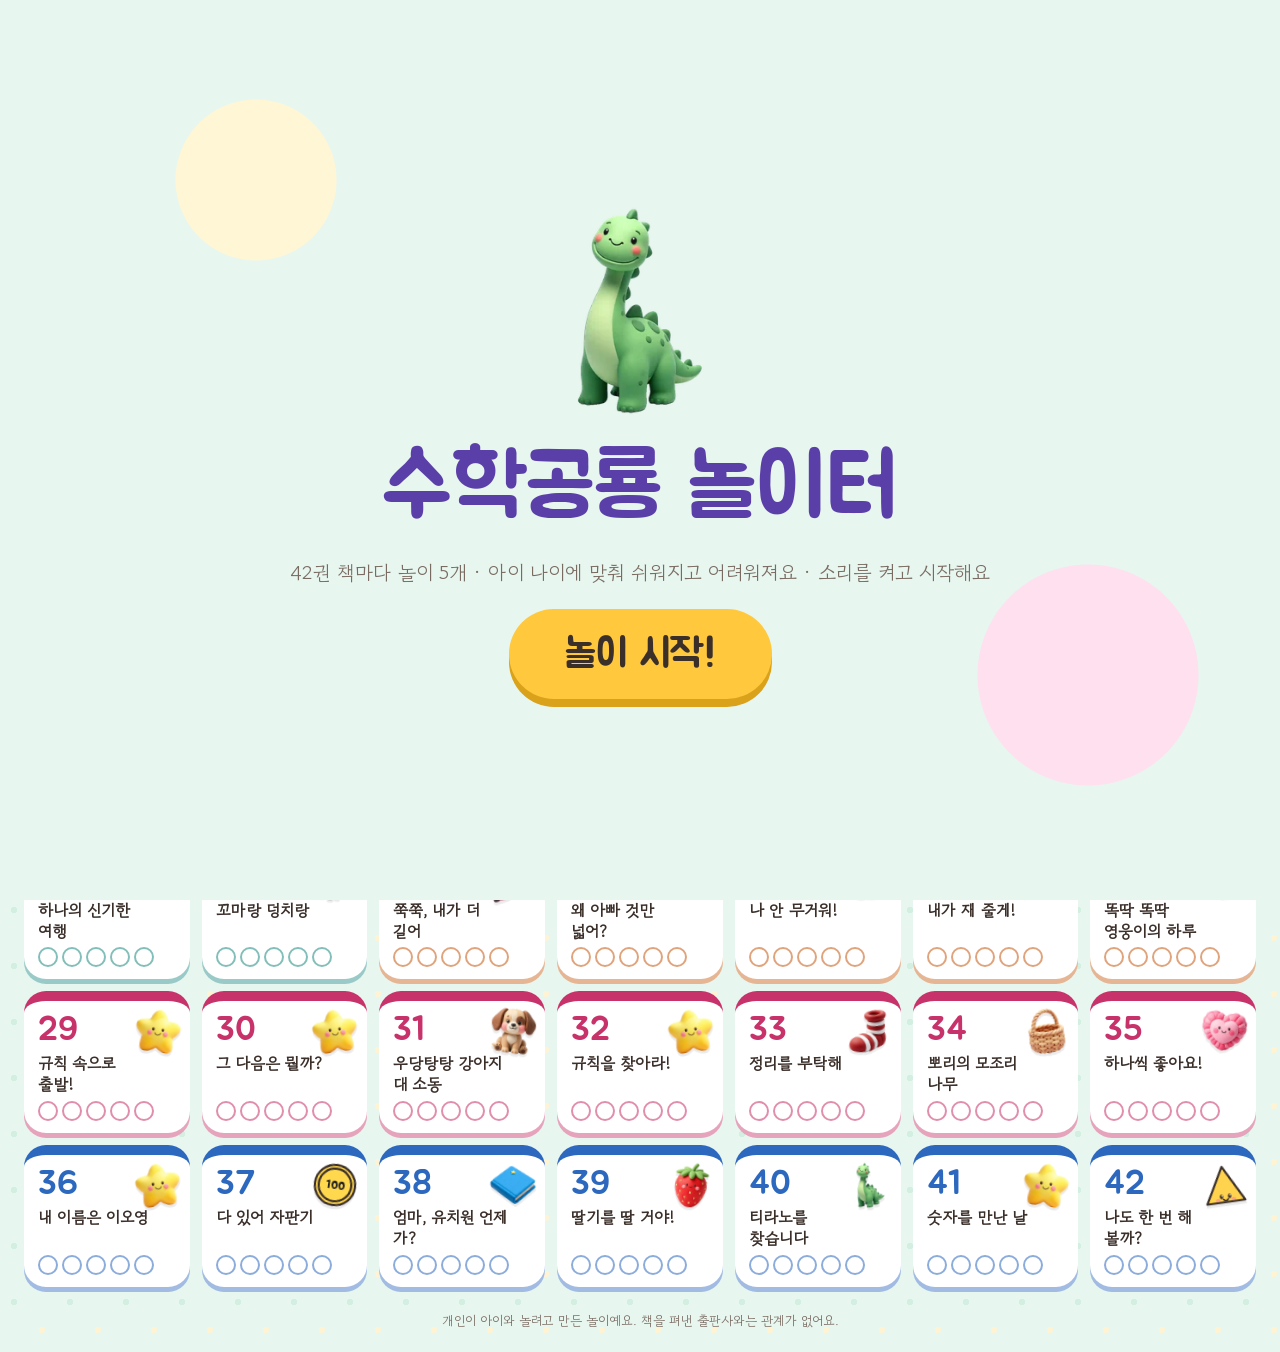
==== commit 5bb230b1: "놀이 그림을 클레이 그림으로 바꿈(아이콘 50개·배경 2장), 도형은 정확한 그림 유지 Co-Authored-By: Claude Opus 5.5 <noreply@anthropic." ====
--- a/mathdino.html
+++ b/mathdino.html
@@ -113,7 +113,7 @@
 .panel{fill:#f7f4ff;stroke:#d9cff5;stroke-width:4}
 .goodp{fill:#d8f5e5;stroke:var(--good)}
 .slot{fill:#f7f4ff;stroke:#d9cff5;stroke-width:3;stroke-dasharray:10 8}
-g.gray use{filter:grayscale(1);opacity:.35}
+g.gray use{filter:grayscale(1) brightness(.82) contrast(1.15);opacity:.6}
 .cell{fill:#fff;stroke:#b9a3e8;stroke-width:4}
 .mark .cell{fill:#ffe9a6}
 .token{fill:var(--accent);transition:opacity .15s}.token.off{fill:#efeaf9}
@@ -421,7 +421,7 @@
 
 <div id="fx" aria-hidden="true"></div>
 <div id="bubble" class="bubble" aria-live="polite"></div>
-<svg width="0" height="0" style="position:absolute" aria-hidden="true"><defs><symbol id="g-apple" viewBox="0 0 100 100"><image href="art/apple.webp?v=1795567426" x="0" y="0" width="100" height="100"/></symbol><symbol id="g-star" viewBox="0 0 100 100"><image href="art/star.webp?v=1795567430" x="0" y="0" width="100" height="100"/></symbol><symbol id="g-fish" viewBox="0 0 100 100"><image href="art/fish.webp?v=1795567432" x="0" y="0" width="100" height="100"/></symbol><symbol id="g-carrot" viewBox="0 0 100 100"><g fill="none" stroke="#3b2f2a" stroke-width="4.5" stroke-linejoin="round" stroke-linecap="round"><path fill="#ffa24d" d="M30 30Q40 20 50 30L82 88Q80 93 75 90Z"/><path d="M33 28L18 10M40 25L38 6M46 27L58 9"/><path d="M48 45L56 43M58 60L65 58M66 74L72 72"/></g></symbol><symbol id="g-ball" viewBox="0 0 100 100"><g fill="none" stroke="#3b2f2a" stroke-width="4.5" stroke-linejoin="round" stroke-linecap="round"><circle fill="#8f96ff" cx="50" cy="50" r="36"/><path d="M14 50Q50 30 86 50"/><path d="M50 14Q34 50 50 86"/><ellipse cx="34" cy="30" rx="6" ry="9" fill="#fff" opacity=".6" stroke="none" transform="rotate(-25 34 30)"/></g></symbol><symbol id="g-ghost" viewBox="0 0 100 100"><g fill="none" stroke="#3b2f2a" stroke-width="4.5" stroke-linejoin="round" stroke-linecap="round"><path fill="#ffffff" d="M24 86L24 44C24 14 76 14 76 44L76 86L67 78L58 86L50 78L42 86L33 78Z"/><circle cx="40" cy="44" r="4" fill="#222"/><circle cx="60" cy="44" r="4" fill="#222"/><path d="M44 58Q50 64 56 58"/></g></symbol><symbol id="g-bean" viewBox="0 0 100 100"><g fill="none" stroke="#3b2f2a" stroke-width="4.5" stroke-linejoin="round" stroke-linecap="round"><path fill="#9ad98a" d="M22 40C24 20 50 14 64 24C70 28 74 26 80 28C92 34 90 62 78 74C64 88 34 86 24 70C18 60 20 50 22 40Z"/><path d="M58 36Q62 46 56 54"/><g class="kf" stroke="none"><ellipse cx="39.5" cy="60.0" rx="2.8" ry="3.6" fill="#3b2f2a"/><ellipse cx="52.5" cy="60.0" rx="2.8" ry="3.6" fill="#3b2f2a"/><circle cx="40.5" cy="58.7" r="1.1" fill="#fff"/><circle cx="53.5" cy="58.7" r="1.1" fill="#fff"/><ellipse cx="33.5" cy="65.0" rx="4.0" ry="2.5" fill="#ff7f9e" opacity=".55"/><ellipse cx="58.5" cy="65.0" rx="4.0" ry="2.5" fill="#ff7f9e" opacity=".55"/><path d="M42.0 64.5 Q46.0 69.0 50.0 64.5" fill="none" stroke="#3b2f2a" stroke-width="2.6" stroke-linecap="round"/></g></g></symbol><symbol id="g-mosquito" viewBox="0 0 100 100"><g fill="none" stroke="#3b2f2a" stroke-width="4.5" stroke-linejoin="round" stroke-linecap="round"><ellipse fill="#c9c9d6" cx="50" cy="60" rx="8" ry="20"/><circle fill="#c9c9d6" cx="50" cy="32" r="8"/><path d="M50 24L50 8"/><ellipse fill="#c9c9d6" cx="34" cy="44" rx="16" ry="7" transform="rotate(-25 34 44)"/><ellipse fill="#c9c9d6" cx="66" cy="44" rx="16" ry="7" transform="rotate(25 66 44)"/><path d="M43 62L24 78M43 70L28 90M57 62L76 78M57 70L72 90"/></g></symbol><symbol id="g-strawberry" viewBox="0 0 100 100"><g fill="none" stroke="#3b2f2a" stroke-width="4.5" stroke-linejoin="round" stroke-linecap="round"><path fill="#ff6b88" d="M50 90C20 70 14 40 30 32C40 28 60 28 70 32C86 40 80 70 50 90Z"/><path d="M33 32L42 20L50 30L58 20L67 32"/><path d="M50 30L50 12"/><circle cx="40" cy="48" r="1.8" fill="#222"/><circle cx="58" cy="46" r="1.8" fill="#222"/><circle cx="49" cy="60" r="1.8" fill="#222"/><circle cx="38" cy="64" r="1.8" fill="#222"/><circle cx="61" cy="63" r="1.8" fill="#222"/><circle cx="50" cy="76" r="1.8" fill="#222"/><ellipse cx="36" cy="40" rx="4" ry="7" fill="#fff" opacity=".6" stroke="none" transform="rotate(-25 36 40)"/></g></symbol><symbol id="g-heart" viewBox="0 0 100 100"><g fill="none" stroke="#3b2f2a" stroke-width="4.5" stroke-linejoin="round" stroke-linecap="round"><path fill="#ff8fab" d="M50 86C10 56 14 20 38 22C46 23 50 30 50 36C50 30 54 23 62 22C86 20 90 56 50 86Z"/><ellipse cx="30" cy="30" rx="6" ry="9" fill="#fff" opacity=".6" stroke="none" transform="rotate(-25 30 30)"/><g class="kf" stroke="none"><ellipse cx="41.5" cy="46.0" rx="3.6" ry="4.7" fill="#3b2f2a"/><ellipse cx="58.5" cy="46.0" rx="3.6" ry="4.7" fill="#3b2f2a"/><circle cx="42.8" cy="44.3" r="1.4" fill="#fff"/><circle cx="59.8" cy="44.3" r="1.4" fill="#fff"/><ellipse cx="33.8" cy="52.5" rx="5.2" ry="3.2" fill="#ff7f9e" opacity=".55"/><ellipse cx="66.2" cy="52.5" rx="5.2" ry="3.2" fill="#ff7f9e" opacity=".55"/><path d="M44.8 51.9 Q50.0 57.7 55.2 51.9" fill="none" stroke="#3b2f2a" stroke-width="3.4" stroke-linecap="round"/></g></g></symbol><symbol id="g-flower" viewBox="0 0 100 100"><g fill="none" stroke="#3b2f2a" stroke-width="4.5" stroke-linejoin="round" stroke-linecap="round"><circle fill="#ffb8d6" cx="50" cy="26" r="13"/><circle fill="#ffb8d6" cx="73" cy="42" r="13"/><circle fill="#ffb8d6" cx="65" cy="68" r="13"/><circle fill="#ffb8d6" cx="35" cy="68" r="13"/><circle fill="#ffb8d6" cx="27" cy="42" r="13"/><circle fill="#ffb8d6" cx="50" cy="50" r="11"/><g class="kf" stroke="none"><ellipse cx="46.1" cy="50.0" rx="1.7" ry="2.2" fill="#3b2f2a"/><ellipse cx="53.9" cy="50.0" rx="1.7" ry="2.2" fill="#3b2f2a"/><circle cx="46.7" cy="49.2" r="0.7" fill="#fff"/><circle cx="54.5" cy="49.2" r="0.7" fill="#fff"/><ellipse cx="42.5" cy="53.0" rx="2.4" ry="1.5" fill="#ff7f9e" opacity=".55"/><ellipse cx="57.5" cy="53.0" rx="2.4" ry="1.5" fill="#ff7f9e" opacity=".55"/><path d="M47.6 52.7 Q50.0 55.4 52.4 52.7" fill="none" stroke="#3b2f2a" stroke-width="1.6" stroke-linecap="round"/></g></g></symbol><symbol id="g-shell" viewBox="0 0 100 100"><g fill="none" stroke="#3b2f2a" stroke-width="4.5" stroke-linejoin="round" stroke-linecap="round"><path fill="#ffd9b5" d="M12 74Q50 2 88 74Q50 88 12 74Z"/><path d="M50 80L50 18M50 80L30 30M50 80L70 30M50 80L18 56M50 80L82 56"/></g></symbol><symbol id="g-cookie" viewBox="0 0 100 100"><g fill="none" stroke="#3b2f2a" stroke-width="4.5" stroke-linejoin="round" stroke-linecap="round"><circle fill="#e8b27d" cx="50" cy="50" r="36"/><circle fill="#e8b27d" cx="38" cy="38" r="4"/><circle fill="#e8b27d" cx="62" cy="40" r="4"/><circle fill="#e8b27d" cx="50" cy="58" r="4"/><circle fill="#e8b27d" cx="35" cy="64" r="4"/><circle fill="#e8b27d" cx="66" cy="64" r="4"/></g></symbol><symbol id="g-balloon" viewBox="0 0 100 100"><g fill="none" stroke="#3b2f2a" stroke-width="4.5" stroke-linejoin="round" stroke-linecap="round"><ellipse fill="#ff7a7a" cx="50" cy="38" rx="25" ry="30"/><path fill="#ff7a7a" d="M46 68L54 68L50 74Z"/><path d="M50 74Q42 84 52 92Q58 97 50 99"/><ellipse cx="36" cy="24" rx="6" ry="10" fill="#fff" opacity=".6" stroke="none" transform="rotate(-25 36 24)"/><g class="kf" stroke="none"><ellipse cx="42.2" cy="38.0" rx="3.4" ry="4.3" fill="#3b2f2a"/><ellipse cx="57.8" cy="38.0" rx="3.4" ry="4.3" fill="#3b2f2a"/><circle cx="43.4" cy="36.4" r="1.3" fill="#fff"/><circle cx="59.0" cy="36.4" r="1.3" fill="#fff"/><ellipse cx="35.0" cy="44.0" rx="4.8" ry="3.0" fill="#ff7f9e" opacity=".55"/><ellipse cx="65.0" cy="44.0" rx="4.8" ry="3.0" fill="#ff7f9e" opacity=".55"/><path d="M45.2 43.4 Q50.0 48.8 54.8 43.4" fill="none" stroke="#3b2f2a" stroke-width="3.1" stroke-linecap="round"/></g></g></symbol><symbol id="g-dino" viewBox="0 0 100 100"><g fill="none" stroke="#3b2f2a" stroke-width="4.5" stroke-linejoin="round" stroke-linecap="round"><path fill="#7fd49c" d="M8 82L14 60C18 50 34 46 46 46L58 44L62 20C64 10 80 8 84 16L86 26L74 28L72 48C80 54 90 66 96 80L84 78L80 90L70 90L68 78L44 78L42 90L32 90L30 78Z"/><circle cx="74" cy="17" r="2.5" fill="#222"/></g></symbol><symbol id="g-house" viewBox="0 0 100 100"><g fill="none" stroke="#3b2f2a" stroke-width="4.5" stroke-linejoin="round" stroke-linecap="round"><path d="M16 50L50 18L84 50"/><path d="M24 44L24 86L76 86L76 44"/><rect fill="#ffd98a" x="42" y="62" width="16" height="24"/><rect fill="#ffd98a" x="30" y="52" width="10" height="10"/></g></symbol><symbol id="g-car" viewBox="0 0 100 100"><g fill="none" stroke="#3b2f2a" stroke-width="4.5" stroke-linejoin="round" stroke-linecap="round"><path fill="#6fb4ff" d="M8 66L8 52L22 50L32 34L66 34L78 50L92 54L92 66Z"/><path fill="#6fb4ff" d="M34 38L32 50L48 50L48 38ZM52 38L52 50L72 50L64 38Z"/><circle cx="28" cy="68" r="9" fill="#fff"/><circle cx="74" cy="68" r="9" fill="#fff"/></g></symbol><symbol id="g-cupcake" viewBox="0 0 100 100"><g fill="none" stroke="#3b2f2a" stroke-width="4.5" stroke-linejoin="round" stroke-linecap="round"><path fill="#ffc2d4" d="M24 50L32 88L68 88L76 50Z"/><path fill="#ffc2d4" d="M20 50C16 36 30 26 40 30C44 18 58 18 62 28C74 24 86 36 80 50Z"/><path d="M40 50L42 88M50 50L50 88M60 50L58 88"/><circle fill="#ffc2d4" cx="50" cy="16" r="5"/><g class="kf" stroke="none"><ellipse cx="44.1" cy="40.0" rx="2.5" ry="3.2" fill="#3b2f2a"/><ellipse cx="55.9" cy="40.0" rx="2.5" ry="3.2" fill="#3b2f2a"/><circle cx="45.0" cy="38.8" r="1.0" fill="#fff"/><circle cx="56.8" cy="38.8" r="1.0" fill="#fff"/><ellipse cx="38.8" cy="44.5" rx="3.6" ry="2.2" fill="#ff7f9e" opacity=".55"/><ellipse cx="61.2" cy="44.5" rx="3.6" ry="2.2" fill="#ff7f9e" opacity=".55"/><path d="M46.4 44.0 Q50.0 48.1 53.6 44.0" fill="none" stroke="#3b2f2a" stroke-width="2.3" stroke-linecap="round"/></g></g></symbol><symbol id="g-tree" viewBox="0 0 100 100"><g fill="none" stroke="#3b2f2a" stroke-width="4.5" stroke-linejoin="round" stroke-linecap="round"><path fill="#6fcf8c" d="M50 10L20 50L36 50L14 76L86 76L64 50L80 50Z"/><rect fill="#6fcf8c" x="43" y="76" width="14" height="16"/><g class="kf" stroke="none"><ellipse cx="44.8" cy="64.0" rx="2.2" ry="2.9" fill="#3b2f2a"/><ellipse cx="55.2" cy="64.0" rx="2.2" ry="2.9" fill="#3b2f2a"/><circle cx="45.6" cy="63.0" r="0.9" fill="#fff"/><circle cx="56.0" cy="63.0" r="0.9" fill="#fff"/><ellipse cx="40.0" cy="68.0" rx="3.2" ry="2.0" fill="#ff7f9e" opacity=".55"/><ellipse cx="60.0" cy="68.0" rx="3.2" ry="2.0" fill="#ff7f9e" opacity=".55"/><path d="M46.8 67.6 Q50.0 71.2 53.2 67.6" fill="none" stroke="#3b2f2a" stroke-width="2.1" stroke-linecap="round"/></g></g></symbol><symbol id="g-dog" viewBox="0 0 100 100"><g fill="none" stroke="#3b2f2a" stroke-width="4.5" stroke-linejoin="round" stroke-linecap="round"><circle fill="#e8bd8a" cx="50" cy="54" r="28"/><path d="M26 40C12 30 14 62 24 66"/><path d="M74 40C88 30 86 62 76 66"/><circle cx="40" cy="50" r="3" fill="#222"/><circle cx="60" cy="50" r="3" fill="#222"/><ellipse cx="50" cy="62" rx="6" ry="4" fill="#222"/><path d="M44 70Q50 76 56 70"/></g></symbol><symbol id="g-sun" viewBox="0 0 100 100"><g fill="none" stroke="#3b2f2a" stroke-width="4.5" stroke-linejoin="round" stroke-linecap="round"><circle fill="#ffd84d" cx="50" cy="50" r="20"/><path d="M50 8L50 20M50 80L50 92M8 50L20 50M80 50L92 50M20 20L28 28M72 72L80 80M80 20L72 28M28 72L20 80"/><g class="kf" stroke="none"><ellipse cx="43.2" cy="50.0" rx="2.9" ry="3.8" fill="#3b2f2a"/><ellipse cx="56.8" cy="50.0" rx="2.9" ry="3.8" fill="#3b2f2a"/><circle cx="44.2" cy="48.6" r="1.2" fill="#fff"/><circle cx="57.9" cy="48.6" r="1.2" fill="#fff"/><ellipse cx="36.9" cy="55.2" rx="4.2" ry="2.6" fill="#ff7f9e" opacity=".55"/><ellipse cx="63.1" cy="55.2" rx="4.2" ry="2.6" fill="#ff7f9e" opacity=".55"/><path d="M45.8 54.7 Q50.0 59.5 54.2 54.7" fill="none" stroke="#3b2f2a" stroke-width="2.7" stroke-linecap="round"/></g></g></symbol><symbol id="g-moon" viewBox="0 0 100 100"><g fill="none" stroke="#3b2f2a" stroke-width="4.5" stroke-linejoin="round" stroke-linecap="round"><path fill="#ffe79a" d="M62 12C30 16 18 56 38 78C52 92 76 88 88 74C62 78 44 56 52 34C55 24 58 18 62 12Z"/><path fill="#ffe79a" d="M76 24L78 30L84 30L79 34L81 40L76 36L71 40L73 34L68 30L74 30Z"/></g></symbol><symbol id="g-bowl" viewBox="0 0 100 100"><g fill="none" stroke="#3b2f2a" stroke-width="4.5" stroke-linejoin="round" stroke-linecap="round"><path fill="#f4f4f4" d="M14 48L86 48Q82 86 50 86Q18 86 14 48Z"/><path d="M38 40Q32 30 38 22M50 40Q44 30 50 18M62 40Q56 30 62 22"/></g></symbol><symbol id="g-brush" viewBox="0 0 100 100"><g fill="none" stroke="#3b2f2a" stroke-width="4.5" stroke-linejoin="round" stroke-linecap="round"><rect fill="#8fdcf5" x="8" y="56" width="62" height="12" rx="6"/><path fill="#8fdcf5" d="M70 60L90 54L92 66L70 66Z"/><path d="M74 54L74 42M78 53L78 40M82 52L82 40M86 51L86 42M90 50L90 44"/></g></symbol><symbol id="g-book" viewBox="0 0 100 100"><g fill="none" stroke="#3b2f2a" stroke-width="4.5" stroke-linejoin="round" stroke-linecap="round"><path fill="#b3a6ff" d="M50 24C38 16 22 16 10 20L10 82C22 78 38 78 50 86C62 78 78 78 90 82L90 20C78 16 62 16 50 24Z"/><path d="M50 24L50 86"/></g></symbol><symbol id="g-grape" viewBox="0 0 100 100"><g fill="none" stroke="#3b2f2a" stroke-width="4.5" stroke-linejoin="round" stroke-linecap="round"><circle fill="#b38cff" cx="40" cy="30" r="11"/><circle fill="#b38cff" cx="62" cy="30" r="11"/><circle fill="#b38cff" cx="30" cy="50" r="11"/><circle fill="#b38cff" cx="51" cy="50" r="11"/><circle fill="#b38cff" cx="72" cy="50" r="11"/><circle fill="#b38cff" cx="40" cy="70" r="11"/><circle fill="#b38cff" cx="62" cy="70" r="11"/><circle fill="#b38cff" cx="51" cy="88" r="9"/><path d="M51 19L54 6"/><ellipse cx="40" cy="40" rx="3" ry="5" fill="#fff" opacity=".6" stroke="none" transform="rotate(-25 40 40)"/></g></symbol><symbol id="g-rock" viewBox="0 0 100 100"><g fill="none" stroke="#3b2f2a" stroke-width="4.5" stroke-linejoin="round" stroke-linecap="round"><path fill="#b8b2ad" d="M10 80L18 52L34 44L42 30L60 34L74 28L88 50L94 80Z"/><path d="M34 44L44 58L42 80M60 34L62 52L74 62"/></g></symbol><symbol id="g-feather" viewBox="0 0 100 100"><g fill="none" stroke="#3b2f2a" stroke-width="4.5" stroke-linejoin="round" stroke-linecap="round"><path fill="#f4f4f4" d="M84 10C52 16 30 40 24 76C40 70 70 52 84 10Z"/><path d="M14 92L70 24"/><path d="M40 58L30 54M48 48L38 42M56 38L48 30M46 62L52 68M56 52L64 58M64 42L72 46"/></g></symbol><symbol id="g-leaf" viewBox="0 0 100 100"><g fill="none" stroke="#3b2f2a" stroke-width="4.5" stroke-linejoin="round" stroke-linecap="round"><path fill="#8fd97a" d="M14 86C10 40 46 12 88 14C88 58 60 88 14 86Z"/><path d="M14 86L70 32"/></g></symbol><symbol id="g-melon" viewBox="0 0 100 100"><g fill="none" stroke="#3b2f2a" stroke-width="4.5" stroke-linejoin="round" stroke-linecap="round"><circle fill="#7fd47a" cx="50" cy="52" r="38"/><path d="M50 14Q34 52 50 90M50 14Q66 52 50 90M50 14Q16 52 30 84M50 14Q84 52 70 84"/></g></symbol><symbol id="g-box" viewBox="0 0 100 100"><g fill="none" stroke="#3b2f2a" stroke-width="4.5" stroke-linejoin="round" stroke-linecap="round"><path fill="#e8c08f" d="M14 34L50 18L86 34L86 74L50 90L14 74Z"/><path d="M14 34L50 50L86 34M50 50L50 90"/><g class="kf" stroke="none"><ellipse cx="24.1" cy="68.0" rx="2.5" ry="3.2" fill="#3b2f2a"/><ellipse cx="35.9" cy="68.0" rx="2.5" ry="3.2" fill="#3b2f2a"/><circle cx="25.0" cy="66.8" r="1.0" fill="#fff"/><circle cx="36.8" cy="66.8" r="1.0" fill="#fff"/><ellipse cx="18.8" cy="72.5" rx="3.6" ry="2.2" fill="#ff7f9e" opacity=".55"/><ellipse cx="41.2" cy="72.5" rx="3.6" ry="2.2" fill="#ff7f9e" opacity=".55"/><path d="M26.4 72.0 Q30.0 76.1 33.6 72.0" fill="none" stroke="#3b2f2a" stroke-width="2.3" stroke-linecap="round"/></g></g></symbol><symbol id="g-sprout" viewBox="0 0 100 100"><g fill="none" stroke="#3b2f2a" stroke-width="4.5" stroke-linejoin="round" stroke-linecap="round"><path d="M50 90L50 50"/><path fill="#9ad98a" d="M50 60C30 60 22 44 26 34C40 34 50 44 50 60Z"/><path fill="#9ad98a" d="M50 52C64 52 76 40 74 28C60 28 50 38 50 52Z"/><path d="M26 90L74 90"/></g></symbol><symbol id="g-seed" viewBox="0 0 100 100"><g fill="none" stroke="#3b2f2a" stroke-width="4.5" stroke-linejoin="round" stroke-linecap="round"><ellipse fill="#c9a27a" cx="50" cy="56" rx="16" ry="22" transform="rotate(-20 50 56)"/><path d="M20 90L80 90"/></g></symbol><symbol id="g-sock" viewBox="0 0 100 100"><g fill="none" stroke="#3b2f2a" stroke-width="4.5" stroke-linejoin="round" stroke-linecap="round"><path fill="#ffb0bb" d="M36 10L64 10L64 56L80 70C90 80 80 94 68 88L40 74C34 70 36 64 36 58Z"/><path d="M36 22L64 22"/></g></symbol><symbol id="g-coin" viewBox="0 0 100 100"><g fill="none" stroke="#3b2f2a" stroke-width="4.5" stroke-linejoin="round" stroke-linecap="round"><circle fill="#ffd84d" cx="50" cy="50" r="42"/><circle fill="#ffd84d" cx="50" cy="50" r="34"/><text x="50" y="58" text-anchor="middle" font-size="22" font-weight="900" fill="#222" stroke="none">100</text></g></symbol><symbol id="g-basket" viewBox="0 0 100 100"><g fill="none" stroke="#3b2f2a" stroke-width="4.5" stroke-linejoin="round" stroke-linecap="round"><path fill="#fff" d="M10 44L90 44L80 92L20 92Z"/><path d="M24 44C24 10 76 10 76 44"/><path d="M14 60L86 60M17 76L83 76"/></g></symbol><symbol id="g-bear" viewBox="0 0 100 100"><g fill="none" stroke="#3b2f2a" stroke-width="4.5" stroke-linejoin="round" stroke-linecap="round"><circle fill="#d6a36f" cx="50" cy="56" r="28"/><circle fill="#d6a36f" cx="28" cy="30" r="10"/><circle fill="#d6a36f" cx="72" cy="30" r="10"/><circle cx="40" cy="52" r="3" fill="#222"/><circle cx="60" cy="52" r="3" fill="#222"/><ellipse fill="#d6a36f" cx="50" cy="66" rx="10" ry="8"/><circle cx="50" cy="63" r="3" fill="#222"/></g></symbol><symbol id="g-cat" viewBox="0 0 100 100"><g fill="none" stroke="#3b2f2a" stroke-width="4.5" stroke-linejoin="round" stroke-linecap="round"><circle fill="#ffc27a" cx="50" cy="56" r="28"/><path d="M28 40L26 16L44 30M72 40L74 16L56 30"/><circle cx="40" cy="54" r="3" fill="#222"/><circle cx="60" cy="54" r="3" fill="#222"/><path d="M46 64L50 67L54 64M20 60L36 62M20 68L36 66M80 60L64 62M80 68L64 66"/></g></symbol><symbol id="g-rabbit" viewBox="0 0 100 100"><g fill="none" stroke="#3b2f2a" stroke-width="4.5" stroke-linejoin="round" stroke-linecap="round"><circle fill="#ffffff" cx="50" cy="62" r="24"/><ellipse fill="#ffffff" cx="40" cy="24" rx="7" ry="20"/><ellipse fill="#ffffff" cx="60" cy="24" rx="7" ry="20"/><circle cx="42" cy="58" r="3" fill="#222"/><circle cx="58" cy="58" r="3" fill="#222"/><path d="M46 68L50 71L54 68"/></g></symbol><symbol id="g-chick" viewBox="0 0 100 100"><g fill="none" stroke="#3b2f2a" stroke-width="4.5" stroke-linejoin="round" stroke-linecap="round"><circle fill="#ffe566" cx="50" cy="56" r="26"/><circle fill="#ffe566" cx="50" cy="28" r="16"/><path d="M62 28L74 32L62 36"/><circle cx="54" cy="24" r="2.5" fill="#222"/><path d="M40 88L40 96M60 88L60 96"/></g></symbol><symbol id="g-duck" viewBox="0 0 100 100"><g fill="none" stroke="#3b2f2a" stroke-width="4.5" stroke-linejoin="round" stroke-linecap="round"><path fill="#ffe566" d="M20 60C20 44 40 42 52 50C50 30 72 24 78 40L90 42L78 48C82 70 64 84 44 82C30 80 20 72 20 60Z"/><circle cx="68" cy="38" r="2.5" fill="#222"/></g></symbol><symbol id="g-egg" viewBox="0 0 100 100"><g fill="none" stroke="#3b2f2a" stroke-width="4.5" stroke-linejoin="round" stroke-linecap="round"><path fill="#fff7e6" d="M50 10C30 10 18 48 20 66C22 84 36 92 50 92C64 92 78 84 80 66C82 48 70 10 50 10Z"/><path d="M24 54L36 46L46 56L56 46L66 56L77 48"/><ellipse cx="36" cy="40" rx="5" ry="9" fill="#fff" opacity=".6" stroke="none" transform="rotate(-25 36 40)"/><g class="kf" stroke="none"><ellipse cx="43.5" cy="72.0" rx="2.8" ry="3.6" fill="#3b2f2a"/><ellipse cx="56.5" cy="72.0" rx="2.8" ry="3.6" fill="#3b2f2a"/><circle cx="44.5" cy="70.7" r="1.1" fill="#fff"/><circle cx="57.5" cy="70.7" r="1.1" fill="#fff"/><ellipse cx="37.5" cy="77.0" rx="4.0" ry="2.5" fill="#ff7f9e" opacity=".55"/><ellipse cx="62.5" cy="77.0" rx="4.0" ry="2.5" fill="#ff7f9e" opacity=".55"/><path d="M46.0 76.5 Q50.0 81.0 54.0 76.5" fill="none" stroke="#3b2f2a" stroke-width="2.6" stroke-linecap="round"/></g></g></symbol><symbol id="g-pencil" viewBox="0 0 100 100"><g fill="none" stroke="#3b2f2a" stroke-width="4.5" stroke-linejoin="round" stroke-linecap="round"><path fill="#ffd84d" d="M10 40L74 40L92 50L74 60L10 60Z"/><path d="M74 40L74 60M84 45L84 55"/></g></symbol><symbol id="g-spoon" viewBox="0 0 100 100"><g fill="none" stroke="#3b2f2a" stroke-width="4.5" stroke-linejoin="round" stroke-linecap="round"><ellipse fill="#e6e6e6" cx="50" cy="26" rx="14" ry="18"/><path d="M50 44L50 92"/></g></symbol><symbol id="g-bed" viewBox="0 0 100 100"><g fill="none" stroke="#3b2f2a" stroke-width="4.5" stroke-linejoin="round" stroke-linecap="round"><path d="M8 80L8 40M8 64L92 64L92 80M8 64L8 52L30 52L30 64M30 56L92 56L92 64"/></g></symbol><symbol id="g-clock" viewBox="0 0 100 100"><g fill="none" stroke="#3b2f2a" stroke-width="4.5" stroke-linejoin="round" stroke-linecap="round"><circle fill="#ffffff" cx="50" cy="50" r="38"/><path d="M50 50L50 24M50 50L68 50"/></g></symbol><symbol id="g-toy" viewBox="0 0 100 100"><g fill="none" stroke="#3b2f2a" stroke-width="4.5" stroke-linejoin="round" stroke-linecap="round"><rect fill="#ff9a6b" x="12" y="58" width="34" height="30"/><rect fill="#ff9a6b" x="54" y="58" width="34" height="30"/><rect fill="#ff9a6b" x="32" y="26" width="34" height="32"/><path d="M29 64L29 82M71 64L71 82M49 34L49 50"/></g></symbol><symbol id="g-milk" viewBox="0 0 100 100"><g fill="none" stroke="#3b2f2a" stroke-width="4.5" stroke-linejoin="round" stroke-linecap="round"><path fill="#ffffff" d="M30 30L50 14L70 30L70 90L30 90Z"/><path d="M30 30L70 30"/><path fill="#ffffff" d="M40 50L60 50L60 70L40 70Z"/></g></symbol><symbol id="g-umbrella" viewBox="0 0 100 100"><g fill="none" stroke="#3b2f2a" stroke-width="4.5" stroke-linejoin="round" stroke-linecap="round"><path fill="#ff7aa8" d="M10 50Q50 0 90 50Z"/><path d="M50 50L50 84Q50 92 42 90"/></g></symbol><symbol id="g-snowman" viewBox="0 0 100 100"><g fill="none" stroke="#3b2f2a" stroke-width="4.5" stroke-linejoin="round" stroke-linecap="round"><circle fill="#ffffff" cx="50" cy="30" r="16"/><circle fill="#ffffff" cx="50" cy="68" r="24"/><circle cx="45" cy="27" r="2" fill="#222"/><circle cx="55" cy="27" r="2" fill="#222"/><path d="M50 32L60 35L50 37"/></g></symbol><symbol id="g-triangle" viewBox="0 0 100 100"><g fill="none" stroke="#3b2f2a" stroke-width="4.5" stroke-linejoin="round" stroke-linecap="round"><polygon fill="#ffd34d" points="50,12 90,86 10,86"/><g class="kf" stroke="none"><ellipse cx="41.5" cy="74.0" rx="3.6" ry="4.7" fill="#3b2f2a"/><ellipse cx="58.5" cy="74.0" rx="3.6" ry="4.7" fill="#3b2f2a"/><circle cx="42.8" cy="72.3" r="1.4" fill="#fff"/><circle cx="59.8" cy="72.3" r="1.4" fill="#fff"/><ellipse cx="33.8" cy="80.5" rx="5.2" ry="3.2" fill="#ff7f9e" opacity=".55"/><ellipse cx="66.2" cy="80.5" rx="5.2" ry="3.2" fill="#ff7f9e" opacity=".55"/><path d="M44.8 79.8 Q50.0 85.7 55.2 79.8" fill="none" stroke="#3b2f2a" stroke-width="3.4" stroke-linecap="round"/></g></g></symbol><symbol id="g-square" viewBox="0 0 100 100"><g fill="none" stroke="#3b2f2a" stroke-width="4.5" stroke-linejoin="round" stroke-linecap="round"><rect fill="#7cc4f5" x="14" y="14" width="72" height="72"/><g class="kf" stroke="none"><ellipse cx="40.2" cy="52.0" rx="4.2" ry="5.4" fill="#3b2f2a"/><ellipse cx="59.8" cy="52.0" rx="4.2" ry="5.4" fill="#3b2f2a"/><circle cx="41.8" cy="50.0" r="1.7" fill="#fff"/><circle cx="61.2" cy="50.0" r="1.7" fill="#fff"/><ellipse cx="31.2" cy="59.5" rx="6.0" ry="3.8" fill="#ff7f9e" opacity=".55"/><ellipse cx="68.8" cy="59.5" rx="6.0" ry="3.8" fill="#ff7f9e" opacity=".55"/><path d="M44.0 58.8 Q50.0 65.5 56.0 58.8" fill="none" stroke="#3b2f2a" stroke-width="3.9" stroke-linecap="round"/></g></g></symbol><symbol id="g-circle" viewBox="0 0 100 100"><g fill="none" stroke="#3b2f2a" stroke-width="4.5" stroke-linejoin="round" stroke-linecap="round"><circle fill="#ff7a6b" cx="50" cy="50" r="38"/><ellipse cx="32" cy="34" rx="7" ry="11" fill="#fff" opacity=".6" stroke="none" transform="rotate(-25 32 34)"/><g class="kf" stroke="none"><ellipse cx="40.2" cy="52.0" rx="4.2" ry="5.4" fill="#3b2f2a"/><ellipse cx="59.8" cy="52.0" rx="4.2" ry="5.4" fill="#3b2f2a"/><circle cx="41.8" cy="50.0" r="1.7" fill="#fff"/><circle cx="61.2" cy="50.0" r="1.7" fill="#fff"/><ellipse cx="31.2" cy="59.5" rx="6.0" ry="3.8" fill="#ff7f9e" opacity=".55"/><ellipse cx="68.8" cy="59.5" rx="6.0" ry="3.8" fill="#ff7f9e" opacity=".55"/><path d="M44.0 58.8 Q50.0 65.5 56.0 58.8" fill="none" stroke="#3b2f2a" stroke-width="3.9" stroke-linecap="round"/></g></g></symbol><symbol id="g-rect" viewBox="0 0 100 100"><g fill="none" stroke="#3b2f2a" stroke-width="4.5" stroke-linejoin="round" stroke-linecap="round"><rect fill="#7fd49c" x="8" y="28" width="84" height="44"/><g class="kf" stroke="none"><ellipse cx="42.2" cy="52.0" rx="3.4" ry="4.3" fill="#3b2f2a"/><ellipse cx="57.8" cy="52.0" rx="3.4" ry="4.3" fill="#3b2f2a"/><circle cx="43.4" cy="50.4" r="1.3" fill="#fff"/><circle cx="59.0" cy="50.4" r="1.3" fill="#fff"/><ellipse cx="35.0" cy="58.0" rx="4.8" ry="3.0" fill="#ff7f9e" opacity=".55"/><ellipse cx="65.0" cy="58.0" rx="4.8" ry="3.0" fill="#ff7f9e" opacity=".55"/><path d="M45.2 57.4 Q50.0 62.8 54.8 57.4" fill="none" stroke="#3b2f2a" stroke-width="3.1" stroke-linecap="round"/></g></g></symbol><symbol id="g-cherry" viewBox="0 0 100 100"><g fill="none" stroke="#3b2f2a" stroke-width="4.5" stroke-linejoin="round" stroke-linecap="round"><circle fill="#ef4b62" cx="32" cy="70" r="16"/><circle fill="#ef4b62" cx="68" cy="70" r="16"/><path d="M32 54Q40 20 60 10M68 54Q64 30 60 10"/><ellipse cx="28" cy="78" rx="3" ry="5" fill="#fff" opacity=".6" stroke="none" transform="rotate(-25 28 78)"/><g class="kf" stroke="none"><ellipse cx="29.1" cy="76.0" rx="1.7" ry="2.2" fill="#3b2f2a"/><ellipse cx="36.9" cy="76.0" rx="1.7" ry="2.2" fill="#3b2f2a"/><circle cx="29.7" cy="75.2" r="0.7" fill="#fff"/><circle cx="37.5" cy="75.2" r="0.7" fill="#fff"/><ellipse cx="25.5" cy="79.0" rx="2.4" ry="1.5" fill="#ff7f9e" opacity=".55"/><ellipse cx="40.5" cy="79.0" rx="2.4" ry="1.5" fill="#ff7f9e" opacity=".55"/><path d="M30.6 78.7 Q33.0 81.4 35.4 78.7" fill="none" stroke="#3b2f2a" stroke-width="1.6" stroke-linecap="round"/></g><g class="kf" stroke="none"><ellipse cx="53.1" cy="76.0" rx="1.7" ry="2.2" fill="#3b2f2a"/><ellipse cx="60.9" cy="76.0" rx="1.7" ry="2.2" fill="#3b2f2a"/><circle cx="53.7" cy="75.2" r="0.7" fill="#fff"/><circle cx="61.5" cy="75.2" r="0.7" fill="#fff"/><ellipse cx="49.5" cy="79.0" rx="2.4" ry="1.5" fill="#ff7f9e" opacity=".55"/><ellipse cx="64.5" cy="79.0" rx="2.4" ry="1.5" fill="#ff7f9e" opacity=".55"/><path d="M54.6 78.7 Q57.0 81.4 59.4 78.7" fill="none" stroke="#3b2f2a" stroke-width="1.6" stroke-linecap="round"/></g></g></symbol><symbol id="g-banana" viewBox="0 0 100 100"><g fill="none" stroke="#3b2f2a" stroke-width="4.5" stroke-linejoin="round" stroke-linecap="round"><path fill="#ffe680" d="M16 30C20 70 60 90 88 70C70 70 40 60 30 28Z"/><path d="M16 30L22 22"/></g></symbol></defs></svg><script>window.__PROG="mathdino";window.__CFG={"title": "수학공룡 놀이터", "sub": "42권 책마다 놀이 5개", "hint": "또는 아래에서 오늘 읽은 책을 골라요. 놀이 5개를 다 하면 책 한 권 완주!"};window.__DATA__={"books":[{"no":1,"title":"통통통! 콩이가 몇 개?","color":"#6A4BBE","levels":[{"g":"tapcount","p":{"icon":"bean","nums":[1,2,3,4,5]},"name":"눌러서 색칠하기"},{"g":"count","p":{"icon":"bean","nums":[3,5,2,4,1]},"name":"몇 개일까?"},{"g":"trace","p":{"nums":["1","2","3","4","5","6"]},"name":"손가락으로 따라 쓰기"},{"g":"dots","p":{"shape":"star"},"name":"점 잇기"},{"g":"count","p":{"dice":true},"name":"몇 개일까? 2"}]},{"no":2,"title":"차례 차례 착, 착, 착!","color":"#6A4BBE","levels":[{"g":"order","p":{"animals":["bear","cat","rabbit","dog","chick"],"kind":"train"},"name":"순서대로 태우기"},{"g":"ordinal","p":{"icon":"apple"},"name":"몇째일까?"},{"g":"order","p":{"animals":["rabbit","dog","duck"],"kind":"podium"},"name":"순서대로 태우기 2"},{"g":"numorder","p":{"maxn":5},"name":"숫자 차례로 누르기"},{"g":"routine","p":{},"name":"무엇을 먼저 할까?"}]},{"no":3,"title":"유령 셋, 소녀 하나","color":"#6A4BBE","levels":[{"g":"compare","p":{"icon":"ghost","icon2":"chick"},"name":"어느 쪽이 많을까?"},{"g":"tapcount","p":{"icon":"ghost","nums":[3,1,4,2,5]},"name":"눌러서 색칠하기"},{"g":"count","p":{"icon":"ghost","nums":[1,3,2,5,4]},"name":"몇 개일까?"},{"g":"bingo","p":{"kind":"num"},"name":"빙고"},{"g":"draw","p":{"prompt":"유령 셋, 소녀 하나! 내가 만든 유령 친구! 그림으로 그려 볼까?"},"name":"그림 그리기"}]},{"no":4,"title":"더 더 더!","color":"#6A4BBE","levels":[{"g":"tapcount","p":{"icon":"grape","nums":[1,2,3,4,5]},"name":"눌러서 색칠하기"},{"g":"frame","p":{"size":5,"nums":[1,2,3,4,5]},"name":"칸 채우기"},{"g":"frame","p":{"size":5,"nums":[1,2,3,4,5]},"name":"칸 채우기 2"},{"g":"add","p":{"icon":"apple","probs":[[2,1],[3,1],[4,1],[1,1]]},"name":"모두 몇 개?"},{"g":"compare","p":{"icon":"apple","icon2":null},"name":"어느 쪽이 많을까?"}]},{"no":5,"title":"애애앵 모기다!","color":"#6A4BBE","levels":[{"g":"hidden","p":{"icon":"mosquito","n":7},"name":"숨은 그림 찾기"},{"g":"bingo","p":{"kind":"num"},"name":"빙고"},{"g":"subtract","p":{"icon":"mosquito","probs":[[5,2],[4,1],[6,3]],"verb":"날아갔어요"},"name":"남은 건 몇 개?"},{"g":"count","p":{"icon":"mosquito","nums":[2,4,1,5,3]},"name":"몇 개일까?"},{"g":"tapcount","p":{"icon":"mosquito","nums":[2,4,3,5,1]},"name":"눌러서 색칠하기"}]},{"no":6,"title":"다섯 개 주세요","color":"#6A4BBE","levels":[{"g":"frame","p":{"size":5,"nums":[5,4,3,2,1]},"name":"칸 채우기"},{"g":"makeN","p":{"n":5,"icon":"cookie"},"name":"몇 개 더 있어야 할까?"},{"g":"tapcount","p":{"icon":"cookie","nums":[5,5,4,3,5]},"name":"눌러서 색칠하기"},{"g":"add","p":{"icon":"cookie","probs":[[1,4],[2,3],[3,2],[4,1]]},"name":"모두 몇 개?"},{"g":"trace","p":{"nums":["5","5","5","4","3","2"]},"name":"손가락으로 따라 쓰기"}]},{"no":7,"title":"여름 바다로 가요!","color":"#6A4BBE","levels":[{"g":"tapcount","p":{"icon":"fish","nums":[2,4,6,3,5]},"name":"눌러서 색칠하기"},{"g":"count","p":{"icon":"shell","nums":[4,6,2,5,3]},"name":"몇 개일까?"},{"g":"sort","p":{"set":"sea"},"name":"같은 것끼리"},{"g":"compare","p":{"icon":"fish","icon2":"shell"},"name":"어느 쪽이 많을까?"},{"g":"dots","p":{"shape":"fish"},"name":"점 잇기"}]},{"no":8,"title":"하나도 없어!","color":"#6A4BBE","levels":[{"g":"subtract","p":{"icon":"cookie","probs":[[3,3],[5,2],[2,2],[4,4]],"verb":"없어졌어요"},"name":"남은 건 몇 개?"},{"g":"frame","p":{"size":5,"nums":[0,2,5,1,3]},"name":"칸 채우기"},{"g":"count","p":{"icon":"apple","nums":[3,1,4,2]},"name":"몇 개일까?"},{"g":"trace","p":{"nums":["0","1","2","3","4","5"]},"name":"손가락으로 따라 쓰기"},{"g":"tapcount","p":{"icon":"cookie","nums":[0,5,2,0,4]},"name":"눌러서 색칠하기"}]},{"no":9,"title":"어서 오세요! 100 식당입니다","color":"#6A4BBE","levels":[{"g":"count","p":{"icon":"cookie","nums":[6,7,8,9,10]},"name":"몇 개일까?"},{"g":"findnum","p":{"upto":30},"name":"숫자 찾기"},{"g":"coins","p":{"items":[["bowl",3],["milk",1],["cupcake",2],["apple",1]]},"name":"동전 가게"},{"g":"frame","p":{"size":10,"nums":[10,7,9,6]},"name":"칸 채우기"},{"g":"trace","p":{"nums":["10","20","30","40","50","100"]},"name":"손가락으로 따라 쓰기"}]},{"no":10,"title":"토비는 당근 조각가","color":"#6A4BBE","levels":[{"g":"add","p":{"icon":"carrot","probs":[[2,1],[3,2],[1,3]]},"name":"모두 몇 개?"},{"g":"add","p":{"icon":"carrot","probs":[[2,1],[3,2],[1,3]]},"name":"모두 몇 개? 2"},{"g":"tapcount","p":{"icon":"carrot","nums":[2,3,4,5,6]},"name":"눌러서 색칠하기"},{"g":"count","p":{"icon":"carrot","nums":[3,4,5,6,2]},"name":"몇 개일까?"},{"g":"frame","p":{"size":5,"nums":[3,4,2,5,1]},"name":"칸 채우기"}]},{"no":11,"title":"꿀꺽 괴물의 신기한 공놀이","color":"#6A4BBE","levels":[{"g":"add","p":{"icon":"ball","probs":[[3,1],[2,2],[4,1],[1,2]]},"name":"모두 몇 개?"},{"g":"subtract","p":{"icon":"ball","probs":[[4,1],[5,2],[3,2],[6,1]],"verb":"꿀꺽 먹혔어요"},"name":"남은 건 몇 개?"},{"g":"numorder","p":{"maxn":10},"name":"숫자 차례로 누르기"},{"g":"maze","p":{"start":"ball","goal":"box"},"name":"미로 탈출"},{"g":"frame","p":{"size":10,"nums":[6,8,5,10]},"name":"칸 채우기"}]},{"no":12,"title":"사이 좋게 똑같이","color":"#6A4BBE","levels":[{"g":"share","p":{"total":6,"people":2,"icon":"cookie"},"name":"똑같이 나누기"},{"g":"share","p":{"total":8,"people":4,"icon":"strawberry"},"name":"똑같이 나누기 2"},{"g":"share","p":{"total":6,"people":3,"icon":"apple"},"name":"똑같이 나누기 3"},{"g":"share","p":{"total":8,"people":2,"icon":"strawberry"},"name":"똑같이 나누기 4"},{"g":"tapcount","p":{"icon":"cookie","nums":[2,4,6,8,10]},"name":"눌러서 색칠하기"}]},{"no":13,"title":"용용이가 달라졌다고?","color":"#6A4BBE","levels":[{"g":"frame","p":{"size":10,"nums":[10,8,6,4]},"name":"칸 채우기"},{"g":"add","p":{"icon":"ball","probs":[[3,4],[5,2],[4,3],[6,1]]},"name":"모두 몇 개?"},{"g":"makeN","p":{"n":6,"icon":"ball"},"name":"몇 개 더 있어야 할까?"},{"g":"bingo","p":{"kind":"num"},"name":"빙고"},{"g":"tapcount","p":{"icon":"grape","nums":[7,3,6,4,10]},"name":"눌러서 색칠하기"}]},{"no":14,"title":"일부러 그런 게 아니야","color":"#6A4BBE","levels":[{"g":"subtract","p":{"icon":"toy","probs":[[5,1],[4,2],[6,2],[3,1]],"verb":"망가졌어요"},"name":"남은 건 몇 개?"},{"g":"add","p":{"icon":"toy","probs":[[2,2],[3,1],[1,3],[2,3]]},"name":"모두 몇 개?"},{"g":"compare","p":{"icon":"toy","icon2":null},"name":"어느 쪽이 많을까?"},{"g":"routine","p":{"steps":[["toy","놀아요"],["rock","실수로 쾅!"],["heart","미안해"],["box","같이 정리"],["sun","다시 놀아요"]]},"name":"무엇을 먼저 할까?"},{"g":"draw","p":{"prompt":"실수했을 때 내가 하는 말과 행동! 그림으로 그려 볼까?"},"name":"그림 그리기"}]},{"no":15,"title":"안녕, 점 선 면","color":"#1E8A82","levels":[{"g":"dots","p":{"shape":"house"},"name":"점 잇기"},{"g":"inout","p":{},"name":"안과 밖"},{"g":"dots","p":{"shape":"house"},"name":"점 잇기 2"},{"g":"draw","p":{"prompt":"동그라미·세모·네모를 그리고, 눈이랑 바퀴를 붙여서 그림으로 바꿔 봐"},"name":"그림 그리기"},{"g":"puzzle","p":{"target":"house"},"name":"모양 퍼즐"}]},{"no":16,"title":"어서 와! 모양 친구들","color":"#1E8A82","levels":[{"g":"shapefind","p":{},"name":"모양 찾기"},{"g":"puzzle","p":{"target":"rocket"},"name":"모양 퍼즐"},{"g":"bingo","p":{"kind":"shape"},"name":"빙고"},{"g":"draw","p":{"prompt":"동그라미·세모·네모를 그리고, 눈이랑 바퀴를 붙여서 그림으로 바꿔 봐"},"name":"그림 그리기"},{"g":"sort","p":{"set":"shape"},"name":"같은 것끼리"}]},{"no":17,"title":"까미야, 어디 가?","color":"#1E8A82","levels":[{"g":"position","p":{},"name":"어디에 놓을까?"},{"g":"maze","p":{"start":"cat","goal":"house"},"name":"미로 탈출"},{"g":"maze","p":{"start":"dog","goal":"bowl"},"name":"미로 탈출 2"},{"g":"hidden","p":{"icon":"cat","n":5},"name":"숨은 그림 찾기"},{"g":"dots","p":{"shape":"boat"},"name":"점 잇기"}]},{"no":18,"title":"우리 같이 춤출래?","color":"#1E8A82","levels":[{"g":"leftright","p":{},"name":"왼쪽 오른쪽"},{"g":"position","p":{},"name":"어디에 놓을까?"},{"g":"maze","p":{"start":"dog","goal":"bowl"},"name":"미로 탈출"},{"g":"pattern","p":{"rows":[["rabbit","bear"],["star","heart","heart"],["chick","chick","duck"],["circle","square"]]},"name":"다음엔 뭐가 올까?"},{"g":"draw","p":{"prompt":"우리 가족 춤 동작 그리기 (왼손·오른손 표시)! 그림으로 그려 볼까?"},"name":"그림 그리기"}]},{"no":19,"title":"신기한 택배 상자","color":"#1E8A82","levels":[{"g":"count","p":{"dice":true},"name":"몇 개일까?"},{"g":"inout","p":{},"name":"안과 밖"},{"g":"sort","p":{"set":"roll"},"name":"같은 것끼리"},{"g":"position","p":{},"name":"어디에 놓을까?"},{"g":"shapefind","p":{},"name":"모양 찾기"}]},{"no":20,"title":"손을 잡아 봐!","color":"#1E8A82","levels":[{"g":"dots","p":{"shape":"house"},"name":"점 잇기"},{"g":"dots","p":{"shape":"rocket"},"name":"점 잇기 2"},{"g":"puzzle","p":{"target":"house"},"name":"모양 퍼즐"},{"g":"puzzle","p":{"target":"mix"},"name":"모양 퍼즐 2"},{"g":"shapefind","p":{},"name":"모양 찾기"}]},{"no":21,"title":"정말 정말 동그래","color":"#1E8A82","levels":[{"g":"shapefind","p":{},"name":"모양 찾기"},{"g":"puzzle","p":{"target":"caterpillar"},"name":"모양 퍼즐"},{"g":"sort","p":{"set":"roll"},"name":"같은 것끼리"},{"g":"draw","p":{"prompt":"동그라미·세모·네모를 그리고, 눈이랑 바퀴를 붙여서 그림으로 바꿔 봐"},"name":"그림 그리기"},{"g":"puzzle","p":{"target":"flower"},"name":"모양 퍼즐 2"}]},{"no":22,"title":"하나의 신기한 여행","color":"#1E8A82","levels":[{"g":"puzzle","p":{"target":"mix"},"name":"모양 퍼즐"},{"g":"puzzle","p":{"target":"fish"},"name":"모양 퍼즐 2"},{"g":"maze","p":{"start":"car","goal":"house"},"name":"미로 탈출"},{"g":"shapefind","p":{},"name":"모양 찾기"},{"g":"bingo","p":{"kind":"shape"},"name":"빙고"}]},{"no":23,"title":"꼬마랑 덩치랑","color":"#1E8A82","levels":[{"g":"size","p":{"icon":"dino"},"name":"크기 순서"},{"g":"size","p":{"icon":"bear"},"name":"크기 순서 2"},{"g":"compare","p":{"icon":"star","icon2":null},"name":"어느 쪽이 많을까?"},{"g":"measure","p":{},"name":"콩으로 재기"},{"g":"frame","p":{"size":5,"nums":[1,2,3,4,5]},"name":"칸 채우기"}]},{"no":24,"title":"쭉쭉, 내가 더 길어","color":"#C75A12","levels":[{"g":"measure","p":{},"name":"콩으로 재기"},{"g":"length","p":{},"name":"긴 줄 짧은 줄"},{"g":"size","p":{"icon":"pencil"},"name":"크기 순서"},{"g":"measure","p":{},"name":"콩으로 재기 2"},{"g":"draw","p":{"prompt":"우리 집에서 가장 긴 것을 찾아 그려요"},"name":"그림 그리기"}]},{"no":25,"title":"왜 아빠 것만 넓어?","color":"#C75A12","levels":[{"g":"area","p":{},"name":"넓은 쪽 찾기"},{"g":"shapefind","p":{},"name":"모양 찾기"},{"g":"size","p":{"icon":"book"},"name":"크기 순서"},{"g":"share","p":{"total":8,"people":2,"icon":"strawberry"},"name":"똑같이 나누기"},{"g":"draw","p":{"prompt":"내 이불과 아빠 이불, 어느 쪽이 넓을까?"},"name":"그림 그리기"}]},{"no":26,"title":"나 안 무거워!","color":"#C75A12","levels":[{"g":"heavy","p":{},"name":"무거워요 가벼워요"},{"g":"sort","p":{"set":"heavy"},"name":"같은 것끼리"},{"g":"compare","p":{"icon":"rock","icon2":"feather"},"name":"어느 쪽이 많을까?"},{"g":"size","p":{"icon":"melon"},"name":"크기 순서"},{"g":"draw","p":{"prompt":"물을 가장 많이 담을 수 있는 그릇은?"},"name":"그림 그리기"}]},{"no":27,"title":"내가 재 줄게!","color":"#C75A12","levels":[{"g":"measure","p":{},"name":"콩으로 재기"},{"g":"measure","p":{},"name":"콩으로 재기 2"},{"g":"length","p":{},"name":"긴 줄 짧은 줄"},{"g":"area","p":{},"name":"넓은 쪽 찾기"},{"g":"size","p":{"icon":"pencil"},"name":"크기 순서"}]},{"no":28,"title":"똑딱 똑딱 영웅이의 하루","color":"#C75A12","levels":[{"g":"clock","p":{},"name":"시계 보기"},{"g":"clock","p":{},"name":"시계 보기 2"},{"g":"routine","p":{},"name":"무엇을 먼저 할까?"},{"g":"trace","p":{"nums":["1","3","6","9","12","7"]},"name":"손가락으로 따라 쓰기"},{"g":"clock","p":{},"name":"시계 보기 3"}]},{"no":29,"title":"규칙 속으로 출발!","color":"#C8326A","levels":[{"g":"pattern","p":{},"name":"다음엔 뭐가 올까?"},{"g":"pattern","p":{},"name":"다음엔 뭐가 올까? 2"},{"g":"pattern","p":{},"name":"다음엔 뭐가 올까? 3"},{"g":"pattern","p":{},"name":"다음엔 뭐가 올까? 4"},{"g":"bingo","p":{"kind":"shape"},"name":"빙고"}]},{"no":30,"title":"그 다음은 뭘까?","color":"#C8326A","levels":[{"g":"pattern","p":{"rows":[["sun","moon"],["apple","apple","grape"],["circle","triangle","square"],["dog","cat","cat"]]},"name":"다음엔 뭐가 올까?"},{"g":"routine","p":{"steps":[["seed","씨앗 심기"],["sprout","싹이 나요"],["flower","꽃이 펴요"],["strawberry","열매가 열려요"]]},"name":"무엇을 먼저 할까?"},{"g":"pattern","p":{},"name":"다음엔 뭐가 올까? 2"},{"g":"numorder","p":{"maxn":10},"name":"숫자 차례로 누르기"},{"g":"pattern","p":{},"name":"다음엔 뭐가 올까? 3"}]},{"no":31,"title":"우당탕탕 강아지 대 소동","color":"#C8326A","levels":[{"g":"maze","p":{"start":"dog","goal":"bowl"},"name":"미로 탈출"},{"g":"maze","p":{"start":"dog","goal":"bowl"},"name":"미로 탈출 2"},{"g":"numorder","p":{"maxn":10},"name":"숫자 차례로 누르기"},{"g":"position","p":{},"name":"어디에 놓을까?"},{"g":"routine","p":{"steps":[["dog","강아지가 뛰어요"],["bowl","그릇이 쾅"],["milk","우유가 쏟아져요"],["brush","닦아요"],["moon","쿨쿨"]]},"name":"무엇을 먼저 할까?"}]},{"no":32,"title":"규칙을 찾아라!","color":"#C8326A","levels":[{"g":"pattern","p":{},"name":"다음엔 뭐가 올까?"},{"g":"pattern","p":{},"name":"다음엔 뭐가 올까? 2"},{"g":"bingo","p":{"kind":"shape"},"name":"빙고"},{"g":"pattern","p":{},"name":"다음엔 뭐가 올까? 3"},{"g":"findnum","p":{"upto":20},"name":"숫자 찾기"}]},{"no":33,"title":"정리를 부탁해","color":"#C8326A","levels":[{"g":"sort","p":{"set":"tidy"},"name":"같은 것끼리"},{"g":"pairs","p":{},"name":"양말 짝 찾기"},{"g":"sort","p":{"set":"fruit"},"name":"같은 것끼리 2"},{"g":"graph","p":{"items":["bear","book","ball","car"]},"name":"그래프 읽기"},{"g":"tapcount","p":{"icon":"sock","nums":[2,4,6,3,5]},"name":"눌러서 색칠하기"}]},{"no":34,"title":"뽀리의 모조리 나무","color":"#C8326A","levels":[{"g":"sort","p":{"set":"shape"},"name":"같은 것끼리"},{"g":"sort","p":{"set":"tree"},"name":"같은 것끼리 2"},{"g":"pairs","p":{},"name":"양말 짝 찾기"},{"g":"graph","p":{"items":["leaf","flower","apple","bear"]},"name":"그래프 읽기"},{"g":"bingo","p":{"kind":"shape"},"name":"빙고"}]},{"no":35,"title":"하나씩 좋아요!","color":"#C8326A","levels":[{"g":"graph","p":{},"name":"그래프 읽기"},{"g":"graph","p":{"items":["dog","cat","rabbit","fish"]},"name":"그래프 읽기 2"},{"g":"tapcount","p":{"icon":"heart","nums":[1,2,3,4,5]},"name":"눌러서 색칠하기"},{"g":"compare","p":{"icon":"heart","icon2":null},"name":"어느 쪽이 많을까?"},{"g":"graph","p":{"items":["sun","umbrella","snowman","leaf"]},"name":"그래프 읽기 3"}]},{"no":36,"title":"내 이름은 이오영","color":"#2D68BF","levels":[{"g":"findnum","p":{"upto":20},"name":"숫자 찾기"},{"g":"trace","p":{"nums":["0","1","2","3","4","5"]},"name":"손가락으로 따라 쓰기"},{"g":"trace","p":{"nums":["6","7","8","9","10","5"]},"name":"손가락으로 따라 쓰기 2"},{"g":"bingo","p":{"kind":"num"},"name":"빙고"},{"g":"draw","p":{"prompt":"내 이름과 나이, 우리 집 숫자를 그려요"},"name":"그림 그리기"}]},{"no":37,"title":"다 있어 자판기","color":"#2D68BF","levels":[{"g":"coins","p":{},"name":"동전 가게"},{"g":"coins","p":{"items":[["apple",1],["cookie",2],["ball",3],["book",5]]},"name":"동전 가게 2"},{"g":"tapcount","p":{"icon":"coin","nums":[1,2,3,4,5]},"name":"눌러서 색칠하기"},{"g":"count","p":{"icon":"coin","nums":[2,4,1,5,3]},"name":"몇 개일까?"},{"g":"draw","p":{"prompt":"내가 만든 자판기! 물건과 가격을 그려요"},"name":"그림 그리기"}]},{"no":38,"title":"엄마, 유치원 언제 가?","color":"#2D68BF","levels":[{"g":"calendar","p":{},"name":"달력 놀이"},{"g":"routine","p":{},"name":"무엇을 먼저 할까?"},{"g":"sort","p":{"set":"season"},"name":"같은 것끼리"},{"g":"clock","p":{},"name":"시계 보기"},{"g":"draw","p":{"prompt":"유치원 가기까지 몇 밤 남았을까? 달력에 X표! 그림으로 그려 볼까?"},"name":"그림 그리기"}]},{"no":39,"title":"딸기를 딸 거야!","color":"#2D68BF","levels":[{"g":"routine","p":{"steps":[["seed","씨앗 심기"],["sprout","물 주기"],["flower","꽃 피기"],["strawberry","딸기 따기"],["bowl","나눠 먹기"]]},"name":"무엇을 먼저 할까?"},{"g":"makeN","p":{"n":10,"icon":"strawberry"},"name":"몇 개 더 있어야 할까?"},{"g":"tapcount","p":{"icon":"strawberry","nums":[3,5,7,2,10]},"name":"눌러서 색칠하기"},{"g":"add","p":{"icon":"strawberry","probs":[[3,2],[4,4],[5,1],[2,6]]},"name":"모두 몇 개?"},{"g":"frame","p":{"size":10,"nums":[10,5,8,3]},"name":"칸 채우기"}]},{"no":40,"title":"티라노를 찾습니다","color":"#2D68BF","levels":[{"g":"maze","p":{"start":"dino","goal":"egg"},"name":"미로 탈출"},{"g":"maze","p":{"start":"car","goal":"dino"},"name":"미로 탈출 2"},{"g":"maze","p":{"start":"dog","goal":"bowl"},"name":"미로 탈출 3"},{"g":"position","p":{},"name":"어디에 놓을까?"},{"g":"dots","p":{"shape":"dino"},"name":"점 잇기"}]},{"no":41,"title":"숫자를 만난 날","color":"#2D68BF","levels":[{"g":"trace","p":{"nums":["1","2","3","4","5","6"]},"name":"손가락으로 따라 쓰기"},{"g":"findnum","p":{"upto":20},"name":"숫자 찾기"},{"g":"bingo","p":{"kind":"num"},"name":"빙고"},{"g":"count","p":{"icon":"star","nums":[6,2,7,3,5]},"name":"몇 개일까?"},{"g":"numorder","p":{"maxn":10},"name":"숫자 차례로 누르기"}]},{"no":42,"title":"나도 한 번 해 볼까?","color":"#2D68BF","levels":[{"g":"puzzle","p":{"target":"mix"},"name":"모양 퍼즐"},{"g":"draw","p":{"prompt":"동그라미·세모·네모를 그리고, 눈이랑 바퀴를 붙여서 그림으로 바꿔 봐"},"name":"그림 그리기"},{"g":"puzzle","p":{"target":"fish"},"name":"모양 퍼즐 2"},{"g":"pattern","p":{},"name":"다음엔 뭐가 올까?"},{"g":"dots","p":{"shape":"tree"},"name":"점 잇기"}]}],"names":{"apple":"사과","star":"별","fish":"물고기","carrot":"당근","ball":"공","ghost":"유령","bean":"콩","mosquito":"모기","strawberry":"딸기","heart":"하트","flower":"꽃","shell":"조개","cookie":"쿠키","balloon":"풍선","dino":"공룡","house":"집","car":"자동차","cupcake":"컵케이크","tree":"나무","dog":"강아지","sun":"해","moon":"달","bowl":"밥","brush":"칫솔","book":"책","grape":"포도","rock":"돌","feather":"깃털","leaf":"나뭇잎","melon":"수박","box":"상자","sprout":"새싹","seed":"씨앗","sock":"양말","coin":"동전","bear":"곰","cat":"고양이","rabbit":"토끼","chick":"병아리","duck":"오리","egg":"알","pencil":"연필","spoon":"숟가락","bed":"침대","clock":"시계","toy":"장난감","milk":"우유","umbrella":"우산","snowman":"눈사람","triangle":"세모","square":"네모","circle":"동그라미","rect":"네모","cherry":"체리","banana":"바나나"},"d2d":{"star":[[50.0,12.0],[60.0,38.2],[88.0,39.6],[66.2,57.3],[73.5,84.4],[50.0,69.0],[26.5,84.4],[33.8,57.3],[12.0,39.6],[40.0,38.2]],"house":[[20,90],[20,45],[50,14],[80,45],[80,90],[60,90],[60,64],[40,64],[40,90]],"fish":[[8,50],[24,32],[46,25],[66,32],[78,46],[95,30],[92,50],[95,70],[78,56],[64,70],[44,75],[24,68]],"dino":[[8,85],[15,58],[40,48],[58,42],[64,15],[82,12],[86,25],[72,30],[72,50],[95,82],[55,75],[30,80]],"heart":[[50,88],[22,64],[10,40],[16,22],[34,16],[50,30],[66,16],[84,22],[90,40],[78,64]],"rocket":[[50,6],[64,26],[64,66],[78,84],[60,80],[50,94],[40,80],[22,84],[36,66],[36,26]],"tree":[[50,6],[74,36],[62,36],[84,66],[56,66],[56,92],[44,92],[44,66],[16,66],[38,36],[26,36]],"boat":[[10,62],[90,62],[76,84],[24,84],[10,62],[48,62],[48,10],[80,54],[52,54]]}};</script>
+<svg width="0" height="0" style="position:absolute" aria-hidden="true"><defs><symbol id="g-apple" viewBox="0 0 100 100"><image href="art/apple.webp?v=1795570146" x="0" y="0" width="100" height="100"/></symbol><symbol id="g-star" viewBox="0 0 100 100"><image href="art/star.webp?v=1795570217" x="0" y="0" width="100" height="100"/></symbol><symbol id="g-fish" viewBox="0 0 100 100"><image href="art/fish.webp?v=1795570183" x="0" y="0" width="100" height="100"/></symbol><symbol id="g-carrot" viewBox="0 0 100 100"><image href="art/carrot.webp?v=1795570165" x="0" y="0" width="100" height="100"/></symbol><symbol id="g-ball" viewBox="0 0 100 100"><image href="art/ball.webp?v=1795570147" x="0" y="0" width="100" height="100"/></symbol><symbol id="g-ghost" viewBox="0 0 100 100"><image href="art/ghost.webp?v=1795570187" x="0" y="0" width="100" height="100"/></symbol><symbol id="g-bean" viewBox="0 0 100 100"><image href="art/bean.webp?v=1795570153" x="0" y="0" width="100" height="100"/></symbol><symbol id="g-mosquito" viewBox="0 0 100 100"><image href="art/mosquito.webp?v=1795570199" x="0" y="0" width="100" height="100"/></symbol><symbol id="g-strawberry" viewBox="0 0 100 100"><image href="art/strawberry.webp?v=1795570219" x="0" y="0" width="100" height="100"/></symbol><symbol id="g-heart" viewBox="0 0 100 100"><image href="art/heart.webp?v=1795570190" x="0" y="0" width="100" height="100"/></symbol><symbol id="g-flower" viewBox="0 0 100 100"><image href="art/flower.webp?v=1795570185" x="0" y="0" width="100" height="100"/></symbol><symbol id="g-shell" viewBox="0 0 100 100"><image href="art/shell.webp?v=1795570208" x="0" y="0" width="100" height="100"/></symbol><symbol id="g-cookie" viewBox="0 0 100 100"><image href="art/cookie.webp?v=1795570173" x="0" y="0" width="100" height="100"/></symbol><symbol id="g-balloon" viewBox="0 0 100 100"><image href="art/balloon.webp?v=1795570149" x="0" y="0" width="100" height="100"/></symbol><symbol id="g-dino" viewBox="0 0 100 100"><image href="art/dino.webp?v=1795570176" x="0" y="0" width="100" height="100"/></symbol><symbol id="g-house" viewBox="0 0 100 100"><image href="art/house.webp?v=1795570191" x="0" y="0" width="100" height="100"/></symbol><symbol id="g-car" viewBox="0 0 100 100"><image href="art/car.webp?v=1795570164" x="0" y="0" width="100" height="100"/></symbol><symbol id="g-cupcake" viewBox="0 0 100 100"><image href="art/cupcake.webp?v=1795570174" x="0" y="0" width="100" height="100"/></symbol><symbol id="g-tree" viewBox="0 0 100 100"><image href="art/tree.webp?v=1795570223" x="0" y="0" width="100" height="100"/></symbol><symbol id="g-dog" viewBox="0 0 100 100"><image href="art/dog.webp?v=1795570177" x="0" y="0" width="100" height="100"/></symbol><symbol id="g-sun" viewBox="0 0 100 100"><image href="art/sun.webp?v=1795570220" x="0" y="0" width="100" height="100"/></symbol><symbol id="g-moon" viewBox="0 0 100 100"><image href="art/moon.webp?v=1795570197" x="0" y="0" width="100" height="100"/></symbol><symbol id="g-bowl" viewBox="0 0 100 100"><image href="art/bowl.webp?v=1795570159" x="0" y="0" width="100" height="100"/></symbol><symbol id="g-brush" viewBox="0 0 100 100"><image href="art/brush.webp?v=1795570162" x="0" y="0" width="100" height="100"/></symbol><symbol id="g-book" viewBox="0 0 100 100"><image href="art/book.webp?v=1795570648" x="0" y="0" width="100" height="100"/></symbol><symbol id="g-grape" viewBox="0 0 100 100"><image href="art/grape.webp?v=1795570188" x="0" y="0" width="100" height="100"/></symbol><symbol id="g-rock" viewBox="0 0 100 100"><image href="art/rock.webp?v=1795570205" x="0" y="0" width="100" height="100"/></symbol><symbol id="g-feather" viewBox="0 0 100 100"><image href="art/feather.webp?v=1795570182" x="0" y="0" width="100" height="100"/></symbol><symbol id="g-leaf" viewBox="0 0 100 100"><image href="art/leaf.webp?v=1795570193" x="0" y="0" width="100" height="100"/></symbol><symbol id="g-melon" viewBox="0 0 100 100"><image href="art/melon.webp?v=1795570194" x="0" y="0" width="100" height="100"/></symbol><symbol id="g-box" viewBox="0 0 100 100"><image href="art/box.webp?v=1795570650" x="0" y="0" width="100" height="100"/></symbol><symbol id="g-sprout" viewBox="0 0 100 100"><image href="art/sprout.webp?v=1795570214" x="0" y="0" width="100" height="100"/></symbol><symbol id="g-seed" viewBox="0 0 100 100"><image href="art/seed.webp?v=1795570653" x="0" y="0" width="100" height="100"/></symbol><symbol id="g-sock" viewBox="0 0 100 100"><image href="art/sock.webp?v=1795570211" x="0" y="0" width="100" height="100"/></symbol><symbol id="g-coin" viewBox="0 0 100 100"><g fill="none" stroke="#3b2f2a" stroke-width="4.5" stroke-linejoin="round" stroke-linecap="round"><circle fill="#ffd84d" cx="50" cy="50" r="42"/><circle fill="#ffd84d" cx="50" cy="50" r="34"/><text x="50" y="58" text-anchor="middle" font-size="22" font-weight="900" fill="#222" stroke="none">100</text></g></symbol><symbol id="g-basket" viewBox="0 0 100 100"><image href="art/basket.webp?v=1795570152" x="0" y="0" width="100" height="100"/></symbol><symbol id="g-bear" viewBox="0 0 100 100"><image href="art/bear.webp?v=1795570155" x="0" y="0" width="100" height="100"/></symbol><symbol id="g-cat" viewBox="0 0 100 100"><image href="art/cat.webp?v=1795570167" x="0" y="0" width="100" height="100"/></symbol><symbol id="g-rabbit" viewBox="0 0 100 100"><image href="art/rabbit.webp?v=1795570202" x="0" y="0" width="100" height="100"/></symbol><symbol id="g-chick" viewBox="0 0 100 100"><image href="art/chick.webp?v=1795570170" x="0" y="0" width="100" height="100"/></symbol><symbol id="g-duck" viewBox="0 0 100 100"><image href="art/duck.webp?v=1795570179" x="0" y="0" width="100" height="100"/></symbol><symbol id="g-egg" viewBox="0 0 100 100"><image href="art/egg.webp?v=1795570651" x="0" y="0" width="100" height="100"/></symbol><symbol id="g-pencil" viewBox="0 0 100 100"><image href="art/pencil.webp?v=1795570200" x="0" y="0" width="100" height="100"/></symbol><symbol id="g-spoon" viewBox="0 0 100 100"><image href="art/spoon.webp?v=1795570213" x="0" y="0" width="100" height="100"/></symbol><symbol id="g-bed" viewBox="0 0 100 100"><image href="art/bed.webp?v=1795570156" x="0" y="0" width="100" height="100"/></symbol><symbol id="g-clock" viewBox="0 0 100 100"><g fill="none" stroke="#3b2f2a" stroke-width="4.5" stroke-linejoin="round" stroke-linecap="round"><circle fill="#ffffff" cx="50" cy="50" r="38"/><path d="M50 50L50 24M50 50L68 50"/></g></symbol><symbol id="g-toy" viewBox="0 0 100 100"><image href="art/toy.webp?v=1795570222" x="0" y="0" width="100" height="100"/></symbol><symbol id="g-milk" viewBox="0 0 100 100"><image href="art/milk.webp?v=1795570196" x="0" y="0" width="100" height="100"/></symbol><symbol id="g-umbrella" viewBox="0 0 100 100"><image href="art/umbrella.webp?v=1795570226" x="0" y="0" width="100" height="100"/></symbol><symbol id="g-snowman" viewBox="0 0 100 100"><image href="art/snowman.webp?v=1795570209" x="0" y="0" width="100" height="100"/></symbol><symbol id="g-triangle" viewBox="0 0 100 100"><g fill="none" stroke="#3b2f2a" stroke-width="4.5" stroke-linejoin="round" stroke-linecap="round"><polygon fill="#ffd34d" points="50,12 90,86 10,86"/><g class="kf" stroke="none"><ellipse cx="41.5" cy="74.0" rx="3.6" ry="4.7" fill="#3b2f2a"/><ellipse cx="58.5" cy="74.0" rx="3.6" ry="4.7" fill="#3b2f2a"/><circle cx="42.8" cy="72.3" r="1.4" fill="#fff"/><circle cx="59.8" cy="72.3" r="1.4" fill="#fff"/><ellipse cx="33.8" cy="80.5" rx="5.2" ry="3.2" fill="#ff7f9e" opacity=".55"/><ellipse cx="66.2" cy="80.5" rx="5.2" ry="3.2" fill="#ff7f9e" opacity=".55"/><path d="M44.8 79.8 Q50.0 85.7 55.2 79.8" fill="none" stroke="#3b2f2a" stroke-width="3.4" stroke-linecap="round"/></g></g></symbol><symbol id="g-square" viewBox="0 0 100 100"><g fill="none" stroke="#3b2f2a" stroke-width="4.5" stroke-linejoin="round" stroke-linecap="round"><rect fill="#7cc4f5" x="14" y="14" width="72" height="72"/><g class="kf" stroke="none"><ellipse cx="40.2" cy="52.0" rx="4.2" ry="5.4" fill="#3b2f2a"/><ellipse cx="59.8" cy="52.0" rx="4.2" ry="5.4" fill="#3b2f2a"/><circle cx="41.8" cy="50.0" r="1.7" fill="#fff"/><circle cx="61.2" cy="50.0" r="1.7" fill="#fff"/><ellipse cx="31.2" cy="59.5" rx="6.0" ry="3.8" fill="#ff7f9e" opacity=".55"/><ellipse cx="68.8" cy="59.5" rx="6.0" ry="3.8" fill="#ff7f9e" opacity=".55"/><path d="M44.0 58.8 Q50.0 65.5 56.0 58.8" fill="none" stroke="#3b2f2a" stroke-width="3.9" stroke-linecap="round"/></g></g></symbol><symbol id="g-circle" viewBox="0 0 100 100"><g fill="none" stroke="#3b2f2a" stroke-width="4.5" stroke-linejoin="round" stroke-linecap="round"><circle fill="#ff7a6b" cx="50" cy="50" r="38"/><ellipse cx="32" cy="34" rx="7" ry="11" fill="#fff" opacity=".6" stroke="none" transform="rotate(-25 32 34)"/><g class="kf" stroke="none"><ellipse cx="40.2" cy="52.0" rx="4.2" ry="5.4" fill="#3b2f2a"/><ellipse cx="59.8" cy="52.0" rx="4.2" ry="5.4" fill="#3b2f2a"/><circle cx="41.8" cy="50.0" r="1.7" fill="#fff"/><circle cx="61.2" cy="50.0" r="1.7" fill="#fff"/><ellipse cx="31.2" cy="59.5" rx="6.0" ry="3.8" fill="#ff7f9e" opacity=".55"/><ellipse cx="68.8" cy="59.5" rx="6.0" ry="3.8" fill="#ff7f9e" opacity=".55"/><path d="M44.0 58.8 Q50.0 65.5 56.0 58.8" fill="none" stroke="#3b2f2a" stroke-width="3.9" stroke-linecap="round"/></g></g></symbol><symbol id="g-rect" viewBox="0 0 100 100"><g fill="none" stroke="#3b2f2a" stroke-width="4.5" stroke-linejoin="round" stroke-linecap="round"><rect fill="#7fd49c" x="8" y="28" width="84" height="44"/><g class="kf" stroke="none"><ellipse cx="42.2" cy="52.0" rx="3.4" ry="4.3" fill="#3b2f2a"/><ellipse cx="57.8" cy="52.0" rx="3.4" ry="4.3" fill="#3b2f2a"/><circle cx="43.4" cy="50.4" r="1.3" fill="#fff"/><circle cx="59.0" cy="50.4" r="1.3" fill="#fff"/><ellipse cx="35.0" cy="58.0" rx="4.8" ry="3.0" fill="#ff7f9e" opacity=".55"/><ellipse cx="65.0" cy="58.0" rx="4.8" ry="3.0" fill="#ff7f9e" opacity=".55"/><path d="M45.2 57.4 Q50.0 62.8 54.8 57.4" fill="none" stroke="#3b2f2a" stroke-width="3.1" stroke-linecap="round"/></g></g></symbol><symbol id="g-cherry" viewBox="0 0 100 100"><image href="art/cherry.webp?v=1795570168" x="0" y="0" width="100" height="100"/></symbol><symbol id="g-banana" viewBox="0 0 100 100"><image href="art/banana.webp?v=1795570150" x="0" y="0" width="100" height="100"/></symbol></defs></svg><script>window.__ART_BG="art/bg_stage.webp?v=1795570653";window.__PROG="mathdino";window.__CFG={"title": "수학공룡 놀이터", "sub": "42권 책마다 놀이 5개", "hint": "또는 아래에서 오늘 읽은 책을 골라요. 놀이 5개를 다 하면 책 한 권 완주!"};window.__DATA__={"books":[{"no":1,"title":"통통통! 콩이가 몇 개?","color":"#6A4BBE","levels":[{"g":"tapcount","p":{"icon":"bean","nums":[1,2,3,4,5]},"name":"눌러서 색칠하기"},{"g":"count","p":{"icon":"bean","nums":[3,5,2,4,1]},"name":"몇 개일까?"},{"g":"trace","p":{"nums":["1","2","3","4","5","6"]},"name":"손가락으로 따라 쓰기"},{"g":"dots","p":{"shape":"star"},"name":"점 잇기"},{"g":"count","p":{"dice":true},"name":"몇 개일까? 2"}]},{"no":2,"title":"차례 차례 착, 착, 착!","color":"#6A4BBE","levels":[{"g":"order","p":{"animals":["bear","cat","rabbit","dog","chick"],"kind":"train"},"name":"순서대로 태우기"},{"g":"ordinal","p":{"icon":"apple"},"name":"몇째일까?"},{"g":"order","p":{"animals":["rabbit","dog","duck"],"kind":"podium"},"name":"순서대로 태우기 2"},{"g":"numorder","p":{"maxn":5},"name":"숫자 차례로 누르기"},{"g":"routine","p":{},"name":"무엇을 먼저 할까?"}]},{"no":3,"title":"유령 셋, 소녀 하나","color":"#6A4BBE","levels":[{"g":"compare","p":{"icon":"ghost","icon2":"chick"},"name":"어느 쪽이 많을까?"},{"g":"tapcount","p":{"icon":"ghost","nums":[3,1,4,2,5]},"name":"눌러서 색칠하기"},{"g":"count","p":{"icon":"ghost","nums":[1,3,2,5,4]},"name":"몇 개일까?"},{"g":"bingo","p":{"kind":"num"},"name":"빙고"},{"g":"draw","p":{"prompt":"유령 셋, 소녀 하나! 내가 만든 유령 친구! 그림으로 그려 볼까?"},"name":"그림 그리기"}]},{"no":4,"title":"더 더 더!","color":"#6A4BBE","levels":[{"g":"tapcount","p":{"icon":"grape","nums":[1,2,3,4,5]},"name":"눌러서 색칠하기"},{"g":"frame","p":{"size":5,"nums":[1,2,3,4,5]},"name":"칸 채우기"},{"g":"frame","p":{"size":5,"nums":[1,2,3,4,5]},"name":"칸 채우기 2"},{"g":"add","p":{"icon":"apple","probs":[[2,1],[3,1],[4,1],[1,1]]},"name":"모두 몇 개?"},{"g":"compare","p":{"icon":"apple","icon2":null},"name":"어느 쪽이 많을까?"}]},{"no":5,"title":"애애앵 모기다!","color":"#6A4BBE","levels":[{"g":"hidden","p":{"icon":"mosquito","n":7},"name":"숨은 그림 찾기"},{"g":"bingo","p":{"kind":"num"},"name":"빙고"},{"g":"subtract","p":{"icon":"mosquito","probs":[[5,2],[4,1],[6,3]],"verb":"날아갔어요"},"name":"남은 건 몇 개?"},{"g":"count","p":{"icon":"mosquito","nums":[2,4,1,5,3]},"name":"몇 개일까?"},{"g":"tapcount","p":{"icon":"mosquito","nums":[2,4,3,5,1]},"name":"눌러서 색칠하기"}]},{"no":6,"title":"다섯 개 주세요","color":"#6A4BBE","levels":[{"g":"frame","p":{"size":5,"nums":[5,4,3,2,1]},"name":"칸 채우기"},{"g":"makeN","p":{"n":5,"icon":"cookie"},"name":"몇 개 더 있어야 할까?"},{"g":"tapcount","p":{"icon":"cookie","nums":[5,5,4,3,5]},"name":"눌러서 색칠하기"},{"g":"add","p":{"icon":"cookie","probs":[[1,4],[2,3],[3,2],[4,1]]},"name":"모두 몇 개?"},{"g":"trace","p":{"nums":["5","5","5","4","3","2"]},"name":"손가락으로 따라 쓰기"}]},{"no":7,"title":"여름 바다로 가요!","color":"#6A4BBE","levels":[{"g":"tapcount","p":{"icon":"fish","nums":[2,4,6,3,5]},"name":"눌러서 색칠하기"},{"g":"count","p":{"icon":"shell","nums":[4,6,2,5,3]},"name":"몇 개일까?"},{"g":"sort","p":{"set":"sea"},"name":"같은 것끼리"},{"g":"compare","p":{"icon":"fish","icon2":"shell"},"name":"어느 쪽이 많을까?"},{"g":"dots","p":{"shape":"fish"},"name":"점 잇기"}]},{"no":8,"title":"하나도 없어!","color":"#6A4BBE","levels":[{"g":"subtract","p":{"icon":"cookie","probs":[[3,3],[5,2],[2,2],[4,4]],"verb":"없어졌어요"},"name":"남은 건 몇 개?"},{"g":"frame","p":{"size":5,"nums":[0,2,5,1,3]},"name":"칸 채우기"},{"g":"count","p":{"icon":"apple","nums":[3,1,4,2]},"name":"몇 개일까?"},{"g":"trace","p":{"nums":["0","1","2","3","4","5"]},"name":"손가락으로 따라 쓰기"},{"g":"tapcount","p":{"icon":"cookie","nums":[0,5,2,0,4]},"name":"눌러서 색칠하기"}]},{"no":9,"title":"어서 오세요! 100 식당입니다","color":"#6A4BBE","levels":[{"g":"count","p":{"icon":"cookie","nums":[6,7,8,9,10]},"name":"몇 개일까?"},{"g":"findnum","p":{"upto":30},"name":"숫자 찾기"},{"g":"coins","p":{"items":[["bowl",3],["milk",1],["cupcake",2],["apple",1]]},"name":"동전 가게"},{"g":"frame","p":{"size":10,"nums":[10,7,9,6]},"name":"칸 채우기"},{"g":"trace","p":{"nums":["10","20","30","40","50","100"]},"name":"손가락으로 따라 쓰기"}]},{"no":10,"title":"토비는 당근 조각가","color":"#6A4BBE","levels":[{"g":"add","p":{"icon":"carrot","probs":[[2,1],[3,2],[1,3]]},"name":"모두 몇 개?"},{"g":"add","p":{"icon":"carrot","probs":[[2,1],[3,2],[1,3]]},"name":"모두 몇 개? 2"},{"g":"tapcount","p":{"icon":"carrot","nums":[2,3,4,5,6]},"name":"눌러서 색칠하기"},{"g":"count","p":{"icon":"carrot","nums":[3,4,5,6,2]},"name":"몇 개일까?"},{"g":"frame","p":{"size":5,"nums":[3,4,2,5,1]},"name":"칸 채우기"}]},{"no":11,"title":"꿀꺽 괴물의 신기한 공놀이","color":"#6A4BBE","levels":[{"g":"add","p":{"icon":"ball","probs":[[3,1],[2,2],[4,1],[1,2]]},"name":"모두 몇 개?"},{"g":"subtract","p":{"icon":"ball","probs":[[4,1],[5,2],[3,2],[6,1]],"verb":"꿀꺽 먹혔어요"},"name":"남은 건 몇 개?"},{"g":"numorder","p":{"maxn":10},"name":"숫자 차례로 누르기"},{"g":"maze","p":{"start":"ball","goal":"box"},"name":"미로 탈출"},{"g":"frame","p":{"size":10,"nums":[6,8,5,10]},"name":"칸 채우기"}]},{"no":12,"title":"사이 좋게 똑같이","color":"#6A4BBE","levels":[{"g":"share","p":{"total":6,"people":2,"icon":"cookie"},"name":"똑같이 나누기"},{"g":"share","p":{"total":8,"people":4,"icon":"strawberry"},"name":"똑같이 나누기 2"},{"g":"share","p":{"total":6,"people":3,"icon":"apple"},"name":"똑같이 나누기 3"},{"g":"share","p":{"total":8,"people":2,"icon":"strawberry"},"name":"똑같이 나누기 4"},{"g":"tapcount","p":{"icon":"cookie","nums":[2,4,6,8,10]},"name":"눌러서 색칠하기"}]},{"no":13,"title":"용용이가 달라졌다고?","color":"#6A4BBE","levels":[{"g":"frame","p":{"size":10,"nums":[10,8,6,4]},"name":"칸 채우기"},{"g":"add","p":{"icon":"ball","probs":[[3,4],[5,2],[4,3],[6,1]]},"name":"모두 몇 개?"},{"g":"makeN","p":{"n":6,"icon":"ball"},"name":"몇 개 더 있어야 할까?"},{"g":"bingo","p":{"kind":"num"},"name":"빙고"},{"g":"tapcount","p":{"icon":"grape","nums":[7,3,6,4,10]},"name":"눌러서 색칠하기"}]},{"no":14,"title":"일부러 그런 게 아니야","color":"#6A4BBE","levels":[{"g":"subtract","p":{"icon":"toy","probs":[[5,1],[4,2],[6,2],[3,1]],"verb":"망가졌어요"},"name":"남은 건 몇 개?"},{"g":"add","p":{"icon":"toy","probs":[[2,2],[3,1],[1,3],[2,3]]},"name":"모두 몇 개?"},{"g":"compare","p":{"icon":"toy","icon2":null},"name":"어느 쪽이 많을까?"},{"g":"routine","p":{"steps":[["toy","놀아요"],["rock","실수로 쾅!"],["heart","미안해"],["box","같이 정리"],["sun","다시 놀아요"]]},"name":"무엇을 먼저 할까?"},{"g":"draw","p":{"prompt":"실수했을 때 내가 하는 말과 행동! 그림으로 그려 볼까?"},"name":"그림 그리기"}]},{"no":15,"title":"안녕, 점 선 면","color":"#1E8A82","levels":[{"g":"dots","p":{"shape":"house"},"name":"점 잇기"},{"g":"inout","p":{},"name":"안과 밖"},{"g":"dots","p":{"shape":"house"},"name":"점 잇기 2"},{"g":"draw","p":{"prompt":"동그라미·세모·네모를 그리고, 눈이랑 바퀴를 붙여서 그림으로 바꿔 봐"},"name":"그림 그리기"},{"g":"puzzle","p":{"target":"house"},"name":"모양 퍼즐"}]},{"no":16,"title":"어서 와! 모양 친구들","color":"#1E8A82","levels":[{"g":"shapefind","p":{},"name":"모양 찾기"},{"g":"puzzle","p":{"target":"rocket"},"name":"모양 퍼즐"},{"g":"bingo","p":{"kind":"shape"},"name":"빙고"},{"g":"draw","p":{"prompt":"동그라미·세모·네모를 그리고, 눈이랑 바퀴를 붙여서 그림으로 바꿔 봐"},"name":"그림 그리기"},{"g":"sort","p":{"set":"shape"},"name":"같은 것끼리"}]},{"no":17,"title":"까미야, 어디 가?","color":"#1E8A82","levels":[{"g":"position","p":{},"name":"어디에 놓을까?"},{"g":"maze","p":{"start":"cat","goal":"house"},"name":"미로 탈출"},{"g":"maze","p":{"start":"dog","goal":"bowl"},"name":"미로 탈출 2"},{"g":"hidden","p":{"icon":"cat","n":5},"name":"숨은 그림 찾기"},{"g":"dots","p":{"shape":"boat"},"name":"점 잇기"}]},{"no":18,"title":"우리 같이 춤출래?","color":"#1E8A82","levels":[{"g":"leftright","p":{},"name":"왼쪽 오른쪽"},{"g":"position","p":{},"name":"어디에 놓을까?"},{"g":"maze","p":{"start":"dog","goal":"bowl"},"name":"미로 탈출"},{"g":"pattern","p":{"rows":[["rabbit","bear"],["star","heart","heart"],["chick","chick","duck"],["circle","square"]]},"name":"다음엔 뭐가 올까?"},{"g":"draw","p":{"prompt":"우리 가족 춤 동작 그리기 (왼손·오른손 표시)! 그림으로 그려 볼까?"},"name":"그림 그리기"}]},{"no":19,"title":"신기한 택배 상자","color":"#1E8A82","levels":[{"g":"count","p":{"dice":true},"name":"몇 개일까?"},{"g":"inout","p":{},"name":"안과 밖"},{"g":"sort","p":{"set":"roll"},"name":"같은 것끼리"},{"g":"position","p":{},"name":"어디에 놓을까?"},{"g":"shapefind","p":{},"name":"모양 찾기"}]},{"no":20,"title":"손을 잡아 봐!","color":"#1E8A82","levels":[{"g":"dots","p":{"shape":"house"},"name":"점 잇기"},{"g":"dots","p":{"shape":"rocket"},"name":"점 잇기 2"},{"g":"puzzle","p":{"target":"house"},"name":"모양 퍼즐"},{"g":"puzzle","p":{"target":"mix"},"name":"모양 퍼즐 2"},{"g":"shapefind","p":{},"name":"모양 찾기"}]},{"no":21,"title":"정말 정말 동그래","color":"#1E8A82","levels":[{"g":"shapefind","p":{},"name":"모양 찾기"},{"g":"puzzle","p":{"target":"caterpillar"},"name":"모양 퍼즐"},{"g":"sort","p":{"set":"roll"},"name":"같은 것끼리"},{"g":"draw","p":{"prompt":"동그라미·세모·네모를 그리고, 눈이랑 바퀴를 붙여서 그림으로 바꿔 봐"},"name":"그림 그리기"},{"g":"puzzle","p":{"target":"flower"},"name":"모양 퍼즐 2"}]},{"no":22,"title":"하나의 신기한 여행","color":"#1E8A82","levels":[{"g":"puzzle","p":{"target":"mix"},"name":"모양 퍼즐"},{"g":"puzzle","p":{"target":"fish"},"name":"모양 퍼즐 2"},{"g":"maze","p":{"start":"car","goal":"house"},"name":"미로 탈출"},{"g":"shapefind","p":{},"name":"모양 찾기"},{"g":"bingo","p":{"kind":"shape"},"name":"빙고"}]},{"no":23,"title":"꼬마랑 덩치랑","color":"#1E8A82","levels":[{"g":"size","p":{"icon":"dino"},"name":"크기 순서"},{"g":"size","p":{"icon":"bear"},"name":"크기 순서 2"},{"g":"compare","p":{"icon":"star","icon2":null},"name":"어느 쪽이 많을까?"},{"g":"measure","p":{},"name":"콩으로 재기"},{"g":"frame","p":{"size":5,"nums":[1,2,3,4,5]},"name":"칸 채우기"}]},{"no":24,"title":"쭉쭉, 내가 더 길어","color":"#C75A12","levels":[{"g":"measure","p":{},"name":"콩으로 재기"},{"g":"length","p":{},"name":"긴 줄 짧은 줄"},{"g":"size","p":{"icon":"pencil"},"name":"크기 순서"},{"g":"measure","p":{},"name":"콩으로 재기 2"},{"g":"draw","p":{"prompt":"우리 집에서 가장 긴 것을 찾아 그려요"},"name":"그림 그리기"}]},{"no":25,"title":"왜 아빠 것만 넓어?","color":"#C75A12","levels":[{"g":"area","p":{},"name":"넓은 쪽 찾기"},{"g":"shapefind","p":{},"name":"모양 찾기"},{"g":"size","p":{"icon":"book"},"name":"크기 순서"},{"g":"share","p":{"total":8,"people":2,"icon":"strawberry"},"name":"똑같이 나누기"},{"g":"draw","p":{"prompt":"내 이불과 아빠 이불, 어느 쪽이 넓을까?"},"name":"그림 그리기"}]},{"no":26,"title":"나 안 무거워!","color":"#C75A12","levels":[{"g":"heavy","p":{},"name":"무거워요 가벼워요"},{"g":"sort","p":{"set":"heavy"},"name":"같은 것끼리"},{"g":"compare","p":{"icon":"rock","icon2":"feather"},"name":"어느 쪽이 많을까?"},{"g":"size","p":{"icon":"melon"},"name":"크기 순서"},{"g":"draw","p":{"prompt":"물을 가장 많이 담을 수 있는 그릇은?"},"name":"그림 그리기"}]},{"no":27,"title":"내가 재 줄게!","color":"#C75A12","levels":[{"g":"measure","p":{},"name":"콩으로 재기"},{"g":"measure","p":{},"name":"콩으로 재기 2"},{"g":"length","p":{},"name":"긴 줄 짧은 줄"},{"g":"area","p":{},"name":"넓은 쪽 찾기"},{"g":"size","p":{"icon":"pencil"},"name":"크기 순서"}]},{"no":28,"title":"똑딱 똑딱 영웅이의 하루","color":"#C75A12","levels":[{"g":"clock","p":{},"name":"시계 보기"},{"g":"clock","p":{},"name":"시계 보기 2"},{"g":"routine","p":{},"name":"무엇을 먼저 할까?"},{"g":"trace","p":{"nums":["1","3","6","9","12","7"]},"name":"손가락으로 따라 쓰기"},{"g":"clock","p":{},"name":"시계 보기 3"}]},{"no":29,"title":"규칙 속으로 출발!","color":"#C8326A","levels":[{"g":"pattern","p":{},"name":"다음엔 뭐가 올까?"},{"g":"pattern","p":{},"name":"다음엔 뭐가 올까? 2"},{"g":"pattern","p":{},"name":"다음엔 뭐가 올까? 3"},{"g":"pattern","p":{},"name":"다음엔 뭐가 올까? 4"},{"g":"bingo","p":{"kind":"shape"},"name":"빙고"}]},{"no":30,"title":"그 다음은 뭘까?","color":"#C8326A","levels":[{"g":"pattern","p":{"rows":[["sun","moon"],["apple","apple","grape"],["circle","triangle","square"],["dog","cat","cat"]]},"name":"다음엔 뭐가 올까?"},{"g":"routine","p":{"steps":[["seed","씨앗 심기"],["sprout","싹이 나요"],["flower","꽃이 펴요"],["strawberry","열매가 열려요"]]},"name":"무엇을 먼저 할까?"},{"g":"pattern","p":{},"name":"다음엔 뭐가 올까? 2"},{"g":"numorder","p":{"maxn":10},"name":"숫자 차례로 누르기"},{"g":"pattern","p":{},"name":"다음엔 뭐가 올까? 3"}]},{"no":31,"title":"우당탕탕 강아지 대 소동","color":"#C8326A","levels":[{"g":"maze","p":{"start":"dog","goal":"bowl"},"name":"미로 탈출"},{"g":"maze","p":{"start":"dog","goal":"bowl"},"name":"미로 탈출 2"},{"g":"numorder","p":{"maxn":10},"name":"숫자 차례로 누르기"},{"g":"position","p":{},"name":"어디에 놓을까?"},{"g":"routine","p":{"steps":[["dog","강아지가 뛰어요"],["bowl","그릇이 쾅"],["milk","우유가 쏟아져요"],["brush","닦아요"],["moon","쿨쿨"]]},"name":"무엇을 먼저 할까?"}]},{"no":32,"title":"규칙을 찾아라!","color":"#C8326A","levels":[{"g":"pattern","p":{},"name":"다음엔 뭐가 올까?"},{"g":"pattern","p":{},"name":"다음엔 뭐가 올까? 2"},{"g":"bingo","p":{"kind":"shape"},"name":"빙고"},{"g":"pattern","p":{},"name":"다음엔 뭐가 올까? 3"},{"g":"findnum","p":{"upto":20},"name":"숫자 찾기"}]},{"no":33,"title":"정리를 부탁해","color":"#C8326A","levels":[{"g":"sort","p":{"set":"tidy"},"name":"같은 것끼리"},{"g":"pairs","p":{},"name":"양말 짝 찾기"},{"g":"sort","p":{"set":"fruit"},"name":"같은 것끼리 2"},{"g":"graph","p":{"items":["bear","book","ball","car"]},"name":"그래프 읽기"},{"g":"tapcount","p":{"icon":"sock","nums":[2,4,6,3,5]},"name":"눌러서 색칠하기"}]},{"no":34,"title":"뽀리의 모조리 나무","color":"#C8326A","levels":[{"g":"sort","p":{"set":"shape"},"name":"같은 것끼리"},{"g":"sort","p":{"set":"tree"},"name":"같은 것끼리 2"},{"g":"pairs","p":{},"name":"양말 짝 찾기"},{"g":"graph","p":{"items":["leaf","flower","apple","bear"]},"name":"그래프 읽기"},{"g":"bingo","p":{"kind":"shape"},"name":"빙고"}]},{"no":35,"title":"하나씩 좋아요!","color":"#C8326A","levels":[{"g":"graph","p":{},"name":"그래프 읽기"},{"g":"graph","p":{"items":["dog","cat","rabbit","fish"]},"name":"그래프 읽기 2"},{"g":"tapcount","p":{"icon":"heart","nums":[1,2,3,4,5]},"name":"눌러서 색칠하기"},{"g":"compare","p":{"icon":"heart","icon2":null},"name":"어느 쪽이 많을까?"},{"g":"graph","p":{"items":["sun","umbrella","snowman","leaf"]},"name":"그래프 읽기 3"}]},{"no":36,"title":"내 이름은 이오영","color":"#2D68BF","levels":[{"g":"findnum","p":{"upto":20},"name":"숫자 찾기"},{"g":"trace","p":{"nums":["0","1","2","3","4","5"]},"name":"손가락으로 따라 쓰기"},{"g":"trace","p":{"nums":["6","7","8","9","10","5"]},"name":"손가락으로 따라 쓰기 2"},{"g":"bingo","p":{"kind":"num"},"name":"빙고"},{"g":"draw","p":{"prompt":"내 이름과 나이, 우리 집 숫자를 그려요"},"name":"그림 그리기"}]},{"no":37,"title":"다 있어 자판기","color":"#2D68BF","levels":[{"g":"coins","p":{},"name":"동전 가게"},{"g":"coins","p":{"items":[["apple",1],["cookie",2],["ball",3],["book",5]]},"name":"동전 가게 2"},{"g":"tapcount","p":{"icon":"coin","nums":[1,2,3,4,5]},"name":"눌러서 색칠하기"},{"g":"count","p":{"icon":"coin","nums":[2,4,1,5,3]},"name":"몇 개일까?"},{"g":"draw","p":{"prompt":"내가 만든 자판기! 물건과 가격을 그려요"},"name":"그림 그리기"}]},{"no":38,"title":"엄마, 유치원 언제 가?","color":"#2D68BF","levels":[{"g":"calendar","p":{},"name":"달력 놀이"},{"g":"routine","p":{},"name":"무엇을 먼저 할까?"},{"g":"sort","p":{"set":"season"},"name":"같은 것끼리"},{"g":"clock","p":{},"name":"시계 보기"},{"g":"draw","p":{"prompt":"유치원 가기까지 몇 밤 남았을까? 달력에 X표! 그림으로 그려 볼까?"},"name":"그림 그리기"}]},{"no":39,"title":"딸기를 딸 거야!","color":"#2D68BF","levels":[{"g":"routine","p":{"steps":[["seed","씨앗 심기"],["sprout","물 주기"],["flower","꽃 피기"],["strawberry","딸기 따기"],["bowl","나눠 먹기"]]},"name":"무엇을 먼저 할까?"},{"g":"makeN","p":{"n":10,"icon":"strawberry"},"name":"몇 개 더 있어야 할까?"},{"g":"tapcount","p":{"icon":"strawberry","nums":[3,5,7,2,10]},"name":"눌러서 색칠하기"},{"g":"add","p":{"icon":"strawberry","probs":[[3,2],[4,4],[5,1],[2,6]]},"name":"모두 몇 개?"},{"g":"frame","p":{"size":10,"nums":[10,5,8,3]},"name":"칸 채우기"}]},{"no":40,"title":"티라노를 찾습니다","color":"#2D68BF","levels":[{"g":"maze","p":{"start":"dino","goal":"egg"},"name":"미로 탈출"},{"g":"maze","p":{"start":"car","goal":"dino"},"name":"미로 탈출 2"},{"g":"maze","p":{"start":"dog","goal":"bowl"},"name":"미로 탈출 3"},{"g":"position","p":{},"name":"어디에 놓을까?"},{"g":"dots","p":{"shape":"dino"},"name":"점 잇기"}]},{"no":41,"title":"숫자를 만난 날","color":"#2D68BF","levels":[{"g":"trace","p":{"nums":["1","2","3","4","5","6"]},"name":"손가락으로 따라 쓰기"},{"g":"findnum","p":{"upto":20},"name":"숫자 찾기"},{"g":"bingo","p":{"kind":"num"},"name":"빙고"},{"g":"count","p":{"icon":"star","nums":[6,2,7,3,5]},"name":"몇 개일까?"},{"g":"numorder","p":{"maxn":10},"name":"숫자 차례로 누르기"}]},{"no":42,"title":"나도 한 번 해 볼까?","color":"#2D68BF","levels":[{"g":"puzzle","p":{"target":"mix"},"name":"모양 퍼즐"},{"g":"draw","p":{"prompt":"동그라미·세모·네모를 그리고, 눈이랑 바퀴를 붙여서 그림으로 바꿔 봐"},"name":"그림 그리기"},{"g":"puzzle","p":{"target":"fish"},"name":"모양 퍼즐 2"},{"g":"pattern","p":{},"name":"다음엔 뭐가 올까?"},{"g":"dots","p":{"shape":"tree"},"name":"점 잇기"}]}],"names":{"apple":"사과","star":"별","fish":"물고기","carrot":"당근","ball":"공","ghost":"유령","bean":"콩","mosquito":"모기","strawberry":"딸기","heart":"하트","flower":"꽃","shell":"조개","cookie":"쿠키","balloon":"풍선","dino":"공룡","house":"집","car":"자동차","cupcake":"컵케이크","tree":"나무","dog":"강아지","sun":"해","moon":"달","bowl":"밥","brush":"칫솔","book":"책","grape":"포도","rock":"돌","feather":"깃털","leaf":"나뭇잎","melon":"수박","box":"상자","sprout":"새싹","seed":"씨앗","sock":"양말","coin":"동전","bear":"곰","cat":"고양이","rabbit":"토끼","chick":"병아리","duck":"오리","egg":"알","pencil":"연필","spoon":"숟가락","bed":"침대","clock":"시계","toy":"장난감","milk":"우유","umbrella":"우산","snowman":"눈사람","triangle":"세모","square":"네모","circle":"동그라미","rect":"네모","cherry":"체리","banana":"바나나"},"d2d":{"star":[[50.0,12.0],[60.0,38.2],[88.0,39.6],[66.2,57.3],[73.5,84.4],[50.0,69.0],[26.5,84.4],[33.8,57.3],[12.0,39.6],[40.0,38.2]],"house":[[20,90],[20,45],[50,14],[80,45],[80,90],[60,90],[60,64],[40,64],[40,90]],"fish":[[8,50],[24,32],[46,25],[66,32],[78,46],[95,30],[92,50],[95,70],[78,56],[64,70],[44,75],[24,68]],"dino":[[8,85],[15,58],[40,48],[58,42],[64,15],[82,12],[86,25],[72,30],[72,50],[95,82],[55,75],[30,80]],"heart":[[50,88],[22,64],[10,40],[16,22],[34,16],[50,30],[66,16],[84,22],[90,40],[78,64]],"rocket":[[50,6],[64,26],[64,66],[78,84],[60,80],[50,94],[40,80],[22,84],[36,66],[36,26]],"tree":[[50,6],[74,36],[62,36],[84,66],[56,66],[56,92],[44,92],[44,66],[16,66],[38,36],[26,36]],"boat":[[10,62],[90,62],[76,84],[24,84],[10,62],[48,62],[48,10],[80,54],[52,54]]}};</script>
 <script>
 (function(){
 "use strict";
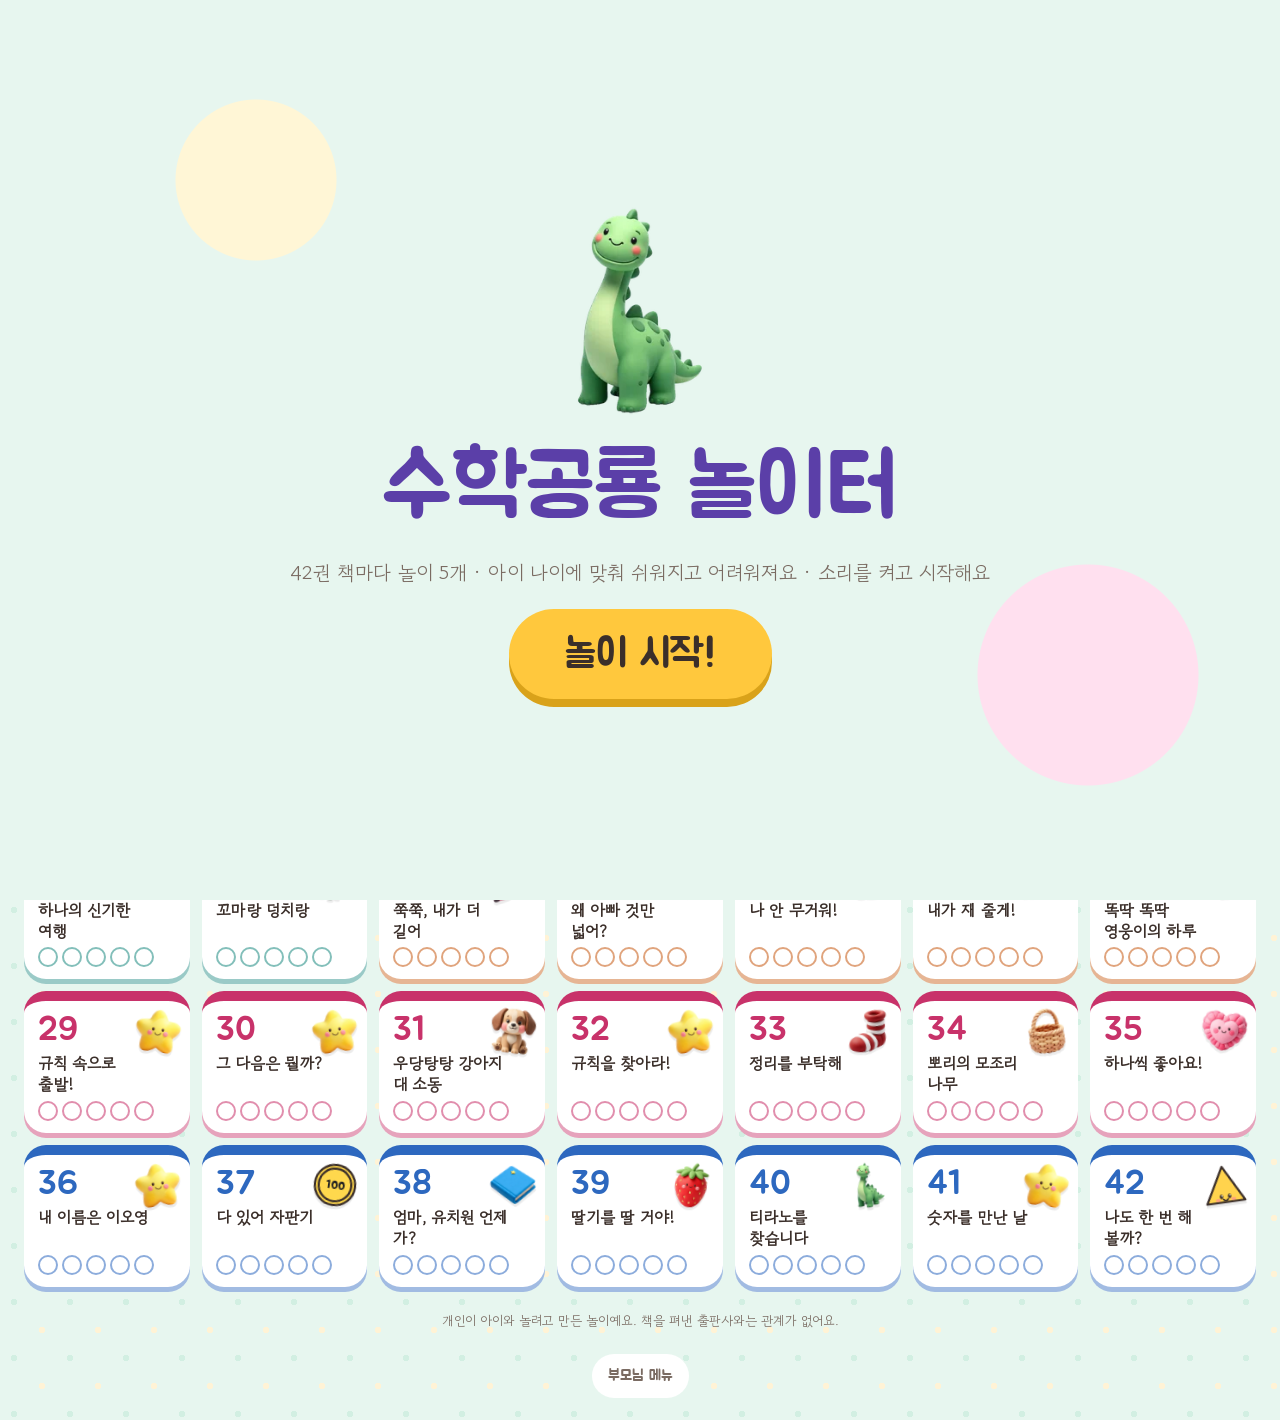
==== commit 31435b33: "아이 방: 얼굴 캐릭터 클레이 옷, 스티커·배지·공룡알, 놀이 시간 타이머, 부모님 메뉴(녹음·쪽지·기록), 생활 미션·타이머, 선생님 놀이, 색칠 그림 넣기, 자랑 카드, 손뼉·" ====
--- a/mathdino.html
+++ b/mathdino.html
@@ -196,6 +196,7 @@
 /* 캐릭터 */
 [data-buddy]{display:inline-block;line-height:0}
 .av{width:100%;height:100%;overflow:visible}
+.s-cheer{display:none}.av.pose-cheer .s-cheer,.av.pose-crown .s-cheer{display:inline}.av.pose-cheer .s-idle,.av.pose-crown .s-idle{display:none}
 .av .fx>g{opacity:0;transition:opacity .2s}
 .av .jumper,.av .head,.av .armL,.av .armR,.av .whole,.av .tail{transform-box:view-box;transition:transform .25s cubic-bezier(.3,1.5,.5,1)}
 .av .jumper{transform-origin:100px 230px;animation:breathe 2.6s ease-in-out infinite}
@@ -307,6 +308,110 @@
   .bigbtns{gap:10px}
   .scanbtn{padding:14px 16px}
 }
+
+/* 손뼉·말 대답, 자랑, 부모 버튼 */
+.ansbar{position:absolute;right:10px;bottom:10px;display:flex;gap:8px;z-index:3}
+.ansbar button{display:flex;flex-direction:column;align-items:center;justify-content:center;width:68px;height:68px;border-radius:22px;background:rgba(255,255,255,.92);box-shadow:0 4px 0 rgba(0,0,0,.1);font-size:30px;line-height:1}
+.ansbar small{font-size:13px;margin-top:2px}
+.pill.brag{font-size:20px;padding:10px 20px;background:#ffeef5;box-shadow:0 5px 0 #f6c3d8}
+.pbtn{margin:0 auto;font-size:15px;color:var(--soft)}
+.filerow{gap:10px;flex-wrap:wrap}
+.note.onb{background:#fff8e6;border-radius:16px;padding:10px 14px;font-size:18px;color:var(--ink)}
+#done{gap:14px}
+#stagewrap{background:linear-gradient(#d7ecfa,#e3f2fb 45%,#e4f3df 55%,#d6ecd0)}
+/* ---------- 내 방 공통 (겹쳐 뜨는 창·알림·스티커·타이머) ---------- */
+.rov{position:fixed;inset:0;background:rgba(40,30,60,.45);display:flex;align-items:center;justify-content:center;padding:max(12px,env(safe-area-inset-top,0px)) 12px max(12px,env(safe-area-inset-bottom,0px));opacity:0;transition:opacity .2s;overflow-y:auto;-webkit-overflow-scrolling:touch}
+.rov.on{opacity:1}
+.rbox{position:relative;background:#fff;border-radius:32px;padding:26px 22px 22px;width:min(560px,100%);max-height:100%;overflow-y:auto;text-align:center;box-shadow:0 12px 0 rgba(0,0,0,.12);transform:scale(.92);transition:transform .25s cubic-bezier(.3,1.5,.5,1);font-family:var(--body);color:var(--ink)}
+.rov.on .rbox{transform:scale(1)}
+.rbox h2{font-family:var(--disp);font-weight:400;font-size:clamp(28px,6vw,40px);margin:4px 0 8px;color:var(--accent);word-break:keep-all}
+.rbox h3{font-family:var(--disp);font-weight:400;font-size:22px;margin:16px 0 6px;text-align:left}
+.rbox p{font-size:19px;margin:6px 0 12px;word-break:keep-all}
+.rx{position:absolute;right:12px;top:12px;min-height:40px;padding:6px 14px;border-radius:999px;background:#f1ece7;font-family:var(--disp);font-size:17px;border:0;color:var(--ink);cursor:pointer;z-index:2}
+.rrow{display:flex;gap:10px;justify-content:center;flex-wrap:wrap;margin-top:10px}.rrow.left{justify-content:flex-start}
+.rpill{display:inline-flex;align-items:center;justify-content:center;min-height:48px;font-family:var(--disp);font-size:22px;border-radius:999px;padding:10px 22px;background:#f4efff;color:var(--ink);border:0;box-shadow:0 4px 0 #d9cff3;text-decoration:none;cursor:pointer}
+.rpill.main{background:var(--sun);box-shadow:0 4px 0 #d9a21a}.rpill.ghost{background:#f1ece7;box-shadow:none;font-size:18px}
+.rpill:active{transform:translateY(3px);box-shadow:0 1px 0 rgba(0,0,0,.1)}
+.rmini{min-height:40px;padding:6px 12px;border-radius:14px;border:0;background:#f4efff;font-family:var(--disp);font-size:16px;color:var(--ink);cursor:pointer}.rmini:disabled{opacity:.35}
+.rnote2{font-size:15px!important;color:var(--soft);text-align:left;word-break:keep-all}
+.rbig{width:min(240px,60vw);height:auto}
+.rwig{animation:rwig .5s ease-in-out 5}
+@keyframes rwig{25%{transform:rotate(-8deg) scale(1.05)}75%{transform:rotate(8deg) scale(1.05)}}
+.rsnore{animation:rsnore 3s ease-in-out infinite}
+@keyframes rsnore{50%{transform:scale(1.04,.97)}}
+.rburst{position:absolute;inset:0;background:repeating-conic-gradient(from 0deg,rgba(255,200,61,.18) 0 10deg,transparent 10deg 20deg);border-radius:32px;animation:rspin 8s linear infinite;pointer-events:none}
+@keyframes rspin{to{transform:rotate(360deg)}}
+.rtoast{position:fixed;left:50%;bottom:max(20px,env(safe-area-inset-bottom,0px));transform:translate(-50%,140%);display:flex;align-items:center;gap:12px;background:#fff;border-radius:24px;padding:10px 18px 10px 10px;box-shadow:0 8px 24px rgba(0,0,0,.18);transition:transform .35s cubic-bezier(.3,1.4,.5,1);max-width:calc(100% - 24px);font-family:var(--disp);color:var(--ink)}
+.rtoast.on{transform:translate(-50%,0)}
+.rtoast b{display:block;font-weight:400;font-size:22px}.rtoast small{display:block;font-family:var(--body);font-size:15px;color:var(--soft)}
+.rtoast .rti{width:52px;height:52px}
+.rbadge{width:62px;height:62px;flex:none;border-radius:50%;background:radial-gradient(circle,#fff6d0 55%,#ffc83d 56% 70%,#f0a91a 71%);display:flex;align-items:center;justify-content:center}.rbadge img{width:42px;height:42px}
+.rstk{display:flex;flex-direction:column;align-items:center;gap:2px;font-family:var(--disp)}
+.rstk img{width:96px;height:96px;background:#fff;border-radius:50%;border:5px dashed #ffc83d;padding:6px;animation:rstk .7s cubic-bezier(.3,1.6,.5,1)}
+.rstk b{font-weight:400;font-size:20px}
+.rstk.small{flex-direction:row;gap:10px}.rstk.small img{width:56px;height:56px;border-width:3px;padding:3px}
+@keyframes rstk{from{transform:scale(0) rotate(-180deg)}}
+.dreward{display:flex;gap:16px;align-items:center;justify-content:center;flex-wrap:wrap}
+.regg{display:flex;align-items:center;gap:10px;background:#fff;border-radius:24px;padding:8px 16px 8px 8px;font-family:var(--disp);text-align:left}
+.regg img{width:70px;height:70px}.regg b{font-weight:400;font-size:20px;display:block}.regg small{font-family:var(--body);font-size:14px;color:var(--soft)}
+.rbar{display:block;width:150px;height:12px;background:#f1ece7;border-radius:999px;overflow:hidden;margin:3px 0}.rbar>i{display:block;height:100%;background:linear-gradient(90deg,#6ccb8f,#2fa36b);border-radius:999px}
+/* 부모님 확인 */
+.rin{font-family:var(--disp);font-size:40px;min-height:58px;border-radius:18px;background:#f6f2ff;margin:0 auto 12px;width:140px;line-height:58px}
+.rpad{display:grid;grid-template-columns:repeat(3,1fr);gap:8px;max-width:300px;margin:0 auto}
+.rpad button{min-height:56px;border-radius:16px;border:0;background:#f4efff;font-family:var(--disp);font-size:24px;color:var(--ink);cursor:pointer}
+.rshake{animation:rshake .4s}@keyframes rshake{25%{transform:translateX(-8px)}75%{transform:translateX(8px)}}
+/* 부모 메뉴 */
+.parent .rbox{text-align:left}
+.parent details{border-top:2px dashed #eee;padding:10px 0}
+.parent summary{font-family:var(--disp);font-size:22px;cursor:pointer;min-height:40px;display:flex;align-items:center}
+.rseg{display:flex;flex-wrap:wrap;gap:6px}.rseg button{min-height:44px;padding:6px 14px;border-radius:999px;border:0;background:#f1ece7;font-family:var(--disp);font-size:18px;color:var(--ink);cursor:pointer}.rseg button.on{background:var(--accent);color:#fff}
+.rrec{display:flex;align-items:center;gap:6px;padding:8px 0;border-bottom:1px solid #f3f0ec;flex-wrap:wrap}.rrec>span{flex:1;min-width:150px}.rrec b{font-family:var(--disp);font-weight:400;font-size:19px;display:block}.rrec small{color:var(--soft);font-size:14px}
+.rrec.have b::after{content:" ✓";color:#2fa36b}.rrec.on .rec{background:#e05252;color:#fff}
+.rnoteform{display:flex;gap:6px;flex-wrap:wrap}.rnoteform select,.rnoteform input{font:inherit;font-size:17px;padding:8px 10px;border-radius:12px;border:2px solid #eee;min-height:44px}.rnoteform input{flex:1;min-width:160px}
+.rmemo{background:#fff8e6;border-radius:18px;padding:12px 14px;margin:6px 0}.rmemo>b{font-family:var(--disp);font-weight:400;font-size:19px}.rmemo p{font-size:16px;margin:4px 0}.rtip{color:var(--soft)}
+.rday{display:flex;align-items:center;gap:8px;font-size:15px;margin:4px 0}.rday span{width:64px;flex:none}.rday .rbar{flex:1;width:auto}.rday b{font-weight:400;width:120px;text-align:right;flex:none}
+.rnote{background:#fff8e6;border-radius:20px;padding:14px;margin:6px 0 10px}.rnote b{font-family:var(--disp);font-weight:400;font-size:24px;color:#e0679a}.rnote p{font-size:22px}
+/* 콕 찌르기 */
+.rtickle{animation:rtk .6s ease-in-out}
+@keyframes rtk{20%{transform:rotate(-10deg) scale(1.06)}40%{transform:rotate(9deg) scale(.96)}60%{transform:rotate(-6deg)}80%{transform:rotate(4deg)}}
+.rpuff{position:fixed;font-family:var(--disp);font-size:34px;color:#8a6d3b;background:radial-gradient(circle,#f3e6b8 40%,rgba(243,230,184,0) 70%);padding:18px 22px;border-radius:50%;pointer-events:none;animation:rpuff 1.3s ease-out forwards}
+@keyframes rpuff{from{transform:scale(.3);opacity:1}to{transform:scale(1.6) translate(20px,-30px);opacity:0}}
+/* 춤 파티 */
+.party .rbox{background:#2b1f4d;color:#fff;overflow:hidden}.party .rbox h2{color:#ffd34d}
+.rdisco i{position:absolute;width:160px;height:160px;border-radius:50%;filter:blur(30px);opacity:.7;animation:rdisco 1s ease-in-out infinite alternate}
+.rdisco i:nth-child(1){background:#ff5fa2;left:-20px;top:-20px}.rdisco i:nth-child(2){background:#5bb8f2;right:-20px;top:20px;animation-delay:.25s}.rdisco i:nth-child(3){background:#ffd34d;left:30%;bottom:-40px;animation-delay:.5s}.rdisco i:nth-child(4){background:#6ccb8f;right:20%;bottom:10px;animation-delay:.75s}
+@keyframes rdisco{to{transform:translate(30px,20px) scale(1.3)}}
+.rdance{width:190px;height:228px;margin:0 auto;position:relative;animation:rdance .5s ease-in-out infinite alternate}
+@keyframes rdance{from{transform:rotate(-12deg) translateY(0)}to{transform:rotate(12deg) translateY(-18px)}}
+/* 손뼉·말 대답 */
+.rclap{font-size:80px;line-height:1;animation:rwig .5s ease-in-out infinite}
+.rcount{font-family:var(--disp);font-size:96px;color:var(--accent);line-height:1.1}
+.rpopn{animation:rpopn .3s}@keyframes rpopn{50%{transform:scale(1.4)}}
+/* 선생님 놀이 */
+.rplate{min-height:200px;border-radius:50%/40%;background:radial-gradient(ellipse,#fff 55%,#f1ece7 56% 64%,#e6ded5 65%);display:flex;flex-wrap:wrap;align-content:center;justify-content:center;gap:4px;padding:30px 40px;margin:8px 0}
+.rplate img{width:56px;height:56px;animation:rstk .4s cubic-bezier(.3,1.6,.5,1)}
+.rnums{display:grid;grid-template-columns:repeat(5,1fr);gap:8px;margin-top:8px}
+.rnum{min-height:60px;border-radius:18px;border:0;background:#f4efff;font-family:var(--disp);font-size:30px;color:var(--ink);cursor:pointer}.rnum.good{background:#c9f0d8}.rnum.bad{background:#ffd6d6}
+/* 생활 타이머 */
+.rring{--f:1;position:relative;width:min(260px,64vw);aspect-ratio:1;margin:6px auto;border-radius:50%;background:conic-gradient(var(--sun) calc(var(--f)*360deg),#f1ece7 0);display:flex;align-items:center;justify-content:center}
+.rring::before{content:"";position:absolute;inset:16px;border-radius:50%;background:#fff}
+.rring img{position:relative;width:52%;height:auto;animation:rwig 1s ease-in-out infinite}
+.rring b{position:absolute;bottom:18%;font-family:var(--disp);font-weight:400;font-size:30px}
+.rring.rdone{background:conic-gradient(#6ccb8f 360deg,#6ccb8f 0)}
+.rstep{font-family:var(--disp);font-size:clamp(24px,5vw,32px)!important;color:var(--accent);min-height:1.4em}
+.rlifebud{width:110px;height:132px;margin:0 auto;animation:rdance .6s ease-in-out infinite alternate}
+/* 색칠 */
+.rgrid{display:grid;grid-template-columns:repeat(auto-fill,minmax(76px,1fr));gap:8px;margin-top:10px}
+.rcell{aspect-ratio:1;border-radius:16px;border:3px solid #eee;background:#fff;padding:6px;cursor:pointer}.rcell img{width:100%;height:100%;object-fit:contain}.rcell.have{border-color:#6ccb8f;background:#f0fbf4}
+.rcrop{width:min(360px,100%);height:auto;aspect-ratio:1;border-radius:18px;touch-action:none;background:#eee}
+.rrng{display:flex;align-items:center;gap:8px;justify-content:center;font-size:16px;color:var(--soft)}.rrng input{width:180px}
+.rprev{display:flex;justify-content:center}.rprev img{width:96px;height:96px;background:repeating-conic-gradient(#eee 0 25%,#fff 0 50%) 0/16px 16px;border-radius:14px}
+.rcard{width:min(320px,80%);border-radius:18px;box-shadow:0 6px 18px rgba(0,0,0,.15)}
+/* 남은 놀이 시간 */
+.tgauge{--f:1;display:inline-flex;align-items:center;gap:6px;font-family:var(--disp);font-size:16px;background:#fff;border-radius:999px;padding:4px 12px 4px 6px;min-height:36px}
+.tgauge i{width:56px;height:12px;border-radius:999px;background:linear-gradient(90deg,#ffc83d calc(var(--f)*100%),#eee 0);display:block}
+.tgauge::before{content:"";width:22px;height:22px;background:url(art/sun.webp) center/contain no-repeat}
+@media (prefers-reduced-motion:reduce){.rov *{animation:none!important}}
 </style>
 
 <div id="gate">
@@ -317,7 +422,7 @@
 </div>
 
 <section id="home" class="wrap">
-  <div class="top"><a class="tohub" href="./" aria-label="놀이터 처음으로">← 놀이터</a><h1>수학공룡 놀이터</h1><button id="kidchip" class="kidchip" type="button"></button><span class="tally">성공한 놀이 <b id="total">0</b> / <span id="totmax">0</span></span><button id="mute" class="ghostbtn" type="button" aria-pressed="false">소리 끄기</button></div>
+  <div class="top"><a class="tohub" href="./" aria-label="놀이터 처음으로">← 놀이터</a><h1>수학공룡 놀이터</h1><button id="kidchip" class="kidchip" type="button"></button><span class="tally">성공한 놀이 <b id="total">0</b> / <span id="totmax">0</span></span><span class="tgauge" data-tgauge hidden><i></i><b></b></span><button id="mute" class="ghostbtn" type="button" aria-pressed="false">소리 끄기</button></div>
   <div id="langtabs" class="seg langtabs" hidden></div>
   <div class="greetrow"><div class="gbud" data-buddy></div><p id="greet" class="gsay"></p></div>
   <div class="bigbtns">
@@ -327,6 +432,7 @@
   <p class="hint">또는 아래에서 오늘 읽은 책을 골라요. 놀이 5개를 다 하면 책 한 권 완주!</p>
   <div id="shelf"></div>
   <p class="foot">개인이 아이와 놀려고 만든 놀이예요. 책을 펴낸 출판사와는 관계가 없어요.</p>
+  <p class="foot"><button class="ghostbtn pbtn" type="button" data-parent>부모님 메뉴</button></p>
 </section>
 
 <section id="kids" class="wrap" hidden>
@@ -361,7 +467,8 @@
     </div>
     <div class="avform">
       <div id="avMode" class="seg"><button type="button" data-mode="photo">얼굴 사진</button><button type="button" data-mode="draw">그린 그림</button></div>
-      <label class="pill filebtn"><input id="avFile" type="file" accept="image/*" hidden><span id="avFileLbl">사진 고르기</span></label>
+      <div class="row left filerow"><label class="pill main filebtn" id="avCamLbl"><input id="avCam" type="file" accept="image/*" capture="user" hidden><span>지금 사진 찍기</span></label><label class="pill filebtn"><input id="avFile" type="file" accept="image/*" hidden><span id="avFileLbl">사진 고르기</span></label></div>
+      <p id="avOnboard" class="note onb" hidden></p>
       <div class="crop"><canvas id="cropCv" width="320" height="320"></canvas><p id="cropHelp"></p></div>
       <label id="zoomRow" class="rng">크게 작게<input id="avZoom" type="range" min="0.8" max="4" step="0.01" value="1.4"></label>
       <label id="toonRow" class="rng">만화 느낌<input id="avToon" type="range" min="0" max="3" step="1" value="2"></label>
@@ -400,6 +507,7 @@
   <div id="stagewrap">
     <svg id="stage" viewBox="0 0 1000 620" preserveAspectRatio="xMidYMid meet"></svg>
     <canvas id="pad" class="hide"></canvas>
+    <div id="ansbar" class="ansbar" hidden><button id="ansClap" type="button" aria-label="손뼉으로 대답하기">👏<small>손뼉</small></button><button id="ansMic" type="button" aria-label="말로 대답하기">🎤<small>말로</small></button></div>
     <div id="padtools" class="hide">
       <button class="sw on" type="button" data-c="#5b3fa8" style="--sw:#5b3fa8" aria-label="보라"></button>
       <button class="sw" type="button" data-c="#e05252" style="--sw:#e05252" aria-label="빨강"></button>
@@ -415,13 +523,421 @@
 <section id="done" class="wrap" hidden>
   <div class="dbud" data-buddy></div><div class="big">참 잘했어요!</div>
   <p id="dmsg"></p>
+  <div id="dreward" class="dreward"></div>
   <p id="dtalk" class="dtalk"></p>
   <div class="row"><button id="dnext" class="pill main" type="button">다음 놀이</button><button id="dbook" class="pill" type="button">놀이 목록</button><button id="dhome" class="pill" type="button">책 목록</button></div>
+  <div class="row"><button id="dbrag" class="pill brag" type="button">가족에게 자랑하기</button><button id="dteach" class="pill brag" type="button">내가 문제 낼래!</button></div>
 </section>
 
 <div id="fx" aria-hidden="true"></div>
 <div id="bubble" class="bubble" aria-live="polite"></div>
-<svg width="0" height="0" style="position:absolute" aria-hidden="true"><defs><symbol id="g-apple" viewBox="0 0 100 100"><image href="art/apple.webp?v=1795570146" x="0" y="0" width="100" height="100"/></symbol><symbol id="g-star" viewBox="0 0 100 100"><image href="art/star.webp?v=1795570217" x="0" y="0" width="100" height="100"/></symbol><symbol id="g-fish" viewBox="0 0 100 100"><image href="art/fish.webp?v=1795570183" x="0" y="0" width="100" height="100"/></symbol><symbol id="g-carrot" viewBox="0 0 100 100"><image href="art/carrot.webp?v=1795570165" x="0" y="0" width="100" height="100"/></symbol><symbol id="g-ball" viewBox="0 0 100 100"><image href="art/ball.webp?v=1795570147" x="0" y="0" width="100" height="100"/></symbol><symbol id="g-ghost" viewBox="0 0 100 100"><image href="art/ghost.webp?v=1795570187" x="0" y="0" width="100" height="100"/></symbol><symbol id="g-bean" viewBox="0 0 100 100"><image href="art/bean.webp?v=1795570153" x="0" y="0" width="100" height="100"/></symbol><symbol id="g-mosquito" viewBox="0 0 100 100"><image href="art/mosquito.webp?v=1795570199" x="0" y="0" width="100" height="100"/></symbol><symbol id="g-strawberry" viewBox="0 0 100 100"><image href="art/strawberry.webp?v=1795570219" x="0" y="0" width="100" height="100"/></symbol><symbol id="g-heart" viewBox="0 0 100 100"><image href="art/heart.webp?v=1795570190" x="0" y="0" width="100" height="100"/></symbol><symbol id="g-flower" viewBox="0 0 100 100"><image href="art/flower.webp?v=1795570185" x="0" y="0" width="100" height="100"/></symbol><symbol id="g-shell" viewBox="0 0 100 100"><image href="art/shell.webp?v=1795570208" x="0" y="0" width="100" height="100"/></symbol><symbol id="g-cookie" viewBox="0 0 100 100"><image href="art/cookie.webp?v=1795570173" x="0" y="0" width="100" height="100"/></symbol><symbol id="g-balloon" viewBox="0 0 100 100"><image href="art/balloon.webp?v=1795570149" x="0" y="0" width="100" height="100"/></symbol><symbol id="g-dino" viewBox="0 0 100 100"><image href="art/dino.webp?v=1795570176" x="0" y="0" width="100" height="100"/></symbol><symbol id="g-house" viewBox="0 0 100 100"><image href="art/house.webp?v=1795570191" x="0" y="0" width="100" height="100"/></symbol><symbol id="g-car" viewBox="0 0 100 100"><image href="art/car.webp?v=1795570164" x="0" y="0" width="100" height="100"/></symbol><symbol id="g-cupcake" viewBox="0 0 100 100"><image href="art/cupcake.webp?v=1795570174" x="0" y="0" width="100" height="100"/></symbol><symbol id="g-tree" viewBox="0 0 100 100"><image href="art/tree.webp?v=1795570223" x="0" y="0" width="100" height="100"/></symbol><symbol id="g-dog" viewBox="0 0 100 100"><image href="art/dog.webp?v=1795570177" x="0" y="0" width="100" height="100"/></symbol><symbol id="g-sun" viewBox="0 0 100 100"><image href="art/sun.webp?v=1795570220" x="0" y="0" width="100" height="100"/></symbol><symbol id="g-moon" viewBox="0 0 100 100"><image href="art/moon.webp?v=1795570197" x="0" y="0" width="100" height="100"/></symbol><symbol id="g-bowl" viewBox="0 0 100 100"><image href="art/bowl.webp?v=1795570159" x="0" y="0" width="100" height="100"/></symbol><symbol id="g-brush" viewBox="0 0 100 100"><image href="art/brush.webp?v=1795570162" x="0" y="0" width="100" height="100"/></symbol><symbol id="g-book" viewBox="0 0 100 100"><image href="art/book.webp?v=1795570648" x="0" y="0" width="100" height="100"/></symbol><symbol id="g-grape" viewBox="0 0 100 100"><image href="art/grape.webp?v=1795570188" x="0" y="0" width="100" height="100"/></symbol><symbol id="g-rock" viewBox="0 0 100 100"><image href="art/rock.webp?v=1795570205" x="0" y="0" width="100" height="100"/></symbol><symbol id="g-feather" viewBox="0 0 100 100"><image href="art/feather.webp?v=1795570182" x="0" y="0" width="100" height="100"/></symbol><symbol id="g-leaf" viewBox="0 0 100 100"><image href="art/leaf.webp?v=1795570193" x="0" y="0" width="100" height="100"/></symbol><symbol id="g-melon" viewBox="0 0 100 100"><image href="art/melon.webp?v=1795570194" x="0" y="0" width="100" height="100"/></symbol><symbol id="g-box" viewBox="0 0 100 100"><image href="art/box.webp?v=1795570650" x="0" y="0" width="100" height="100"/></symbol><symbol id="g-sprout" viewBox="0 0 100 100"><image href="art/sprout.webp?v=1795570214" x="0" y="0" width="100" height="100"/></symbol><symbol id="g-seed" viewBox="0 0 100 100"><image href="art/seed.webp?v=1795570653" x="0" y="0" width="100" height="100"/></symbol><symbol id="g-sock" viewBox="0 0 100 100"><image href="art/sock.webp?v=1795570211" x="0" y="0" width="100" height="100"/></symbol><symbol id="g-coin" viewBox="0 0 100 100"><g fill="none" stroke="#3b2f2a" stroke-width="4.5" stroke-linejoin="round" stroke-linecap="round"><circle fill="#ffd84d" cx="50" cy="50" r="42"/><circle fill="#ffd84d" cx="50" cy="50" r="34"/><text x="50" y="58" text-anchor="middle" font-size="22" font-weight="900" fill="#222" stroke="none">100</text></g></symbol><symbol id="g-basket" viewBox="0 0 100 100"><image href="art/basket.webp?v=1795570152" x="0" y="0" width="100" height="100"/></symbol><symbol id="g-bear" viewBox="0 0 100 100"><image href="art/bear.webp?v=1795570155" x="0" y="0" width="100" height="100"/></symbol><symbol id="g-cat" viewBox="0 0 100 100"><image href="art/cat.webp?v=1795570167" x="0" y="0" width="100" height="100"/></symbol><symbol id="g-rabbit" viewBox="0 0 100 100"><image href="art/rabbit.webp?v=1795570202" x="0" y="0" width="100" height="100"/></symbol><symbol id="g-chick" viewBox="0 0 100 100"><image href="art/chick.webp?v=1795570170" x="0" y="0" width="100" height="100"/></symbol><symbol id="g-duck" viewBox="0 0 100 100"><image href="art/duck.webp?v=1795570179" x="0" y="0" width="100" height="100"/></symbol><symbol id="g-egg" viewBox="0 0 100 100"><image href="art/egg.webp?v=1795570651" x="0" y="0" width="100" height="100"/></symbol><symbol id="g-pencil" viewBox="0 0 100 100"><image href="art/pencil.webp?v=1795570200" x="0" y="0" width="100" height="100"/></symbol><symbol id="g-spoon" viewBox="0 0 100 100"><image href="art/spoon.webp?v=1795570213" x="0" y="0" width="100" height="100"/></symbol><symbol id="g-bed" viewBox="0 0 100 100"><image href="art/bed.webp?v=1795570156" x="0" y="0" width="100" height="100"/></symbol><symbol id="g-clock" viewBox="0 0 100 100"><g fill="none" stroke="#3b2f2a" stroke-width="4.5" stroke-linejoin="round" stroke-linecap="round"><circle fill="#ffffff" cx="50" cy="50" r="38"/><path d="M50 50L50 24M50 50L68 50"/></g></symbol><symbol id="g-toy" viewBox="0 0 100 100"><image href="art/toy.webp?v=1795570222" x="0" y="0" width="100" height="100"/></symbol><symbol id="g-milk" viewBox="0 0 100 100"><image href="art/milk.webp?v=1795570196" x="0" y="0" width="100" height="100"/></symbol><symbol id="g-umbrella" viewBox="0 0 100 100"><image href="art/umbrella.webp?v=1795570226" x="0" y="0" width="100" height="100"/></symbol><symbol id="g-snowman" viewBox="0 0 100 100"><image href="art/snowman.webp?v=1795570209" x="0" y="0" width="100" height="100"/></symbol><symbol id="g-triangle" viewBox="0 0 100 100"><g fill="none" stroke="#3b2f2a" stroke-width="4.5" stroke-linejoin="round" stroke-linecap="round"><polygon fill="#ffd34d" points="50,12 90,86 10,86"/><g class="kf" stroke="none"><ellipse cx="41.5" cy="74.0" rx="3.6" ry="4.7" fill="#3b2f2a"/><ellipse cx="58.5" cy="74.0" rx="3.6" ry="4.7" fill="#3b2f2a"/><circle cx="42.8" cy="72.3" r="1.4" fill="#fff"/><circle cx="59.8" cy="72.3" r="1.4" fill="#fff"/><ellipse cx="33.8" cy="80.5" rx="5.2" ry="3.2" fill="#ff7f9e" opacity=".55"/><ellipse cx="66.2" cy="80.5" rx="5.2" ry="3.2" fill="#ff7f9e" opacity=".55"/><path d="M44.8 79.8 Q50.0 85.7 55.2 79.8" fill="none" stroke="#3b2f2a" stroke-width="3.4" stroke-linecap="round"/></g></g></symbol><symbol id="g-square" viewBox="0 0 100 100"><g fill="none" stroke="#3b2f2a" stroke-width="4.5" stroke-linejoin="round" stroke-linecap="round"><rect fill="#7cc4f5" x="14" y="14" width="72" height="72"/><g class="kf" stroke="none"><ellipse cx="40.2" cy="52.0" rx="4.2" ry="5.4" fill="#3b2f2a"/><ellipse cx="59.8" cy="52.0" rx="4.2" ry="5.4" fill="#3b2f2a"/><circle cx="41.8" cy="50.0" r="1.7" fill="#fff"/><circle cx="61.2" cy="50.0" r="1.7" fill="#fff"/><ellipse cx="31.2" cy="59.5" rx="6.0" ry="3.8" fill="#ff7f9e" opacity=".55"/><ellipse cx="68.8" cy="59.5" rx="6.0" ry="3.8" fill="#ff7f9e" opacity=".55"/><path d="M44.0 58.8 Q50.0 65.5 56.0 58.8" fill="none" stroke="#3b2f2a" stroke-width="3.9" stroke-linecap="round"/></g></g></symbol><symbol id="g-circle" viewBox="0 0 100 100"><g fill="none" stroke="#3b2f2a" stroke-width="4.5" stroke-linejoin="round" stroke-linecap="round"><circle fill="#ff7a6b" cx="50" cy="50" r="38"/><ellipse cx="32" cy="34" rx="7" ry="11" fill="#fff" opacity=".6" stroke="none" transform="rotate(-25 32 34)"/><g class="kf" stroke="none"><ellipse cx="40.2" cy="52.0" rx="4.2" ry="5.4" fill="#3b2f2a"/><ellipse cx="59.8" cy="52.0" rx="4.2" ry="5.4" fill="#3b2f2a"/><circle cx="41.8" cy="50.0" r="1.7" fill="#fff"/><circle cx="61.2" cy="50.0" r="1.7" fill="#fff"/><ellipse cx="31.2" cy="59.5" rx="6.0" ry="3.8" fill="#ff7f9e" opacity=".55"/><ellipse cx="68.8" cy="59.5" rx="6.0" ry="3.8" fill="#ff7f9e" opacity=".55"/><path d="M44.0 58.8 Q50.0 65.5 56.0 58.8" fill="none" stroke="#3b2f2a" stroke-width="3.9" stroke-linecap="round"/></g></g></symbol><symbol id="g-rect" viewBox="0 0 100 100"><g fill="none" stroke="#3b2f2a" stroke-width="4.5" stroke-linejoin="round" stroke-linecap="round"><rect fill="#7fd49c" x="8" y="28" width="84" height="44"/><g class="kf" stroke="none"><ellipse cx="42.2" cy="52.0" rx="3.4" ry="4.3" fill="#3b2f2a"/><ellipse cx="57.8" cy="52.0" rx="3.4" ry="4.3" fill="#3b2f2a"/><circle cx="43.4" cy="50.4" r="1.3" fill="#fff"/><circle cx="59.0" cy="50.4" r="1.3" fill="#fff"/><ellipse cx="35.0" cy="58.0" rx="4.8" ry="3.0" fill="#ff7f9e" opacity=".55"/><ellipse cx="65.0" cy="58.0" rx="4.8" ry="3.0" fill="#ff7f9e" opacity=".55"/><path d="M45.2 57.4 Q50.0 62.8 54.8 57.4" fill="none" stroke="#3b2f2a" stroke-width="3.1" stroke-linecap="round"/></g></g></symbol><symbol id="g-cherry" viewBox="0 0 100 100"><image href="art/cherry.webp?v=1795570168" x="0" y="0" width="100" height="100"/></symbol><symbol id="g-banana" viewBox="0 0 100 100"><image href="art/banana.webp?v=1795570150" x="0" y="0" width="100" height="100"/></symbol></defs></svg><script>window.__ART_BG="art/bg_stage.webp?v=1795570653";window.__PROG="mathdino";window.__CFG={"title": "수학공룡 놀이터", "sub": "42권 책마다 놀이 5개", "hint": "또는 아래에서 오늘 읽은 책을 골라요. 놀이 5개를 다 하면 책 한 권 완주!"};window.__DATA__={"books":[{"no":1,"title":"통통통! 콩이가 몇 개?","color":"#6A4BBE","levels":[{"g":"tapcount","p":{"icon":"bean","nums":[1,2,3,4,5]},"name":"눌러서 색칠하기"},{"g":"count","p":{"icon":"bean","nums":[3,5,2,4,1]},"name":"몇 개일까?"},{"g":"trace","p":{"nums":["1","2","3","4","5","6"]},"name":"손가락으로 따라 쓰기"},{"g":"dots","p":{"shape":"star"},"name":"점 잇기"},{"g":"count","p":{"dice":true},"name":"몇 개일까? 2"}]},{"no":2,"title":"차례 차례 착, 착, 착!","color":"#6A4BBE","levels":[{"g":"order","p":{"animals":["bear","cat","rabbit","dog","chick"],"kind":"train"},"name":"순서대로 태우기"},{"g":"ordinal","p":{"icon":"apple"},"name":"몇째일까?"},{"g":"order","p":{"animals":["rabbit","dog","duck"],"kind":"podium"},"name":"순서대로 태우기 2"},{"g":"numorder","p":{"maxn":5},"name":"숫자 차례로 누르기"},{"g":"routine","p":{},"name":"무엇을 먼저 할까?"}]},{"no":3,"title":"유령 셋, 소녀 하나","color":"#6A4BBE","levels":[{"g":"compare","p":{"icon":"ghost","icon2":"chick"},"name":"어느 쪽이 많을까?"},{"g":"tapcount","p":{"icon":"ghost","nums":[3,1,4,2,5]},"name":"눌러서 색칠하기"},{"g":"count","p":{"icon":"ghost","nums":[1,3,2,5,4]},"name":"몇 개일까?"},{"g":"bingo","p":{"kind":"num"},"name":"빙고"},{"g":"draw","p":{"prompt":"유령 셋, 소녀 하나! 내가 만든 유령 친구! 그림으로 그려 볼까?"},"name":"그림 그리기"}]},{"no":4,"title":"더 더 더!","color":"#6A4BBE","levels":[{"g":"tapcount","p":{"icon":"grape","nums":[1,2,3,4,5]},"name":"눌러서 색칠하기"},{"g":"frame","p":{"size":5,"nums":[1,2,3,4,5]},"name":"칸 채우기"},{"g":"frame","p":{"size":5,"nums":[1,2,3,4,5]},"name":"칸 채우기 2"},{"g":"add","p":{"icon":"apple","probs":[[2,1],[3,1],[4,1],[1,1]]},"name":"모두 몇 개?"},{"g":"compare","p":{"icon":"apple","icon2":null},"name":"어느 쪽이 많을까?"}]},{"no":5,"title":"애애앵 모기다!","color":"#6A4BBE","levels":[{"g":"hidden","p":{"icon":"mosquito","n":7},"name":"숨은 그림 찾기"},{"g":"bingo","p":{"kind":"num"},"name":"빙고"},{"g":"subtract","p":{"icon":"mosquito","probs":[[5,2],[4,1],[6,3]],"verb":"날아갔어요"},"name":"남은 건 몇 개?"},{"g":"count","p":{"icon":"mosquito","nums":[2,4,1,5,3]},"name":"몇 개일까?"},{"g":"tapcount","p":{"icon":"mosquito","nums":[2,4,3,5,1]},"name":"눌러서 색칠하기"}]},{"no":6,"title":"다섯 개 주세요","color":"#6A4BBE","levels":[{"g":"frame","p":{"size":5,"nums":[5,4,3,2,1]},"name":"칸 채우기"},{"g":"makeN","p":{"n":5,"icon":"cookie"},"name":"몇 개 더 있어야 할까?"},{"g":"tapcount","p":{"icon":"cookie","nums":[5,5,4,3,5]},"name":"눌러서 색칠하기"},{"g":"add","p":{"icon":"cookie","probs":[[1,4],[2,3],[3,2],[4,1]]},"name":"모두 몇 개?"},{"g":"trace","p":{"nums":["5","5","5","4","3","2"]},"name":"손가락으로 따라 쓰기"}]},{"no":7,"title":"여름 바다로 가요!","color":"#6A4BBE","levels":[{"g":"tapcount","p":{"icon":"fish","nums":[2,4,6,3,5]},"name":"눌러서 색칠하기"},{"g":"count","p":{"icon":"shell","nums":[4,6,2,5,3]},"name":"몇 개일까?"},{"g":"sort","p":{"set":"sea"},"name":"같은 것끼리"},{"g":"compare","p":{"icon":"fish","icon2":"shell"},"name":"어느 쪽이 많을까?"},{"g":"dots","p":{"shape":"fish"},"name":"점 잇기"}]},{"no":8,"title":"하나도 없어!","color":"#6A4BBE","levels":[{"g":"subtract","p":{"icon":"cookie","probs":[[3,3],[5,2],[2,2],[4,4]],"verb":"없어졌어요"},"name":"남은 건 몇 개?"},{"g":"frame","p":{"size":5,"nums":[0,2,5,1,3]},"name":"칸 채우기"},{"g":"count","p":{"icon":"apple","nums":[3,1,4,2]},"name":"몇 개일까?"},{"g":"trace","p":{"nums":["0","1","2","3","4","5"]},"name":"손가락으로 따라 쓰기"},{"g":"tapcount","p":{"icon":"cookie","nums":[0,5,2,0,4]},"name":"눌러서 색칠하기"}]},{"no":9,"title":"어서 오세요! 100 식당입니다","color":"#6A4BBE","levels":[{"g":"count","p":{"icon":"cookie","nums":[6,7,8,9,10]},"name":"몇 개일까?"},{"g":"findnum","p":{"upto":30},"name":"숫자 찾기"},{"g":"coins","p":{"items":[["bowl",3],["milk",1],["cupcake",2],["apple",1]]},"name":"동전 가게"},{"g":"frame","p":{"size":10,"nums":[10,7,9,6]},"name":"칸 채우기"},{"g":"trace","p":{"nums":["10","20","30","40","50","100"]},"name":"손가락으로 따라 쓰기"}]},{"no":10,"title":"토비는 당근 조각가","color":"#6A4BBE","levels":[{"g":"add","p":{"icon":"carrot","probs":[[2,1],[3,2],[1,3]]},"name":"모두 몇 개?"},{"g":"add","p":{"icon":"carrot","probs":[[2,1],[3,2],[1,3]]},"name":"모두 몇 개? 2"},{"g":"tapcount","p":{"icon":"carrot","nums":[2,3,4,5,6]},"name":"눌러서 색칠하기"},{"g":"count","p":{"icon":"carrot","nums":[3,4,5,6,2]},"name":"몇 개일까?"},{"g":"frame","p":{"size":5,"nums":[3,4,2,5,1]},"name":"칸 채우기"}]},{"no":11,"title":"꿀꺽 괴물의 신기한 공놀이","color":"#6A4BBE","levels":[{"g":"add","p":{"icon":"ball","probs":[[3,1],[2,2],[4,1],[1,2]]},"name":"모두 몇 개?"},{"g":"subtract","p":{"icon":"ball","probs":[[4,1],[5,2],[3,2],[6,1]],"verb":"꿀꺽 먹혔어요"},"name":"남은 건 몇 개?"},{"g":"numorder","p":{"maxn":10},"name":"숫자 차례로 누르기"},{"g":"maze","p":{"start":"ball","goal":"box"},"name":"미로 탈출"},{"g":"frame","p":{"size":10,"nums":[6,8,5,10]},"name":"칸 채우기"}]},{"no":12,"title":"사이 좋게 똑같이","color":"#6A4BBE","levels":[{"g":"share","p":{"total":6,"people":2,"icon":"cookie"},"name":"똑같이 나누기"},{"g":"share","p":{"total":8,"people":4,"icon":"strawberry"},"name":"똑같이 나누기 2"},{"g":"share","p":{"total":6,"people":3,"icon":"apple"},"name":"똑같이 나누기 3"},{"g":"share","p":{"total":8,"people":2,"icon":"strawberry"},"name":"똑같이 나누기 4"},{"g":"tapcount","p":{"icon":"cookie","nums":[2,4,6,8,10]},"name":"눌러서 색칠하기"}]},{"no":13,"title":"용용이가 달라졌다고?","color":"#6A4BBE","levels":[{"g":"frame","p":{"size":10,"nums":[10,8,6,4]},"name":"칸 채우기"},{"g":"add","p":{"icon":"ball","probs":[[3,4],[5,2],[4,3],[6,1]]},"name":"모두 몇 개?"},{"g":"makeN","p":{"n":6,"icon":"ball"},"name":"몇 개 더 있어야 할까?"},{"g":"bingo","p":{"kind":"num"},"name":"빙고"},{"g":"tapcount","p":{"icon":"grape","nums":[7,3,6,4,10]},"name":"눌러서 색칠하기"}]},{"no":14,"title":"일부러 그런 게 아니야","color":"#6A4BBE","levels":[{"g":"subtract","p":{"icon":"toy","probs":[[5,1],[4,2],[6,2],[3,1]],"verb":"망가졌어요"},"name":"남은 건 몇 개?"},{"g":"add","p":{"icon":"toy","probs":[[2,2],[3,1],[1,3],[2,3]]},"name":"모두 몇 개?"},{"g":"compare","p":{"icon":"toy","icon2":null},"name":"어느 쪽이 많을까?"},{"g":"routine","p":{"steps":[["toy","놀아요"],["rock","실수로 쾅!"],["heart","미안해"],["box","같이 정리"],["sun","다시 놀아요"]]},"name":"무엇을 먼저 할까?"},{"g":"draw","p":{"prompt":"실수했을 때 내가 하는 말과 행동! 그림으로 그려 볼까?"},"name":"그림 그리기"}]},{"no":15,"title":"안녕, 점 선 면","color":"#1E8A82","levels":[{"g":"dots","p":{"shape":"house"},"name":"점 잇기"},{"g":"inout","p":{},"name":"안과 밖"},{"g":"dots","p":{"shape":"house"},"name":"점 잇기 2"},{"g":"draw","p":{"prompt":"동그라미·세모·네모를 그리고, 눈이랑 바퀴를 붙여서 그림으로 바꿔 봐"},"name":"그림 그리기"},{"g":"puzzle","p":{"target":"house"},"name":"모양 퍼즐"}]},{"no":16,"title":"어서 와! 모양 친구들","color":"#1E8A82","levels":[{"g":"shapefind","p":{},"name":"모양 찾기"},{"g":"puzzle","p":{"target":"rocket"},"name":"모양 퍼즐"},{"g":"bingo","p":{"kind":"shape"},"name":"빙고"},{"g":"draw","p":{"prompt":"동그라미·세모·네모를 그리고, 눈이랑 바퀴를 붙여서 그림으로 바꿔 봐"},"name":"그림 그리기"},{"g":"sort","p":{"set":"shape"},"name":"같은 것끼리"}]},{"no":17,"title":"까미야, 어디 가?","color":"#1E8A82","levels":[{"g":"position","p":{},"name":"어디에 놓을까?"},{"g":"maze","p":{"start":"cat","goal":"house"},"name":"미로 탈출"},{"g":"maze","p":{"start":"dog","goal":"bowl"},"name":"미로 탈출 2"},{"g":"hidden","p":{"icon":"cat","n":5},"name":"숨은 그림 찾기"},{"g":"dots","p":{"shape":"boat"},"name":"점 잇기"}]},{"no":18,"title":"우리 같이 춤출래?","color":"#1E8A82","levels":[{"g":"leftright","p":{},"name":"왼쪽 오른쪽"},{"g":"position","p":{},"name":"어디에 놓을까?"},{"g":"maze","p":{"start":"dog","goal":"bowl"},"name":"미로 탈출"},{"g":"pattern","p":{"rows":[["rabbit","bear"],["star","heart","heart"],["chick","chick","duck"],["circle","square"]]},"name":"다음엔 뭐가 올까?"},{"g":"draw","p":{"prompt":"우리 가족 춤 동작 그리기 (왼손·오른손 표시)! 그림으로 그려 볼까?"},"name":"그림 그리기"}]},{"no":19,"title":"신기한 택배 상자","color":"#1E8A82","levels":[{"g":"count","p":{"dice":true},"name":"몇 개일까?"},{"g":"inout","p":{},"name":"안과 밖"},{"g":"sort","p":{"set":"roll"},"name":"같은 것끼리"},{"g":"position","p":{},"name":"어디에 놓을까?"},{"g":"shapefind","p":{},"name":"모양 찾기"}]},{"no":20,"title":"손을 잡아 봐!","color":"#1E8A82","levels":[{"g":"dots","p":{"shape":"house"},"name":"점 잇기"},{"g":"dots","p":{"shape":"rocket"},"name":"점 잇기 2"},{"g":"puzzle","p":{"target":"house"},"name":"모양 퍼즐"},{"g":"puzzle","p":{"target":"mix"},"name":"모양 퍼즐 2"},{"g":"shapefind","p":{},"name":"모양 찾기"}]},{"no":21,"title":"정말 정말 동그래","color":"#1E8A82","levels":[{"g":"shapefind","p":{},"name":"모양 찾기"},{"g":"puzzle","p":{"target":"caterpillar"},"name":"모양 퍼즐"},{"g":"sort","p":{"set":"roll"},"name":"같은 것끼리"},{"g":"draw","p":{"prompt":"동그라미·세모·네모를 그리고, 눈이랑 바퀴를 붙여서 그림으로 바꿔 봐"},"name":"그림 그리기"},{"g":"puzzle","p":{"target":"flower"},"name":"모양 퍼즐 2"}]},{"no":22,"title":"하나의 신기한 여행","color":"#1E8A82","levels":[{"g":"puzzle","p":{"target":"mix"},"name":"모양 퍼즐"},{"g":"puzzle","p":{"target":"fish"},"name":"모양 퍼즐 2"},{"g":"maze","p":{"start":"car","goal":"house"},"name":"미로 탈출"},{"g":"shapefind","p":{},"name":"모양 찾기"},{"g":"bingo","p":{"kind":"shape"},"name":"빙고"}]},{"no":23,"title":"꼬마랑 덩치랑","color":"#1E8A82","levels":[{"g":"size","p":{"icon":"dino"},"name":"크기 순서"},{"g":"size","p":{"icon":"bear"},"name":"크기 순서 2"},{"g":"compare","p":{"icon":"star","icon2":null},"name":"어느 쪽이 많을까?"},{"g":"measure","p":{},"name":"콩으로 재기"},{"g":"frame","p":{"size":5,"nums":[1,2,3,4,5]},"name":"칸 채우기"}]},{"no":24,"title":"쭉쭉, 내가 더 길어","color":"#C75A12","levels":[{"g":"measure","p":{},"name":"콩으로 재기"},{"g":"length","p":{},"name":"긴 줄 짧은 줄"},{"g":"size","p":{"icon":"pencil"},"name":"크기 순서"},{"g":"measure","p":{},"name":"콩으로 재기 2"},{"g":"draw","p":{"prompt":"우리 집에서 가장 긴 것을 찾아 그려요"},"name":"그림 그리기"}]},{"no":25,"title":"왜 아빠 것만 넓어?","color":"#C75A12","levels":[{"g":"area","p":{},"name":"넓은 쪽 찾기"},{"g":"shapefind","p":{},"name":"모양 찾기"},{"g":"size","p":{"icon":"book"},"name":"크기 순서"},{"g":"share","p":{"total":8,"people":2,"icon":"strawberry"},"name":"똑같이 나누기"},{"g":"draw","p":{"prompt":"내 이불과 아빠 이불, 어느 쪽이 넓을까?"},"name":"그림 그리기"}]},{"no":26,"title":"나 안 무거워!","color":"#C75A12","levels":[{"g":"heavy","p":{},"name":"무거워요 가벼워요"},{"g":"sort","p":{"set":"heavy"},"name":"같은 것끼리"},{"g":"compare","p":{"icon":"rock","icon2":"feather"},"name":"어느 쪽이 많을까?"},{"g":"size","p":{"icon":"melon"},"name":"크기 순서"},{"g":"draw","p":{"prompt":"물을 가장 많이 담을 수 있는 그릇은?"},"name":"그림 그리기"}]},{"no":27,"title":"내가 재 줄게!","color":"#C75A12","levels":[{"g":"measure","p":{},"name":"콩으로 재기"},{"g":"measure","p":{},"name":"콩으로 재기 2"},{"g":"length","p":{},"name":"긴 줄 짧은 줄"},{"g":"area","p":{},"name":"넓은 쪽 찾기"},{"g":"size","p":{"icon":"pencil"},"name":"크기 순서"}]},{"no":28,"title":"똑딱 똑딱 영웅이의 하루","color":"#C75A12","levels":[{"g":"clock","p":{},"name":"시계 보기"},{"g":"clock","p":{},"name":"시계 보기 2"},{"g":"routine","p":{},"name":"무엇을 먼저 할까?"},{"g":"trace","p":{"nums":["1","3","6","9","12","7"]},"name":"손가락으로 따라 쓰기"},{"g":"clock","p":{},"name":"시계 보기 3"}]},{"no":29,"title":"규칙 속으로 출발!","color":"#C8326A","levels":[{"g":"pattern","p":{},"name":"다음엔 뭐가 올까?"},{"g":"pattern","p":{},"name":"다음엔 뭐가 올까? 2"},{"g":"pattern","p":{},"name":"다음엔 뭐가 올까? 3"},{"g":"pattern","p":{},"name":"다음엔 뭐가 올까? 4"},{"g":"bingo","p":{"kind":"shape"},"name":"빙고"}]},{"no":30,"title":"그 다음은 뭘까?","color":"#C8326A","levels":[{"g":"pattern","p":{"rows":[["sun","moon"],["apple","apple","grape"],["circle","triangle","square"],["dog","cat","cat"]]},"name":"다음엔 뭐가 올까?"},{"g":"routine","p":{"steps":[["seed","씨앗 심기"],["sprout","싹이 나요"],["flower","꽃이 펴요"],["strawberry","열매가 열려요"]]},"name":"무엇을 먼저 할까?"},{"g":"pattern","p":{},"name":"다음엔 뭐가 올까? 2"},{"g":"numorder","p":{"maxn":10},"name":"숫자 차례로 누르기"},{"g":"pattern","p":{},"name":"다음엔 뭐가 올까? 3"}]},{"no":31,"title":"우당탕탕 강아지 대 소동","color":"#C8326A","levels":[{"g":"maze","p":{"start":"dog","goal":"bowl"},"name":"미로 탈출"},{"g":"maze","p":{"start":"dog","goal":"bowl"},"name":"미로 탈출 2"},{"g":"numorder","p":{"maxn":10},"name":"숫자 차례로 누르기"},{"g":"position","p":{},"name":"어디에 놓을까?"},{"g":"routine","p":{"steps":[["dog","강아지가 뛰어요"],["bowl","그릇이 쾅"],["milk","우유가 쏟아져요"],["brush","닦아요"],["moon","쿨쿨"]]},"name":"무엇을 먼저 할까?"}]},{"no":32,"title":"규칙을 찾아라!","color":"#C8326A","levels":[{"g":"pattern","p":{},"name":"다음엔 뭐가 올까?"},{"g":"pattern","p":{},"name":"다음엔 뭐가 올까? 2"},{"g":"bingo","p":{"kind":"shape"},"name":"빙고"},{"g":"pattern","p":{},"name":"다음엔 뭐가 올까? 3"},{"g":"findnum","p":{"upto":20},"name":"숫자 찾기"}]},{"no":33,"title":"정리를 부탁해","color":"#C8326A","levels":[{"g":"sort","p":{"set":"tidy"},"name":"같은 것끼리"},{"g":"pairs","p":{},"name":"양말 짝 찾기"},{"g":"sort","p":{"set":"fruit"},"name":"같은 것끼리 2"},{"g":"graph","p":{"items":["bear","book","ball","car"]},"name":"그래프 읽기"},{"g":"tapcount","p":{"icon":"sock","nums":[2,4,6,3,5]},"name":"눌러서 색칠하기"}]},{"no":34,"title":"뽀리의 모조리 나무","color":"#C8326A","levels":[{"g":"sort","p":{"set":"shape"},"name":"같은 것끼리"},{"g":"sort","p":{"set":"tree"},"name":"같은 것끼리 2"},{"g":"pairs","p":{},"name":"양말 짝 찾기"},{"g":"graph","p":{"items":["leaf","flower","apple","bear"]},"name":"그래프 읽기"},{"g":"bingo","p":{"kind":"shape"},"name":"빙고"}]},{"no":35,"title":"하나씩 좋아요!","color":"#C8326A","levels":[{"g":"graph","p":{},"name":"그래프 읽기"},{"g":"graph","p":{"items":["dog","cat","rabbit","fish"]},"name":"그래프 읽기 2"},{"g":"tapcount","p":{"icon":"heart","nums":[1,2,3,4,5]},"name":"눌러서 색칠하기"},{"g":"compare","p":{"icon":"heart","icon2":null},"name":"어느 쪽이 많을까?"},{"g":"graph","p":{"items":["sun","umbrella","snowman","leaf"]},"name":"그래프 읽기 3"}]},{"no":36,"title":"내 이름은 이오영","color":"#2D68BF","levels":[{"g":"findnum","p":{"upto":20},"name":"숫자 찾기"},{"g":"trace","p":{"nums":["0","1","2","3","4","5"]},"name":"손가락으로 따라 쓰기"},{"g":"trace","p":{"nums":["6","7","8","9","10","5"]},"name":"손가락으로 따라 쓰기 2"},{"g":"bingo","p":{"kind":"num"},"name":"빙고"},{"g":"draw","p":{"prompt":"내 이름과 나이, 우리 집 숫자를 그려요"},"name":"그림 그리기"}]},{"no":37,"title":"다 있어 자판기","color":"#2D68BF","levels":[{"g":"coins","p":{},"name":"동전 가게"},{"g":"coins","p":{"items":[["apple",1],["cookie",2],["ball",3],["book",5]]},"name":"동전 가게 2"},{"g":"tapcount","p":{"icon":"coin","nums":[1,2,3,4,5]},"name":"눌러서 색칠하기"},{"g":"count","p":{"icon":"coin","nums":[2,4,1,5,3]},"name":"몇 개일까?"},{"g":"draw","p":{"prompt":"내가 만든 자판기! 물건과 가격을 그려요"},"name":"그림 그리기"}]},{"no":38,"title":"엄마, 유치원 언제 가?","color":"#2D68BF","levels":[{"g":"calendar","p":{},"name":"달력 놀이"},{"g":"routine","p":{},"name":"무엇을 먼저 할까?"},{"g":"sort","p":{"set":"season"},"name":"같은 것끼리"},{"g":"clock","p":{},"name":"시계 보기"},{"g":"draw","p":{"prompt":"유치원 가기까지 몇 밤 남았을까? 달력에 X표! 그림으로 그려 볼까?"},"name":"그림 그리기"}]},{"no":39,"title":"딸기를 딸 거야!","color":"#2D68BF","levels":[{"g":"routine","p":{"steps":[["seed","씨앗 심기"],["sprout","물 주기"],["flower","꽃 피기"],["strawberry","딸기 따기"],["bowl","나눠 먹기"]]},"name":"무엇을 먼저 할까?"},{"g":"makeN","p":{"n":10,"icon":"strawberry"},"name":"몇 개 더 있어야 할까?"},{"g":"tapcount","p":{"icon":"strawberry","nums":[3,5,7,2,10]},"name":"눌러서 색칠하기"},{"g":"add","p":{"icon":"strawberry","probs":[[3,2],[4,4],[5,1],[2,6]]},"name":"모두 몇 개?"},{"g":"frame","p":{"size":10,"nums":[10,5,8,3]},"name":"칸 채우기"}]},{"no":40,"title":"티라노를 찾습니다","color":"#2D68BF","levels":[{"g":"maze","p":{"start":"dino","goal":"egg"},"name":"미로 탈출"},{"g":"maze","p":{"start":"car","goal":"dino"},"name":"미로 탈출 2"},{"g":"maze","p":{"start":"dog","goal":"bowl"},"name":"미로 탈출 3"},{"g":"position","p":{},"name":"어디에 놓을까?"},{"g":"dots","p":{"shape":"dino"},"name":"점 잇기"}]},{"no":41,"title":"숫자를 만난 날","color":"#2D68BF","levels":[{"g":"trace","p":{"nums":["1","2","3","4","5","6"]},"name":"손가락으로 따라 쓰기"},{"g":"findnum","p":{"upto":20},"name":"숫자 찾기"},{"g":"bingo","p":{"kind":"num"},"name":"빙고"},{"g":"count","p":{"icon":"star","nums":[6,2,7,3,5]},"name":"몇 개일까?"},{"g":"numorder","p":{"maxn":10},"name":"숫자 차례로 누르기"}]},{"no":42,"title":"나도 한 번 해 볼까?","color":"#2D68BF","levels":[{"g":"puzzle","p":{"target":"mix"},"name":"모양 퍼즐"},{"g":"draw","p":{"prompt":"동그라미·세모·네모를 그리고, 눈이랑 바퀴를 붙여서 그림으로 바꿔 봐"},"name":"그림 그리기"},{"g":"puzzle","p":{"target":"fish"},"name":"모양 퍼즐 2"},{"g":"pattern","p":{},"name":"다음엔 뭐가 올까?"},{"g":"dots","p":{"shape":"tree"},"name":"점 잇기"}]}],"names":{"apple":"사과","star":"별","fish":"물고기","carrot":"당근","ball":"공","ghost":"유령","bean":"콩","mosquito":"모기","strawberry":"딸기","heart":"하트","flower":"꽃","shell":"조개","cookie":"쿠키","balloon":"풍선","dino":"공룡","house":"집","car":"자동차","cupcake":"컵케이크","tree":"나무","dog":"강아지","sun":"해","moon":"달","bowl":"밥","brush":"칫솔","book":"책","grape":"포도","rock":"돌","feather":"깃털","leaf":"나뭇잎","melon":"수박","box":"상자","sprout":"새싹","seed":"씨앗","sock":"양말","coin":"동전","bear":"곰","cat":"고양이","rabbit":"토끼","chick":"병아리","duck":"오리","egg":"알","pencil":"연필","spoon":"숟가락","bed":"침대","clock":"시계","toy":"장난감","milk":"우유","umbrella":"우산","snowman":"눈사람","triangle":"세모","square":"네모","circle":"동그라미","rect":"네모","cherry":"체리","banana":"바나나"},"d2d":{"star":[[50.0,12.0],[60.0,38.2],[88.0,39.6],[66.2,57.3],[73.5,84.4],[50.0,69.0],[26.5,84.4],[33.8,57.3],[12.0,39.6],[40.0,38.2]],"house":[[20,90],[20,45],[50,14],[80,45],[80,90],[60,90],[60,64],[40,64],[40,90]],"fish":[[8,50],[24,32],[46,25],[66,32],[78,46],[95,30],[92,50],[95,70],[78,56],[64,70],[44,75],[24,68]],"dino":[[8,85],[15,58],[40,48],[58,42],[64,15],[82,12],[86,25],[72,30],[72,50],[95,82],[55,75],[30,80]],"heart":[[50,88],[22,64],[10,40],[16,22],[34,16],[50,30],[66,16],[84,22],[90,40],[78,64]],"rocket":[[50,6],[64,26],[64,66],[78,84],[60,80],[50,94],[40,80],[22,84],[36,66],[36,26]],"tree":[[50,6],[74,36],[62,36],[84,66],[56,66],[56,92],[44,92],[44,66],[16,66],[38,36],[26,36]],"boat":[[10,62],[90,62],[76,84],[24,84],[10,62],[48,62],[48,10],[80,54],[52,54]]}};</script>
+<svg width="0" height="0" style="position:absolute" aria-hidden="true"><defs><symbol id="g-apple" viewBox="0 0 100 100"><image href="art/apple.webp?v=1795570146" x="0" y="0" width="100" height="100"/></symbol><symbol id="g-star" viewBox="0 0 100 100"><image href="art/star.webp?v=1795570217" x="0" y="0" width="100" height="100"/></symbol><symbol id="g-fish" viewBox="0 0 100 100"><image href="art/fish.webp?v=1795570183" x="0" y="0" width="100" height="100"/></symbol><symbol id="g-carrot" viewBox="0 0 100 100"><image href="art/carrot.webp?v=1795570165" x="0" y="0" width="100" height="100"/></symbol><symbol id="g-ball" viewBox="0 0 100 100"><image href="art/ball.webp?v=1795570147" x="0" y="0" width="100" height="100"/></symbol><symbol id="g-ghost" viewBox="0 0 100 100"><image href="art/ghost.webp?v=1795570187" x="0" y="0" width="100" height="100"/></symbol><symbol id="g-bean" viewBox="0 0 100 100"><image href="art/bean.webp?v=1795570153" x="0" y="0" width="100" height="100"/></symbol><symbol id="g-mosquito" viewBox="0 0 100 100"><image href="art/mosquito.webp?v=1795570199" x="0" y="0" width="100" height="100"/></symbol><symbol id="g-strawberry" viewBox="0 0 100 100"><image href="art/strawberry.webp?v=1795570219" x="0" y="0" width="100" height="100"/></symbol><symbol id="g-heart" viewBox="0 0 100 100"><image href="art/heart.webp?v=1795570190" x="0" y="0" width="100" height="100"/></symbol><symbol id="g-flower" viewBox="0 0 100 100"><image href="art/flower.webp?v=1795570185" x="0" y="0" width="100" height="100"/></symbol><symbol id="g-shell" viewBox="0 0 100 100"><image href="art/shell.webp?v=1795570208" x="0" y="0" width="100" height="100"/></symbol><symbol id="g-cookie" viewBox="0 0 100 100"><image href="art/cookie.webp?v=1795570173" x="0" y="0" width="100" height="100"/></symbol><symbol id="g-balloon" viewBox="0 0 100 100"><image href="art/balloon.webp?v=1795570149" x="0" y="0" width="100" height="100"/></symbol><symbol id="g-dino" viewBox="0 0 100 100"><image href="art/dino.webp?v=1795570176" x="0" y="0" width="100" height="100"/></symbol><symbol id="g-house" viewBox="0 0 100 100"><image href="art/house.webp?v=1795570191" x="0" y="0" width="100" height="100"/></symbol><symbol id="g-car" viewBox="0 0 100 100"><image href="art/car.webp?v=1795570164" x="0" y="0" width="100" height="100"/></symbol><symbol id="g-cupcake" viewBox="0 0 100 100"><image href="art/cupcake.webp?v=1795570174" x="0" y="0" width="100" height="100"/></symbol><symbol id="g-tree" viewBox="0 0 100 100"><image href="art/tree.webp?v=1795570223" x="0" y="0" width="100" height="100"/></symbol><symbol id="g-dog" viewBox="0 0 100 100"><image href="art/dog.webp?v=1795570177" x="0" y="0" width="100" height="100"/></symbol><symbol id="g-sun" viewBox="0 0 100 100"><image href="art/sun.webp?v=1795570220" x="0" y="0" width="100" height="100"/></symbol><symbol id="g-moon" viewBox="0 0 100 100"><image href="art/moon.webp?v=1795570197" x="0" y="0" width="100" height="100"/></symbol><symbol id="g-bowl" viewBox="0 0 100 100"><image href="art/bowl.webp?v=1795570159" x="0" y="0" width="100" height="100"/></symbol><symbol id="g-brush" viewBox="0 0 100 100"><image href="art/brush.webp?v=1795570162" x="0" y="0" width="100" height="100"/></symbol><symbol id="g-book" viewBox="0 0 100 100"><image href="art/book.webp?v=1795570648" x="0" y="0" width="100" height="100"/></symbol><symbol id="g-grape" viewBox="0 0 100 100"><image href="art/grape.webp?v=1795570188" x="0" y="0" width="100" height="100"/></symbol><symbol id="g-rock" viewBox="0 0 100 100"><image href="art/rock.webp?v=1795570205" x="0" y="0" width="100" height="100"/></symbol><symbol id="g-feather" viewBox="0 0 100 100"><image href="art/feather.webp?v=1795570182" x="0" y="0" width="100" height="100"/></symbol><symbol id="g-leaf" viewBox="0 0 100 100"><image href="art/leaf.webp?v=1795570193" x="0" y="0" width="100" height="100"/></symbol><symbol id="g-melon" viewBox="0 0 100 100"><image href="art/melon.webp?v=1795570194" x="0" y="0" width="100" height="100"/></symbol><symbol id="g-box" viewBox="0 0 100 100"><image href="art/box.webp?v=1795570650" x="0" y="0" width="100" height="100"/></symbol><symbol id="g-sprout" viewBox="0 0 100 100"><image href="art/sprout.webp?v=1795570214" x="0" y="0" width="100" height="100"/></symbol><symbol id="g-seed" viewBox="0 0 100 100"><image href="art/seed.webp?v=1795570653" x="0" y="0" width="100" height="100"/></symbol><symbol id="g-sock" viewBox="0 0 100 100"><image href="art/sock.webp?v=1795570211" x="0" y="0" width="100" height="100"/></symbol><symbol id="g-coin" viewBox="0 0 100 100"><g fill="none" stroke="#3b2f2a" stroke-width="4.5" stroke-linejoin="round" stroke-linecap="round"><circle fill="#ffd84d" cx="50" cy="50" r="42"/><circle fill="#ffd84d" cx="50" cy="50" r="34"/><text x="50" y="58" text-anchor="middle" font-size="22" font-weight="900" fill="#222" stroke="none">100</text></g></symbol><symbol id="g-basket" viewBox="0 0 100 100"><image href="art/basket.webp?v=1795570152" x="0" y="0" width="100" height="100"/></symbol><symbol id="g-bear" viewBox="0 0 100 100"><image href="art/bear.webp?v=1795570155" x="0" y="0" width="100" height="100"/></symbol><symbol id="g-cat" viewBox="0 0 100 100"><image href="art/cat.webp?v=1795570167" x="0" y="0" width="100" height="100"/></symbol><symbol id="g-rabbit" viewBox="0 0 100 100"><image href="art/rabbit.webp?v=1795570202" x="0" y="0" width="100" height="100"/></symbol><symbol id="g-chick" viewBox="0 0 100 100"><image href="art/chick.webp?v=1795570170" x="0" y="0" width="100" height="100"/></symbol><symbol id="g-duck" viewBox="0 0 100 100"><image href="art/duck.webp?v=1795570179" x="0" y="0" width="100" height="100"/></symbol><symbol id="g-egg" viewBox="0 0 100 100"><image href="art/egg.webp?v=1795570651" x="0" y="0" width="100" height="100"/></symbol><symbol id="g-pencil" viewBox="0 0 100 100"><image href="art/pencil.webp?v=1795570200" x="0" y="0" width="100" height="100"/></symbol><symbol id="g-spoon" viewBox="0 0 100 100"><image href="art/spoon.webp?v=1795570213" x="0" y="0" width="100" height="100"/></symbol><symbol id="g-bed" viewBox="0 0 100 100"><image href="art/bed.webp?v=1795570156" x="0" y="0" width="100" height="100"/></symbol><symbol id="g-clock" viewBox="0 0 100 100"><g fill="none" stroke="#3b2f2a" stroke-width="4.5" stroke-linejoin="round" stroke-linecap="round"><circle fill="#ffffff" cx="50" cy="50" r="38"/><path d="M50 50L50 24M50 50L68 50"/></g></symbol><symbol id="g-toy" viewBox="0 0 100 100"><image href="art/toy.webp?v=1795570222" x="0" y="0" width="100" height="100"/></symbol><symbol id="g-milk" viewBox="0 0 100 100"><image href="art/milk.webp?v=1795570196" x="0" y="0" width="100" height="100"/></symbol><symbol id="g-umbrella" viewBox="0 0 100 100"><image href="art/umbrella.webp?v=1795570226" x="0" y="0" width="100" height="100"/></symbol><symbol id="g-snowman" viewBox="0 0 100 100"><image href="art/snowman.webp?v=1795570209" x="0" y="0" width="100" height="100"/></symbol><symbol id="g-triangle" viewBox="0 0 100 100"><g fill="none" stroke="#3b2f2a" stroke-width="4.5" stroke-linejoin="round" stroke-linecap="round"><polygon fill="#ffd34d" points="50,12 90,86 10,86"/><g class="kf" stroke="none"><ellipse cx="41.5" cy="74.0" rx="3.6" ry="4.7" fill="#3b2f2a"/><ellipse cx="58.5" cy="74.0" rx="3.6" ry="4.7" fill="#3b2f2a"/><circle cx="42.8" cy="72.3" r="1.4" fill="#fff"/><circle cx="59.8" cy="72.3" r="1.4" fill="#fff"/><ellipse cx="33.8" cy="80.5" rx="5.2" ry="3.2" fill="#ff7f9e" opacity=".55"/><ellipse cx="66.2" cy="80.5" rx="5.2" ry="3.2" fill="#ff7f9e" opacity=".55"/><path d="M44.8 79.8 Q50.0 85.7 55.2 79.8" fill="none" stroke="#3b2f2a" stroke-width="3.4" stroke-linecap="round"/></g></g></symbol><symbol id="g-square" viewBox="0 0 100 100"><g fill="none" stroke="#3b2f2a" stroke-width="4.5" stroke-linejoin="round" stroke-linecap="round"><rect fill="#7cc4f5" x="14" y="14" width="72" height="72"/><g class="kf" stroke="none"><ellipse cx="40.2" cy="52.0" rx="4.2" ry="5.4" fill="#3b2f2a"/><ellipse cx="59.8" cy="52.0" rx="4.2" ry="5.4" fill="#3b2f2a"/><circle cx="41.8" cy="50.0" r="1.7" fill="#fff"/><circle cx="61.2" cy="50.0" r="1.7" fill="#fff"/><ellipse cx="31.2" cy="59.5" rx="6.0" ry="3.8" fill="#ff7f9e" opacity=".55"/><ellipse cx="68.8" cy="59.5" rx="6.0" ry="3.8" fill="#ff7f9e" opacity=".55"/><path d="M44.0 58.8 Q50.0 65.5 56.0 58.8" fill="none" stroke="#3b2f2a" stroke-width="3.9" stroke-linecap="round"/></g></g></symbol><symbol id="g-circle" viewBox="0 0 100 100"><g fill="none" stroke="#3b2f2a" stroke-width="4.5" stroke-linejoin="round" stroke-linecap="round"><circle fill="#ff7a6b" cx="50" cy="50" r="38"/><ellipse cx="32" cy="34" rx="7" ry="11" fill="#fff" opacity=".6" stroke="none" transform="rotate(-25 32 34)"/><g class="kf" stroke="none"><ellipse cx="40.2" cy="52.0" rx="4.2" ry="5.4" fill="#3b2f2a"/><ellipse cx="59.8" cy="52.0" rx="4.2" ry="5.4" fill="#3b2f2a"/><circle cx="41.8" cy="50.0" r="1.7" fill="#fff"/><circle cx="61.2" cy="50.0" r="1.7" fill="#fff"/><ellipse cx="31.2" cy="59.5" rx="6.0" ry="3.8" fill="#ff7f9e" opacity=".55"/><ellipse cx="68.8" cy="59.5" rx="6.0" ry="3.8" fill="#ff7f9e" opacity=".55"/><path d="M44.0 58.8 Q50.0 65.5 56.0 58.8" fill="none" stroke="#3b2f2a" stroke-width="3.9" stroke-linecap="round"/></g></g></symbol><symbol id="g-rect" viewBox="0 0 100 100"><g fill="none" stroke="#3b2f2a" stroke-width="4.5" stroke-linejoin="round" stroke-linecap="round"><rect fill="#7fd49c" x="8" y="28" width="84" height="44"/><g class="kf" stroke="none"><ellipse cx="42.2" cy="52.0" rx="3.4" ry="4.3" fill="#3b2f2a"/><ellipse cx="57.8" cy="52.0" rx="3.4" ry="4.3" fill="#3b2f2a"/><circle cx="43.4" cy="50.4" r="1.3" fill="#fff"/><circle cx="59.0" cy="50.4" r="1.3" fill="#fff"/><ellipse cx="35.0" cy="58.0" rx="4.8" ry="3.0" fill="#ff7f9e" opacity=".55"/><ellipse cx="65.0" cy="58.0" rx="4.8" ry="3.0" fill="#ff7f9e" opacity=".55"/><path d="M45.2 57.4 Q50.0 62.8 54.8 57.4" fill="none" stroke="#3b2f2a" stroke-width="3.1" stroke-linecap="round"/></g></g></symbol><symbol id="g-cherry" viewBox="0 0 100 100"><image href="art/cherry.webp?v=1795570168" x="0" y="0" width="100" height="100"/></symbol><symbol id="g-banana" viewBox="0 0 100 100"><image href="art/banana.webp?v=1795570150" x="0" y="0" width="100" height="100"/></symbol></defs></svg><script>window.__STK=["apple", "ball", "balloon", "banana", "basket", "bean", "bear", "bed", "book", "bowl", "box", "brush", "car", "carrot", "cat", "cherry", "chick", "cookie", "cupcake", "dino", "dog", "duck", "egg", "feather", "fish", "flower", "ghost", "grape", "heart", "house", "leaf", "melon", "mic", "milk", "moon", "mosquito", "pencil", "rabbit", "rock", "seed", "shell", "snowman", "sock", "spoon", "sprout", "star", "strawberry", "sun", "toothbrush", "toy", "toybox", "tree", "trophy", "umbrella"];window.__LINE=["apple", "ball", "balloon", "banana", "basket", "bean", "bear", "bed", "book", "bowl", "box", "brush", "car", "carrot", "cat", "cherry", "chick", "cookie", "cupcake", "dino", "dog", "duck", "egg", "feather", "fish", "flower", "ghost", "grape", "heart", "house", "leaf", "melon", "milk", "moon", "mosquito", "pencil", "rabbit", "rock", "seed", "shell", "snowman", "sock", "spoon", "sprout", "star", "strawberry", "sun", "toy", "tree", "umbrella"];window.__ART_BG="art/bg_stage.webp?v=1795570653";window.__PROG="mathdino";window.__CFG={"title": "수학공룡 놀이터", "sub": "42권 책마다 놀이 5개", "hint": "또는 아래에서 오늘 읽은 책을 골라요. 놀이 5개를 다 하면 책 한 권 완주!"};window.__DATA__={"books":[{"no":1,"title":"통통통! 콩이가 몇 개?","color":"#6A4BBE","levels":[{"g":"tapcount","p":{"icon":"bean","nums":[1,2,3,4,5]},"name":"눌러서 색칠하기"},{"g":"count","p":{"icon":"bean","nums":[3,5,2,4,1]},"name":"몇 개일까?"},{"g":"trace","p":{"nums":["1","2","3","4","5","6"]},"name":"손가락으로 따라 쓰기"},{"g":"dots","p":{"shape":"star"},"name":"점 잇기"},{"g":"count","p":{"dice":true},"name":"몇 개일까? 2"}]},{"no":2,"title":"차례 차례 착, 착, 착!","color":"#6A4BBE","levels":[{"g":"order","p":{"animals":["bear","cat","rabbit","dog","chick"],"kind":"train"},"name":"순서대로 태우기"},{"g":"ordinal","p":{"icon":"apple"},"name":"몇째일까?"},{"g":"order","p":{"animals":["rabbit","dog","duck"],"kind":"podium"},"name":"순서대로 태우기 2"},{"g":"numorder","p":{"maxn":5},"name":"숫자 차례로 누르기"},{"g":"routine","p":{},"name":"무엇을 먼저 할까?"}]},{"no":3,"title":"유령 셋, 소녀 하나","color":"#6A4BBE","levels":[{"g":"compare","p":{"icon":"ghost","icon2":"chick"},"name":"어느 쪽이 많을까?"},{"g":"tapcount","p":{"icon":"ghost","nums":[3,1,4,2,5]},"name":"눌러서 색칠하기"},{"g":"count","p":{"icon":"ghost","nums":[1,3,2,5,4]},"name":"몇 개일까?"},{"g":"bingo","p":{"kind":"num"},"name":"빙고"},{"g":"draw","p":{"prompt":"유령 셋, 소녀 하나! 내가 만든 유령 친구! 그림으로 그려 볼까?"},"name":"그림 그리기"}]},{"no":4,"title":"더 더 더!","color":"#6A4BBE","levels":[{"g":"tapcount","p":{"icon":"grape","nums":[1,2,3,4,5]},"name":"눌러서 색칠하기"},{"g":"frame","p":{"size":5,"nums":[1,2,3,4,5]},"name":"칸 채우기"},{"g":"frame","p":{"size":5,"nums":[1,2,3,4,5]},"name":"칸 채우기 2"},{"g":"add","p":{"icon":"apple","probs":[[2,1],[3,1],[4,1],[1,1]]},"name":"모두 몇 개?"},{"g":"compare","p":{"icon":"apple","icon2":null},"name":"어느 쪽이 많을까?"}]},{"no":5,"title":"애애앵 모기다!","color":"#6A4BBE","levels":[{"g":"hidden","p":{"icon":"mosquito","n":7},"name":"숨은 그림 찾기"},{"g":"bingo","p":{"kind":"num"},"name":"빙고"},{"g":"subtract","p":{"icon":"mosquito","probs":[[5,2],[4,1],[6,3]],"verb":"날아갔어요"},"name":"남은 건 몇 개?"},{"g":"count","p":{"icon":"mosquito","nums":[2,4,1,5,3]},"name":"몇 개일까?"},{"g":"tapcount","p":{"icon":"mosquito","nums":[2,4,3,5,1]},"name":"눌러서 색칠하기"}]},{"no":6,"title":"다섯 개 주세요","color":"#6A4BBE","levels":[{"g":"frame","p":{"size":5,"nums":[5,4,3,2,1]},"name":"칸 채우기"},{"g":"makeN","p":{"n":5,"icon":"cookie"},"name":"몇 개 더 있어야 할까?"},{"g":"tapcount","p":{"icon":"cookie","nums":[5,5,4,3,5]},"name":"눌러서 색칠하기"},{"g":"add","p":{"icon":"cookie","probs":[[1,4],[2,3],[3,2],[4,1]]},"name":"모두 몇 개?"},{"g":"trace","p":{"nums":["5","5","5","4","3","2"]},"name":"손가락으로 따라 쓰기"}]},{"no":7,"title":"여름 바다로 가요!","color":"#6A4BBE","levels":[{"g":"tapcount","p":{"icon":"fish","nums":[2,4,6,3,5]},"name":"눌러서 색칠하기"},{"g":"count","p":{"icon":"shell","nums":[4,6,2,5,3]},"name":"몇 개일까?"},{"g":"sort","p":{"set":"sea"},"name":"같은 것끼리"},{"g":"compare","p":{"icon":"fish","icon2":"shell"},"name":"어느 쪽이 많을까?"},{"g":"dots","p":{"shape":"fish"},"name":"점 잇기"}]},{"no":8,"title":"하나도 없어!","color":"#6A4BBE","levels":[{"g":"subtract","p":{"icon":"cookie","probs":[[3,3],[5,2],[2,2],[4,4]],"verb":"없어졌어요"},"name":"남은 건 몇 개?"},{"g":"frame","p":{"size":5,"nums":[0,2,5,1,3]},"name":"칸 채우기"},{"g":"count","p":{"icon":"apple","nums":[3,1,4,2]},"name":"몇 개일까?"},{"g":"trace","p":{"nums":["0","1","2","3","4","5"]},"name":"손가락으로 따라 쓰기"},{"g":"tapcount","p":{"icon":"cookie","nums":[0,5,2,0,4]},"name":"눌러서 색칠하기"}]},{"no":9,"title":"어서 오세요! 100 식당입니다","color":"#6A4BBE","levels":[{"g":"count","p":{"icon":"cookie","nums":[6,7,8,9,10]},"name":"몇 개일까?"},{"g":"findnum","p":{"upto":30},"name":"숫자 찾기"},{"g":"coins","p":{"items":[["bowl",3],["milk",1],["cupcake",2],["apple",1]]},"name":"동전 가게"},{"g":"frame","p":{"size":10,"nums":[10,7,9,6]},"name":"칸 채우기"},{"g":"trace","p":{"nums":["10","20","30","40","50","100"]},"name":"손가락으로 따라 쓰기"}]},{"no":10,"title":"토비는 당근 조각가","color":"#6A4BBE","levels":[{"g":"add","p":{"icon":"carrot","probs":[[2,1],[3,2],[1,3]]},"name":"모두 몇 개?"},{"g":"add","p":{"icon":"carrot","probs":[[2,1],[3,2],[1,3]]},"name":"모두 몇 개? 2"},{"g":"tapcount","p":{"icon":"carrot","nums":[2,3,4,5,6]},"name":"눌러서 색칠하기"},{"g":"count","p":{"icon":"carrot","nums":[3,4,5,6,2]},"name":"몇 개일까?"},{"g":"frame","p":{"size":5,"nums":[3,4,2,5,1]},"name":"칸 채우기"}]},{"no":11,"title":"꿀꺽 괴물의 신기한 공놀이","color":"#6A4BBE","levels":[{"g":"add","p":{"icon":"ball","probs":[[3,1],[2,2],[4,1],[1,2]]},"name":"모두 몇 개?"},{"g":"subtract","p":{"icon":"ball","probs":[[4,1],[5,2],[3,2],[6,1]],"verb":"꿀꺽 먹혔어요"},"name":"남은 건 몇 개?"},{"g":"numorder","p":{"maxn":10},"name":"숫자 차례로 누르기"},{"g":"maze","p":{"start":"ball","goal":"box"},"name":"미로 탈출"},{"g":"frame","p":{"size":10,"nums":[6,8,5,10]},"name":"칸 채우기"}]},{"no":12,"title":"사이 좋게 똑같이","color":"#6A4BBE","levels":[{"g":"share","p":{"total":6,"people":2,"icon":"cookie"},"name":"똑같이 나누기"},{"g":"share","p":{"total":8,"people":4,"icon":"strawberry"},"name":"똑같이 나누기 2"},{"g":"share","p":{"total":6,"people":3,"icon":"apple"},"name":"똑같이 나누기 3"},{"g":"share","p":{"total":8,"people":2,"icon":"strawberry"},"name":"똑같이 나누기 4"},{"g":"tapcount","p":{"icon":"cookie","nums":[2,4,6,8,10]},"name":"눌러서 색칠하기"}]},{"no":13,"title":"용용이가 달라졌다고?","color":"#6A4BBE","levels":[{"g":"frame","p":{"size":10,"nums":[10,8,6,4]},"name":"칸 채우기"},{"g":"add","p":{"icon":"ball","probs":[[3,4],[5,2],[4,3],[6,1]]},"name":"모두 몇 개?"},{"g":"makeN","p":{"n":6,"icon":"ball"},"name":"몇 개 더 있어야 할까?"},{"g":"bingo","p":{"kind":"num"},"name":"빙고"},{"g":"tapcount","p":{"icon":"grape","nums":[7,3,6,4,10]},"name":"눌러서 색칠하기"}]},{"no":14,"title":"일부러 그런 게 아니야","color":"#6A4BBE","levels":[{"g":"subtract","p":{"icon":"toy","probs":[[5,1],[4,2],[6,2],[3,1]],"verb":"망가졌어요"},"name":"남은 건 몇 개?"},{"g":"add","p":{"icon":"toy","probs":[[2,2],[3,1],[1,3],[2,3]]},"name":"모두 몇 개?"},{"g":"compare","p":{"icon":"toy","icon2":null},"name":"어느 쪽이 많을까?"},{"g":"routine","p":{"steps":[["toy","놀아요"],["rock","실수로 쾅!"],["heart","미안해"],["box","같이 정리"],["sun","다시 놀아요"]]},"name":"무엇을 먼저 할까?"},{"g":"draw","p":{"prompt":"실수했을 때 내가 하는 말과 행동! 그림으로 그려 볼까?"},"name":"그림 그리기"}]},{"no":15,"title":"안녕, 점 선 면","color":"#1E8A82","levels":[{"g":"dots","p":{"shape":"house"},"name":"점 잇기"},{"g":"inout","p":{},"name":"안과 밖"},{"g":"dots","p":{"shape":"house"},"name":"점 잇기 2"},{"g":"draw","p":{"prompt":"동그라미·세모·네모를 그리고, 눈이랑 바퀴를 붙여서 그림으로 바꿔 봐"},"name":"그림 그리기"},{"g":"puzzle","p":{"target":"house"},"name":"모양 퍼즐"}]},{"no":16,"title":"어서 와! 모양 친구들","color":"#1E8A82","levels":[{"g":"shapefind","p":{},"name":"모양 찾기"},{"g":"puzzle","p":{"target":"rocket"},"name":"모양 퍼즐"},{"g":"bingo","p":{"kind":"shape"},"name":"빙고"},{"g":"draw","p":{"prompt":"동그라미·세모·네모를 그리고, 눈이랑 바퀴를 붙여서 그림으로 바꿔 봐"},"name":"그림 그리기"},{"g":"sort","p":{"set":"shape"},"name":"같은 것끼리"}]},{"no":17,"title":"까미야, 어디 가?","color":"#1E8A82","levels":[{"g":"position","p":{},"name":"어디에 놓을까?"},{"g":"maze","p":{"start":"cat","goal":"house"},"name":"미로 탈출"},{"g":"maze","p":{"start":"dog","goal":"bowl"},"name":"미로 탈출 2"},{"g":"hidden","p":{"icon":"cat","n":5},"name":"숨은 그림 찾기"},{"g":"dots","p":{"shape":"boat"},"name":"점 잇기"}]},{"no":18,"title":"우리 같이 춤출래?","color":"#1E8A82","levels":[{"g":"leftright","p":{},"name":"왼쪽 오른쪽"},{"g":"position","p":{},"name":"어디에 놓을까?"},{"g":"maze","p":{"start":"dog","goal":"bowl"},"name":"미로 탈출"},{"g":"pattern","p":{"rows":[["rabbit","bear"],["star","heart","heart"],["chick","chick","duck"],["circle","square"]]},"name":"다음엔 뭐가 올까?"},{"g":"draw","p":{"prompt":"우리 가족 춤 동작 그리기 (왼손·오른손 표시)! 그림으로 그려 볼까?"},"name":"그림 그리기"}]},{"no":19,"title":"신기한 택배 상자","color":"#1E8A82","levels":[{"g":"count","p":{"dice":true},"name":"몇 개일까?"},{"g":"inout","p":{},"name":"안과 밖"},{"g":"sort","p":{"set":"roll"},"name":"같은 것끼리"},{"g":"position","p":{},"name":"어디에 놓을까?"},{"g":"shapefind","p":{},"name":"모양 찾기"}]},{"no":20,"title":"손을 잡아 봐!","color":"#1E8A82","levels":[{"g":"dots","p":{"shape":"house"},"name":"점 잇기"},{"g":"dots","p":{"shape":"rocket"},"name":"점 잇기 2"},{"g":"puzzle","p":{"target":"house"},"name":"모양 퍼즐"},{"g":"puzzle","p":{"target":"mix"},"name":"모양 퍼즐 2"},{"g":"shapefind","p":{},"name":"모양 찾기"}]},{"no":21,"title":"정말 정말 동그래","color":"#1E8A82","levels":[{"g":"shapefind","p":{},"name":"모양 찾기"},{"g":"puzzle","p":{"target":"caterpillar"},"name":"모양 퍼즐"},{"g":"sort","p":{"set":"roll"},"name":"같은 것끼리"},{"g":"draw","p":{"prompt":"동그라미·세모·네모를 그리고, 눈이랑 바퀴를 붙여서 그림으로 바꿔 봐"},"name":"그림 그리기"},{"g":"puzzle","p":{"target":"flower"},"name":"모양 퍼즐 2"}]},{"no":22,"title":"하나의 신기한 여행","color":"#1E8A82","levels":[{"g":"puzzle","p":{"target":"mix"},"name":"모양 퍼즐"},{"g":"puzzle","p":{"target":"fish"},"name":"모양 퍼즐 2"},{"g":"maze","p":{"start":"car","goal":"house"},"name":"미로 탈출"},{"g":"shapefind","p":{},"name":"모양 찾기"},{"g":"bingo","p":{"kind":"shape"},"name":"빙고"}]},{"no":23,"title":"꼬마랑 덩치랑","color":"#1E8A82","levels":[{"g":"size","p":{"icon":"dino"},"name":"크기 순서"},{"g":"size","p":{"icon":"bear"},"name":"크기 순서 2"},{"g":"compare","p":{"icon":"star","icon2":null},"name":"어느 쪽이 많을까?"},{"g":"measure","p":{},"name":"콩으로 재기"},{"g":"frame","p":{"size":5,"nums":[1,2,3,4,5]},"name":"칸 채우기"}]},{"no":24,"title":"쭉쭉, 내가 더 길어","color":"#C75A12","levels":[{"g":"measure","p":{},"name":"콩으로 재기"},{"g":"length","p":{},"name":"긴 줄 짧은 줄"},{"g":"size","p":{"icon":"pencil"},"name":"크기 순서"},{"g":"measure","p":{},"name":"콩으로 재기 2"},{"g":"draw","p":{"prompt":"우리 집에서 가장 긴 것을 찾아 그려요"},"name":"그림 그리기"}]},{"no":25,"title":"왜 아빠 것만 넓어?","color":"#C75A12","levels":[{"g":"area","p":{},"name":"넓은 쪽 찾기"},{"g":"shapefind","p":{},"name":"모양 찾기"},{"g":"size","p":{"icon":"book"},"name":"크기 순서"},{"g":"share","p":{"total":8,"people":2,"icon":"strawberry"},"name":"똑같이 나누기"},{"g":"draw","p":{"prompt":"내 이불과 아빠 이불, 어느 쪽이 넓을까?"},"name":"그림 그리기"}]},{"no":26,"title":"나 안 무거워!","color":"#C75A12","levels":[{"g":"heavy","p":{},"name":"무거워요 가벼워요"},{"g":"sort","p":{"set":"heavy"},"name":"같은 것끼리"},{"g":"compare","p":{"icon":"rock","icon2":"feather"},"name":"어느 쪽이 많을까?"},{"g":"size","p":{"icon":"melon"},"name":"크기 순서"},{"g":"draw","p":{"prompt":"물을 가장 많이 담을 수 있는 그릇은?"},"name":"그림 그리기"}]},{"no":27,"title":"내가 재 줄게!","color":"#C75A12","levels":[{"g":"measure","p":{},"name":"콩으로 재기"},{"g":"measure","p":{},"name":"콩으로 재기 2"},{"g":"length","p":{},"name":"긴 줄 짧은 줄"},{"g":"area","p":{},"name":"넓은 쪽 찾기"},{"g":"size","p":{"icon":"pencil"},"name":"크기 순서"}]},{"no":28,"title":"똑딱 똑딱 영웅이의 하루","color":"#C75A12","levels":[{"g":"clock","p":{},"name":"시계 보기"},{"g":"clock","p":{},"name":"시계 보기 2"},{"g":"routine","p":{},"name":"무엇을 먼저 할까?"},{"g":"trace","p":{"nums":["1","3","6","9","12","7"]},"name":"손가락으로 따라 쓰기"},{"g":"clock","p":{},"name":"시계 보기 3"}]},{"no":29,"title":"규칙 속으로 출발!","color":"#C8326A","levels":[{"g":"pattern","p":{},"name":"다음엔 뭐가 올까?"},{"g":"pattern","p":{},"name":"다음엔 뭐가 올까? 2"},{"g":"pattern","p":{},"name":"다음엔 뭐가 올까? 3"},{"g":"pattern","p":{},"name":"다음엔 뭐가 올까? 4"},{"g":"bingo","p":{"kind":"shape"},"name":"빙고"}]},{"no":30,"title":"그 다음은 뭘까?","color":"#C8326A","levels":[{"g":"pattern","p":{"rows":[["sun","moon"],["apple","apple","grape"],["circle","triangle","square"],["dog","cat","cat"]]},"name":"다음엔 뭐가 올까?"},{"g":"routine","p":{"steps":[["seed","씨앗 심기"],["sprout","싹이 나요"],["flower","꽃이 펴요"],["strawberry","열매가 열려요"]]},"name":"무엇을 먼저 할까?"},{"g":"pattern","p":{},"name":"다음엔 뭐가 올까? 2"},{"g":"numorder","p":{"maxn":10},"name":"숫자 차례로 누르기"},{"g":"pattern","p":{},"name":"다음엔 뭐가 올까? 3"}]},{"no":31,"title":"우당탕탕 강아지 대 소동","color":"#C8326A","levels":[{"g":"maze","p":{"start":"dog","goal":"bowl"},"name":"미로 탈출"},{"g":"maze","p":{"start":"dog","goal":"bowl"},"name":"미로 탈출 2"},{"g":"numorder","p":{"maxn":10},"name":"숫자 차례로 누르기"},{"g":"position","p":{},"name":"어디에 놓을까?"},{"g":"routine","p":{"steps":[["dog","강아지가 뛰어요"],["bowl","그릇이 쾅"],["milk","우유가 쏟아져요"],["brush","닦아요"],["moon","쿨쿨"]]},"name":"무엇을 먼저 할까?"}]},{"no":32,"title":"규칙을 찾아라!","color":"#C8326A","levels":[{"g":"pattern","p":{},"name":"다음엔 뭐가 올까?"},{"g":"pattern","p":{},"name":"다음엔 뭐가 올까? 2"},{"g":"bingo","p":{"kind":"shape"},"name":"빙고"},{"g":"pattern","p":{},"name":"다음엔 뭐가 올까? 3"},{"g":"findnum","p":{"upto":20},"name":"숫자 찾기"}]},{"no":33,"title":"정리를 부탁해","color":"#C8326A","levels":[{"g":"sort","p":{"set":"tidy"},"name":"같은 것끼리"},{"g":"pairs","p":{},"name":"양말 짝 찾기"},{"g":"sort","p":{"set":"fruit"},"name":"같은 것끼리 2"},{"g":"graph","p":{"items":["bear","book","ball","car"]},"name":"그래프 읽기"},{"g":"tapcount","p":{"icon":"sock","nums":[2,4,6,3,5]},"name":"눌러서 색칠하기"}]},{"no":34,"title":"뽀리의 모조리 나무","color":"#C8326A","levels":[{"g":"sort","p":{"set":"shape"},"name":"같은 것끼리"},{"g":"sort","p":{"set":"tree"},"name":"같은 것끼리 2"},{"g":"pairs","p":{},"name":"양말 짝 찾기"},{"g":"graph","p":{"items":["leaf","flower","apple","bear"]},"name":"그래프 읽기"},{"g":"bingo","p":{"kind":"shape"},"name":"빙고"}]},{"no":35,"title":"하나씩 좋아요!","color":"#C8326A","levels":[{"g":"graph","p":{},"name":"그래프 읽기"},{"g":"graph","p":{"items":["dog","cat","rabbit","fish"]},"name":"그래프 읽기 2"},{"g":"tapcount","p":{"icon":"heart","nums":[1,2,3,4,5]},"name":"눌러서 색칠하기"},{"g":"compare","p":{"icon":"heart","icon2":null},"name":"어느 쪽이 많을까?"},{"g":"graph","p":{"items":["sun","umbrella","snowman","leaf"]},"name":"그래프 읽기 3"}]},{"no":36,"title":"내 이름은 이오영","color":"#2D68BF","levels":[{"g":"findnum","p":{"upto":20},"name":"숫자 찾기"},{"g":"trace","p":{"nums":["0","1","2","3","4","5"]},"name":"손가락으로 따라 쓰기"},{"g":"trace","p":{"nums":["6","7","8","9","10","5"]},"name":"손가락으로 따라 쓰기 2"},{"g":"bingo","p":{"kind":"num"},"name":"빙고"},{"g":"draw","p":{"prompt":"내 이름과 나이, 우리 집 숫자를 그려요"},"name":"그림 그리기"}]},{"no":37,"title":"다 있어 자판기","color":"#2D68BF","levels":[{"g":"coins","p":{},"name":"동전 가게"},{"g":"coins","p":{"items":[["apple",1],["cookie",2],["ball",3],["book",5]]},"name":"동전 가게 2"},{"g":"tapcount","p":{"icon":"coin","nums":[1,2,3,4,5]},"name":"눌러서 색칠하기"},{"g":"count","p":{"icon":"coin","nums":[2,4,1,5,3]},"name":"몇 개일까?"},{"g":"draw","p":{"prompt":"내가 만든 자판기! 물건과 가격을 그려요"},"name":"그림 그리기"}]},{"no":38,"title":"엄마, 유치원 언제 가?","color":"#2D68BF","levels":[{"g":"calendar","p":{},"name":"달력 놀이"},{"g":"routine","p":{},"name":"무엇을 먼저 할까?"},{"g":"sort","p":{"set":"season"},"name":"같은 것끼리"},{"g":"clock","p":{},"name":"시계 보기"},{"g":"draw","p":{"prompt":"유치원 가기까지 몇 밤 남았을까? 달력에 X표! 그림으로 그려 볼까?"},"name":"그림 그리기"}]},{"no":39,"title":"딸기를 딸 거야!","color":"#2D68BF","levels":[{"g":"routine","p":{"steps":[["seed","씨앗 심기"],["sprout","물 주기"],["flower","꽃 피기"],["strawberry","딸기 따기"],["bowl","나눠 먹기"]]},"name":"무엇을 먼저 할까?"},{"g":"makeN","p":{"n":10,"icon":"strawberry"},"name":"몇 개 더 있어야 할까?"},{"g":"tapcount","p":{"icon":"strawberry","nums":[3,5,7,2,10]},"name":"눌러서 색칠하기"},{"g":"add","p":{"icon":"strawberry","probs":[[3,2],[4,4],[5,1],[2,6]]},"name":"모두 몇 개?"},{"g":"frame","p":{"size":10,"nums":[10,5,8,3]},"name":"칸 채우기"}]},{"no":40,"title":"티라노를 찾습니다","color":"#2D68BF","levels":[{"g":"maze","p":{"start":"dino","goal":"egg"},"name":"미로 탈출"},{"g":"maze","p":{"start":"car","goal":"dino"},"name":"미로 탈출 2"},{"g":"maze","p":{"start":"dog","goal":"bowl"},"name":"미로 탈출 3"},{"g":"position","p":{},"name":"어디에 놓을까?"},{"g":"dots","p":{"shape":"dino"},"name":"점 잇기"}]},{"no":41,"title":"숫자를 만난 날","color":"#2D68BF","levels":[{"g":"trace","p":{"nums":["1","2","3","4","5","6"]},"name":"손가락으로 따라 쓰기"},{"g":"findnum","p":{"upto":20},"name":"숫자 찾기"},{"g":"bingo","p":{"kind":"num"},"name":"빙고"},{"g":"count","p":{"icon":"star","nums":[6,2,7,3,5]},"name":"몇 개일까?"},{"g":"numorder","p":{"maxn":10},"name":"숫자 차례로 누르기"}]},{"no":42,"title":"나도 한 번 해 볼까?","color":"#2D68BF","levels":[{"g":"puzzle","p":{"target":"mix"},"name":"모양 퍼즐"},{"g":"draw","p":{"prompt":"동그라미·세모·네모를 그리고, 눈이랑 바퀴를 붙여서 그림으로 바꿔 봐"},"name":"그림 그리기"},{"g":"puzzle","p":{"target":"fish"},"name":"모양 퍼즐 2"},{"g":"pattern","p":{},"name":"다음엔 뭐가 올까?"},{"g":"dots","p":{"shape":"tree"},"name":"점 잇기"}]}],"names":{"apple":"사과","star":"별","fish":"물고기","carrot":"당근","ball":"공","ghost":"유령","bean":"콩","mosquito":"모기","strawberry":"딸기","heart":"하트","flower":"꽃","shell":"조개","cookie":"쿠키","balloon":"풍선","dino":"공룡","house":"집","car":"자동차","cupcake":"컵케이크","tree":"나무","dog":"강아지","sun":"해","moon":"달","bowl":"밥","brush":"칫솔","book":"책","grape":"포도","rock":"돌","feather":"깃털","leaf":"나뭇잎","melon":"수박","box":"상자","sprout":"새싹","seed":"씨앗","sock":"양말","coin":"동전","bear":"곰","cat":"고양이","rabbit":"토끼","chick":"병아리","duck":"오리","egg":"알","pencil":"연필","spoon":"숟가락","bed":"침대","clock":"시계","toy":"장난감","milk":"우유","umbrella":"우산","snowman":"눈사람","triangle":"세모","square":"네모","circle":"동그라미","rect":"네모","cherry":"체리","banana":"바나나"},"d2d":{"star":[[50.0,12.0],[60.0,38.2],[88.0,39.6],[66.2,57.3],[73.5,84.4],[50.0,69.0],[26.5,84.4],[33.8,57.3],[12.0,39.6],[40.0,38.2]],"house":[[20,90],[20,45],[50,14],[80,45],[80,90],[60,90],[60,64],[40,64],[40,90]],"fish":[[8,50],[24,32],[46,25],[66,32],[78,46],[95,30],[92,50],[95,70],[78,56],[64,70],[44,75],[24,68]],"dino":[[8,85],[15,58],[40,48],[58,42],[64,15],[82,12],[86,25],[72,30],[72,50],[95,82],[55,75],[30,80]],"heart":[[50,88],[22,64],[10,40],[16,22],[34,16],[50,30],[66,16],[84,22],[90,40],[78,64]],"rocket":[[50,6],[64,26],[64,66],[78,84],[60,80],[50,94],[40,80],[22,84],[36,66],[36,26]],"tree":[[50,6],[74,36],[62,36],[84,66],[56,66],[56,92],[44,92],[44,66],[16,66],[38,36],[26,36]],"boat":[[10,62],[90,62],[76,84],[24,84],[10,62],[48,62],[48,10],[80,54],[52,54]]}};</script>
+<script>
+/* ---------- 내 방: 스티커·배지·알 키우기·놀이 시간·부모 메뉴·생활 놀이 ----------
+   허브와 놀이 화면이 함께 써요. 기록·녹음·색칠 그림은 이 기기(localStorage·IndexedDB)에만 저장해요.
+   페이지가 ROOM.fx 에 say, avatarSVG, curAv, S 를 넣어 주면 그걸 써요. */
+(function(){
+"use strict";
+var R=window.ROOM=window.ROOM||{}; R.fx=R.fx||{};
+var PKEY="mathdino-play-v2";
+function $(id){ return document.getElementById(id); }
+function mk(tag,cls,html){ var e=document.createElement(tag); if(cls) e.className=cls; if(html!=null) e.innerHTML=html; return e; }
+function esc(t){ return String(t==null?"":t).replace(/[&<>"']/g,function(c){ return {"&":"&amp;","<":"&lt;",">":"&gt;",'"':"&quot;","'":"&#39;"}[c]; }); }
+function p2(n){ return (n<10?"0":"")+n; }
+function day(d){ d=d||new Date(); return d.getFullYear()+"-"+p2(d.getMonth()+1)+"-"+p2(d.getDate()); }
+function rd(k){ try{ return JSON.parse(localStorage.getItem(k)); }catch(e){ return null; } }
+function wr(k,v){ try{ localStorage.setItem(k,JSON.stringify(v)); return true; }catch(e){ return false; } }
+function pick(a){ return a[Math.floor(Math.random()*a.length)]; }
+function each(sel,fn,root){ Array.prototype.forEach.call((root||document).querySelectorAll(sel),fn); }
+function jong(w){ w=String(w); var c=w.charCodeAt(w.length-1); if(c>=0xAC00&&c<=0xD7A3) return (c-0xAC00)%28!==0; return /[013678]$/.test(w); }
+function voc(n){ return n+(jong(n)?"아":"야"); }
+function iga(n){ return n+(jong(n)?"이가":"가"); }
+function kid(){ var o=rd(PKEY)||{}; return (o.kids||[]).filter(function(k){ return k.id===o.cur; })[0]||null; }
+R.kid=kid; R.day=day; R.voc=voc;
+function st(){ var k=kid(); var o=(k&&rd("goyu-room-"+k.id))||{}; ["stk","bad","days","stat","sec","cnt","extra","tstk"].forEach(function(x){ o[x]=o[x]||{}; }); o.egg=o.egg||0; o.notes=o.notes||[]; return o; }
+function sv(o){ var k=kid(); if(k) wr("goyu-room-"+k.id,o); }
+R.st=st; R.sv=sv;
+function SET(){ var s=rd("goyu-parent")||{}; if(s.limit===undefined) s.limit=20; return s; }
+function say(s){ if(R.fx.say) R.fx.say(s); }
+function stopTalk(){ try{ if(R.fx.clipStop) R.fx.clipStop(); speechSynthesis.cancel(); }catch(e){} }
+function view(){ return document.body.dataset.view||"hub"; }
+function art(k){ return "art/"+k+".webp"; }
+
+/* ---------- 저장소(IndexedDB): 부모 녹음, 색칠 그림 ---------- */
+var DBP=null;
+function db(){ if(!DBP) DBP=new Promise(function(res,rej){ try{ var q=indexedDB.open("goyu",1); q.onupgradeneeded=function(){ q.result.createObjectStore("kv"); }; q.onsuccess=function(){ res(q.result); }; q.onerror=function(){ rej(q.error); }; }catch(e){ rej(e); } }); return DBP; }
+function idb(mode,fn){ return db().then(function(d){ return new Promise(function(res){ var t=d.transaction("kv",mode), s=t.objectStore("kv"), r=fn(s); t.oncomplete=function(){ res(r&&r.result); }; t.onerror=t.onabort=function(){ res(null); }; }); }).catch(function(){ return null; }); }
+function iget(k){ return idb("readonly",function(s){ return s.get(k); }); }
+function iset(k,v){ return idb("readwrite",function(s){ return s.put(v,k); }); }
+function idel(k){ return idb("readwrite",function(s){ return s.delete(k); }); }
+function ikeys(){ return idb("readonly",function(s){ return s.getAllKeys(); }).then(function(a){ return a||[]; }); }
+R.iget=iget;
+
+/* ---------- 소리 ---------- */
+var AC=null;
+function ac(){ try{ if(!AC) AC=new (window.AudioContext||window.webkitAudioContext)(); if(AC.state==="suspended") AC.resume(); }catch(e){} return AC; }
+function muted(){ return !!(R.fx.S&&R.fx.S.muted); }
+function tone(type,f,t,d,vol,f1){ var a=ac(); if(!a||muted()) return; var o=a.createOscillator(), g=a.createGain(); o.type=type; o.frequency.setValueAtTime(f,t); if(f1) o.frequency.exponentialRampToValueAtTime(f1,t+d);
+  g.gain.setValueAtTime(0.0001,t); g.gain.exponentialRampToValueAtTime(vol||0.2,t+0.02); g.gain.exponentialRampToValueAtTime(0.0001,t+d); o.connect(g); g.connect(a.destination); o.start(t); o.stop(t+d+0.05); }
+var SND={
+  ding:function(){ var a=ac(); if(!a) return; var t=a.currentTime; tone("sine",880,t,0.18,0.25); tone("sine",1320,t+0.09,0.25,0.22); },
+  fan:function(){ var a=ac(); if(!a) return; var t=a.currentTime; [523,659,784,1047,784,1047].forEach(function(f,i){ tone("triangle",f,t+i*0.11,i>3?0.45:0.2,0.2); }); },
+  boing:function(){ var a=ac(); if(!a) return; var t=a.currentTime; tone("sine",180,t,0.5,0.4,620); tone("sine",620,t+0.15,0.5,0.3,120); },
+  pop:function(){ var a=ac(); if(!a) return; var t=a.currentTime; tone("sine",500,t,0.12,0.25,1200); },
+  giggle:function(){ var a=ac(); if(!a) return; var t=a.currentTime; for(var i=0;i<5;i++) tone("sine",900-i*60,t+i*0.09,0.08,0.12,1300-i*80); },
+  fart:function(){ var a=ac(); if(!a||muted()) return; var t=a.currentTime, len=Math.floor(a.sampleRate*0.9), b=a.createBuffer(1,len,a.sampleRate), d=b.getChannelData(0);
+    for(var i=0;i<len;i++) d[i]=(Math.random()*2-1);
+    var s=a.createBufferSource(); s.buffer=b; var f=a.createBiquadFilter(); f.type="lowpass"; f.frequency.setValueAtTime(260,t); f.frequency.linearRampToValueAtTime(120,t+0.85); f.Q.value=8;
+    var o=a.createOscillator(); o.type="sawtooth"; o.frequency.setValueAtTime(95,t); o.frequency.linearRampToValueAtTime(60,t+0.8); var l=a.createOscillator(), lg=a.createGain(); l.frequency.value=22; lg.gain.value=18; l.connect(lg); lg.connect(o.frequency);
+    var g=a.createGain(); g.gain.setValueAtTime(0.0001,t); g.gain.exponentialRampToValueAtTime(0.7,t+0.04); g.gain.setValueAtTime(0.6,t+0.6); g.gain.exponentialRampToValueAtTime(0.0001,t+0.88);
+    var og=a.createGain(); og.gain.value=0.35; s.connect(f); o.connect(og); og.connect(f); f.connect(g); g.connect(a.destination); s.start(t); o.start(t); l.start(t); s.stop(t+0.9); o.stop(t+0.9); l.stop(t+0.9); },
+  /* 짧은 신나는 노래 (춤 파티·타이머) */
+  tune:function(beats){ var a=ac(); if(!a) return; var t=a.currentTime+0.05, mel=[523,659,784,659,587,698,880,698,523,659,784,1047,988,784,659,523];
+    for(var i=0;i<(beats||16);i++){ var f=mel[i%mel.length]; tone("triangle",f,t+i*0.25,0.2,0.13); if(i%2===0) tone("sine",f/4,t+i*0.25,0.22,0.16); } }
+};
+R.snd=SND;
+
+/* ---------- 겹쳐 뜨는 창 ---------- */
+var ZI=80;
+function ov(cls, html, locked){ var bg=mk("div","rov "+cls), box=mk("div","rbox",html); bg.style.zIndex=++ZI; bg.appendChild(box);
+  if(!locked){ var x=mk("button","rx","닫기"); x.type="button"; x.setAttribute("aria-label","닫기"); box.insertBefore(x,box.firstChild); x.addEventListener("click",function(){ close(); }); }
+  document.body.appendChild(bg); requestAnimationFrame(function(){ bg.classList.add("on"); });
+  function close(){ bg.classList.remove("on"); if(o.onclose) o.onclose(); setTimeout(function(){ bg.remove(); },200); }
+  var o={el:bg, box:box, close:close}; return o; }
+R.ov=ov;
+function toast(html, ms){ var t=mk("div","rtoast",html); t.style.zIndex=++ZI+200; document.body.appendChild(t); requestAnimationFrame(function(){ t.classList.add("on"); });
+  setTimeout(function(){ t.classList.remove("on"); setTimeout(function(){ t.remove(); },300); }, ms||2600); }
+R.toast=toast;
+function avHTML(pose){ try{ return R.fx.avatarSVG(R.fx.curAv(), "pose-"+(pose||"idle")); }catch(e){ return '<img src="'+art("dino")+'" alt="">'; } }
+
+/* ---------- 스티커·배지·알 ---------- */
+var STK=window.__STK||[];
+var EGG=[[0,"egg","공룡알"],[3,"egg_crack","꿈틀꿈틀 알"],[8,"dino_hatch","아기 공룡"],[20,"dino_kid","꼬마 공룡"],[45,"dino_big","대장 공룡"]];
+function eggStage(p){ var i=0; EGG.forEach(function(e,j){ if(p>=e[0]) i=j; }); return i; }
+function eggImg(i){ var k=EGG[i][1]; if((k==="dino_kid"||k==="dino_big")&&COL.dino) return COL.dino; return art(k); }
+R.eggInfo=function(){ var o=st(), i=eggStage(o.egg), nx=EGG[i+1]; return {i:i, img:eggImg(i), name:EGG[i][2], p:o.egg, from:EGG[i][0], next:nx?nx[0]:null, nextName:nx?nx[2]:null}; };
+function tot(o){ var n=0; Object.keys(o.days).forEach(function(d){ n+=o.days[d]||0; }); return n; }
+function nstk(o){ return Object.keys(o.stk).length; }
+function streakDays(o){ var n=0, d=new Date(); if(o.days[day(d)]===undefined) d.setDate(d.getDate()-1); while(o.days[day(d)]!==undefined){ n++; d.setDate(d.getDate()-1); } return n; }
+R.streakDays=function(){ return streakDays(st()); };
+var BADGES=[
+  ["first","첫 성공","놀이를 처음 성공했어요","star",function(o){ return tot(o)>=1; }],
+  ["ten","놀이 10개","놀이를 10개 성공했어요","apple",function(o){ return tot(o)>=10; }],
+  ["fifty","놀이 50개","놀이를 50개 성공했어요","trophy",function(o){ return tot(o)>=50; }],
+  ["d3","사흘 연속","3일 연속으로 놀았어요","sun",function(o){ return streakDays(o)>=3; }],
+  ["d7","일주일 연속","7일 연속으로 놀았어요","moon",function(o){ return streakDays(o)>=7; }],
+  ["book","책 완주","책 한 권의 놀이 5개를 다 했어요","book",function(o){ return (o.cnt.book||0)>=1; }],
+  ["s10","스티커 10장","스티커를 10장 모았어요","heart",function(o){ return nstk(o)>=10; }],
+  ["s30","스티커 30장","스티커를 30장 모았어요","flower",function(o){ return nstk(o)>=30; }],
+  ["sall","스티커 박사","스티커를 다 모았어요","trophy",function(o){ return STK.length&&nstk(o)>=STK.length; }],
+  ["st6","척척박사","여섯 문제를 연속으로 맞혔어요","star",function(o){ return (o.cnt.st6||0)>=1; }],
+  ["teach","꼬마 선생님","엄마 아빠에게 문제를 냈어요","pencil",function(o){ return (o.cnt.teach||0)>=1; }],
+  ["artist","꼬마 화가","색칠한 그림을 놀이에 넣었어요","flower",function(o){ return (o.cnt.color||0)>=1; }],
+  ["brush","양치 챔피언","양치 타이머를 5번 했어요","toothbrush",function(o){ return (o.cnt.brush||0)>=5; }],
+  ["tidy","정리 대장","정리 타이머를 3번 했어요","toybox",function(o){ return (o.cnt.tidy||0)>=3; }],
+  ["mis","미션 대장","생활 미션을 10번 했어요","house",function(o){ return (o.cnt.mis||0)>=10; }],
+  ["hatch","알이 깼어요","공룡알이 깨어났어요","dino_hatch",function(o){ return o.egg>=8; }]
+];
+R.BADGES=BADGES;
+function newBadges(o){ var out=[]; BADGES.forEach(function(b){ if(!o.bad[b[0]]&&b[4](o)){ o.bad[b[0]]=day(); out.push(b); } }); return out; }
+function award(o){ var not=STK.filter(function(k){ return !o.stk[k]; }), k=pick(not.length?not:STK); if(!k) return null; o.stk[k]=(o.stk[k]||0)+1; var d=day(); (o.tstk[d]=o.tstk[d]||[]).push(k);
+  Object.keys(o.tstk).forEach(function(x){ if(x<day(new Date(Date.now()-14*864e5))) delete o.tstk[x]; }); return k; }
+function grow(o,n){ var a=eggStage(o.egg); o.egg+=n; var b=eggStage(o.egg); return b>a?b:-1; }
+/* 상 주기: 스티커 + 알 + 배지를 한꺼번에 */
+function reward(o, eggPts){ var r={sticker:award(o), egg:grow(o,eggPts||1)}; r.badges=newBadges(o); sv(o); return r; }
+R.reward=function(eggPts, cntKey){ var o=st(); if(cntKey) o.cnt[cntKey]=(o.cnt[cntKey]||0)+1; return reward(o,eggPts); };
+function celebrate(r, delay){ var t=delay||0;
+  if(r.egg>=0){ setTimeout(function(){ eggUp(r.egg); },t); t+=4200; }
+  r.badges.forEach(function(b){ setTimeout(function(){ badgeShow(b); },t); t+=2900; }); return t; }
+R.celebrate=celebrate;
+function stkCard(k){ return '<div class="rstk"><img src="'+art(k)+'" alt=""><b>스티커 받았다!</b></div>'; }
+function eggUp(i){ var e=EGG[i], k=kid(); SND.fan(); var o=ov("eggup",'<div class="rburst"></div><img class="rbig rwig" src="'+eggImg(i)+'" alt=""><h2>'+(i===1?"알이 꿈틀꿈틀!":i===2?"알이 깨어났어!":i===3?"공룡이 쑥쑥 자랐어!":"대장 공룡이 됐어!")+'</h2><p>'+esc(e[2])+'</p>');
+  say(i===1?"어? 알이 꿈틀꿈틀 움직여!":i===2?"우와! 알에서 아기 공룡이 나왔어!":i===3?"공룡이 쑥쑥 자랐어! 다 "+(k?voc(k.name):"")+" 덕분이야!":"우와! 대장 공룡이 됐어! 정말 대단해!");
+  setTimeout(o.close,3800); }
+function badgeShow(b){ SND.ding(); toast('<span class="rbadge"><img src="'+art(b[3])+'" alt=""></span><span><b>'+esc(b[1])+' 배지!</b><small>'+esc(b[2])+'</small></span>',2700); say(b[1]+" 배지를 받았어!"); }
+
+/* ---------- 놀이 화면에서 부르는 곳 ---------- */
+R.onWin=function(g){ var o=st(); var s=o.stat[g||"?"]||(o.stat[g||"?"]=[0,0]); s[0]++; sv(o); return R.parentClip("praise",0.25); };
+R.onMiss=function(g){ var o=st(); var s=o.stat[g||"?"]||(o.stat[g||"?"]=[0,0]); s[1]++; sv(o); return false; };
+R.onStreak=function(n){ if(n===6){ var o=st(); o.cnt.st6=(o.cnt.st6||0)+1; sv(o); } };
+R.onLevelDone=function(info){ var o=st(), d=day(); o.days[d]=(o.days[d]||0)+1; if(info&&info.all5) o.cnt.book=(o.cnt.book||0)+1; return reward(o, info&&info.all5?3:1); };
+R.showReward=function(r, box){ if(!box) return 0; var e=R.eggInfo(), pct=e.next?Math.round((e.p-e.from)/(e.next-e.from)*100):100;
+  box.innerHTML=(r.sticker?stkCard(r.sticker):"")+'<div class="regg"><img src="'+e.img+'" alt=""><span><b>'+esc(e.name)+'</b><i class="rbar"><i style="width:'+pct+'%"></i></i><small>'+(e.next?"조금만 더 하면 "+esc(e.nextName)+"!":"최고 단계!")+'</small></span></div>';
+  return celebrate(r, 1800); };
+
+/* ---------- 들른 날·쪽지·인사 ---------- */
+R.markVisit=function(){ var o=st(); if(!kid()) return; var d=day(); if(o.days[d]===undefined){ o.days[d]=0; } var nb=newBadges(o); sv(o); R.timeStart(); R.loadPV(); R.applyColors();
+  var delay=0; if(o.notes.length){ var n=o.notes.shift(); sv(o); delay=1800; setTimeout(function(){ noteShow(n); },1600); }
+  nb.forEach(function(b,i){ setTimeout(function(){ badgeShow(b); },delay+2200+i*2900); });
+  setTimeout(function(){ R.parentClip("hello",0.5); },delay?6500:2600); };
+function noteShow(n){ var k=kid(); SND.ding(); var o=ov("note",'<div class="rnote"><b>'+esc(n.from)+'의 쪽지</b><p>'+esc(n.text)+'</p></div><button class="rpill" type="button">고마워요!</button>');
+  o.box.querySelector(".rpill").onclick=o.close; say((k?voc(k.name)+", ":"")+n.from+"가 쪽지를 보냈어! "+n.text); }
+
+/* ---------- 놀이 시간 ---------- */
+var TM={t:null, warned:false};
+function used(o){ return o.sec[day()]||0; }
+function limit(o){ var L=SET().limit; return L? (L+(o.extra[day()]||0))*60 : Infinity; }
+R.timeLeft=function(){ var o=st(); return limit(o)-used(o); };
+function tick(){ if(document.visibilityState!=="visible"||!kid()||R.sleeping||R.lifeOn) return; var o=st(), d=day(); o.sec[d]=used(o)+5;
+  Object.keys(o.sec).forEach(function(x){ if(x<day(new Date(Date.now()-40*864e5))) delete o.sec[x]; }); sv(o); gauge(o);
+  var left=limit(o)-o.sec[d], k=kid();
+  if(left<=120&&left>0&&!TM.warned){ TM.warned=true; toast('<img class="rti" src="'+art("moon")+'" alt=""><span><b>조금만 더 놀고 쉬자!</b><small>놀이 시간이 2분 남았어요</small></span>',3200); say(voc(k.name)+", 이제 조금만 더 놀고 쉬자!"); }
+  if(left<=0){ R.tired=true; if(view()!=="play"||left<=-180) R.sleep(); } }
+R.timeStart=function(){ if(TM.t) return; TM.t=setInterval(tick,5000); gauge(st()); };
+function gauge(o){ var L=SET().limit; each("[data-tgauge]",function(e){ if(!L||!kid()){ e.hidden=true; return; } e.hidden=false; var lim=limit(o), left=Math.max(0,lim-used(o)); e.style.setProperty("--f",(left/lim).toFixed(3)); var b=e.querySelector("b"); if(b) b.textContent=Math.ceil(left/60)+"분"; e.title="오늘 남은 놀이 시간"; }); }
+R.gauge=function(){ gauge(st()); };
+/* 놀이 하나 끝날 때 시간 확인. 다 됐으면 졸린 공룡 */
+R.checkTired=function(){ if(R.timeLeft()<=0){ R.tired=true; setTimeout(R.sleep,3000); return true; } return false; };
+R.sleep=function(){ if(R.sleeping) return; R.sleeping=true; stopTalk(); var k=kid();
+  var o=ov("sleep",'<img src="'+art("dino_sleep")+'" class="rbig rsnore" alt=""><h2>오늘 놀이 시간 끝!</h2><p>'+esc(k?voc(k.name)+", ":"")+'공룡이 졸리대. 내일 또 같이 놀자!</p><div class="rrow"><button data-a="brush" class="rpill main" type="button">양치하러 가기</button><button data-a="more" class="rpill ghost" type="button">부모님: 10분 더</button></div>',true);
+  if(!R.parentClip("night",1)) say((k?voc(k.name)+", ":"")+"오늘 놀이 시간이 끝났어. 공룡이 졸리대. 내일 또 같이 놀자!");
+  o.box.querySelector("[data-a=brush]").onclick=function(){ R.lifeTimer("brush"); };
+  o.box.querySelector("[data-a=more]").onclick=function(){ R.gate(function(){ var s=st(); s.extra[day()]=(s.extra[day()]||0)+10; sv(s); R.tired=false; R.sleeping=false; TM.warned=false; o.close(); gauge(s); toast("<span><b>10분 더 놀 수 있어요</b></span>"); }); }; };
+
+/* ---------- 부모님 확인 ---------- */
+R.gate=function(ok){ var a=6+Math.floor(Math.random()*4), b=5+Math.floor(Math.random()*5), v="";
+  var o=ov("gate",'<h2>부모님 확인</h2><p>아이 혼자 바꾸지 않도록 한 번 물어봐요.<br><b>'+["","","","","","","여섯","일곱","여덟","아홉"][a]+' 더하기 '+["","","","","","다섯","여섯","일곱","여덟","아홉"][b]+'</b>는?</p><div class="rin"></div><div class="rpad">'+
+    [1,2,3,4,5,6,7,8,9,"지우기",0,"확인"].map(function(x){ return '<button type="button" data-k="'+x+'">'+x+'</button>'; }).join("")+'</div>');
+  var inp=o.box.querySelector(".rin");
+  each("[data-k]",function(bt){ bt.onclick=function(){ var k=bt.dataset.k; if(k==="지우기") v=""; else if(k==="확인"){ if(+v===a+b){ o.close(); ok(); return; } v=""; inp.classList.remove("rshake"); void inp.offsetWidth; inp.classList.add("rshake"); } else if(v.length<2) v+=k; inp.textContent=v; }; },o.box); };
+
+/* ---------- 엄마·아빠 목소리 ---------- */
+var SLOTS=[["praise1","정답 칭찬 1","예: 우와, 최고야!"],["praise2","정답 칭찬 2","예: 잘했어! 정말 자랑스러워"],["cheer1","응원","예: 괜찮아, 다시 해 보자!"],["hello1","인사","예: 사랑해! 재밌게 놀아"],["night1","잘 자","예: 오늘도 멋졌어. 이제 잘 자!"]];
+var PV={};
+R.loadPV=function(){ var k=kid(); PV={}; if(!k) return; SLOTS.forEach(function(s){ iget("pv-"+k.id+"-"+s[0]).then(function(v){ if(v&&v.buf) PV[s[0]]=URL.createObjectURL(new Blob([v.buf],{type:v.type})); }); }); };
+var PVA=null;
+R.parentClip=function(kind, chance){ if(muted()) return false; var ks=Object.keys(PV).filter(function(x){ return x.indexOf(kind)===0; }); if(!ks.length||Math.random()>chance) return false;
+  stopTalk(); PVA=PVA||new Audio(); PVA.src=PV[pick(ks)]; try{ var p=PVA.play(); if(p&&p.catch) p.catch(function(){}); }catch(e){} return true; };
+R.cheerClip=function(){ return R.parentClip("cheer",0.35); };
+function recType(){ var c=["audio/mp4","audio/webm;codecs=opus","audio/webm","audio/ogg"]; if(!window.MediaRecorder) return null; for(var i=0;i<c.length;i++) try{ if(MediaRecorder.isTypeSupported(c[i])) return c[i]; }catch(e){} return ""; }
+function recUI(box){ var k=kid(); if(!k){ box.innerHTML='<p class="rnote2">먼저 아이를 등록해 주세요.</p>'; return; }
+  var ok=recType()!==null&&navigator.mediaDevices&&navigator.mediaDevices.getUserMedia;
+  box.innerHTML='<p class="rnote2">'+(ok?"녹음한 목소리는 이 기기에만 저장돼요. 정답을 맞히거나 놀이를 시작할 때 가끔 들려줘요. 한 마디는 6초까지예요.":"이 브라우저는 녹음을 지원하지 않아요. 사파리나 크롬 최신 버전에서 열어 주세요.")+'</p>'+
+    SLOTS.map(function(s){ return '<div class="rrec" data-s="'+s[0]+'"><span><b>'+s[1]+'</b><small>'+s[2]+'</small></span><button type="button" class="rmini rec"'+(ok?"":" disabled")+'>녹음</button><button type="button" class="rmini play" disabled>듣기</button><button type="button" class="rmini del" disabled>지우기</button></div>'; }).join("");
+  each(".rrec",function(row){ var key="pv-"+k.id+"-"+row.dataset.s, bRec=row.querySelector(".rec"), bPlay=row.querySelector(".play"), bDel=row.querySelector(".del");
+    function has(v){ bPlay.disabled=bDel.disabled=!v; row.classList.toggle("have",!!v); }
+    iget(key).then(has);
+    bPlay.onclick=function(){ iget(key).then(function(v){ if(!v) return; var a=new Audio(URL.createObjectURL(new Blob([v.buf],{type:v.type}))); a.play().catch(function(){}); }); };
+    bDel.onclick=function(){ idel(key).then(function(){ has(null); R.loadPV(); }); };
+    bRec.onclick=function(){ if(bRec._rec){ bRec._rec.stop(); return; }
+      navigator.mediaDevices.getUserMedia({audio:true}).then(function(stream){ var t=recType(), mr=t?new MediaRecorder(stream,{mimeType:t}):new MediaRecorder(stream), parts=[];
+        mr.ondataavailable=function(e){ if(e.data&&e.data.size) parts.push(e.data); };
+        mr.onstop=function(){ stream.getTracks().forEach(function(x){ x.stop(); }); clearTimeout(bRec._t); bRec._rec=null; bRec.textContent="녹음"; row.classList.remove("on");
+          var blob=new Blob(parts,{type:mr.mimeType||t||"audio/mp4"}); if(!blob.size) return; blob.arrayBuffer().then(function(buf){ return iset(key,{buf:buf,type:blob.type}); }).then(function(){ has(true); R.loadPV(); }); };
+        mr.start(); bRec._rec=mr; bRec.textContent="멈추기"; row.classList.add("on"); bRec._t=setTimeout(function(){ if(mr.state==="recording") mr.stop(); },6000); })
+      .catch(function(){ alert("마이크를 쓸 수 없어요. 브라우저 설정에서 마이크를 허용해 주세요."); }); }; },box); }
+
+/* ---------- 아이 기록 (부모용) ---------- */
+var AREA={count:"수 세기",tapcount:"수 세기",dots:"수 세기",frame:"수 세기",findnum:"숫자 읽기",bingo:"숫자 읽기",numorder:"숫자 순서",trace:"숫자 쓰기",add:"더하기",makeN:"더하기",subtract:"빼기",share:"똑같이 나누기",shapefind:"도형",puzzle:"도형",area:"넓이",size:"크기 비교",compare:"많고 적음",heavy:"무게",length:"길이",measure:"길이 재기",clock:"시계",calendar:"날짜",routine:"하루 순서",coins:"돈",pattern:"규칙",sort:"분류",graph:"그래프",order:"순서",ordinal:"몇째",position:"위치",leftright:"왼쪽 오른쪽",inout:"안과 밖",pairs:"짝 찾기",maze:"길 찾기",hidden:"숨은 그림",draw:"그리기",llisten:"외국어 듣기",lcards:"외국어 낱말"};
+var TIPS={"수 세기":"간식이나 장난감을 꺼낼 때 손가락으로 하나씩 짚으며 같이 세어 보세요. 마지막에 센 수가 '모두'라는 걸 말로 짚어 주면 좋아요.",
+  "숫자 읽기":"엘리베이터 버튼, 자동차 번호판, 달력에서 아는 숫자를 찾아 읽어 보세요.","숫자 순서":"계단을 오르내리며 숫자를 세거나, 숫자 카드를 순서대로 늘어놓아 보세요.",
+  "숫자 쓰기":"모래나 쌀 위에 손가락으로 숫자를 써 보세요. 연필보다 쉬워요.","더하기":"귤 2개와 1개처럼 실제 물건을 합쳐 보고 '모두 몇 개?'를 물어 주세요.",
+  "빼기":"과자 5개 중 2개를 먹고 '몇 개 남았지?'를 물어 보세요.","똑같이 나누기":"간식을 가족 수만큼 똑같이 나누는 일을 아이에게 맡겨 보세요.",
+  "도형":"집 안에서 동그라미·네모·세모 모양을 찾는 놀이를 해 보세요.","넓이":"식탁이나 책을 종이로 덮어 보며 '몇 장이면 덮일까?'를 해 보세요.",
+  "크기 비교":"신발, 컵, 인형을 크기 순서로 줄 세워 보세요.","많고 적음":"두 접시에 과자를 놓고 어느 쪽이 많은지 짝지어 비교해 보세요.",
+  "무게":"양손에 물건을 하나씩 들고 어느 쪽이 무거운지 말해 보세요.","길이":"내 발과 아빠 발, 연필 두 자루의 길이를 나란히 대 보세요.",
+  "길이 재기":"블록이나 클립으로 책상 길이를 재 보세요. '클립 몇 개만큼'이 좋은 시작이에요.","시계":"밥 먹는 시간, 자는 시간에 시계의 짧은 바늘을 같이 봐 주세요.",
+  "날짜":"달력에 아이 생일과 오늘을 표시하고 며칠 남았는지 세어 보세요.","하루 순서":"자기 전에 '오늘 먼저 한 일, 다음에 한 일'을 말해 보게 해 주세요.",
+  "돈":"동전으로 가게 놀이를 하거나, 마트에서 동전 하나를 직접 내 보게 해 주세요.","규칙":"빨강-파랑-빨강처럼 블록을 놓고 다음에 올 색을 맞혀 보세요.",
+  "분류":"장난감을 색깔끼리, 크기끼리 나누어 정리해 보세요.","그래프":"가족이 좋아하는 과일을 스티커로 붙여 어느 게 많은지 세어 보세요.",
+  "순서":"줄 서기 놀이로 '맨 앞, 다음, 맨 뒤'를 말해 보세요.","몇째":"자동차나 인형을 줄 세우고 '셋째는 누구?'를 물어 보세요.",
+  "위치":"인형을 의자 위·아래·옆에 놓아 보며 말로 설명해 보세요.","왼쪽 오른쪽":"신발 신을 때, 하이파이브할 때 왼손·오른손을 불러 주세요.",
+  "안과 밖":"장난감을 상자 안과 밖에 놓는 놀이를 해 보세요.","짝 찾기":"빨래를 갤 때 양말 짝 맞추기를 맡겨 보세요.","길 찾기":"집 안에서 보물 찾기 지도를 그려 길을 따라가 보세요.",
+  "숨은 그림":"그림책에서 작은 그림을 찾아보는 놀이를 해 보세요.","그리기":"오늘 본 것을 그림으로 그리고 이야기해 보게 해 주세요.",
+  "외국어 듣기":"오늘 배운 낱말을 노래처럼 같이 따라 말해 보세요.","외국어 낱말":"집 안 물건에 외국어 낱말 쪽지를 붙여 보세요."};
+function areaStats(o){ var A={}; Object.keys(o.stat).forEach(function(g){ var a=AREA[g]; if(!a) return; var s=o.stat[g]; A[a]=A[a]||[0,0]; A[a][0]+=s[0]; A[a][1]+=s[1]; });
+  return Object.keys(A).map(function(a){ var w=A[a][0], m=A[a][1]; return {a:a, w:w, m:m, n:w+m, r:w/Math.max(1,w+m)}; }).filter(function(x){ return x.n>=3; }); }
+R.weak=function(){ var s=areaStats(st()).sort(function(x,y){ return x.r-y.r; }); return s.length&&s[0].r<0.8? s[0].a : null; };
+function reportUI(box){ var o=st(), k=kid(); if(!k){ box.innerHTML='<p class="rnote2">먼저 아이를 등록해 주세요.</p>'; return; }
+  var rows="", d=new Date(); for(var i=6;i>=0;i--){ var x=new Date(d.getTime()-i*864e5), key=day(x), m=Math.round((o.sec[key]||0)/60), n=o.days[key]||0;
+    rows+='<div class="rday"><span>'+(x.getMonth()+1)+"/"+x.getDate()+' '+"일월화수목금토"[x.getDay()]+'</span><i class="rbar"><i style="width:'+Math.min(100,m*3)+'%"></i></i><b>'+m+'분 · 놀이 '+n+'개</b></div>'; }
+  var s=areaStats(o), good=s.slice().sort(function(a,b){ return b.r-a.r||b.n-a.n; }).filter(function(x){ return x.r>=0.8; }).slice(0,3), weak=s.slice().sort(function(a,b){ return a.r-b.r; }).filter(function(x){ return x.r<0.8; }).slice(0,2);
+  var memo= weak.length? esc(k.name)+'는 <b>'+weak.map(function(x){ return x.a; }).join("</b>, <b>")+'</b>에서 자주 멈춰요.' : (s.length? esc(k.name)+"는 요즘 고르게 잘하고 있어요." : "놀이를 몇 번 더 하면 잘하는 것과 더 연습할 것을 알려 드릴게요.");
+  box.innerHTML='<div class="rmemo"><b>한 줄 메모</b><p>'+memo+'</p>'+weak.map(function(x){ return '<p class="rtip"><b>'+esc(x.a)+'</b> '+esc(TIPS[x.a]||"")+'</p>'; }).join("")+'</div>'+
+    (good.length?'<p class="rnote2">잘하는 것: '+good.map(function(x){ return esc(x.a)+" ("+Math.round(x.r*100)+"%)"; }).join(", ")+'</p>':"")+
+    '<h3>최근 7일</h3>'+rows+'<p class="rnote2">스티커 '+nstk(o)+'장 · 배지 '+Object.keys(o.bad).length+'개 · '+esc(R.eggInfo().name)+' · '+streakDays(o)+'일 연속</p>'; }
+
+/* ---------- 부모 메뉴 ---------- */
+R.parentMenu=function(){ var s=SET(), k=kid(), o=st();
+  var lim=[[10,"10분"],[15,"15분"],[20,"20분"],[30,"30분"],[45,"45분"],[0,"끄기"]];
+  var box=ov("parent",'<h2>부모님 메뉴</h2>'+
+    '<details open><summary>하루 놀이 시간</summary><p class="rnote2">시간이 다 되면 하던 놀이까지만 하고 졸린 공룡이 나와요. 2분 전에 미리 알려 줘요.'+(k?' 오늘 '+Math.round(used(o)/60)+'분 놀았어요.':'')+'</p><div class="rseg">'+lim.map(function(x){ return '<button type="button" data-l="'+x[0]+'"'+(s.limit===x[0]?' class="on"':'')+'>'+x[1]+'</button>'; }).join("")+'</div></details>'+
+    '<details><summary>아이 기록과 한 줄 메모</summary><div data-rep></div></details>'+
+    '<details><summary>엄마·아빠 목소리 녹음</summary><div data-rec></div></details>'+
+    '<details><summary>가족 쪽지 보내기</summary><p class="rnote2">할머니, 아빠가 보낸 칭찬을 적어 두면 다음에 놀이를 시작할 때 공룡이 읽어 줘요.</p><div class="rnoteform"><select data-from><option>엄마</option><option>아빠</option><option>할머니</option><option>할아버지</option><option>이모</option><option>삼촌</option></select><input data-text maxlength="60" placeholder="예: 어제 숫자 놀이 정말 잘했어! 사랑해"><button type="button" class="rmini" data-send>보내기</button></div><p class="rnote2" data-q></p></details>'+
+    '<details><summary>아이 등록·캐릭터</summary><p class="rnote2">아이를 더하거나 얼굴 캐릭터를 다시 만들 수 있어요.</p><div class="rrow left"><a class="rpill" href="mathdino.html#kids">아이 등록·바꾸기</a><a class="rpill" href="mathdino.html#avatar">캐릭터 만들기</a></div></details>');
+  var b=box.box; each("[data-l]",function(bt){ bt.onclick=function(){ var x=SET(); x.limit=+bt.dataset.l; wr("goyu-parent",x); each("[data-l]",function(y){ y.classList.toggle("on",y===bt); },b); TM.warned=false; if(R.timeLeft()>0){ R.tired=false; } gauge(st()); }; },b);
+  reportUI(b.querySelector("[data-rep]")); recUI(b.querySelector("[data-rec]"));
+  function q(){ var oo=st(); b.querySelector("[data-q]").textContent= oo.notes.length? "기다리는 쪽지 "+oo.notes.length+"개" : ""; } q();
+  b.querySelector("[data-send]").onclick=function(){ var t=b.querySelector("[data-text]").value.trim(); if(!t||!kid()) return; var oo=st(); oo.notes.push({from:b.querySelector("[data-from]").value,text:t,d:day()}); sv(oo); b.querySelector("[data-text]").value=""; q(); toast("<span><b>쪽지를 넣어 두었어요</b><small>다음에 시작할 때 읽어 줘요</small></span>"); }; };
+document.addEventListener("click",function(e){ var t=e.target.closest&&e.target.closest("[data-parent]"); if(t){ e.preventDefault(); R.gate(R.parentMenu); } });
+
+/* ---------- 콕 찌르면 웃긴 반응 ---------- */
+var POKE={n:0,t:0};
+var TICKLE=["간지러워!","히히, 간지러워!","나 찌르지 마~ 히히!","왜 불렀어?","하하하! 그만그만!","나랑 놀고 싶구나?"];
+document.addEventListener("pointerdown",function(e){ var el=e.target.closest&&e.target.closest("[data-buddy],.rpoke"); if(!el) return; if(R.fx.S&&R.fx.S.lock) return;
+  var now=Date.now(); POKE.n= now-POKE.t<1500? POKE.n+1 : 1; POKE.t=now;
+  el.classList.remove("rtickle"); void el.offsetWidth; el.classList.add("rtickle"); setTimeout(function(){ el.classList.remove("rtickle"); },650);
+  if(POKE.n===5){ POKE.n=0; SND.fart(); var p=mk("div","rpuff","뿡!"); var r=el.getBoundingClientRect(); p.style.left=(r.left+r.width*0.7)+"px"; p.style.top=(r.top+r.height*0.6)+"px"; p.style.zIndex=++ZI+300; document.body.appendChild(p); setTimeout(function(){ p.remove(); },1300);
+    setTimeout(function(){ if(view()!=="play") say(pick(["앗, 방귀 뀌었다! 히히, 미안!","뿡! 너무 웃어서 방귀가 나왔어!"])); else SND.giggle(); },500); return; }
+  if(POKE.n===1||POKE.n===3){ if(view()==="play") SND.giggle(); else say(pick(TICKLE)); } },true);
+
+/* ---------- 춤 파티 ---------- */
+R.party=function(){ if(R.sleeping) return; var o=ov("party",'<div class="rdisco"><i></i><i></i><i></i><i></i></div><div class="rdance">'+avHTML("cheer")+'</div><h2>깜짝 춤 파티!</h2><p>같이 춤춰요! 빙글빙글~</p>');
+  SND.tune(18); say("깜짝 춤 파티! 같이 춤추자!"); o.el.addEventListener("click",function(){ o.close(); }); setTimeout(o.close,5200); };
+
+/* ---------- 자랑 카드 (가족에게 보내기) ---------- */
+function loadImg(src){ return new Promise(function(res){ var i=new Image(); i.onload=function(){ res(i); }; i.onerror=function(){ res(null); }; i.src=src; }); }
+function avatarImg(){ var html=avHTML("cheer").replace(/<g class="s-idle">[\s\S]*?<\/g>/,""); if(html.indexOf("<svg")<0) return loadImg(art("dino"));
+  /* 바깥 그림(art/…)은 그림 파일 안에 넣어야 캔버스에 그려져요 */
+  var urls=[]; html.replace(/href="(art\/[^"]+)"/g,function(m,u){ if(urls.indexOf(u)<0) urls.push(u); });
+  return Promise.all(urls.map(function(u){ return fetch(u).then(function(r){ return r.blob(); }).then(function(b){ return new Promise(function(res){ var f=new FileReader(); f.onload=function(){ res([u,f.result]); }; f.readAsDataURL(b); }); }).catch(function(){ return [u,u]; }); }))
+    .then(function(pairs){ pairs.forEach(function(p){ html=html.split('"'+p[0]+'"').join('"'+p[1]+'"'); });
+      html=html.replace('<svg ','<svg xmlns="http://www.w3.org/2000/svg" xmlns:xlink="http://www.w3.org/1999/xlink" width="400" height="480" ').replace(/(<g transform="translate\(-4 -10\)">)?<g class="fx">[\s\S]*$/,"</g></svg>");
+      return loadImg(URL.createObjectURL(new Blob([html],{type:"image/svg+xml"}))); }); }
+function rr(c,x,y,w,h,r){ c.beginPath(); c.moveTo(x+r,y); c.arcTo(x+w,y,x+w,y+h,r); c.arcTo(x+w,y+h,x,y+h,r); c.arcTo(x,y+h,x,y,r); c.arcTo(x,y,x+w,y,r); c.closePath(); }
+R.brag=function(){ var k=kid(); if(!k) return; var o=st(), d=day(), today=o.tstk[d]||[], n=o.days[d]||0, e=R.eggInfo();
+  toast("<span><b>자랑 카드를 만들고 있어요</b></span>",1500);
+  Promise.all([avatarImg(), loadImg(e.img)].concat(today.slice(-6).map(function(s){ return loadImg(art(s)); }))).then(function(im){
+    var W=1080,H=1350,c=document.createElement("canvas"); c.width=W; c.height=H; var x=c.getContext("2d");
+    var g=x.createLinearGradient(0,0,0,H); g.addColorStop(0,"#cfeeff"); g.addColorStop(0.62,"#fff6e9"); g.addColorStop(1,"#ffe3ef"); x.fillStyle=g; x.fillRect(0,0,W,H);
+    x.fillStyle="#fff"; for(var i=0;i<26;i++){ x.globalAlpha=0.5; x.beginPath(); x.arc(Math.random()*W,Math.random()*H*0.5,4+Math.random()*8,0,7); x.fill(); } x.globalAlpha=1;
+    var F='"Jua","Apple SD Gothic Neo","Malgun Gothic",sans-serif';
+    x.textAlign="center"; x.fillStyle="#5b3fa8"; x.font="84px "+F; x.fillText(k.name+"의 오늘 자랑",W/2,140);
+    x.fillStyle="#7a6b62"; x.font="40px "+F; var dt=new Date(); x.fillText((dt.getMonth()+1)+"월 "+dt.getDate()+"일 · "+(n?"놀이 "+n+"개 성공!":"오늘도 열심히 놀았어요!"),W/2,205);
+    if(im[0]) x.drawImage(im[0],W/2-330,250,400,480);
+    if(im[1]){ x.drawImage(im[1],W/2+90,470,260,260); x.fillStyle="#3b2f2a"; x.font="38px "+F; x.fillText(e.name,W/2+220,770); }
+    x.fillStyle="#fff"; rr(x,70,820,W-140,330,44); x.fill(); x.fillStyle="#3b2f2a"; x.font="44px "+F; x.fillText(today.length?"오늘 받은 스티커":"내 보물",W/2,890);
+    var items=today.length? im.slice(2) : [], sx=W/2-(items.length*140)/2;
+    items.forEach(function(s,i){ if(s) x.drawImage(s,sx+i*140+5,930,130,130); });
+    if(!items.length){ x.font="38px "+F; x.fillStyle="#7a6b62"; x.fillText("스티커 "+nstk(o)+"장 · 배지 "+Object.keys(o.bad).length+"개",W/2,1010); }
+    x.fillStyle="#7a6b62"; x.font="34px "+F; x.fillText("칭찬 한마디 부탁해요! 💛",W/2,1110);
+    x.fillStyle="#5b3fa8"; x.font="36px "+F; x.fillText("우리 아이 놀이터",W/2,1260);
+    c.toBlob(function(blob){ if(!blob) return; var f=null; try{ f=new File([blob],k.name+"_자랑.png",{type:"image/png"}); }catch(e){}
+      var o2=ov("brag",'<h2>자랑 카드 완성!</h2><img class="rcard" alt="자랑 카드"><div class="rrow"><button type="button" class="rpill main" data-share>가족에게 보내기</button><a class="rpill" data-dl download="'+esc(k.name)+'_자랑.png">사진으로 저장</a></div><p class="rnote2">카카오톡이나 문자로 보내면 가족이 칭찬해 줄 거예요. 답장은 부모님 메뉴의 "가족 쪽지"에 적어 두면 공룡이 읽어 줘요.</p>');
+      var u=URL.createObjectURL(blob); o2.box.querySelector(".rcard").src=u; o2.box.querySelector("[data-dl]").href=u;
+      var sh=o2.box.querySelector("[data-share]"); if(!(f&&navigator.canShare&&navigator.canShare({files:[f]}))) sh.hidden=true;
+      sh.onclick=function(){ navigator.share({files:[f],title:k.name+"의 오늘 자랑",text:k.name+"가 오늘 놀이터에서 열심히 했어요! 칭찬해 주세요 💛"}).catch(function(){}); };
+      say("자랑 카드가 완성됐어! 가족한테 보내 볼까?"); },"image/png"); }); };
+
+/* ---------- 손뼉·말로 대답하기 ---------- */
+var NW=[["다섯",5],["여섯",6],["일곱",7],["여덟",8],["아홉",9],["하나",1],["둘",2],["셋",3],["넷",4],["열",10],["한",1],["두",2],["세",3],["네",4],["일",1],["이",2],["삼",3],["사",4],["오",5],["육",6],["칠",7],["팔",8],["구",9],["십",10]];
+function parseNums(t){ var out=[]; (String(t).match(/\d+/g)||[]).forEach(function(x){ out.push(+x); });
+  String(t).split(/[\s,.!?]+/).forEach(function(w){ if(!w) return; for(var i=0;i<NW.length;i++){ var k=NW[i][0]; if(w.indexOf(k)===0&&(k.length>1||k==="열"||w===k||/^.(개|명|마리|요|번)$/.test(w))){ var v=NW[i][1]; if(v===10){ var r=w.slice(k.length); for(var j=0;j<NW.length;j++) if(NW[j][1]<10&&r.indexOf(NW[j][0])===0){ v+=NW[j][1]; break; } } out.push(v); break; } } }); return out; }
+R.parseNums=parseNums;
+R.canListen=function(){ return !!(window.SpeechRecognition||window.webkitSpeechRecognition); };
+R.canClap=function(){ return !!(navigator.mediaDevices&&navigator.mediaDevices.getUserMedia&&(window.AudioContext||window.webkitAudioContext)); };
+R.claps=function(cb){ var a=ac(); if(!a) return; stopTalk();
+  var o=ov("clap",'<div class="rclap">👏</div><h2>손뼉을 쳐서 대답해!</h2><div class="rcount">0</div><p class="rnote2">손뼉 소리를 듣는 중이에요</p>');
+  var n=0, last=0, start=performance.now(), done=false, stream=null, raf=0, floor=0.02;
+  function end(){ if(done) return; done=true; cancelAnimationFrame(raf); if(stream) stream.getTracks().forEach(function(t){ t.stop(); }); setTimeout(function(){ o.close(); cb(n); },500); }
+  o.onclose=function(){ if(!done){ done=true; cancelAnimationFrame(raf); if(stream) stream.getTracks().forEach(function(t){ t.stop(); }); } };
+  navigator.mediaDevices.getUserMedia({audio:{echoCancellation:false,noiseSuppression:false,autoGainControl:false}}).then(function(s){ if(done){ s.getTracks().forEach(function(t){ t.stop(); }); return; } stream=s;
+    var src=a.createMediaStreamSource(s), an=a.createAnalyser(); an.fftSize=1024; src.connect(an); var buf=new Float32Array(an.fftSize);
+    (function loop(){ if(done) return; an.getFloatTimeDomainData(buf); var pk=0; for(var i=0;i<buf.length;i++){ var v=Math.abs(buf[i]); if(v>pk) pk=v; }
+      var now=performance.now(); if(now-start<400) floor=Math.max(floor,pk*1.2);
+      if(pk>Math.max(0.25,floor*3)&&now-last>200&&now-start>400){ n++; last=now; var c=o.box.querySelector(".rcount"); c.textContent=n; c.classList.remove("rpopn"); void c.offsetWidth; c.classList.add("rpopn"); SND.pop(); }
+      if((n&&now-last>1800)||now-start>9000) return end(); raf=requestAnimationFrame(loop); })(); })
+  .catch(function(){ o.close(); alert("마이크를 쓸 수 없어요. 브라우저 설정에서 마이크를 허용해 주세요."); }); };
+R.listen=function(lang, cb){ var SR=window.SpeechRecognition||window.webkitSpeechRecognition; if(!SR) return; stopTalk();
+  var o=ov("clap",'<div class="rclap">🎤</div><h2>큰 소리로 말해 줘!</h2><div class="rcount">…</div><p class="rnote2">예: "셋!"</p>'), r=new SR(), got=false;
+  r.lang=lang||"ko-KR"; r.interimResults=false; r.maxAlternatives=5;
+  r.onresult=function(e){ got=true; var all=[]; for(var i=0;i<e.results[0].length;i++) all.push(e.results[0][i].transcript); o.box.querySelector(".rcount").textContent=all[0]||"";
+    var nums=[]; all.forEach(function(t){ parseNums(t).forEach(function(v){ if(nums.indexOf(v)<0) nums.push(v); }); }); setTimeout(function(){ o.close(); cb(nums, all[0]||""); },700); };
+  r.onerror=r.onend=function(){ if(!got){ got=true; setTimeout(function(){ o.close(); cb([], ""); },300); } };
+  o.onclose=function(){ try{ r.abort(); }catch(e){} };
+  try{ r.start(); }catch(e){ o.close(); } };
+
+/* ---------- 내가 선생님 (아이가 문제 내기) ---------- */
+R.teach=function(){ var k=kid(), it=pick(STK.length?STK:["apple"]), n=0, max=10;
+  var o=ov("teach",'<h2><span data-who></span> 선생님 문제</h2><p data-msg>접시에 '+'<b>몇 개</b> 놓을지 정해서 눌러 줘. 엄마 아빠가 맞힐 거야!</p><div class="rplate" data-plate></div><div class="rrow" data-kid><button type="button" class="rpill" data-minus>빼기</button><button type="button" class="rpill" data-plus>하나 더</button><button type="button" class="rpill main" data-done>문제 다 냈어!</button></div><div class="rnums" data-nums hidden></div><div class="rrow" data-again hidden><button type="button" class="rpill main" data-re>또 문제 낼래!</button></div>');
+  var b=o.box; b.querySelector("[data-who]").textContent=k?k.name:"꼬마"; var plate=b.querySelector("[data-plate]"), msg=b.querySelector("[data-msg]");
+  function draw(){ plate.innerHTML=""; for(var i=0;i<n;i++){ var im=mk("img"); im.src=art(it); im.alt=""; plate.appendChild(im); } }
+  say((k?voc(k.name)+", ":"")+"오늘은 네가 선생님이야! 접시에 몇 개 놓을지 정해서 눌러 봐!");
+  b.querySelector("[data-plus]").onclick=function(){ if(n<max){ n++; SND.pop(); draw(); } };
+  b.querySelector("[data-minus]").onclick=function(){ if(n>0){ n--; draw(); } };
+  plate.onclick=function(){ if(b.querySelector("[data-kid]").hidden) return; if(n<max){ n++; SND.pop(); draw(); } };
+  b.querySelector("[data-done]").onclick=function(){ if(!n){ say("먼저 접시에 하나 이상 놓아 줘!"); return; } b.querySelector("[data-kid]").hidden=true; msg.innerHTML="<b>엄마 아빠 차례!</b> 접시에 모두 몇 개 있을까요?";
+    say("엄마 아빠, 문제 나갑니다! 접시에 모두 몇 개 있을까요?"); var nb=b.querySelector("[data-nums]"); nb.hidden=false; nb.innerHTML="";
+    for(var v=1;v<=max;v++){ (function(v){ var bt=mk("button","rnum",String(v)); bt.type="button"; bt.onclick=function(){ if(v===n){ SND.fan(); bt.classList.add("good"); msg.innerHTML="<b>딩동댕! 정답!</b> "+esc(k?k.name:"")+" 선생님 문제를 맞혔어요";
+          say("딩동댕! 정답! "+(k?k.name+" 선생님 ":"")+"문제를 맞혔어요!"); var r=R.reward(1,"teach"); toast(stkCard(r.sticker).replace("rstk","rstk small"),2200); celebrate(r,2400); nb.hidden=true; b.querySelector("[data-again]").hidden=false; }
+        else { SND.boing(); bt.classList.add("bad"); msg.innerHTML="<b>땡! 틀렸어요~</b> 선생님, 다시 기회를 줄까요?"; say(pick(["땡! 엄마 아빠가 틀렸다! 히히!","땡! 다시 세어 보세요~","땡! 선생님 문제가 너무 어렵나 봐!"])); } }; nb.appendChild(bt); })(v); } };
+  b.querySelector("[data-re]").onclick=function(){ n=0; it=pick(STK.length?STK:["apple"]); draw(); b.querySelector("[data-kid]").hidden=false; b.querySelector("[data-again]").hidden=true; msg.innerHTML="이번엔 <b>몇 개</b> 놓을까?"; say("이번엔 몇 개 놓을까?"); }; };
+
+/* ---------- 생활 타이머 (양치·정리·손 씻기·기다리기) ---------- */
+var LIFE={
+  brush:{t:120,img:"toothbrush",name:"양치",go:"치카치카 양치 시작!",steps:["윗니 바깥쪽 쓱싹쓱싹!","아랫니 바깥쪽 쓱싹쓱싹!","안쪽도 구석구석!","어금니 위도 꼼꼼하게! 거의 다 했어!"],end:"반짝반짝 깨끗해졌다! 양치 끝!",egg:1},
+  tidy:{t:300,img:"toybox",name:"정리",go:"정리 시작! 노래 끝나기 전에 다 치워 보자!",steps:["장난감을 상자에 쏙!","책은 책꽂이에!","인형은 제자리에!","바닥에 남은 거 없나 볼까?","거의 다 했어! 조금만 더!"],end:"우와, 방이 깨끗해졌다! 정리 대장!",egg:1},
+  wash:{t:30,img:"heart",name:"손 씻기",go:"비누로 손 씻기 시작!",steps:["손바닥 비비기!","손등도 비비기!","손가락 사이사이!"],end:"손이 깨끗해졌다!",egg:0},
+  wait:{t:180,img:"sun",name:"기다리기",go:"공룡이랑 같이 기다려 보자!",steps:["조금만 기다려 줘!","잘 기다리고 있어!","거의 다 됐어!"],end:"기다리기 성공! 정말 잘 참았어!",egg:0}
+};
+R.LIFE=LIFE;
+R.lifeTimer=function(kind, sec){ var L=LIFE[kind]; if(!L) return; var T=sec||L.t, t0=Date.now(), stepN=L.steps.length, lastStep=-1, done=false, beat=0;
+  R.lifeOn=true;
+  var o=ov("life",'<h2>'+esc(L.name)+' 타이머</h2><div class="rring" style="--f:1"><img src="'+art(L.img)+'" alt=""><b data-t></b></div><p data-step class="rstep"></p><div class="rlifebud rpoke">'+avHTML("idle")+'</div>');
+  var ring=o.box.querySelector(".rring"), tt=o.box.querySelector("[data-t]"), stp=o.box.querySelector("[data-step]");
+  say(L.go);
+  var iv=setInterval(function(){ var el=(Date.now()-t0)/1000, left=Math.max(0,T-el); ring.style.setProperty("--f",(left/T).toFixed(3)); tt.textContent=Math.floor(left/60)+":"+p2(Math.ceil(left%60)===60?0:Math.ceil(left)%60);
+    var si=Math.min(stepN-1,Math.floor(el/(T/stepN))); if(si!==lastStep){ lastStep=si; stp.textContent=L.steps[si]; if(si>0) say(L.steps[si]); }
+    if(++beat%16===0&&!muted()) SND.tune(4);
+    if(left<=0&&!done){ done=true; clearInterval(iv); finish(); } },250);
+  function finish(){ R.lifeOn=false; SND.fan(); stp.textContent=L.end; say(L.end); ring.classList.add("rdone"); var r=R.reward(L.egg, kind); var s=o.box.querySelector(".rlifebud"); if(s) s.innerHTML=avHTML("cheer");
+    setTimeout(function(){ toast(stkCard(r.sticker).replace("rstk","rstk small"),2200); celebrate(r,2400); },1200); }
+  o.onclose=function(){ clearInterval(iv); R.lifeOn=false; }; };
+R.waitPick=function(){ var o=ov("waitpick",'<h2>얼마나 기다릴까?</h2><div class="rrow">'+[1,3,5,10].map(function(m){ return '<button type="button" class="rpill" data-m="'+m+'">'+m+'분</button>'; }).join("")+'</div>');
+  each("[data-m]",function(b){ b.onclick=function(){ o.close(); R.lifeTimer("wait",+b.dataset.m*60); }; },o.box); };
+
+/* ---------- 오늘의 생활 미션 ---------- */
+var MIS=[["수 세기","간식을 먹기 전에 하나씩 세어 보기"],["수 세기","계단을 오르며 큰 소리로 세어 보기"],["도형","집 안에서 동그라미 모양 3개 찾기"],["도형","네모난 물건 3개 찾아서 엄마 아빠한테 보여 주기"],
+  ["많고 적음","내 컵과 엄마 컵 중 어느 쪽 물이 많은지 보기"],["길이","내 신발과 아빠 신발 길이 나란히 대 보기"],["무게","사과와 귤을 양손에 들고 어느 게 무거운지 말하기"],["시계","저녁 먹는 시간에 시계 바늘 같이 보기"],
+  ["돈","동전으로 가게 놀이하기"],["짝 찾기","빨래 갤 때 양말 짝 맞추기"],["분류","장난감을 색깔끼리 나누어 정리하기"],["하루 순서","아침에 한 일을 순서대로 말해 보기"],["몇째","줄 설 때 내가 몇째인지 말해 보기"],
+  ["위치","인형을 의자 위, 아래, 옆에 놓아 보기"],["왼쪽 오른쪽","오른손 하이파이브, 왼손 하이파이브!"],["더하기","귤 2개와 1개를 합치면 몇 개인지 세어 보기"],["빼기","과자 5개 중 2개를 먹으면 몇 개 남는지 보기"],
+  ["똑같이 나누기","간식을 가족 수만큼 똑같이 나누어 주기"],["외국어 낱말","오늘 배운 외국어 낱말 하나를 가족에게 알려 주기"],["숫자 읽기","자동차 번호판에서 아는 숫자 찾기"],["길이 재기","내 키만큼 블록 쌓아 보기"],
+  ["안과 밖","장난감을 상자 안에, 상자 밖에 놓아 보기"],["크기 비교","신발을 작은 것부터 큰 것까지 줄 세우기"],["그리기","오늘 본 동물을 그림으로 그리기"],["날짜","달력에서 오늘 날짜 찾기"],["규칙","블록을 빨강, 파랑, 빨강, 파랑 순서로 놓기"],["그래프","가족이 좋아하는 과일을 물어보고 어느 과일이 많은지 세기"]];
+R.mission=function(){ var o=st(), d=day(), w=R.weak(), pool=w? MIS.filter(function(m){ return m[0]===w; }) : []; if(!pool.length) pool=MIS;
+  var h=0; for(var i=0;i<d.length;i++) h=(h*31+d.charCodeAt(i))>>>0; var m=pool[h%pool.length]; return {a:m[0], t:m[1], done:(o.mis===d)}; };
+R.missionDone=function(){ var o=st(), d=day(); if(o.mis===d) return null; o.mis=d; o.cnt.mis=(o.cnt.mis||0)+1; var r=reward(o,1); SND.fan(); say(pick(["미션 성공! 정말 멋지다!","우와, 미션 성공! 생활 속 수학 박사네!"])); toast(stkCard(r.sticker).replace("rstk","rstk small"),2200); celebrate(r,2400); return r; };
+
+/* ---------- 색칠한 그림을 놀이에 넣기 ---------- */
+var COL={};
+var LINE=window.__LINE||[];
+R.COL=COL;
+R.applyColors=function(){ var k=kid(); if(!k) return Promise.resolve();
+  return ikeys().then(function(keys){ var pre="col-"+k.id+"-"; return Promise.all(keys.filter(function(x){ return String(x).indexOf(pre)===0; }).map(function(x){ return iget(x).then(function(v){ var name=String(x).slice(pre.length); if(v){ COL[name]=v; useColor(name,v); } }); })); }); };
+function useColor(name, url){ var s=document.getElementById("g-"+name); if(s&&s.tagName.toLowerCase()==="symbol") s.innerHTML='<image href="'+url+'" x="0" y="0" width="100" height="100"/>'; }
+/* 종이 배경 지우기: 가장자리와 이어진 종이색만 투명하게 */
+function clearPaper(c){ var w=c.width,h=c.height,x=c.getContext("2d"),d=x.getImageData(0,0,w,h),p=d.data,rs=[],gs=[],bs=[],i,j,k;
+  for(i=0;i<w;i+=3){ [0,h-1].forEach(function(y){ var o=(y*w+i)*4; rs.push(p[o]); gs.push(p[o+1]); bs.push(p[o+2]); }); } for(j=0;j<h;j+=3){ [0,w-1].forEach(function(xx){ var o=(j*w+xx)*4; rs.push(p[o]); gs.push(p[o+1]); bs.push(p[o+2]); }); }
+  function med(a){ a.sort(function(u,v){ return u-v; }); return a[a.length>>1]; } var R0=med(rs),G0=med(gs),B0=med(bs), tol=40;
+  function near(o){ var s=p[o]+p[o+1]+p[o+2], sat=Math.max(p[o],p[o+1],p[o+2])-Math.min(p[o],p[o+1],p[o+2]); return (Math.abs(p[o]-R0)+Math.abs(p[o+1]-G0)+Math.abs(p[o+2]-B0)<tol*3)||(s>(R0+G0+B0)-tol&&sat<36); }
+  var bg=new Uint8Array(w*h), stck=[]; for(i=0;i<w;i++){ stck.push(i); stck.push((h-1)*w+i); } for(j=0;j<h;j++){ stck.push(j*w); stck.push(j*w+w-1); }
+  while(stck.length){ k=stck.pop(); if(bg[k]||!near(k*4)) continue; bg[k]=1; var xx=k%w, yy=(k/w)|0; if(xx>0) stck.push(k-1); if(xx<w-1) stck.push(k+1); if(yy>0) stck.push(k-w); if(yy<h-1) stck.push(k+w); }
+  /* 안쪽 흰 종이(색칠 안 한 곳)는 하얗게 정리, 선은 진하게 */
+  for(k=0;k<w*h;k++){ var o=k*4; if(bg[k]){ p[o+3]=0; continue; } var s2=p[o]+p[o+1]+p[o+2], sat2=Math.max(p[o],p[o+1],p[o+2])-Math.min(p[o],p[o+1],p[o+2]);
+    if(s2>(R0+G0+B0)-tol*1.5&&sat2<40){ p[o]=p[o+1]=p[o+2]=255; } else { for(var z=0;z<3;z++) p[o+z]=Math.max(0,Math.min(255,(p[o+z]-128)*1.25+128+(255-(R0+G0+B0)/3)*0.6)); } }
+  x.putImageData(d,0,0); return c; }
+R.colorOpen=function(){ var k=kid(); if(!k){ toast("<span><b>먼저 아이를 등록해 주세요</b></span>"); return; }
+  var o=ov("color",'<h2>내가 색칠한 그림</h2><p class="rnote2">1. 색칠 종이를 인쇄해서 색칠해요. 2. 그림을 눌러 색칠한 종이를 찍어요. 3. 놀이에 내 그림이 나와요!</p><div class="rrow left"><a class="rpill" href="color.html" target="_blank" rel="noopener">색칠 종이 인쇄하기</a></div><div class="rgrid" data-grid></div>');
+  var grid=o.box.querySelector("[data-grid]");
+  function render(){ grid.innerHTML=""; LINE.forEach(function(name){ var b=mk("button","rcell"+(COL[name]?" have":""),'<img src="'+(COL[name]||("art/line/"+name+".png"))+'" alt="">'); b.type="button"; b.onclick=function(){ shoot(name); }; grid.appendChild(b); }); }
+  render();
+  function shoot(name){ var inp=mk("input"); inp.type="file"; inp.accept="image/*"; inp.setAttribute("capture","environment");
+    inp.onchange=function(){ var f=inp.files&&inp.files[0]; if(!f) return; var url=URL.createObjectURL(f), im=new Image(); im.onload=function(){ URL.revokeObjectURL(url); crop(name,im); }; im.src=url; }; inp.click(); }
+  function crop(name, im){ var c=ov("crop",'<h2>그림을 네모 안에 맞춰요</h2><canvas width="360" height="360" class="rcrop"></canvas><label class="rrng">크게 작게<input type="range" min="0.5" max="3" step="0.05" value="1"></label><div class="rprev"><img alt=""></div><div class="rrow"><button type="button" class="rpill main" data-ok>놀이에 넣기</button></div>');
+    var cv=c.box.querySelector("canvas"), x=cv.getContext("2d"), z=1, ox=0, oy=0, W=360, base=W/Math.min(im.width,im.height)*0.95, drag=null, prev=c.box.querySelector(".rprev img"), out=null, tm=null;
+    function drawC(){ var s=base*z, w=im.width*s, h=im.height*s; x.fillStyle="#eee"; x.fillRect(0,0,W,W); x.drawImage(im,W/2-w/2+ox,W/2-h/2+oy,w,h); x.strokeStyle="#ffc83d"; x.lineWidth=4; x.strokeRect(20,20,W-40,W-40); }
+    function build(){ var s=base*z, o2=document.createElement("canvas"); o2.width=o2.height=256; var sx=(20-(W/2-im.width*s/2+ox))/s, sy=(20-(W/2-im.height*s/2+oy))/s, sw=(W-40)/s;
+      o2.getContext("2d").drawImage(im,sx,sy,sw,sw,0,0,256,256); clearPaper(o2); out=o2.toDataURL("image/png"); prev.src=out; }
+    function later(){ clearTimeout(tm); tm=setTimeout(build,200); }
+    drawC(); build();
+    cv.addEventListener("pointerdown",function(e){ e.preventDefault(); cv.setPointerCapture(e.pointerId); var r=cv.getBoundingClientRect(); drag={x:e.clientX,y:e.clientY,ox:ox,oy:oy,k:W/r.width}; });
+    cv.addEventListener("pointermove",function(e){ if(!drag) return; ox=drag.ox+(e.clientX-drag.x)*drag.k; oy=drag.oy+(e.clientY-drag.y)*drag.k; drawC(); });
+    function up(){ if(drag){ drag=null; later(); } } cv.addEventListener("pointerup",up); cv.addEventListener("pointercancel",up);
+    c.box.querySelector("input[type=range]").addEventListener("input",function(){ z=+this.value; drawC(); later(); });
+    c.box.querySelector("[data-ok]").onclick=function(){ build(); iset("col-"+k.id+"-"+name,out).then(function(){ COL[name]=out; useColor(name,out); c.close(); render(); var r=R.reward(1,"color"); SND.fan(); say("우와! 내가 색칠한 그림이 놀이에 들어갔어!"); toast(stkCard(r.sticker).replace("rstk","rstk small"),2200); celebrate(r,2400); }); }; } };
+})();
+
+</script>
 <script>
 (function(){
 "use strict";
@@ -456,7 +972,7 @@
 function icon(name,x,y,s,parent){ return el("use",{href:"#g-"+name,x:x,y:y,width:s,height:s},parent); }
 function txt(s,x,y,size,parent,fill,anchor){ var t=el("text",{x:x,y:y,"font-size":size||40,"text-anchor":anchor||"middle",fill:fill||"#3b2f2a","class":"t"},parent); t.textContent=s; return t; }
 function setT(n,x,y){ n._tx=x; n._ty=y; n.setAttribute("transform","translate("+x+","+y+")"); }
-function clear(){ while(svg.firstChild) svg.removeChild(svg.firstChild); svg.classList.remove("hide"); cv.classList.add("hide"); $("padtools").classList.add("hide"); decor(); }
+function clear(){ S.nch={}; while(svg.firstChild) svg.removeChild(svg.firstChild); svg.classList.remove("hide"); cv.classList.add("hide"); $("padtools").classList.add("hide"); decor(); }
 function decor(){ var d=g(); d.setAttribute("pointer-events","none"); d.setAttribute("class","decor");
   if(window.__ART_BG){ el("image",{href:__ART_BG,x:0,y:0,width:1000,height:620,preserveAspectRatio:"xMidYMid slice"},d); return; }
   function cloud(x,y,k){ var c=g(d); c.setAttribute("transform","translate("+x+","+y+") scale("+k+")"); [[0,20,34],[34,4,40],[72,18,32],[36,28,40]].forEach(function(q){ el("circle",{cx:q[0],cy:q[1],r:q[2],fill:"#eef6ff"},c); }); }
@@ -487,7 +1003,8 @@
     var b=g(); setT(b, x0+i*(w+gap), 470); if(v===correct) setHint(function(){ hintNode(b); });
     el("rect",{x:0,y:0,width:w,height:130,rx:34,"class":"choice"},b);
     if(render) render(v,b,w); else txt(v,w/2,96,78,b);
-    tap(b,function(){ if(v===correct){ b.classList.add("good"); win(); } else { b.classList.add("bad"); miss(); setTimeout(function(){ b.classList.remove("bad"); },600); } });
+    var go=function(){ if(S.lock) return; if(v===correct){ b.classList.add("good"); win(); } else { b.classList.add("bad"); miss(); setTimeout(function(){ b.classList.remove("bad"); },600); } };
+    tap(b,go); if(typeof v==="number") S.nch[v]=go; /* 손뼉·말로 대답할 때 씀 */
   });
 }
 function numChoices(n, lo, hi){ var k=NCH[TIER], pool=[]; hi=Math.max(hi,n+2); for(var v=Math.max(lo,n-3); v<=Math.min(hi,n+3); v++) if(v!==n) pool.push(v); return shuffle([n].concat(shuffle(pool).slice(0,k-1))); }
@@ -528,10 +1045,11 @@
 function burst(){ var box=$("fx"); var cols=["#ff6b6b","#ffc83d","#5bb8f2","#6ccb8f","#b38cff","#ff9ec7"];
   for(var i=0;i<46;i++){ var p=document.createElement("i"); p.className="cf"; p.style.left=(10+Math.random()*80)+"%"; p.style.background=pick(cols); p.style.animationDelay=(Math.random()*0.35)+"s"; p.style.setProperty("--dx",(Math.random()*200-100)+"px"); p.style.setProperty("--r",(Math.random()*720)+"deg"); box.appendChild(p); setTimeout((function(q){return function(){ q.remove(); };})(p),2200); } }
 function bubble(text, kind){ var b=$("bubble"); b.textContent=text; b.className="bubble show "+kind; clearTimeout(bubble._t); bubble._t=setTimeout(function(){ b.className="bubble"; }, kind==="yay"?1700:1500); }
-function miss(msg){ if(S.diag){ if(S.lock) return; diagAnswer(false); return; } buddyPose("dizzy",1600); S.miss++; var hintNow=S.hintFn&&S.miss>=HINTAT[TIER]; if(hintNow) setTimeout(S.hintFn,900); boing(); wahwah(); bubble("띠용~ 뿌엥뿌엥~","oops"); say("뿌엥뿌엥~ "+(msg||"다시 해 볼까?"),700); S.streak=0;
+function curG(){ var lv=S.book&&S.book.levels[S.li]; return lv? gameFor(lv) : null; }
+function miss(msg){ if(S.diag){ if(S.lock) return; diagAnswer(false); return; } buddyPose("dizzy",1600); S.miss++; if(window.ROOM) ROOM.onMiss(curG()); var hintNow=S.hintFn&&S.miss>=HINTAT[TIER]; if(hintNow) setTimeout(S.hintFn,900); boing(); wahwah(); bubble("띠용~ 뿌엥뿌엥~","oops"); say("뿌엥뿌엥~ "+(msg||"다시 해 볼까?"),700); S.streak=0;
   if(hintNow&&S.miss===HINTAT[TIER]) say(pick(LINES.hint),750,true); else if(!hintNow) cheerUp(); var st=$("stagewrap"); st.classList.remove("shake"); void st.offsetWidth; st.classList.add("shake"); }
 function good(){ ding(); }
-function win(){ if(S.lock) return; if(S.diag){ diagAnswer(true); return; } S.lock=true; applause(); burst(); var p=pick(PRAISE); bubble(p,"yay"); say(p,150); buddyPose("cheer",2000); $("ptext").textContent=p; var extra=streakTalk();
+function win(){ if(S.lock) return; if(S.diag){ diagAnswer(true); return; } S.lock=true; applause(); burst(); var p=pick(PRAISE), pc=window.ROOM&&ROOM.onWin(curG()); bubble(p,"yay"); if(!pc) say(p,150); buddyPose("cheer",2000); $("ptext").textContent=p; var extra=streakTalk();
   setTimeout(function(){ S.lock=false; S.round++; updDots(); if(S.round>=S.rounds) levelDone(); else playRound(); }, 2100+extra); }
 
 /* ---------- 게임 종류 ---------- */
@@ -831,6 +1349,7 @@
 /* 기본 얼굴(사진이 없을 때) */
 var DEFFACE='data:image/svg+xml;utf8,'+encodeURIComponent('<svg xmlns="http://www.w3.org/2000/svg" viewBox="0 0 100 100"><rect width="100" height="100" fill="#ffe3c8"/><circle cx="34" cy="46" r="6" fill="#3b2f2a"/><circle cx="66" cy="46" r="6" fill="#3b2f2a"/><circle cx="36" cy="44" r="2" fill="#fff"/><circle cx="68" cy="44" r="2" fill="#fff"/><ellipse cx="24" cy="62" rx="8" ry="5" fill="#ffb3b3"/><ellipse cx="76" cy="62" rx="8" ry="5" fill="#ffb3b3"/><path d="M38 64 Q50 76 62 64" fill="none" stroke="#3b2f2a" stroke-width="4" stroke-linecap="round"/></svg>');
 var AVN=0;
+var SUITART={idle:"art/suit_idle.webp",cheer:"art/suit_cheer.webp"};
 /* 캐릭터 SVG 문자열. a={mode:'photo'|'draw', img, suit} */
 function avatarSVG(a, cls){ a=a||{}; var n=++AVN, s=SUITS[a.suit||0]||SUITS[0], img=a.img||DEFFACE, ink="#3b2f2a";
   var fx='<g class="fx"><g class="sparkle"><path d="M30 40 l5 -12 l5 12 l12 5 l-12 5 l-5 12 l-5 -12 l-12 -5z" fill="#ffd34d"/><path d="M168 30 l4 -9 l4 9 l9 4 l-9 4 l-4 9 l-4 -9 l-9 -4z" fill="#ffd34d"/><path d="M175 120 l3 -7 l3 7 l7 3 l-7 3 l-3 7 l-3 -7 l-7 -3z" fill="#ff9ec7"/></g>'+
@@ -840,18 +1359,17 @@
     '<g class="crown"><path d="M70 2 l10 -18 l10 12 l10 -18 l10 18 l10 -12 l10 18z" fill="#ffd34d" stroke="'+ink+'" stroke-width="3" stroke-linejoin="round"/></g></g>';
   if(a.mode==="draw"){
     return '<svg class="av '+(cls||"")+'" viewBox="0 0 200 240" aria-hidden="true"><g transform="translate(10 24) scale(.9)"><g class="whole"><ellipse cx="100" cy="232" rx="60" ry="7" fill="rgba(0,0,0,.12)" class="shadow"/><g class="jumper"><image href="'+img+'" x="14" y="36" width="172" height="194" preserveAspectRatio="xMidYMax meet"/></g></g>'+fx+'</g></svg>'; }
-  return '<svg class="av '+(cls||"")+'" viewBox="0 0 200 240" aria-hidden="true"><g transform="translate(10 24) scale(.9)"><defs><clipPath id="avc'+n+'"><circle cx="100" cy="86" r="44"/></clipPath></defs>'+
-   '<ellipse cx="100" cy="232" rx="58" ry="7" fill="rgba(0,0,0,.12)" class="shadow"/>'+
-   '<g class="jumper"><g class="tail"><path d="M140 190 q40 10 50 -20 q-14 30 -48 34z" fill="'+s[0]+'" stroke="'+ink+'" stroke-width="4" stroke-linejoin="round"/></g>'+
-   '<g class="armL"><path d="M66 150 q-26 6 -30 28" fill="none" stroke="'+ink+'" stroke-width="24" stroke-linecap="round"/><path d="M66 150 q-26 6 -30 28" fill="none" stroke="'+s[0]+'" stroke-width="16" stroke-linecap="round"/></g>'+
-   '<g class="armR"><path d="M134 150 q26 6 30 28" fill="none" stroke="'+ink+'" stroke-width="24" stroke-linecap="round"/><path d="M134 150 q26 6 30 28" fill="none" stroke="'+s[0]+'" stroke-width="16" stroke-linecap="round"/></g>'+
-   '<g class="legs"><rect x="66" y="196" width="26" height="30" rx="12" fill="'+s[0]+'" stroke="'+ink+'" stroke-width="4"/><rect x="108" y="196" width="26" height="30" rx="12" fill="'+s[0]+'" stroke="'+ink+'" stroke-width="4"/></g>'+
-   '<path d="M56 160 q0 -38 44 -38 q44 0 44 38 v18 q0 30 -44 30 q-44 0 -44 -30z" fill="'+s[0]+'" stroke="'+ink+'" stroke-width="4"/>'+
-   '<path d="M76 158 q24 -12 48 0 v22 q-24 16 -48 0z" fill="'+s[1]+'"/>'+
-   '<g class="head"><path d="M100 22 l10 -14 l8 16 l14 -8 l2 18 l14 2 l-6 14 q12 18 6 40 q-6 34 -48 38 q-42 -4 -48 -38 q-6 -22 6 -40 l-6 -14 l14 -2 l2 -18 l14 8 l8 -16z" fill="'+s[0]+'" stroke="'+ink+'" stroke-width="4" stroke-linejoin="round"/>'+
-   '<circle cx="100" cy="86" r="46" fill="#fff" stroke="'+ink+'" stroke-width="4"/>'+
-   '<image href="'+img+'" x="56" y="42" width="88" height="88" clip-path="url(#avc'+n+')" preserveAspectRatio="xMidYMid slice"/>'+
-   '<circle cx="100" cy="86" r="44" fill="none" stroke="'+ink+'" stroke-width="3"/></g></g>'+fx+'</g></svg>'; }
+  /* 얼굴 사진 + 클레이 공룡 옷 (가만히 / 만세 두 자세). 옷 색은 색상 돌리기로 바꿔요 */
+  var hue=[0,-70,115,-130,160,-50][a.suit||0]||0, fl=hue?' filter="url(#avh'+n+')"':'';
+  function pose(cl,src,cx,cy,r){ return '<g class="'+cl+'"><image href="'+src+'" x="0" y="0" width="200" height="240"'+fl+'/>'+
+     '<circle cx="'+cx+'" cy="'+cy+'" r="'+(r+1.5)+'" fill="#f3e2cf"/><image href="'+img+'" x="'+(cx-r)+'" y="'+(cy-r)+'" width="'+(2*r)+'" height="'+(2*r)+'" clip-path="url(#avc'+n+cl+')" preserveAspectRatio="xMidYMid slice"/>'+
+     '<circle cx="'+cx+'" cy="'+cy+'" r="'+r+'" fill="none" stroke="rgba(80,60,40,.25)" stroke-width="2"/></g>'; }
+  return '<svg class="av '+(cls||"")+'" viewBox="0 0 200 240" aria-hidden="true"><g transform="translate(10 18) scale(.9)"><defs>'+
+   '<clipPath id="avc'+n+'s-idle"><circle cx="95" cy="81" r="37"/></clipPath><clipPath id="avc'+n+'s-cheer"><circle cx="98.5" cy="71" r="31"/></clipPath>'+
+   (hue?'<filter id="avh'+n+'" color-interpolation-filters="sRGB"><feColorMatrix type="hueRotate" values="'+hue+'"/></filter>':'')+'</defs>'+
+   '<ellipse cx="100" cy="236" rx="62" ry="7" fill="rgba(0,0,0,.12)" class="shadow"/>'+
+   '<g class="jumper">'+pose("s-idle",SUITART.idle,95,81,37)+pose("s-cheer",SUITART.cheer,98.5,71,31)+'</g>'+
+   '<g transform="translate(-4 -10)">'+fx+'</g></g></svg>'; }
 /* 사진 → 만화풍: 부드럽게 + 색 단계 줄이기 + 윤곽선 */
 function cartoonize(c, k){ var w=c.width, h=c.height, x=c.getContext("2d"), d=x.getImageData(0,0,w,h), p=d.data, i, j;
   var a=new Float32Array(p.length); for(i=0;i<p.length;i++) a[i]=p[i];
@@ -886,7 +1404,7 @@
 /* 놀이 안에서도 내 캐릭터를 쓸 수 있게 심볼(g-me) 등록 */
 function regMe(a){ var k=curKid(); var old=document.getElementById("g-me"); if(old) old.remove(); delete CHARK.me;
   if(!k) return; var defs=document.querySelector("svg defs"); if(!defs) return;
-  var sym=document.createElementNS(NS,"symbol"); sym.setAttribute("id","g-me"); sym.setAttribute("viewBox","0 0 200 240"); sym.innerHTML=avatarSVG(a,"pose-idle").replace(/^<svg[^>]*>/,"").replace(/<\/svg>$/,"").replace(/<g class="fx">[\s\S]*$/,"</g>");
+  var sym=document.createElementNS(NS,"symbol"); sym.setAttribute("id","g-me"); sym.setAttribute("viewBox","0 0 200 240"); sym.innerHTML=avatarSVG(a,"pose-idle").replace(/^<svg[^>]*>/,"").replace(/<\/svg>$/,"").replace(/(<g transform="translate\(-4 -10\)">)?<g class="fx">[\s\S]*$/,"</g>");
   defs.appendChild(sym); CHARK.me=1; NAMES.me=k.name; }
 function hasMe(){ return !!CHARK.me; }
 
@@ -897,7 +1415,7 @@
   avModeUI(); avDrawCrop(); avPreview(); show("avedit"); }
 function avModeUI(){ Array.prototype.forEach.call(document.querySelectorAll("#avMode button"),function(b){ b.classList.toggle("on",b.dataset.mode===AE.mode); });
   $("toonRow").hidden=AE.mode!=="photo"; $("paperRow").hidden=AE.mode!=="draw"; $("avSuitsRow").hidden=AE.mode!=="photo"; $("zoomRow").hidden=AE.mode!=="photo";
-  $("cropHelp").textContent= AE.mode==="photo"? "손가락으로 끌어서 얼굴을 동그라미 안에 맞춰요" : "종이에 그린 그림을 찍어서 올려요. 종이 색은 저절로 지워져요"; $("avFileLbl").textContent= AE.mode==="photo"? "아이 사진 고르기" : "그림 사진 고르기"; }
+  $("cropHelp").textContent= AE.mode==="photo"? "손가락으로 끌어서 얼굴을 동그라미 안에 맞춰요" : "종이에 그린 그림을 찍어서 올려요. 종이 색은 저절로 지워져요"; $("avFileLbl").textContent= AE.mode==="photo"? "사진 고르기" : "그림 사진 고르기"; $("avCam").setAttribute("capture",AE.mode==="photo"?"user":"environment"); }
 function avDrawCrop(){ var c=$("cropCv"), x=c.getContext("2d"), W=c.width; x.clearRect(0,0,W,W); x.fillStyle="#f1ece7"; x.fillRect(0,0,W,W);
   if(!AE.img){ x.fillStyle="#7a6b62"; x.font="20px sans-serif"; x.textAlign="center"; x.fillText("사진을 골라 주세요",W/2,W/2); return; }
   var im=AE.img, s=AE.mode==="photo"? AE.zoom*W/Math.min(im.width,im.height) : Math.min(W/im.width,W/im.height), w=im.width*s, h=im.height*s;
@@ -916,9 +1434,10 @@
   VOICES.forEach(function(v,i){ var o=document.createElement("option"); o.value=i; o.textContent=v[0]; $("avVoice").appendChild(o); });
   Array.prototype.forEach.call(document.querySelectorAll("#avMode button"),function(b){ b.addEventListener("click",function(){ AE.mode=b.dataset.mode; AE.ox=AE.oy=0; avModeUI(); avDrawCrop(); avPreview(true); }); });
   Array.prototype.forEach.call(document.querySelectorAll("#avPoses button"),function(b){ b.addEventListener("click",function(){ AE.pose=b.dataset.pose; avPreview(); }); });
-  $("avFile").addEventListener("change",function(){ var f=this.files&&this.files[0]; this.value=""; if(!f) return; var url=URL.createObjectURL(f), im=new Image();
+  function onPick(){ var f=this.files&&this.files[0]; this.value=""; if(!f) return; var url=URL.createObjectURL(f), im=new Image();
     im.onload=function(){ URL.revokeObjectURL(url); var sc=Math.min(1,1400/Math.max(im.width,im.height)), c=document.createElement("canvas"); c.width=Math.round(im.width*sc); c.height=Math.round(im.height*sc); c.getContext("2d").drawImage(im,0,0,c.width,c.height); AE.img=c; AE.ox=AE.oy=0; avDrawCrop(); avPreview(true); };
-    im.onerror=function(){ alert("이 사진은 열 수 없어요. 다른 사진을 골라 주세요."); }; im.src=url; });
+    im.onerror=function(){ alert("이 사진은 열 수 없어요. 다른 사진을 골라 주세요."); }; im.src=url; }
+  $("avFile").addEventListener("change",onPick); $("avCam").addEventListener("change",onPick);
   var cv=$("cropCv"), drag=null; cv.addEventListener("pointerdown",function(e){ if(!AE.img||AE.mode!=="photo") return; e.preventDefault(); cv.setPointerCapture(e.pointerId); var r=cv.getBoundingClientRect(); drag={x:e.clientX,y:e.clientY,ox:AE.ox,oy:AE.oy,k:cv.width/r.width}; });
   cv.addEventListener("pointermove",function(e){ if(!drag) return; AE.ox=drag.ox+(e.clientX-drag.x)*drag.k; AE.oy=drag.oy+(e.clientY-drag.y)*drag.k; avDrawCrop(); });
   function up(){ if(drag){ drag=null; avPreview(true); } } cv.addEventListener("pointerup",up); cv.addEventListener("pointercancel",up);
@@ -928,9 +1447,9 @@
   $("avVoice").addEventListener("change",function(){ AE.voice=+this.value; });
   $("avHear").addEventListener("click",function(){ hearKind(VOICES[AE.voice][1], "안녕! 나는 "+AE.kid.name+"! 같이 놀자!"); });
   $("avSave").addEventListener("click",function(){ var k=AE.kid; var a={mode:AE.mode,img:AE.out,suit:AE.suit}; k.vk=VOICES[AE.voice][1];
-    if(!avSave(k.id,a)){ alert("저장 공간이 모자라요. 사진을 조금 더 작게 잘라 주세요."); return; } var o=all(); o.kids.forEach(function(x){ if(x.id===k.id) x.vk=k.vk; }); o.cur=k.id; saveAll(o); renderBuddies(); renderHome(); show("home"); buddyPose("cheer",2000); say("짠! 나는 "+k.name+"! 같이 놀자!"); });
+    if(!avSave(k.id,a)){ alert("저장 공간이 모자라요. 사진을 조금 더 작게 잘라 주세요."); return; } var o=all(); o.kids.forEach(function(x){ if(x.id===k.id) x.vk=k.vk; }); o.cur=k.id; saveAll(o); AE.onboard=false; $("avOnboard").hidden=true; renderBuddies(); renderHome(); show("home"); buddyPose("cheer",2000); say("짠! 나는 "+k.name+"! 오늘부터 이 놀이터의 주인공이야! 같이 놀자!"); });
   $("avDel").addEventListener("click",function(){ if(!confirm("캐릭터를 지울까요?")) return; avSave(AE.kid.id,null); renderBuddies(); renderKids(); show("kids"); });
-  $("avBack").addEventListener("click",function(){ renderKids(); show("kids"); });
+  $("avBack").addEventListener("click",function(){ if(AE.onboard){ AE.onboard=false; $("avOnboard").hidden=true; renderHome(); show("home"); return; } renderKids(); show("kids"); });
 })();
 /* ---------- 수학 키 재기 (진단 놀이) ----------
    키즈 원리셈 진단평가지(5·6세~7·8세)가 보는 능력의 순서를 참고해 유아용으로 새로 만든 문제.
@@ -1019,10 +1538,10 @@
   if(gap<3*3600e3) return pick(LINES.again);
   if(h<11) return pick(LINES.morning); if(h>=18) return pick(LINES.evening); return pick(LINES.hello); }
 /* 틀렸을 때: 두 번째부터는 꼭, 처음엔 가끔 응원 한마디 */
-function cheerUp(){ if(S.miss>=2||Math.random()<0.4){ var c=pick(LINES.cheer); setTimeout(function(){ bubble(c,"oops"); },1900); say(c,750,true); } }
+function cheerUp(){ if(S.miss>=2||Math.random()<0.4){ if(window.ROOM&&S.miss>=2&&ROOM.cheerClip()) return; var c=pick(LINES.cheer); setTimeout(function(){ bubble(c,"oops"); },1900); say(c,750,true); } }
 /* 맞혔을 때: 연속 정답 세기. 덧붙인 말이 있으면 다음 판을 조금 늦게 */
 function streakTalk(){ if(S.miss===0) S.streak=(S.streak||0)+1; else S.streak=0;
-  var s= S.streak===3? pick(LINES.streak3) : S.streak===6? pick(LINES.streak6) : null; if(!s) return 0;
+  if(window.ROOM) ROOM.onStreak(S.streak); var s= S.streak===3? pick(LINES.streak3) : S.streak===6? pick(LINES.streak6) : null; if(!s) return 0;
   say(s,200,true); setTimeout(function(){ bubble(s,"yay"); $("ptext").textContent=s; },1500); return 1600; }
 /* 놀이 끝: 자랑하자 */
 function bragTalk(){ var b=pick(LINES.brag), k=curKid(); $("dtalk").textContent=(k?voc(k.name)+", ":"")+b; say(b,200,true); }
@@ -1075,7 +1594,10 @@
   $("kadd").addEventListener("submit",function(e){ e.preventDefault(); var name=$("kn").value.trim()||"우리 아이"; var ym=y.value+"-"+mo.value; if(months(ym)<0) return;
     var o=all(), id="k"+Date.now().toString(36); o.kids.push({id:id,name:name.slice(0,12),ym:ym,adj:0,vk:$("kvk").value});
     if(o.legacy&&o.kids.length===1){ o.prog[id]=o.legacy; delete o.legacy; } else o.prog[id]={};
-    o.cur=id; saveAll(o); $("kn").value=""; applyKid(); renderHome(); show("home"); say(name+", 반가워! 책을 골라 볼까?"); });
+    o.cur=id; saveAll(o); $("kn").value=""; applyKid(); renderHome();
+    /* 등록하자마자 얼굴 사진으로 주인공 캐릭터 만들기 */
+    var nk=o.kids[o.kids.length-1]; avEditOpen(nk); AE.onboard=true; $("avOnboard").hidden=false; $("avOnboard").textContent="얼굴 사진을 찍으면 "+name+"의 얼굴로 공룡 옷을 입은 주인공 캐릭터가 생겨요. 지금 안 해도 돼요. 나중에 '← 돌아가기'를 누르면 바로 놀 수 있어요.";
+    say(voc(name)+", 반가워! 얼굴 사진을 찍으면 네가 이 놀이터의 주인공이 돼!"); if(window.ROOM) ROOM.markVisit(); });
 })();
 
 /* ---------- 화면 흐름 ---------- */
@@ -1099,10 +1621,19 @@
 var SWAP0={ bingo:function(lv){ return lv.p&&lv.p.kind==="shape"?"shapefind":"findnum"; }, calendar:"findnum", clock:"routine", graph:"compare" };
 function gameFor(lv){ var s=TIER===0&&SWAP0[lv.g]; if(!s) return lv.g; return typeof s==="function"? s(lv) : s; }
 function startLevel(i){ S.li=i; S.round=0; S.lock=false; show("play"); var lv=S.book.levels[i]; $("ltitle").textContent=lv.name; $("play").style.setProperty("--c",S.book.color); S.rounds = ONE_ROUND[lv.g]?1:ROUNDS[TIER]; updDots(); playRound(); }
-function playRound(){ if(S.diag||!S.book||!S.book.levels[S.li]) return; clear(); S.miss=0; S.hintFn=null; S.againFn=null; var lv=S.book.levels[S.li], gn=gameFor(lv); (G[gn]||G.count)(gn===lv.g?(lv.p||{}):{}); idleArm(); }
+function playRound(){ if(S.diag||!S.book||!S.book.levels[S.li]) return; clear(); S.miss=0; S.hintFn=null; S.againFn=null; var lv=S.book.levels[S.li], gn=gameFor(lv); (G[gn]||G.count)(gn===lv.g?(lv.p||{}):{}); idleArm(); ansBar(); }
+/* 숫자 고르기 문제는 손뼉이나 말로도 대답할 수 있어요 */
+function ansBar(){ var on=window.ROOM&&Object.keys(S.nch||{}).length>0; $("ansbar").hidden=!(on&&(ROOM.canClap()||ROOM.canListen())); if(on){ $("ansClap").hidden=!ROOM.canClap(); $("ansMic").hidden=!ROOM.canListen()||!!window.__NOMIC; } }
+function ansPick(nums, heard){ if(S.lock) return; var hit=nums.filter(function(n){ return S.nch[n]; })[0];
+  if(hit!==undefined){ S.nch[hit](); return; }
+  if(heard===undefined&&nums.length&&nums[0]>0){ bubble("손뼉 "+nums[0]+"번!","oops"); say("손뼉을 "+nums[0]+"번 쳤어! 다시 세어 볼까?"); return; }
+  say("잘 못 들었어. 한 번 더 말해 줄래?"); }
+$("ansClap").addEventListener("click",function(){ ROOM.claps(function(n){ ansPick([n]); }); });
+$("ansMic").addEventListener("click",function(){ ROOM.listen("ko-KR",function(nums,t){ ansPick(nums,t); }); });
 function levelDone(){ var P=loadP(); var st=P[S.book.no]||[false,false,false,false,false]; st[S.li]=true; P[S.book.no]=st; saveP(P);
   show("done"); $("done").style.setProperty("--c",S.book.color); var all_=st.filter(Boolean).length; $("dmsg").textContent= all_===5? "책 한 권 완주! 포도알 하나 칠하자!" : "놀이 성공! "+all_+" / 5";
   applause(); burst(); buddyPose(all_===5?"crown":"cheer",4000); say(all_===5?"우와! 책 한 권을 다 했어! 정말 멋진데~?":"놀이 성공! 정말 멋진데~?",200); bragTalk();
+  if(window.ROOM&&curKid()){ var rw=ROOM.onLevelDone({all5:all_===5}), t=ROOM.showReward(rw,$("dreward")); if(!ROOM.checkTired()&&Math.random()<0.25) setTimeout(function(){ if(document.body.dataset.view==="done") ROOM.party(); },Math.max(4200,t+600)); } else $("dreward").innerHTML="";
   $("dnext").hidden = S.li>=S.book.levels.length-1; }
 
 /* ---------- 책 찍기 (표지 인식) ---------- */
@@ -1143,7 +1674,9 @@
     var iw=im.naturalWidth, ih=im.naturalHeight, w=Math.min(iw,ih*250/300)*0.9, h=w*300/250; var c=document.createElement("canvas"); c.width=250; c.height=300; c.getContext("2d").drawImage(im,(iw-w)/2,(ih-h)/2,w,h,0,0,250,300);
     var r=matchBook(embedTTA(c)); if(r.s>=0.64&&r.m>=0.015) found(r.b); else { boing(); $("scanmsg").textContent="어떤 책인지 모르겠어요. 앞표지가 꽉 차게 다시 찍어 주세요."; say("음… 어떤 책인지 모르겠어. 다시 찍어 줄래?"); } }); }; im.src=url; }
 
-$("startBtn").addEventListener("click",function(){ ac(); pickVoice(); $("gate").hidden=true; var o=all(); renderBuddies();
+$("startBtn").addEventListener("click",function(){ ac(); pickVoice(); $("gate").hidden=true; var o=all(); renderBuddies(); if(window.ROOM&&curKid()) ROOM.markVisit();
+  var hs=location.hash; if(hs==="#kids"||(hs==="#avatar"&&!curKid())){ history.replaceState(null,"",location.pathname); renderKids(); show("kids"); say("아이를 고르거나 새로 등록해 주세요"); return; }
+  if(hs==="#avatar"){ history.replaceState(null,"",location.pathname); avEditOpen(curKid()); say("얼굴 사진을 찍어서 주인공 캐릭터를 만들어 보자!"); return; }
   if(!o.kids.length){ renderKids(); show("kids"); say(CFG.title+"에 온 걸 환영해! 먼저 이름을 알려 줘"); }
   else { var k=curKid(), gl=k?greetLine(k):null; S.greet=k?{id:k.id,t:gl}:null; if(k) markSeen(k); renderHome(); show("home");
     say(gl? voc(k.name)+", "+gl : (k?k.name+", ":"")+CFG.title+"에 온 걸 환영해! "+(CFG.ask||"책을 골라 볼까?")); } });
@@ -1164,6 +1697,9 @@
 $("dnext").addEventListener("click",function(){ startLevel(S.li+1); });
 $("dbook").addEventListener("click",function(){ openBook(S.book); });
 $("dhome").addEventListener("click",function(){ renderHome(); show("home"); });
+$("dbrag").addEventListener("click",function(){ if(window.ROOM) ROOM.brag(); });
+$("dteach").addEventListener("click",function(){ if(window.ROOM) ROOM.teach(); });
+if(window.ROOM){ ROOM.fx={say:function(t){ say(t); },avatarSVG:avatarSVG,curAv:curAv,S:S,clipStop:clipStop}; ROOM.applyColors(); ROOM.gauge(); }
 $("mute").addEventListener("click",function(){ S.muted=!S.muted; this.setAttribute("aria-pressed",S.muted); this.textContent=S.muted?"소리 켜기":"소리 끄기"; if(S.muted) try{speechSynthesis.cancel();}catch(e){} });
 document.addEventListener("gesturestart",function(e){ e.preventDefault(); });
 if(window.__NOSCAN) $("scanBtn").hidden=true; if(window.__NODIAG) $("diagBtn").hidden=true; if(window.__NOHUB) Array.prototype.forEach.call(document.querySelectorAll(".tohub"),function(a){ a.hidden=true; });
